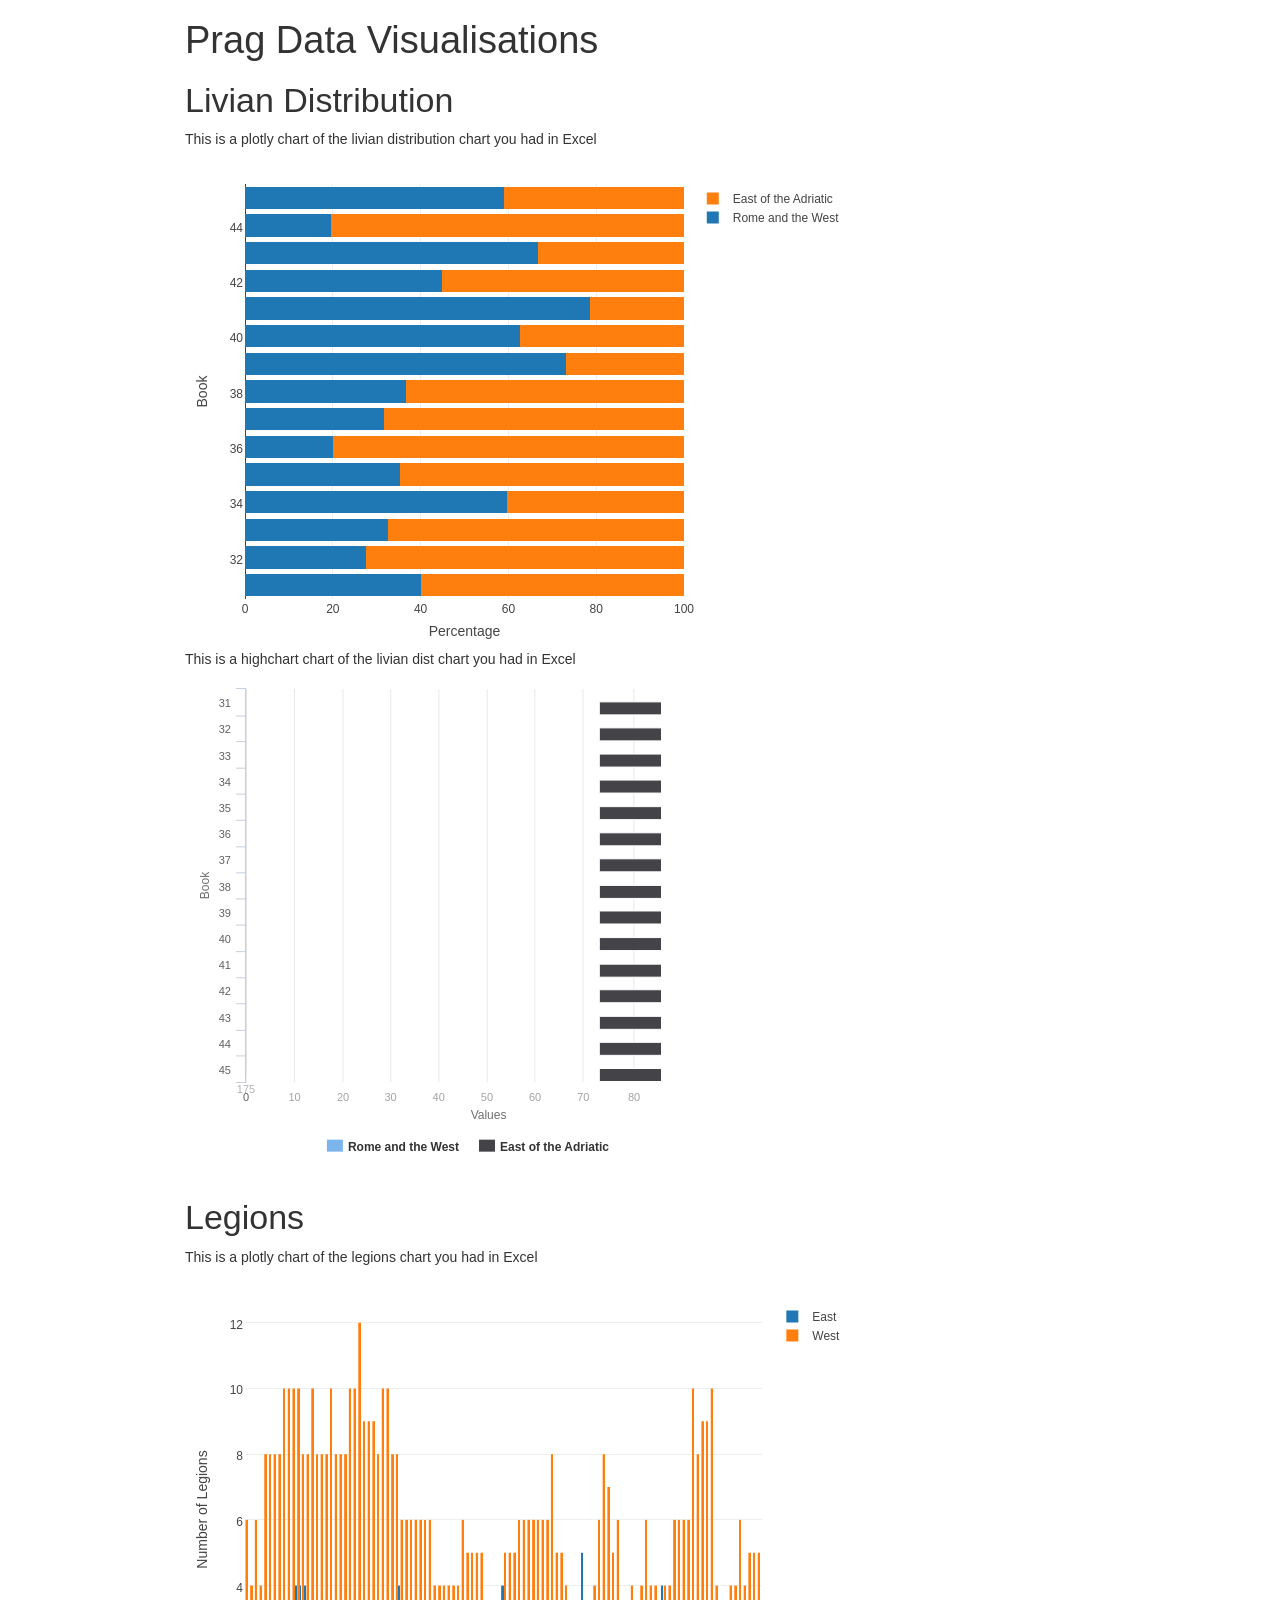
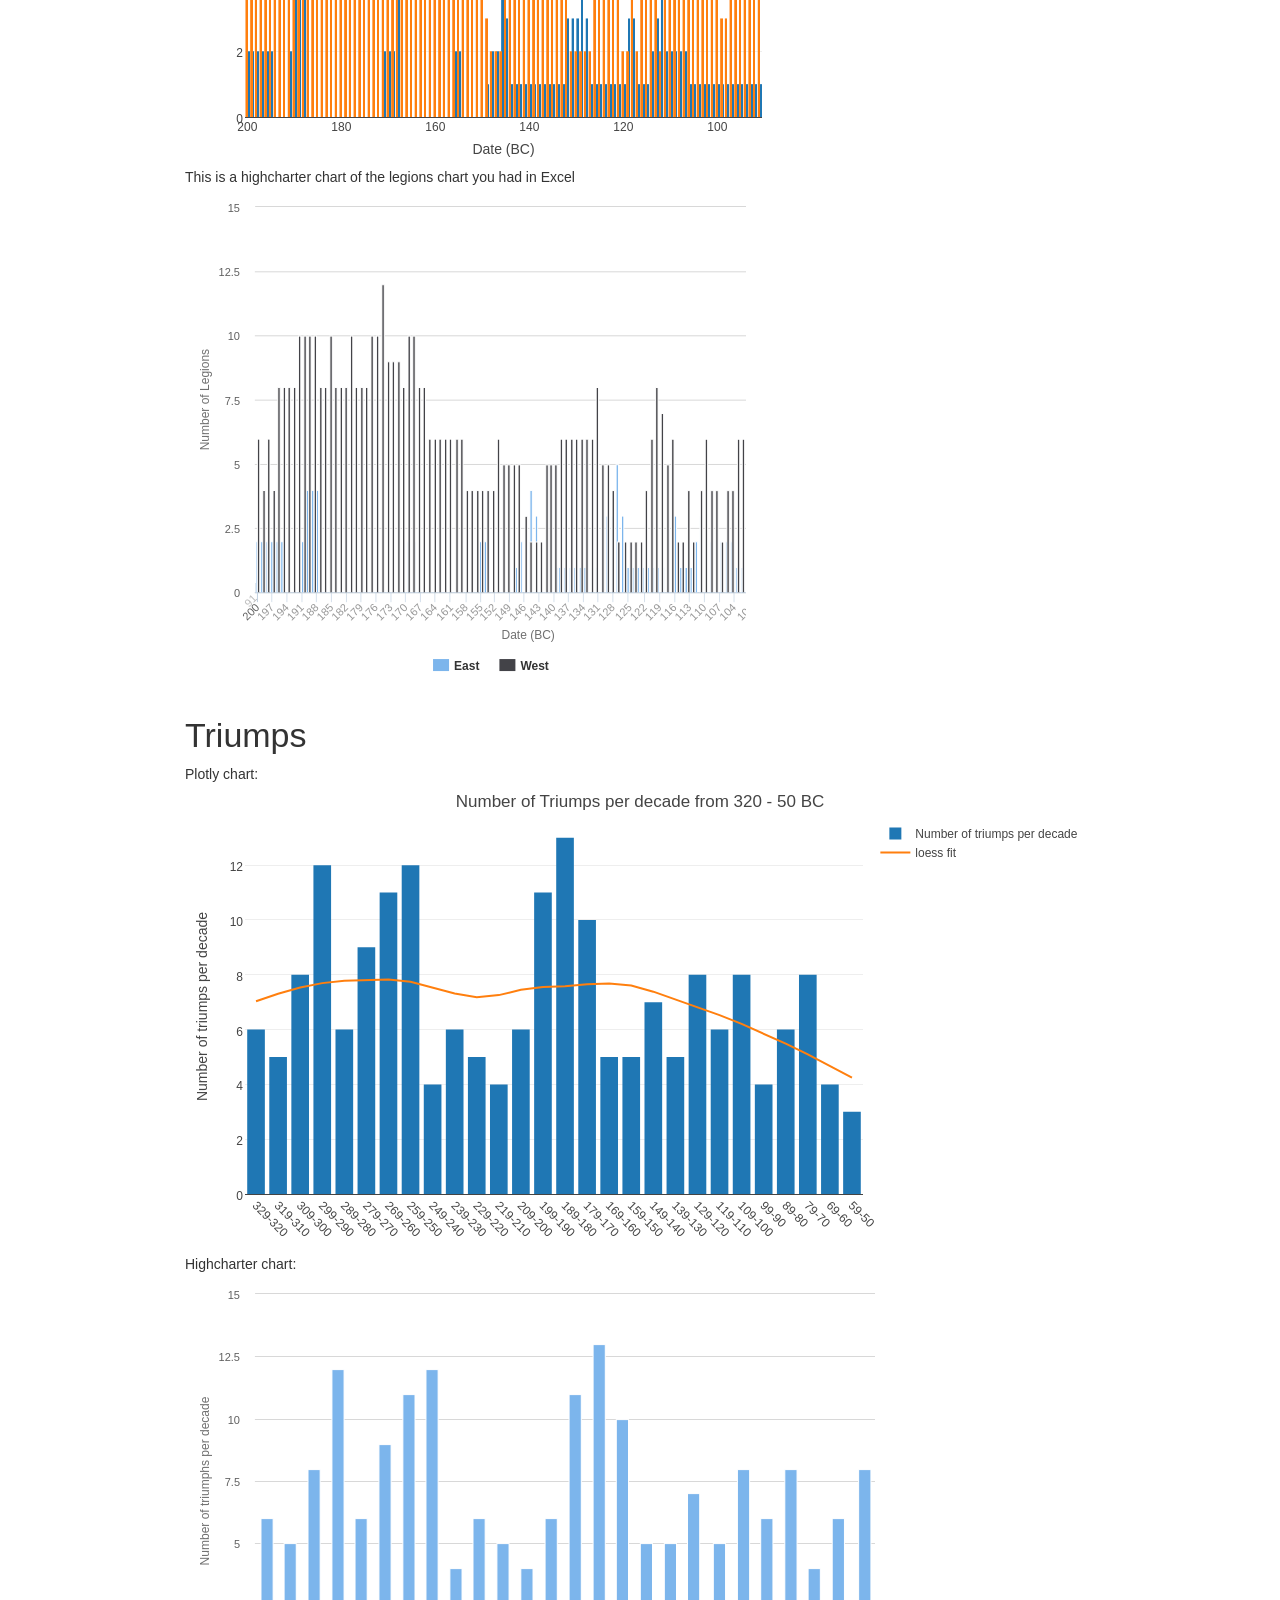
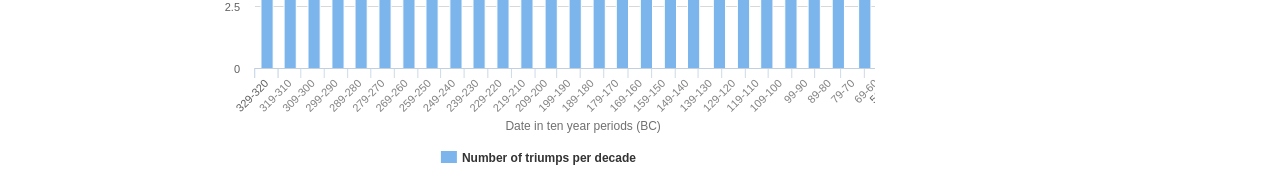
==== 2016 Case Studies/Pragg/Initial-Visualisations.html @ 43fab8e2 "Prag Case Study: Initial commit" ====
<!DOCTYPE html>

<html xmlns="http://www.w3.org/1999/xhtml">

<head>

<meta charset="utf-8">
<meta http-equiv="Content-Type" content="text/html; charset=utf-8" />
<meta name="generator" content="pandoc" />
<meta name="viewport" content="width=device-width, initial-scale=1">



<title>Prag Data Visualisations</title>

<script src="[data-uri]"></script>
<meta name="viewport" content="width=device-width, initial-scale=1" />
<link href="data:text/css;charset=utf-8,html%7Bfont%2Dfamily%3Asans%2Dserif%3B%2Dwebkit%2Dtext%2Dsize%2Dadjust%3A100%25%3B%2Dms%2Dtext%2Dsize%2Dadjust%3A100%25%7Dbody%7Bmargin%3A0%7Darticle%2Caside%2Cdetails%2Cfigcaption%2Cfigure%2Cfooter%2Cheader%2Chgroup%2Cmain%2Cmenu%2Cnav%2Csection%2Csummary%7Bdisplay%3Ablock%7Daudio%2Ccanvas%2Cprogress%2Cvideo%7Bdisplay%3Ainline%2Dblock%3Bvertical%2Dalign%3Abaseline%7Daudio%3Anot%28%5Bcontrols%5D%29%7Bdisplay%3Anone%3Bheight%3A0%7D%5Bhidden%5D%2Ctemplate%7Bdisplay%3Anone%7Da%7Bbackground%2Dcolor%3Atransparent%7Da%3Aactive%2Ca%3Ahover%7Boutline%3A0%7Dabbr%5Btitle%5D%7Bborder%2Dbottom%3A1px%20dotted%7Db%2Cstrong%7Bfont%2Dweight%3A700%7Ddfn%7Bfont%2Dstyle%3Aitalic%7Dh1%7Bmargin%3A%2E67em%200%3Bfont%2Dsize%3A2em%7Dmark%7Bcolor%3A%23000%3Bbackground%3A%23ff0%7Dsmall%7Bfont%2Dsize%3A80%25%7Dsub%2Csup%7Bposition%3Arelative%3Bfont%2Dsize%3A75%25%3Bline%2Dheight%3A0%3Bvertical%2Dalign%3Abaseline%7Dsup%7Btop%3A%2D%2E5em%7Dsub%7Bbottom%3A%2D%2E25em%7Dimg%7Bborder%3A0%7Dsvg%3Anot%28%3Aroot%29%7Boverflow%3Ahidden%7Dfigure%7Bmargin%3A1em%2040px%7Dhr%7Bheight%3A0%3B%2Dwebkit%2Dbox%2Dsizing%3Acontent%2Dbox%3B%2Dmoz%2Dbox%2Dsizing%3Acontent%2Dbox%3Bbox%2Dsizing%3Acontent%2Dbox%7Dpre%7Boverflow%3Aauto%7Dcode%2Ckbd%2Cpre%2Csamp%7Bfont%2Dfamily%3Amonospace%2Cmonospace%3Bfont%2Dsize%3A1em%7Dbutton%2Cinput%2Coptgroup%2Cselect%2Ctextarea%7Bmargin%3A0%3Bfont%3Ainherit%3Bcolor%3Ainherit%7Dbutton%7Boverflow%3Avisible%7Dbutton%2Cselect%7Btext%2Dtransform%3Anone%7Dbutton%2Chtml%20input%5Btype%3Dbutton%5D%2Cinput%5Btype%3Dreset%5D%2Cinput%5Btype%3Dsubmit%5D%7B%2Dwebkit%2Dappearance%3Abutton%3Bcursor%3Apointer%7Dbutton%5Bdisabled%5D%2Chtml%20input%5Bdisabled%5D%7Bcursor%3Adefault%7Dbutton%3A%3A%2Dmoz%2Dfocus%2Dinner%2Cinput%3A%3A%2Dmoz%2Dfocus%2Dinner%7Bpadding%3A0%3Bborder%3A0%7Dinput%7Bline%2Dheight%3Anormal%7Dinput%5Btype%3Dcheckbox%5D%2Cinput%5Btype%3Dradio%5D%7B%2Dwebkit%2Dbox%2Dsizing%3Aborder%2Dbox%3B%2Dmoz%2Dbox%2Dsizing%3Aborder%2Dbox%3Bbox%2Dsizing%3Aborder%2Dbox%3Bpadding%3A0%7Dinput%5Btype%3Dnumber%5D%3A%3A%2Dwebkit%2Dinner%2Dspin%2Dbutton%2Cinput%5Btype%3Dnumber%5D%3A%3A%2Dwebkit%2Douter%2Dspin%2Dbutton%7Bheight%3Aauto%7Dinput%5Btype%3Dsearch%5D%7B%2Dwebkit%2Dbox%2Dsizing%3Acontent%2Dbox%3B%2Dmoz%2Dbox%2Dsizing%3Acontent%2Dbox%3Bbox%2Dsizing%3Acontent%2Dbox%3B%2Dwebkit%2Dappearance%3Atextfield%7Dinput%5Btype%3Dsearch%5D%3A%3A%2Dwebkit%2Dsearch%2Dcancel%2Dbutton%2Cinput%5Btype%3Dsearch%5D%3A%3A%2Dwebkit%2Dsearch%2Ddecoration%7B%2Dwebkit%2Dappearance%3Anone%7Dfieldset%7Bpadding%3A%2E35em%20%2E625em%20%2E75em%3Bmargin%3A0%202px%3Bborder%3A1px%20solid%20silver%7Dlegend%7Bpadding%3A0%3Bborder%3A0%7Dtextarea%7Boverflow%3Aauto%7Doptgroup%7Bfont%2Dweight%3A700%7Dtable%7Bborder%2Dspacing%3A0%3Bborder%2Dcollapse%3Acollapse%7Dtd%2Cth%7Bpadding%3A0%7D%40media%20print%7B%2A%2C%3Aafter%2C%3Abefore%7Bcolor%3A%23000%21important%3Btext%2Dshadow%3Anone%21important%3Bbackground%3A0%200%21important%3B%2Dwebkit%2Dbox%2Dshadow%3Anone%21important%3Bbox%2Dshadow%3Anone%21important%7Da%2Ca%3Avisited%7Btext%2Ddecoration%3Aunderline%7Da%5Bhref%5D%3Aafter%7Bcontent%3A%22%20%28%22%20attr%28href%29%20%22%29%22%7Dabbr%5Btitle%5D%3Aafter%7Bcontent%3A%22%20%28%22%20attr%28title%29%20%22%29%22%7Da%5Bhref%5E%3D%22javascript%3A%22%5D%3Aafter%2Ca%5Bhref%5E%3D%22%23%22%5D%3Aafter%7Bcontent%3A%22%22%7Dblockquote%2Cpre%7Bborder%3A1px%20solid%20%23999%3Bpage%2Dbreak%2Dinside%3Aavoid%7Dthead%7Bdisplay%3Atable%2Dheader%2Dgroup%7Dimg%2Ctr%7Bpage%2Dbreak%2Dinside%3Aavoid%7Dimg%7Bmax%2Dwidth%3A100%25%21important%7Dh2%2Ch3%2Cp%7Borphans%3A3%3Bwidows%3A3%7Dh2%2Ch3%7Bpage%2Dbreak%2Dafter%3Aavoid%7D%2Enavbar%7Bdisplay%3Anone%7D%2Ebtn%3E%2Ecaret%2C%2Edropup%3E%2Ebtn%3E%2Ecaret%7Bborder%2Dtop%2Dcolor%3A%23000%21important%7D%2Elabel%7Bborder%3A1px%20solid%20%23000%7D%2Etable%7Bborder%2Dcollapse%3Acollapse%21important%7D%2Etable%20td%2C%2Etable%20th%7Bbackground%2Dcolor%3A%23fff%21important%7D%2Etable%2Dbordered%20td%2C%2Etable%2Dbordered%20th%7Bborder%3A1px%20solid%20%23ddd%21important%7D%7D%40font%2Dface%7Bfont%2Dfamily%3A%27Glyphicons%20Halflings%27%3Bsrc%3Aurl%28data%3Aapplication%2Fvnd%2Ems%2Dfontobject%3Bbase64%2Cn04AAEFNAAACAAIABAAAAAAABQAAAAAAAAABAJABAAAEAExQAAAAAAAAAAIAAAAAAAAAAAEAAAAAAAAAJxJ%[base64]%2FSEdmjKHUbyow8ATBE40IvWA3vTu8LiABDQ%2BpexwUMcm1SMnNryctQSiI1K5ZnbOlXKmnVV5YvRe6RnNMFNCOs1KNVpn6yZhCJkRtVRNzEufeIq7HgSrcx4S8h%2Fv4vnrrKc6oCNxmSk2uKlZQHBii6iKFoH0746ThvkO1kJHlxjrkxs%2BLWORaDQBEtiYJIR5IB9Bi1UyL4Rmr0BNigNkMzlKQmnofBHviqVzUxwdMb3NdCn69hy%2BpRYVKGVS%2F1tnsqv4LL7wCCPZZAZPT4aCShHjHJVNuXbmMrY5LeQaGnvAkXlVrJgKRAUdFjrWEah9XebPeQMj7KS7DIBAFt8ycgC5PLGUOHSE3ErGZCiViNLL5ZARfywnCoZaKQCu6NuFX42AEeKtKUGnr%2FCm2Cy8tpFhBPMW5Fxi4Qm4TkDWh4IWFDClhU2hRWosUWqcKLlgyXB%2BlSHaWaHiWlBAR8SeSgSPCQxdVQgzUixWKSTrIQEbU94viDctkvX%2BVSjJuUmV8L4CXShI11esnp0pjWNZIyxKHS4wVQ2ime1P4RnhvGw0aDN1OLAXGERsB7buFpFGGBAre4QEQR0HOIO5oYH305G%2BKspT%2FFupEGGafCCwxSe6ZUa%2B073rXHnNdVXE6eWvibUS27XtRzkH838mYLMBmYysZTM0EM3A1fbpCBYFccN1B%2FEnCYu%2FTgCGmr7bMh8GfYL%2BBfcLvB0gRagC09w9elfldaIy%2FhNCBLRgBgtCC7jAF63wLSMAfbfAlEggYU0bUA7ACCJmTDpEmJtI78w4%2FBO7dN7JR7J7ZvbYaUbaILSQsRBiF3HGk5fEg6p9unwLvn98r%2BvnsV%2B372uf1xBLq4qU%2F45fTuqaAP%2BpssmCCCTF0mhEow8ZXZOS8D7Q85JsxZ%2BAzok7B7O%2Ff6J8AzYBySZQB%2FQHYUSA%2BEeQhEWiS6AIQzgcsDiER4MjgMBAWDV4AgQ3g1eBgIdweCQmCjJEMkJ%2BPKRWyFHHmg1Wi%2F6xzUgA0LREoKJChwnQa9B%2B5RQZRB3IlBlkAnxyQNaANwHMowzlYSMCBgnbpzvqpl0iTJNCQidDI9ZrSYNIRBhHtUa5YHMHxyGEik9hDE0AKj72AbTCaxtHPUaKZdAZSnQTyjGqGLsmBStCejApUhg4uBMU6mATujEl%2BKdDPbI6Ag4vLr%2BhjY6lbjBeoLKnZl0UZgRX8gTySOeynZVz1wOq7e1hFGYIq%2BMhrGxDLak0PrwYzSXtcuyhXEhwOYofiW%2BEcI%2Fjw8P6IY6ed%2BetAbuqKp5QIapT77LnAe505lMuqL79a0ut4rWexzFttsOsLDy7zvtQzcq3U1qabe7tB0wHWVXji%2BzDbo8x8HyIRUbXnwUcklFv51fvTymiV%2BMXLSmGH9d9%2BaXpD5X6lao41anWGig7IwIdnoBY2ht%2FpO9mClLo4NdXHAsefqWUKlXJkbqPOFhMoR4aiA1BXqhRNbB2Xwi%2B7u%2FjpAoOpKJ0UX24EsrzMfHXViakCNcKjBxuQX8BO0ZqjJ3xXzf%2B61t2VXOSgJ8xu65QKgtN6FibPmPYsXbJRHHqbgATcSZxBqGiDiU4NNNsYBsKD0MIP%2FOfKnlk%2FLkaid%[base64]%2FgFtuW0wR4cgd%2BZKesSV7QkNE2kw6AV4hoIuC02LGmTomyf8PiO6CZzOTLTPQ%2BHW06H%2Btx%2BbQ8LmDYg1pTFrp2oJXgkZTyeRJZM0C8aE2LpFrNVDuhARsN543%2FFV6klQ6Tv1OoZGXLv0igKrl%2FCmJxRmX7JJbJ998VSIPQRyDBICzl4JJlYHbdql30NvYcOuZ7a10uWRrgoieOdgIm4rlq6vNOQBuqESLbXG5lzdJGHw2m0sDYmODXbYGTfSTGRKpssTO95fothJCjUGQgEL4yKoGAF%2F0SrpUDNn8CBgBcSDQByAeNkCXp4S4Ro2Xh4OeaGRgR66PVOsU8bc6TR5%[base64]%2F1SgRCJ1dk4UdBT7OoyuNgLs0oCd8RnrEIb6QdMxT2QjD4zMrJkfgx5aDMcA4orsTtKCqWb%2FVeyceqa5OGSmB28YwH4rFbkQaLoUN8OQQYnD3w2eXpI4ScQfbCUZiJ4yMOIKLyyTc7BQ4uXUw6Ee6%2FxM%2B4Y67ngNBknxIPwuppgIhFcwJyr6EIj%2BLzNj%2FmfR2vhhRlx0BILZoAYruF0caWQ7YxO66UmeguDREAFHYuC7HJviRgVO6ruJH59h%2FC%2FPkgSle8xNzZJULLWq9JMDTE2fjGE146a1Us6PZDGYle6ldWRqn%2FpdpgHKNGrGIdkRK%2BKPETT9nKT6kLyDI8xd9A1FgWmXWRAIHwZ37WyZHOVyCadJEmMVz0MadMjDrPho%2BEIochkVC2xgGiwwsQ6DMv2P7UXqT4x7CdcYGId2BJQQa85EQKmCmwcRejQ9Bm4oATENFPkxPXILHpMPUyWTI5rjNOsIlmEeMbcOCEqInpXACYQ9DDxmFo9vcmsDblcMtg4tqBerNngkIKaFJmrQAPnq1dEzsMXcwjcHdfdCibcAxxA%2Bq%2Fj9m3LM%2FO7WJka4tSidVCjsvo2lQ%2F2ewyoYyXwAYyr2PlRoR5MpgVmSUIrM3PQxXPbgjBOaDQFIyFMJvx3Pc5RSYj12ySVF9fwFPQu2e2KWVoL9q3Ayv3IzpGHUdvdPdrNUdicjsTQ2ISy7QU3DrEytIjvbzJnAkmANXjAFERA0MUoPF3%2F5KFmW14bBNOhwircYgMqoDpUMcDtCmBE82QM2YtdjVLB4kBuKho%2FbcwQdeboqfQartuU3CsCf%2BcXkgYAqp%2F0Ee3RorAZt0AvvOCSI4JICIlGlsV0bsSid%2FNIEALAAzb6HAgyWHBps6xAOwkJIGcB82CxRQq4sJf3FzA70A%2BTRqcqjEMETCoez3mkPcpnoALs0ugJY8kQwrC%[base64]%2FWDHA60cYFaI%2FPjpzquUqdaYGcIq%2BmLez3WLFFCtNBN2QJcrlcoELgiPku5R5dSlJFaCEqEZle1AQzAKC%2B1SotMcBNyQUFuRHRF6OlimSBgjZeTBCwLyc6A%2BP%2FoFRchXTz5ADknYJHxzrJ5pGuIKRQISU6WyKTBBjD8WozmVYWIsto1AS5rxzKlvJu4E%2FvwOiKxRtCWsDM%2BeTHUrmwrCK5BIfMzGkD%2B0Fk5LzBs0jMYXktNDblB06LMNJ09U8pzSLmo14MS0OMjcdrZ31pyQqxJJpRImlSvfYAK8inkYU52QY2FPEVsjoWewpwhRp5yAuNpkqhdb7ku9Seefl2D0B8SMTFD90xi4CSOwwZy9IKkpMtI3FmFUg3%2FkFutpQGNc3pCR7gvC4sgwbupDu3DyEN%2BW6YGLNM21jpB49irxy9BSlHrVDlnihGKHwPrbVFtc%2Bh1rVQKZduxIyojccZIIcOCmhEnC7UkY68WXKQgLi2JCDQkQWJRQuk60hZp0D3rtCTINSeY9Ej2kIKYfGxwOs4j9qMM7fYZiipzgcf7TamnehqdhsiMiCawXnz4xAbyCkLAx5EGbo3Ax1u3dUIKnTxIaxwQTHehPl3V491H0%2BbC5zgpGz7Io%2BmjdhKlPJ01EeMpM7UsRJMi1nGjmJg35i6bQBAAxjO%2FENJubU2mg3ONySEoWklCwdABETcs7ck3jgiuU9pcKKpbgn%2B3YlzV1FzIkB6pmEDOSSyDfPPlQskznctFji0kpgZjW5RZe6x9kYT4KJcXg0bNiCyif%2BpZACCyRMmYsfiKmN9tSO65F0R2OO6ytlEhY5Sj6uRKfFxw0ijJaAx%2Fk3QgnAFSq27%2F2i4GEBA%2BUvTJKK%2F9eISNvG46Em5RZfjTYLdeD8kdXHyrwId%2FDQZUaMCY4gGbke2C8vfjgV%2FY9kkRQOJIn%2FxM9INZSpiBnqX0Q9GlQPpPKAyO5y%2BW5NMPSRdBCUlmuxl40ZfMCnf2Cp044uI9WLFtCi4YVxKjuRCOBWIb4XbIsGdbo4qtMQnNOQz4XDSui7W%2FN6l54qOynCqD3DpWQ%2BmpD7C40D8BZEWGJX3tlAaZBMj1yjvDYKwCJBa201u6nBKE5UE%2B7QSEhCwrXfbRZylAaAkplhBWX50dumrElePyNMRYUrC99UmcSSNgImhFhDI4BXjMtiqkgizUGCrZ8iwFxU6fQ8GEHCFdLewwxYWxgScAYMdMLmcZR6b7rZl95eQVDGVoUKcRMM1ixXQtXNkBETZkVVPg8LoSrdetHzkuM7DjZRHP02tCxA1fmkXKF3VzfN1pc1cv%2F8lbTIkkYpqKM9VOhp65ktYk%2BQ46myFWBapDfyWUCnsnI00QTBQmuFjMZTcd0V2NQ768Fhpby04k2IzNR1wKabuGJqYWwSly6ocMFGTeeI%2BejsWDYgEvr66QgqdcIbFYDNgsm0x9UHY6SCd5%2B7tpsLpKdvhahIDyYmEJQCqMqtCF6UlrE5GXRmbu%[base64]%2FiOmsLtHSWNUWEGk9hScMPShasUA1AcHOtRZlqMeQ0OzYS9vQvYUjOLrzP07BUAFikcJNMi7gIxEw4pL1G54TcmmmoAQ5s7TGWErJZ2Io4yQ0ljRYhL8H5e62oDtLF8aDpnIvZ5R3GWJyAugdiiJW9hQAVTsnCBHhwu7rkBlBX6r3b7ejEY0k5GGeyKv66v%2B6dg7mcJTrWHbtMywbedYqCQ0FPwoytmSWsL8WTtChZCKKzEF7vP6De4x2BJkkniMgSdWhbeBSLtJZR9CTHetK1xb34AYIJ37OegYIoPVbXgJ%2FqDQK%2BbfCtxQRVKQu77WzOoM6SGL7MaZwCGJVk46aImai9fmam%2BWpHG%2B0BtQPWUgZ7RIAlPq6lkECUhZQ2gqWkMYKcYMYaIc4gYCDFHYa2d1nzp3%2BJ1eCBay8IYZ0wQRKGAqvCuZ%2FUgbQPyllosq%2BXtfKIZOzmeJqRazpmmoP%2F76YfkjzV2NlXTDSBYB04SVlNQsFTbGPk1t%2FI4Jktu0XSgifO2ozFOiwd%2F0SssJDn0dn4xqk4GDTTKX73%2FwQyBLdqgJ%2BWx6AQaba3BA9CKEzjtQYIfAsiYamapq80LAamYjinlKXUkxdpIDk0puXUEYzSalfRibAeDAKpNiqQ0FTwoxuGYzRnisyTotdVTclis1LHRQCy%2FqqL8oUaQzWRxilq5Mi0IJGtMY02cGLD69vGjkj3p6pGePKI8bkBv5evq8SjjyU04vJR2cQXQwSJyoinDsUJHCQ50jrFTT7yRdbdYQMB3MYCb6uBzJ9ewhXYPAIZSXfeEQBZZ3GPN3Nbhh%2FwkvAJLXnQMdi5NYYZ5GHE400GS5rXkOZSQsdZgIbzRnF9ueLnsfQ47wHAsirITnTlkCcuWWIUhJSbpM3wWhXNHvt2xUsKKMpdBSbJnBMcihkoDqAd1Zml%2FR4yrzow1Q2A5G%2Bkzo%2FRhRxQS2lCSDRV8LlYLBOOoo1bF4jwJAwKMK1tWLHlu9i0j4Ig8qVm6wE1DxXwAwQwsaBWUg2pOOol2dHxyt6npwJEdLDDVYyRc2D0HbcbLUJQj8gPevQBUBOUHXPrsAPBERICpnYESeu2OHotpXQxRGlCCtLdIsu23MhZVEoJg8Qumj%2FUMMc34IBqTKLDTp76WzL%2FdMjCxK7MjhiGjeYAC%2Fkj%2FjY%2FRde7hpSM1xChrog6yZ7OWTuD56xBJnGFE%2BpT2ElSyCnJcwVzCjkqeNLfMEJqKW0G7OFIp0G%2B9mh50I9o8k1tpCY0xYqFNIALgIfc2me4n1bmJnRZ89oepgLPT0NTMLNZsvSCZAc3TXaNB07vail36%2FdBySis4m9%2FDR8izaLJW6bWCkVgm5T%2Bius3ZXq4xI%2BGnbveLbdRwF2mNtsrE0JjYc1AXknCOrLSu7Te%2Fr4dPYMCl5qtiHNTn%2BTPbh1jCBHH%2BdMJNhwNgs3nT%2BOhQoQ0vYif56BMG6WowAcHR3DjQolxLzyVekHj00PBAaW7IIAF1EF%2BuRIWyXjQMAs2chdpaKPNaB%2BkSezYt0%2BCA04sOg5vx8Fr7Ofa9sUv87h7SLAUFSzbetCCZ9pmyLt6l6%2FTzoA1%2FZBG9bIUVHLAbi%2FkdBFgYGyGwRQGBpkqCEg2ah9UD6EedEcEL3j4y0BQQCiExEnocA3SZboh%2Bepgd3YsOkHskZwPuQ5OoyA0fTA5AXrHcUOQF%2BzkJHIA7PwCDk1gGVmGUZSSoPhNf%2BTklauz98QofOlCIQ%2FtCD4dosHYPqtPCXB3agggQQIqQJsSkB%2Bqn0rkQ1toJjON%2FOtCIB9RYv3PqRA4C4U68ZMlZn6BdgEvi2ziU%2BTQ6NIw3ej%2BAtDwMGEZk7e2IjxUWKdAxyaw9OCwSmeADTPPleyk6UhGDNXQb%2B%2BW6Uk4q6F7%2Frg6WVTo82IoCxSIsFDrav4EPHphD3u4hR53WKVvYZUwNCCeM4PMBWzK%2BEfIthZOkuAwPo5C5jgoZgn6dUdvx5rIDmd58cXXdKNfw3l%2BwM2UjgrDJeQHhbD7HW2QDoZMCujgIUkk5Fg8VCsdyjOtnGRx8wgKRPZN5dR0zPUyfGZFVihbFRniXZFOZGKPnEQzU3AnD1KfR6weHW2XS6KbPJxUkOTZsAB9vTVp3Le1F8q5l%2BDMcLiIq78jxAImD2pGFw0VHfRatScGlK6SMu8leTmhUSMy8Uhdd6xBiH3Gdman4tjQGLboJfqz6fL2WKHTmrfsKZRYX6BTDjDldKMosaSTLdQS7oDisJNqAUhw1PfTlnacCO8vl8706Km1FROgLDmudzxg%2BEWTiArtHgLsRrAXYWdB0NmToNCJdKm0KWycZQqb%2BMw76Qy29iQ5up%2FX7oyw8QZ75kP5F6iJAJz6KCmqxz8fEa%2FxnsMYcIO%2FvEkGRuMckhr4rIeLrKaXnmIzlNLxbFspOphkcnJdnz%2FChp%2FVlpj2P7jJQmQRwGnltkTV5dbF9fE3%2FfxoSqTROgq9wFUlbuYzYcasE0ouzBo%2BdDCDzxKAfhbAZYxQiHrLzV2iVexnDX%2FQnT1fsT%2Fxuhu1ui5qIytgbGmRoQkeQooO8eJNNZsf0iALur8QxZFH0nCMnjerYQqG1pIfjyVZWxhVRznmmfLG00BcBWJE6hzQWRyFknuJnXuk8A5FRDCulwrWASSNoBtR%2BCtGdkPwYN2o7DOw%2FVGlCZPusRBFXODQdUM5zeHDIVuAJBLqbO%2Ff9Qua%2BpDqEPk230Sob9lEZ8BHiCorjVghuI0lI4JDgHGRDD%2FprQ84B1pVGkIpVUAHCG%2Biz3Bn3qm2AVrYcYWhock4jso5%2BJ7HfHVj4WMIQdGctq3psBCVVzupQOEioBGA2Bk%2BUILT7%2BVoX5mdxxA5fS42gISQVi%2FHTzrgMxu0fY6hE1ocUwwbsbWcezrY2n6S8%2F6cxXkOH4prpmPuFoikTzY7T85C4T2XYlbxLglSv2uLCgFv8Quk%2FwdesUdWPeHYIH0R729JIisN9Apdd4eB10aqwXrPt%2BSu9mA8k8n1sjMwnfsfF2j3jMUzXepSHmZ%2FBfqXvzgUNQQWOXO8YEuFBh4QTYCkOAPxywpYu1VxiDyJmKVcmJPGWk%2Fgc3Pov02StyYDahwmzw3E1gYC9wkupyWfDqDSUMpCTH5e5N8B%2F%2FlHiMuIkTNw4USHrJU67bjXGqNav6PBuQSoqTxc8avHoGmvqNtXzIaoyMIQIiiUHIM64cXieouplhNYln7qgc4wBVAYR104kO%2BCvKqsg4yIUlFNThVUAKZxZt1XA34h3TCUUiXVkZ0w8Hh2R0Z5L0b4LZvPd%2Fp1gi%2F07h8qfwHrByuSxglc9cI4QIg2oqvC%2Fqm0i7tjPLTgDhoWTAKDO2ONW5oe%2B%2FeKB9vZB8K6C25yCZ9RFVMnb6NRdRjyVK57CHHSkJBfnM2%2Fj4ODUwRkqrtBBCrDsDpt8jhZdXoy%2F1BCqw3sSGhgGGy0a5Jw6BP%2FTExoCmNFYjZl248A0osgPyGEmRA%2BfAsqPVaNAfytu0vuQJ7rk3J4kTDTR2AlCHJ5cls26opZM4w3jMULh2YXKpcqGBtuleAlOZnaZGbD6DHzMd6i2oFeJ8z9XYmalg1Szd%2FocZDc1C7Y6vcALJz2lYnTXiWEr2wawtoR4g3jvWUU2Ngjd1cewtFzEvM1NiHZPeLlIXFbBPawxNgMwwAlyNSuGF3zizVeOoC9bag1qRAQKQE%2FEZBWC2J8mnXAN2aTBboZ7HewnObE8CwROudZHmUM5oZ%2FUgd%2FJZQK8lvAm43uDRAbyW8gZ%2BZGq0EVerVGUKUSm%2FIdn8AQHdR4m7bue88WBwft9mSCeMOt1ncBwziOmJYI2ZR7ewNMPiCugmSsE4EyQ%2BQATJG6qORMGd4snEzc6B4shPIo4G1T7PgSm8PY5eUkPdF8JZ0VBtadbHXoJgnEhZQaODPj2gpODKJY5Yp4DOsLBFxWbvXN755KWylJm%2BoOd4zEL9Hpubuy2gyyfxh8oEfFutnYWdfB8PdESLWYvSqbElP9qo3u6KTmkhoacDauMNNjj0oy40DFV7Ql0aZj77xfGl7TJNHnIwgqOkenruYYNo6h724%2BzUQ7%2BvkCpZB%2BpGA562hYQiDxHVWOq0oDQl%2FQsoiY%2BcuI7iWq%2FZIBtHcXJ7kks%2Bh2fCNUPA82BzjnqktNts%2BRLdk1VSu%2BtqEn7QZCCsvEqk6FkfiOYkrsw092J8jsfIuEKypNjLxrKA9kiA19mxBD2suxQKCzwXGws7kEJvlhUiV9tArLIdZW0IORcxEzdzKmjtFhsjKy%2F44XYXdI5noQoRcvjZ1RMPACRqYg2V1%2BOwOepcOknRLLFdYgTkT5UApt%2FJhLM3jeFYprZV%2BZow2g8fP%2BU68hkKFWJj2yBbKqsrp25xkZX1DAjUw52IMYWaOhab8Kp05VrdNftqwRrymWF4OQSjbdfzmRZirK8FMJELEgER2PHjEAN9pGfLhCUiTJFbd5LBkOBMaxLr%2FA1SY9dXFz4RjzoU9ExfJCmx%2FI9FKEGT3n2cmzl2X42L3Jh%2BAbQq6sA%2BSs1kitoa4TAYgKHaoybHUDJ51oETdeI%2F9ThSmjWGkyLi5QAGWhL0BG1UsTyRGRJOldKBrYJeB8ljLJHfATWTEQBXBDnQexOHTB%2BUn44zExFE4vLytcu5NwpWrUxO%2F0ZICUGM7hGABXym0V6ZvDST0E370St9MIWQOTWngeoQHUTdCJUP04spMBMS8LSker9cReVQkULFDIZDFPrhTzBl6sed9wcZQTbL%2BBDqMyaN3RJPh%2Fanbx%2BIv%2BqgQdAa3M9Z5JmvYlh4qop%2BHo1F1W5gbOE9YKLgAnWytXElU4G8GtW47lhgFE6gaSs%2Bgs37sFvi0PPVvA5dnCBgILTwoKd%2F%2BDoL9F6inlM7H4rOTzD79KJgKlZO%2FZgt22UsKhrAaXU5ZcLrAglTVKJEmNJvORGN1vqrcfSMizfpsgbIe9zno%2BgBoKVXgIL%2FVI8dB1O5o%2FR3Suez%2FgD7M781ShjKpIIORM%2FnxG%2BjjhhgPwsn2IoXsPGPqYHXA63zJ07M2GPEykQwJBYLK808qYxuIew4frk52nhCsnCYmXiR6CuapvE1IwRB4%2FQftDbEn%2BAucIr1oxrLabRj9q4ae0%2BfXkHnteAJwXRbVkR0mctVSwEbqhJiMSZUp9DNbEDMmjX22m3ABpkrPQQTP3S1sib5pD2VRKRd%2BeNAjLYyT0hGrdjWJZy24OYXRoWQAIhGBZRxuBFMjjZQhpgrWo8SiFYbojcHO8V5DyscJpLTHyx9Fimassyo5U6WNtquUMYgccaHY5amgR3PQzq3ToNM5ABnoB9kuxsebqmYZm0R9qxJbFXCQ1UPyFIbxoUraTJFDpCk0Wk9GaYJKz%2F6oHwEP0Q14lMtlddQsOAU9zlYdMVHiT7RQP3XCmWYDcHCGbVRHGnHuwzScA0BaSBOGkz3lM8CArjrBsyEoV6Ys4qgDK3ykQQPZ3hCRGNXQTNNXbEb6tDiTDLKOyMzRhCFT%2BmAUmiYbV3YQVqFVp9dorv%2BTsLeCykS2b5yyu8AV7IS9cxcL8z4Kfwp%2BxJyYLv1OsxQCZwTB4a8BZ%2F5EdxTBJthApqyfd9u3ifr%2FWILTqq5VqgwMT9SOxbSGWLQJUUWCVi4k9tho9nEsbUh7U6NUsLmkYFXOhZ0kmamaJLRNJzSj%2Fqn4Mso6zb6iLLBXoaZ6AqeWCjHQm2lztnejYYM2eubnpBdKVLORZhudH3JF1waBJKA9%2BW8EhMj3Kzf0L4vi4k6RoHh3Z5YgmSZmk6ns4fjScjAoL8GoOECgqgYEBYUGFVO4FUv4%2FYtowhEmTs0vrvlD%2FCrisnoBNDAcUi%2FteY7OctFlmARQzjOItrrlKuPO6E2Ox93L4O%2F4DcgV%2FdZ7qR3VBwVQxP1GCieA4RIpweYJ5FoYrHxqRBdJjnqbsikA2Ictbb8vE1GYIo9dacK0REgDX4smy6GAkxlH1yCGGsk%2BtgiDhNKuKu3yNrMdxafmKTF632F8Vx4BNK57GvlFisrkjN9WDAtjsWA0ENT2e2nETUb%2Fn7qwhvGnrHuf5bX6Vh%2Fn3xffU3PeHdR%2BFA92i6ufT3AlyAREoNDh6chiMWTvjKjHDeRhOa9YkOQRq1vQXEMppAQVwHCuIcV2g5rBn6GmZZpTR7vnSD6ZmhdSl176gqKTXu5E%2BYbfL0adwNtHP7dT7t7b46DVZIkzaRJOM%2BS6KcrzYVg%2BT3wSRFRQashjfU18NutrKa%2F7PXbtuJvpIjbgPeqd%2BpjmRw6YKpnANFSQcpzTZgpSNJ6J7uiagAbir%2F8tNXJ%2FOsOnRh6iuIexxrmkIneAgz8QoLmiaJ8sLQrELVK2yn3wOHp57BAZJhDZjTBzyoRAuuZ4eoxHruY1pSb7qq79cIeAdOwin4GdgMeIMHeG%2BFZWYaiUQQyC5b50zKjYw97dFjAeY2I4Bnl105Iku1y0lMA1ZHolLx19uZnRdILcXKlZGQx%2FGdEqSsMRU1BIrFqRcV1qQOOHyxOLXEGcbRtAEsuAC2V4K3p5mFJ22IDWaEkk9ttf5Izb2LkD1MnrSwztXmmD%2FQi%2FEmVEFBfiKGmftsPwVaIoZanlKndMZsIBOskFYpDOq3QUs9aSbAAtL5Dbokus2G4%2FasthNMK5UQKCOhU97oaOYNGsTah%2BjfCKsZnTRn5TbhFX8ghg8CBYt%2FBjeYYYUrtUZ5jVij%2Fop7V5SsbA4mYTOwZ46hqdpbB6Qvq3AS2HHNkC15pTDIcDNGsMPXaBidXYPHc6PJAkRh29Vx8KcgX46LoUQBhRM%2B3SW6Opll%2FwgxxsPgKJKzr5QCmwkUxNbeg6Wj34SUnEzOemSuvS2OetRCO8Tyy%2BQbSKVJcqkia%2BGvDefFwMOmgnD7h81TUtMn%2BmRpyJJ349HhAnoWFTejhpYTL9G8N2nVg1qkXBeoS9Nw2fB27t7trm7d%2FQK7Cr4uoCeOQ7%2F8JfKT77KiDzLImESHw%2F0wf73QeHu74hxv7uihi4fTX%2BXEwAyQG3264dwv17aJ5N335Vt9sdrAXhPOAv8JFvzqyYXwfx8WYJaef1gMl98JRFyl5Mv5Uo%2FoVH5ww5OzLFsiTPDns7fS6EURSSWd%2F92BxMYQ8sBaH%2Bj%2BwthQPdVgDGpTfi%2BJQIWMD8xKqULliRH01rTeyF8x8q%2FGBEEEBrAJMPf25UQwi0b8tmqRXY7kIvNkzrkvRWLnxoGYEJsz8u4oOyMp8cHyaybb1HdMCaLApUE%2B%2F7xLIZGP6H9xuSEXp1zLIdjk5nBaMuV%2FyTDRRP8Y2ww5RO6d2D94o%2B6ucWIqUAvgHIHXhZsmDhjVLczmZ3ca0Cb3PpKwt2UtHVQ0BgFJsqqTsnzZPlKahRUkEu4qmkJt%2Bkqdae76ViWe3STan69yaF9%2BfESD2lcQshLHWVu4ovItXxO69bqC5p1nZLvI8NdQB9s9UNaJGlQ5mG947ipdDA0eTIw%2FA1zEdjWquIsQXXGIVEH0thC5M%2BW9pZe7IhAVnPJkYCCXN5a32HjN6nsvokEqRS44tGIs7s2LVTvcrHAF%2BRVmI8L4HUYk4x%2B67AxSMJKqCg8zrGOgvK9kNMdDrNiUtSWuHFpC8%2Fp5qIQrEo%2FH%2B1l%2F0cAwQ2nKmpWxKcMIuHY44Y6DlkpO48tRuUGBWT0FyHwSKO72Ud%2BtJUfdaZ4CWNijzZtlRa8%2BCkmO%2FEwHYfPZFU%2FhzjFWH7vnzHRMo%2BaF9u8qHSAiEkA2HjoNQPEwHsDKOt6hOoK3Ce%2F%2B%2F9boMWDa44I6FrQhdgS7OnNaSzwxWKZMcyHi6LN4WC6sSj0qm2PSOGBTvDs%2FGWJS6SwEN%2FULwpb4LQo9fYjUfSXRwZkynUazlSpvX9e%2BG2zor8l%2BYaMxSEomDdLHGcD6YVQPegTaA74H8%2BV4WvJkFUrjMLGLlvSZQWvi8%2FQA7yzQ8GPno%2F%2F5SJHRP%2FOqKObPCo81s%2F%2B6WgLqykYpGAgQZhVDEBPXWgU%2FWzFZjKUhSFInufPRiMAUULC6T11yL45ZrRoB4DzOyJShKXaAJIBS9wzLYIoCEcJKQW8GVCx4fihqJ6mshBUXSw3wWVj3grrHQlGNGhIDNNzsxQ3M%2BGWn6ASobIWC%2BLbYOC6UpahVO13Zs2zOzZC8z7FmA05JhUGyBsF4tsG0drcggIFzgg%2Fkpf3%2BCnAXKiMgIE8Jk%2FMhpkc8DUJEUzDSnWlQFme3d0sHZDrg7LavtsEX3cHwjCYA17pMTfx8Ajw9hHscN67hyo%2BRJQ4458RmPywXykkVcW688oVUrQhahpPRvTWPnuI0B%2BSkQu7dCyvLRyFYlC1LG1gRCIvn3rwQeINzZQC2KXq31FaR9UmVV2QeGVqBHjmE%2BVMd3b1fhCynD0pQNhCG6%2FWCDbKPyE7NRQzL3BzQAJ0g09aUzcQA6mUp9iZFK6Sbp%2FYbHjo%2B%2B7%2FWj8S4YNa%2BZdqAw1hDrKWFXv9%2BzaXpf8ZTDSbiqsxnwN%2FCzK5tPkOr4tRh2kY3Bn9JtalbIOI4b3F7F1vPQMfoDcdxMS8CW9m%2FNCW%2FHILTUVWQIPiD0j1A6bo8vsv6P1hCESl2abrSJWDrq5sSzUpwoxaCU9FtJyYH4QFMxDBpkkBR6kn0LMPO%2B5EJ7Z6bCiRoPedRZ%2FP0SSdii7ZnPAtVwwHUidcdyspwncz5uq6vvm4IEDbJVLUFCn%2FLvIHfooUBTkFO130FC7CmmcrKdgDJcid9mvVzsDSibOoXtIf9k6ABle3PmIxejodc4aob0QKS432srrCMndbfD454q52V01G4q913mC5HOsTzWF4h2No1av1VbcUgWAqyoZl%2B11PoFYnNv2HwAODeNRkHj%2B8SF1fcvVBu6MrehHAZK1Gm69ICcTKizykHgGFx7QdowTVAsYEF2tVc0Z6wLryz2FI1sc5By2znJAAmINndoJiB4sfPdPrTC8RnkW7KRCwxC6YvXg5ahMlQuMpoCSXjOlBy0Kij%2BbsCYPbGp8BdCBiLmLSAkEQRaieWo1SYvZIKJGj9Ur%2FeWHjiB7SOVdqMAVmpBvfRiebsFjger7DC%2B8kRFGtNrTrnnGD2GAJb8rQCWkUPYHhwXsjNBSkE6lGWUj5QNhK0DMNM2l%2BkXRZ0KLZaGsFSIdQz%2FHXDxf3%2FTE30%2BDgBKWGWdxElyLccJfEpjsnszECNoDGZpdwdRgCixeg9L4EPhH%2BRptvRMVRaahu4cySjS3P5wxAUCPkmn%2BrhyASpmiTaiDeggaIxYBmtLZDDhiWIJaBgzfCsAGUF1Q1SFZYyXDt9skCaxJsxK2Ms65dmdp5WAZyxik%2FzbrTQk5KmgxCg%2Ff45L0jywebOWUYFJQAJia7XzCV0x89rpp%2Ff3AVWhSPyTanqmik2SkD8A3Ml4NhIGLAjBXtPShwKYfi2eXtrDuKLk4QlSyTw1ftXgwqA2jUuopDl%2B5tfUWZNwBpEPXghzbBggYCw%2Fdhy0ntds2yeHCDKkF%2FYxQjNIL%2FF%2F37jLPHCKBO9ibwYCmuxImIo0ijV2Wbg3kSN2psoe8IsABv3RNFaF9uMyCtCYtqcD%2BqNOhwMlfARQUdJ2tUX%2BMNJqOwIciWalZsmEjt07tfa8ma4cji9sqz%2BQ9hWfmMoKEbIHPOQORbhQRHIsrTYlnVTNvcq1imqmmPDdVDkJgRcTgB8Sb6epCQVmFZe%2BjGDiNJQLWnfx%2BdrTKYjm0G8yH0ZAGMWzEJhUEQ4Maimgf%2Fbkvo8PLVBsZl152y5S8%2BHRDfZIMCbYZ1WDp4yrdchOJw8k6R%2B%2F2pHmydK4NIK2PHdFPHtoLmHxRDwLFb7eB%2BM4zNZcB9NrAgjVyzLM7xyYSY13ykWfIEEd2n5%2FiYp3ZdrCf7fL%2Ben%2BsIJu2W7E30MrAgZBD1rAAbZHPgeAMtKCg3NpSpYQUDWJu9bT3V7tOKv%2BNRiJc8JAKqqgCA%2FPNRBR7ChpiEulyQApMK1AyqcWnpSOmYh6yLiWkGJ2mklCSPIqN7UypWj3dGi5MvsHQ87MrB4VFgypJaFriaHivwcHIpmyi5LhNqtem4q0n8awM19Qk8BOS0EsqGscuuydYsIGsbT5GHnERUiMpKJl4ON7qjB4fEqlGN%2FhCky89232UQCiaeWpDYCJINXjT6xl4Gc7DxRCtgV0i1ma4RgWLsNtnEBRQFqZggCLiuyEydmFd7WlogpkCw5G1x4ft2psm3KAREwVwr1Gzl6RT7FDAqpVal34ewVm3VH4qn5mjGj%2BbYL1NgfLNeXDwtmYSpwzbruDKpTjOdgiIHDVQSb5%2FzBgSMbHLkxWWgghIh9QTFSDILixVwg0Eg1puooBiHAt7DzwJ7m8i8%2Fi%2BjHvKf0QDnnHVkVTIqMvIQImOrzCJwhSR7qYB5gSwL6aWL9hERHCZc4G2%2BJrpgHNB8eCCmcIWIQ6rSdyPCyftXkDlErUkHafHRlkOIjxGbAktz75bnh50dU7YHk%2BMz7wwstg6RFZb%2BTZuSOx1qqP5C66c0mptQmzIC2dlpte7vZrauAMm%2F7RfBYkGtXWGiaWTtwvAQiq2oD4YixPLXE2khB2FRaNRDTk%2B9sZ6K74Ia9VntCpN4BhJGJMT4Z5c5FhSepRCRWmBXqx%2BwhVZC4me4saDs2iNqXMuCl6iAZflH8fscC1sTsy4PHeC%2BXYuqMBMUun5YezKbRKmEPwuK%2BCLzijPEQgfhahQswBBLfg%[base64]%2BRCMlDDbElcjaROLDoualmUIQ88Kekk3iM4OQrADcxi3rJguS4MOIBIgKgXrjd1WkbCdqxJk%2F4efRIFsavZA7KvvJQqp3Iid5Z0NFc5aiMRzGN3vrpBzaMy4JYde3wr96PjN90AYOIbyp6T4zj8LoE66OGcX1Ef4Z3KoWLAUF4BTg7ug%2FAbkG5UNQXAMkQezujSHeir2uTThgd3gpyzDrbnEdDRH2W7U6PeRvBX1ZFMP5RM%2BZu6UUZZD8hDPHldVWntTCNk7To8IeOW9yn2wx0gmurwqC60AOde4r3ETi5pVMSDK8wxhoGAoEX9NLWHIR33VbrbMveii2jAJlrxwytTHbWNu8Y4N8vCCyZjAX%2FpcsfwXbLze2%2BD%2Bu33OGBoJyAAL3jn3RuEcdp5If8O%2Ba4NKWvxOTyDltG0IWoHhwVGe7dKkCWFT%2B%2Btm%2BhaBCikRUUMrMhYKZJKYoVuv%2FbsJzO8DwfVIInQq3g3BYypiz8baogH3r3GwqCwFtZnz4xMjAVOYnyOi5HWbFA8n0qz1OjSpHWFzpQOpvkNETZBGpxN8ybhtqV%2FDMUxd9uFZmBfKXMCn%2FSqkWJyKPnT6lq%2B4zBZni6fYRByJn6OK%2BOgPBGRAJluwGSk4wxjOOzyce%2FPKODwRlsgrVkdcsEiYrqYdXo0Er2GXi2GQZd0tNJT6c9pK1EEJG1zgDJBoTVuCXGAU8BKTvCO%2FcEQ1Wjk3Zzuy90JX4m3O5IlxVFhYkSUwuQB2up7jhvkm%2BbddRQu5F9s0XftGEJ9JSuSk%2BZachCbdU45fEqbugzTIUokwoAKvpUQF%2FCvLbWW5BNQFqFkJg2f30E%2F48StNe5QwBg8zz3YAJ82FZoXBxXSv4QDooDo79NixyglO9AembuBcx5Re3CwOKTHebOPhkmFC7wNaWtoBhFuV4AkEuJ0J%2B1pT0tLkvFVZaNzfhs%2FKd3%2BA9YsImlO4XK4vpCo%2FelHQi%2F9gkFg07xxnuXLt21unCIpDV%2BbbRxb7FC6nWYTsMFF8%2B1LUg4JFjVt3vqbuhHmDKbgQ4e%2BRGizRiO8ky05LQGMdL2IKLSNar0kNG7lHJMaXr5mLdG3nykgj6vB%2FKVijd1ARWkFEf3yiUw1v%2FWaQivVUpIDdSNrrKbjO5NPnxz6qTTGgYg03HgPhDrCFyYZTi3XQw3HXCva39mpLNFtz8AiEhxAJHpWX13gCTAwgm9YTvMeiqetdNQv6IU0hH0G%2BZManTqDLPjyrOse7WiiwOJCG%[base64]%2F6gQKuihPtiUtlCQVPohUgzfezTg8o1b3n9pNZeco1QucaoXe40Fa5JYhqdTspFmxGtW9h5ezLFZs3j%2FN46f%2BS2rjYNC2JySXrnSAFhvAkz9a5L3pza8eYKHNoPrvBRESpxYPJdKVUxBE39nJ1chrAFpy4MMkf0qKgYALctGg1DQI1kIymyeS2AJNT4X240d3IFQb%2F0jQbaHJ2YRK8A%2Bls6WMhWmpCXYG5jqapGs5%2FeOJErxi2%2F2KWVHiPellTgh%2FfNl%2F2KYPKb7DUcAg%2BmCOPQFCiU9Mq%2FWLcU1xxC8aLePFZZlE%2BPCLzf7ey46INWRw2kcXySR9FDgByXzfxiNKwDFbUSMMhALPFSedyjEVM5442GZ4hTrsAEvZxIieSHGSgkwFh%2FnFNdrrFD4tBH4Il7fW6ur4J8Xaz7RW9jgtuPEXQsYk7gcMs2neu3zJwTyUerHKSh1iTBkj2YJh1SSOZL5pLuQbFFAvyO4k1Hxg2h99MTC6cTUkbONQIAnEfGsGkNFWRbuRyyaEZInM5pij73EA9rPIUfU4XoqQpHT9THZkW%2BoKFLvpyvTBMM69tN1Ydwv1LIEhHsC%2BueVG%2Bw%2BkyCPsvV3erRikcscHjZCkccx6VrBkBRusTDDd8847GA7p2Ucy0y0HdSRN6YIBciYa4vuXcAZbQAuSEmzw%2BH%2FAuOx%2BaH%2BtBL88H57D0MsqyiZxhOEQkF%2F8DR1d2hSPMj%2FsNOa5rxcUnBgH8ictv2J%2Bcb4BA4v3MCShdZ2vtK30vAwkobnEWh7rsSyhmos3WC93Gn9C4nnAd%2FPjMMtQfyDNZsOPd6XcAsnBE%2FmRHtHEyJMzJfZFLE9OvQa0i9kUmToJ0ZxknTgdl%2FXPV8xoh0K7wNHHsnBdvFH3sv52lU7UFteseLG%2FVanIvcwycVA7%2BBE1Ulyb20BvwUWZcMTKhaCcmY3ROpvonVMV4N7yBXTL7IDtHzQ4CCcqF66LjF3xUqgErKzolLyCG6Kb7irP%2FMVTCCwGRxfrPGpMMGvPLgJ881PHMNMIO09T5ig7AzZTX%2F5PLlwnJLDAPfuHynSGhV4tPqR3gJ4kg4c06c%2FF1AcjGytKm2Yb5jwMotF7vro4YDLWlnMIpmPg36NgAZsGA0W1spfLSue4xxat0Gdwd0lqDBOgIaMANykwwDKejt5YaNtJYIkrSgu0KjIg0pznY0SCd1qlC6R19g97UrWDoYJGlrvCE05J%2F5wkjpkre727p5PTRX5FGrSBIfJqhJE%2FIS876PaHFkx9pGTH3oaY3jJRvLX9Iy3Edoar7cFvJqyUlOhAEiOSAyYgVEGkzHdug%2BoRHIEOXAExMiTSKU9A6nmRC8mp8iYhwWdP2U%[base64]%2FBQQp1sWlNolpIu4ekxUTBV7NmxOFKEBmmN%2BnA7pvF78%2FRII5ZHA09OAiE%2F66MF6HQ%2BqVEJCHxwymukkNvzqHEh52dULPbVasfQMgTDyBZzx4007YiKdBuUauQOt27Gmy8ISclPmEUCIcuLbkb1mzQSqIa3iE0PJh7UMYQbkpe%2BhXjTJKdldyt2mVPwywoODGJtBV1lJTgMsuSQBlDMwhEKIfrvsxGQjHPCEfNfMAY2oxvyKcKPUbQySkKG6tj9AQyEW3Q5rpaDJ5Sns9ScLKeizPRbvWYAw4bXkrZdmB7CQopCH8NAmqbuciZChHN8lVGaDbCnmddnqO1PQ4ieMYfcSiBE5zzMz%2BJV%2F4eyzrzTEShvqSGzgWimkNxLvUj86iAwcZuIkqdB0VaIB7wncLRmzHkiUQpPBIXbDDLHBlq7vp9xwuC9AiNkIptAYlG7Biyuk8ILdynuUM1cHWJgeB%2BK3wBP%2FineogxkvBNNQ4AkW0hvpBOQGFfeptF2YTR75MexYDUy7Q%2F9uocGsx41O4IZhViw%2F2FvAEuGO5g2kyXBUijAggWM08bRhXg5ijgMwDJy40QeY%2FcQpUDZiIzmvskQpO5G1zyGZA8WByjIQU4jRoFJt56behxtHUUE%2Fom7Rj2psYXGmq3llVOCgGYKNMo4pzwntITtapDqjvQtqpjaJwjHmDzSVGLxMt12gEXAdLi%2FcaHSM3FPRGRf7dB7YC%2BcD2ho6oL2zGDCkjlf%2FDFoQVl8GS%2F56wur3rdV6ggtzZW60MRB3g%2BU1W8o8cvqIpMkctiGVMzXUFI7FacFLrgtdz4mTEr4aRAaQ2AFQaNeG7GX0yOJgMRYFziXdJf24kg%2FgBQIZMG%2FYcPEllRTVNoDYR6oSJ8wQNLuihfw81UpiKPm714bZX1KYjcXJdfclCUOOpvTxr9AAJevTY4HK%2FG7F3mUc3GOAKqh60zM0v34v%2BELyhJZqhkaMA8UMMOU90f8RKEJFj7EqepBVwsRiLbwMo1J2zrE2UYJnsgIAscDmjPjnzI8a719Wxp757wqmSJBjXowhc46QN4RwKIxqEE6E5218OeK7RfcpGjWG1jD7qND%2B%2FGTk6M56Ig4yMsU6LUW1EWE%2BfIYycVV1thldSlbP6ltdC01y3KUfkobkt2q01YYMmxpKRvh1Z48uNKzP%2FIoRIZ%2FF6buOymSnW8gICitpJjKWBscSb9JJKaWkvEkqinAJ2kowKoqkqZftRqfRQlLtKoqvTRDi2vg%2FRrPD%2Fd3a09J8JhGZlEkOM6znTsoMCsuvTmywxTCDhw5dd0GJOHCMPbsj3QLkTE3MInsZsimDQ3HkvthT7U9VA4s6G07sID0FW4SHJmRGwCl%2BMu4xf0ezqeXD2PtPDnwMPo86sbwDV%2B9PWcgFcARUVYm3hrFQrHcgMElFGbSM2A1zUYA3baWfheJp2AINmTJLuoyYD%2FOwA4a6V0ChBN97E8YtDBerUECv0u0TlxR5yhJCXvJxgyM73Bb6pyq0jTFJDZ4p1Am1SA6sh8nADd1hAcGBMfq4d%2FUfwnmBqe0Jun1n1LzrgKuZMAnxA3NtCN7Klf4BH%2B14B7ibBmgt0TGUafVzI4uKlpF7v8NmgNjg90D6QE3tbx8AjSAC%2BOA1YJvclyPKgT27QpIEgVYpbPYGBsnyCNrGz9XUsCHkW1QAHgL2STZk12QGqmvAB0NFteERkvBIH7INDsNW9KKaAYyDMdBEMzJiWaJHZALqDxQDWRntumSDPcplyFiI1oDpT8wbwe01AHhW6%2BvAUUBoGhY3CT2tgwehdPqU%2F4Q7ZLYvhRl%2FogOvR9O2%2BwkkPKW5vCTjD2fHRYXONCoIl4Jh1bZY0ZE1O94mMGn%2FdFSWBWzQ%2FVYk%2BGezi46RgiDv3EshoTmMSlioUK6MQEN8qeyK6FRninyX8ZPeUWjjbMJChn0n%2FyJvrq5bh5UcCAcBYSafTFg7p0jDgrXo2QWLb3WpSOET%2FHh4oSadBTvyDo10IufLzxiMLAnbZ1vcUmj3w7BQuIXjEZXifwukVxrGa9j%2BDXfpi12m1RbzYLg9J2wFergEwOxFyD0%2FJstNK06ZN2XdZSGWxcJODpQHOq4iKqjqkJUmPu1VczL5xTGUfCgLEYyNBCCbMBFT%2FcUP6pE%2FmujnHsSDeWxMbhrNilS5MyYR0nJyzanWXBeVcEQrRIhQeJA6Xt4f2eQESNeLwmC10WJVHqwx8SSyrtAAjpGjidcj1E2FYN0LObUcFQhafUKTiGmHWRHGsFCB%2BHEXgrzJEB5bp0QiF8ZHh11nFX8AboTD0PS4O1LqF8XBks2MpjsQnwKHF6HgaKCVLJtcr0XjqFMRGfKv8tmmykhLRzu%2BvqQ02%2BKpJBjaLt9ye1Ab%2BBbEBhy4EVdIJDrL2naV0o4wU8YZ2Lq04FG1mWCKC%2BUwkXOoAjneU%2FxHplMQo2cXUlrVNqJYczgYlaOEczVCs%2FOCgkyvLmTmdaBJc1iBLuKwmr6qtRnhowngsDxhzKFAi02tf8bmET8BO27ovJKF1plJwm3b0JpMh38%2BxsrXXg7U74QUM8ZCIMOpXujHntKdaRtsgyEZl5MClMVMMMZkZLNxH9%2Bb8fH6%2Bb8Lev30A9TuEVj9CqAdmwAAHBPbfOBFEATAPZ2CS0OH1Pj%2F0Q7PFUcC8hDrxESWdfgFRm%2B7vvWbkEppHB4T%2F1ApWnlTIqQwjcPl0VgS1yHSmD0OdsCVST8CQVwuiew1Y%2Bg3QGFjNMzwRB2DSsAk26cmA8lp2wIU4p93AUBiUHFGOxOajAqD7Gm6NezNDjYzwLOaSXRBYcWipTSONHjUDXCY4mMI8XoVCR%2FRrs%2FJLKXgEx%2BqkmeDlFOD1%2FyTQNDClRuiUyKYCllfMiQiyFkmuTz2vLsBNyRW%2Bxz%2B5FElFxWB28VjYIGZ0Yd%2B5wIjkcoMaggxswbT0pCmckRAErbRlIlcOGdBo4djTNO8FAgQ%2BlT6vPS60BwTRSUAM3ddkEAZiwtEyArrkiDRnS7LJ%2B2hwbzd2YDQagSgACpsovmjil5wfPuXq3GuH0CyE7FK3M4FgRaFoIkaodORrPx1%2BJpI9psyNYIFuJogZa0%2F1AhOWdlHQxdAgbwacsHqPZo8u%2FngAH2GmaTdhYnBfSDbBfh8CHq6Bx5bttP2%2BRdM%2BMAaYaZ0Y%2FADkbNCZuAyAVQa2OcXOeICmDn9Q%2FeFkDeFQg5MgHEDXq%2FtVjj%2Bjtd26nhaaolWxs1ixSUgOBwrDhRIGOLyOVk2%2FBc0UxvseQCO2pQ2i%2BKrfhu%2FWeBovNb5dJxQtJRUDv2mCwYVpNl2efQM9xQHnK0JwLYt%2FU0Wf%2BphiA4uw8G91slC832pmOTCAoZXohg1fewCZqLBhkOUBofBWpMPsqg7XEXgPfAlDo2U5WXjtFdS87PIqClCK5nW6adCeXPkUiTGx0emOIDQqw1yFYGHEVx20xKjJVYe0O8iLmnQr3FA9nSIQilUKtJ4ZAdcTm7%2BExseJauyqo30hs%2B1qSW211A1SFAOUgDlCGq7eTIcMAeyZkV1SQJ4j%2Fe1Smbq4HcjqgFbLAGLyKxlMDMgZavK5NAYH19Olz3la%2FQCTiVelFnU6O%2FGCvykqS%2FwZJDhKN9gBtSOp%2F1SP5VRgJcoVj%2Bkmf2wBgv4gjrgARBWiURYx8xENV3bEVUAAWWD3dYDKAIWk5opaCFCMR5ZjJExiCAw7gYiSZ2rkyTce4eNMY3lfGn%2B8p6%2BvBckGlKEXnA6Eota69OxDO9oOsJoy28BXOR0UoXNRaJD5ceKdlWMJlOFzDdZNpc05tkMGQtqeNF2lttZqNco1VtwXgRstLSQ6tSPChgqtGV5h2DcDReIQadaNRR6AsAYKL5gSFsCJMgfsaZ7DpKh8mg8Wz8V7H%2BgDnLuMxaWEIUPevIbClgap4dqmVWSrPgVYCzAoZHIa5z2Ocx1D%2FGvDOEqMOKLrMefWIbSWHZ6jbgA8qVBhYNHpx0P%2BjAgN5TB3haSifDcApp6yymEi6Ij%2FGsEpDYUgcHATJUYDUAmC1SCkJ4cuZXSAP2DEpQsGUjQmKJfJOvlC2x%2FpChkOyLW7KEoMYc5FDC4v2FGqSoRWiLsbPCiyg1U5yiHZVm1XLkHMMZL11%2Fyxyw0UnGig3MFdZklN5FI%2FqiT65T%2BjOXOdO7XbgWurOAZR6Cv9uu1cm5LjkXX4xi6mWn5r5NjBS0gTliHhMZI2WNqSiSphEtiCAwnafS11JhseDGHYQ5%2BbqWiAYiAv6Jsf79%2FVUs4cIl%2Bn6%2BWOjcgB%2F2l5TreoAV2717JzZbQIR0W1cl%[base64]%2FPhoawJDrGAP0JYWHgAVUByo%2FbGdiv2T2EMg8gsS14%2FrAdzlOYazFE7w4OzxeKiWdm3nSOnQRRKXSlVo8HEAbBfyJMKqoq%2BSCcTSx5NDtbFwNlh8VhjGGDu7JG5%2FTAGAvniQSSUog0pNzTim8Owc6QTuSKSTXlQqwV3eiEnklS3LeSXYPXGK2VgeZBqNcHG6tZHvA3vTINhV0ELuQdp3t1y9%2BogD8Kk%2FW7QoRN1UWPqM4%2BxdygkFDPLoTaumKReKiLWoPHOfY54m3qPx4c%2B4pgY3MRKKbljG8w4wvz8pxk3AqKsy4GMAkAtmRjRMsCxbb4Q2Ds0Ia9ci8cMT6DmsJG00XaHCIS%2Bo3F8YVVeikw13w%2BOEDaCYYhC0ZE54kA4jpjruBr5STWeqQG6M74HHL6TZ3lXrd99ZX%2B%2B7LhNatQaZosuxEf5yRA15S9gPeHskBIq3Gcw81AGb9%2FO53DYi%2F5CsQ51EmEh8Rkg4vOciClpy4d04eYsfr6fyQkBmtD%2BP8sNh6e%2BXYHJXT%2FlkXxT4KXU5F2sGxYyzfniMMQkb9OjDN2C8tRRgTyL7GwozH14PrEUZc6oz05Emne3Ts5EG7WolDmU8OB1LDG3VrpQxp%2BpT0KYV5dGtknU64JhabdqcVQbGZiAxQAnvN1u70y1AnmvOSPgLI6uB4AuDGhmAu3ATkJSw7OtS%2F2ToPjqkaq62%2F7WFG8advGlRRqxB9diP07JrXowKR9tpRa%2BjGJ91zxNTT1h8I2PcSfoUPtd7NejVoH03EUcqSBuFZPkMZhegHyo2ZAITovmm3zAIdGFWxoNNORiMRShgwdYwFzkPw5PA4a5MIIQpmq%2Bnsp3YMuXt%2FGkXxLx%2FP6%2BZJS0lFyz4MunC3eWSGE8xlCQrKvhKUPXr0hjpAN9ZK4PfEDrPMfMbGNWcHDzjA7ngMxTPnT7GMHar%2BgMQQ3NwHCv4zH4BIMYvzsdiERi6gebRmerTsVwZJTRsL8dkZgxgRxmpbgRcud%2BYlCIRpPwHShlUSwuipZnx9QCsEWziVazdDeKSYU5CF7UVPAhLer3CgJOQXl%2Fzh575R5rsrmRnKAzq4POFdgbYBuEviM4%2BLVC15ssLNFghbTtHWerS1hDt5s4qkLUha%2FqpZXhWh1C6lTQAqCNQnaDjS7UGFBC6wTu8yFnKJnExCnAs3Ok9yj5KpfZESQ4lTy5pTGTnkAUpxI%2ByjEldJfSo4y0QhG4i4IwkRFGcjWY8%2BEzgYYJUK7BXQksLxAww%2FYYWBMhJILB9e8ePEJ4OP7z%2B4%2FwOQDl64iOYDp26DaONPxpKtBxq%2FaTzRGarm3VkPYTLJKx6Z%2FMw2YbBGseJhPMwhhNswrIkyvV2BYzrvZbxLpKwcWJhYmFtVZ%2BlPEq91FzVp1HlQY1bZVLqeNR9SAUn6n0E28k%2FUuGkNpP1DBI5ch%2FEehZfjUQ9aE41NhETExoPT2gGQz0IhWJbEOvTQ4wgcXCHHFBhewYUiFHuhRSAUVmEHeCRQHQkXGFwkAgyzREJCVN7TRnTon36Zw3tPhx4EALwNdwDv%2BJ41YSP4B2CQqz0EFgARZ4ESgBHQgROwAVn9GTI%2BHYexTUevLUeta4%2FDqKrbMVS%2BYqb8hUwYCrlgKtmAq1YCrFgKrd4qpXiqZcKn1oqdWipjYKpWwVPVYqW6xUpVipKqFR3QKjagVEtAqHpxUMTitsnFaJOKx2cVhswq35RVpyiq9lFVNIKnOQVMkgqtYxVNxiqQjFS7GKlSIVIsQqPIhUWwioigFQ%2B%2BKkN8VHr49HDw9Ebo9EDo9DTo9Crg9BDg9%2FWx7gWx7YWwlobYrOGxWPNisAaAHEyALpkAVDIAeWAArsABVXACYuAD5cAF6wAKFQAQqgAbVAAsoAAlQAUaYAfkwAvogBWQACOgAD9AAHSAAKT4GUdMiOvFngBTwCn2AZ7Dv6B6k%2F90B8%2ByRnkV144AIBoAMTQATGgAjNAA4YABgwABZgB%[base64]%2Fn6j0cS%2Ba2gEU8gIHJ%2BBwfgZX4GL%2BBd%2FgW34FZ%2BBS%2FgUH4FN6BTegTvoEv6BJegRnYEF2A79gOvYDl2BdEjCkqkGtwXp0LNToIskOTXzh%2FF062yJ7AAAAEDAWAAABWhJ%2BKPEIJgBFxMVP7w2QJBGHASQnOBKXKFIdUK4igKA9IEaYJg%29%3Bsrc%3Aurl%28data%3Aapplication%2Fvnd%2Ems%2Dfontobject%3Bbase64%2Cn04AAEFNAAACAAIABAAAAAAABQAAAAAAAAABAJABAAAEAExQAAAAAAAAAAIAAAAAAAAAAAEAAAAAAAAAJxJ%[base64]%2FSEdmjKHUbyow8ATBE40IvWA3vTu8LiABDQ%2BpexwUMcm1SMnNryctQSiI1K5ZnbOlXKmnVV5YvRe6RnNMFNCOs1KNVpn6yZhCJkRtVRNzEufeIq7HgSrcx4S8h%2Fv4vnrrKc6oCNxmSk2uKlZQHBii6iKFoH0746ThvkO1kJHlxjrkxs%2BLWORaDQBEtiYJIR5IB9Bi1UyL4Rmr0BNigNkMzlKQmnofBHviqVzUxwdMb3NdCn69hy%2BpRYVKGVS%2F1tnsqv4LL7wCCPZZAZPT4aCShHjHJVNuXbmMrY5LeQaGnvAkXlVrJgKRAUdFjrWEah9XebPeQMj7KS7DIBAFt8ycgC5PLGUOHSE3ErGZCiViNLL5ZARfywnCoZaKQCu6NuFX42AEeKtKUGnr%2FCm2Cy8tpFhBPMW5Fxi4Qm4TkDWh4IWFDClhU2hRWosUWqcKLlgyXB%2BlSHaWaHiWlBAR8SeSgSPCQxdVQgzUixWKSTrIQEbU94viDctkvX%2BVSjJuUmV8L4CXShI11esnp0pjWNZIyxKHS4wVQ2ime1P4RnhvGw0aDN1OLAXGERsB7buFpFGGBAre4QEQR0HOIO5oYH305G%2BKspT%2FFupEGGafCCwxSe6ZUa%2B073rXHnNdVXE6eWvibUS27XtRzkH838mYLMBmYysZTM0EM3A1fbpCBYFccN1B%2FEnCYu%2FTgCGmr7bMh8GfYL%2BBfcLvB0gRagC09w9elfldaIy%2FhNCBLRgBgtCC7jAF63wLSMAfbfAlEggYU0bUA7ACCJmTDpEmJtI78w4%2FBO7dN7JR7J7ZvbYaUbaILSQsRBiF3HGk5fEg6p9unwLvn98r%2BvnsV%2B372uf1xBLq4qU%2F45fTuqaAP%2BpssmCCCTF0mhEow8ZXZOS8D7Q85JsxZ%2BAzok7B7O%2Ff6J8AzYBySZQB%2FQHYUSA%2BEeQhEWiS6AIQzgcsDiER4MjgMBAWDV4AgQ3g1eBgIdweCQmCjJEMkJ%2BPKRWyFHHmg1Wi%2F6xzUgA0LREoKJChwnQa9B%2B5RQZRB3IlBlkAnxyQNaANwHMowzlYSMCBgnbpzvqpl0iTJNCQidDI9ZrSYNIRBhHtUa5YHMHxyGEik9hDE0AKj72AbTCaxtHPUaKZdAZSnQTyjGqGLsmBStCejApUhg4uBMU6mATujEl%2BKdDPbI6Ag4vLr%2BhjY6lbjBeoLKnZl0UZgRX8gTySOeynZVz1wOq7e1hFGYIq%2BMhrGxDLak0PrwYzSXtcuyhXEhwOYofiW%2BEcI%2Fjw8P6IY6ed%2BetAbuqKp5QIapT77LnAe505lMuqL79a0ut4rWexzFttsOsLDy7zvtQzcq3U1qabe7tB0wHWVXji%2BzDbo8x8HyIRUbXnwUcklFv51fvTymiV%2BMXLSmGH9d9%2BaXpD5X6lao41anWGig7IwIdnoBY2ht%2FpO9mClLo4NdXHAsefqWUKlXJkbqPOFhMoR4aiA1BXqhRNbB2Xwi%2B7u%2FjpAoOpKJ0UX24EsrzMfHXViakCNcKjBxuQX8BO0ZqjJ3xXzf%2B61t2VXOSgJ8xu65QKgtN6FibPmPYsXbJRHHqbgATcSZxBqGiDiU4NNNsYBsKD0MIP%2FOfKnlk%2FLkaid%[base64]%2FgFtuW0wR4cgd%2BZKesSV7QkNE2kw6AV4hoIuC02LGmTomyf8PiO6CZzOTLTPQ%2BHW06H%2Btx%2BbQ8LmDYg1pTFrp2oJXgkZTyeRJZM0C8aE2LpFrNVDuhARsN543%2FFV6klQ6Tv1OoZGXLv0igKrl%2FCmJxRmX7JJbJ998VSIPQRyDBICzl4JJlYHbdql30NvYcOuZ7a10uWRrgoieOdgIm4rlq6vNOQBuqESLbXG5lzdJGHw2m0sDYmODXbYGTfSTGRKpssTO95fothJCjUGQgEL4yKoGAF%2F0SrpUDNn8CBgBcSDQByAeNkCXp4S4Ro2Xh4OeaGRgR66PVOsU8bc6TR5%[base64]%2F1SgRCJ1dk4UdBT7OoyuNgLs0oCd8RnrEIb6QdMxT2QjD4zMrJkfgx5aDMcA4orsTtKCqWb%2FVeyceqa5OGSmB28YwH4rFbkQaLoUN8OQQYnD3w2eXpI4ScQfbCUZiJ4yMOIKLyyTc7BQ4uXUw6Ee6%2FxM%2B4Y67ngNBknxIPwuppgIhFcwJyr6EIj%2BLzNj%2FmfR2vhhRlx0BILZoAYruF0caWQ7YxO66UmeguDREAFHYuC7HJviRgVO6ruJH59h%2FC%2FPkgSle8xNzZJULLWq9JMDTE2fjGE146a1Us6PZDGYle6ldWRqn%2FpdpgHKNGrGIdkRK%2BKPETT9nKT6kLyDI8xd9A1FgWmXWRAIHwZ37WyZHOVyCadJEmMVz0MadMjDrPho%2BEIochkVC2xgGiwwsQ6DMv2P7UXqT4x7CdcYGId2BJQQa85EQKmCmwcRejQ9Bm4oATENFPkxPXILHpMPUyWTI5rjNOsIlmEeMbcOCEqInpXACYQ9DDxmFo9vcmsDblcMtg4tqBerNngkIKaFJmrQAPnq1dEzsMXcwjcHdfdCibcAxxA%2Bq%2Fj9m3LM%2FO7WJka4tSidVCjsvo2lQ%2F2ewyoYyXwAYyr2PlRoR5MpgVmSUIrM3PQxXPbgjBOaDQFIyFMJvx3Pc5RSYj12ySVF9fwFPQu2e2KWVoL9q3Ayv3IzpGHUdvdPdrNUdicjsTQ2ISy7QU3DrEytIjvbzJnAkmANXjAFERA0MUoPF3%2F5KFmW14bBNOhwircYgMqoDpUMcDtCmBE82QM2YtdjVLB4kBuKho%2FbcwQdeboqfQartuU3CsCf%2BcXkgYAqp%2F0Ee3RorAZt0AvvOCSI4JICIlGlsV0bsSid%2FNIEALAAzb6HAgyWHBps6xAOwkJIGcB82CxRQq4sJf3FzA70A%2BTRqcqjEMETCoez3mkPcpnoALs0ugJY8kQwrC%[base64]%2FWDHA60cYFaI%2FPjpzquUqdaYGcIq%2BmLez3WLFFCtNBN2QJcrlcoELgiPku5R5dSlJFaCEqEZle1AQzAKC%2B1SotMcBNyQUFuRHRF6OlimSBgjZeTBCwLyc6A%2BP%2FoFRchXTz5ADknYJHxzrJ5pGuIKRQISU6WyKTBBjD8WozmVYWIsto1AS5rxzKlvJu4E%2FvwOiKxRtCWsDM%2BeTHUrmwrCK5BIfMzGkD%2B0Fk5LzBs0jMYXktNDblB06LMNJ09U8pzSLmo14MS0OMjcdrZ31pyQqxJJpRImlSvfYAK8inkYU52QY2FPEVsjoWewpwhRp5yAuNpkqhdb7ku9Seefl2D0B8SMTFD90xi4CSOwwZy9IKkpMtI3FmFUg3%2FkFutpQGNc3pCR7gvC4sgwbupDu3DyEN%2BW6YGLNM21jpB49irxy9BSlHrVDlnihGKHwPrbVFtc%2Bh1rVQKZduxIyojccZIIcOCmhEnC7UkY68WXKQgLi2JCDQkQWJRQuk60hZp0D3rtCTINSeY9Ej2kIKYfGxwOs4j9qMM7fYZiipzgcf7TamnehqdhsiMiCawXnz4xAbyCkLAx5EGbo3Ax1u3dUIKnTxIaxwQTHehPl3V491H0%2BbC5zgpGz7Io%2BmjdhKlPJ01EeMpM7UsRJMi1nGjmJg35i6bQBAAxjO%2FENJubU2mg3ONySEoWklCwdABETcs7ck3jgiuU9pcKKpbgn%2B3YlzV1FzIkB6pmEDOSSyDfPPlQskznctFji0kpgZjW5RZe6x9kYT4KJcXg0bNiCyif%2BpZACCyRMmYsfiKmN9tSO65F0R2OO6ytlEhY5Sj6uRKfFxw0ijJaAx%2Fk3QgnAFSq27%2F2i4GEBA%2BUvTJKK%2F9eISNvG46Em5RZfjTYLdeD8kdXHyrwId%2FDQZUaMCY4gGbke2C8vfjgV%2FY9kkRQOJIn%2FxM9INZSpiBnqX0Q9GlQPpPKAyO5y%2BW5NMPSRdBCUlmuxl40ZfMCnf2Cp044uI9WLFtCi4YVxKjuRCOBWIb4XbIsGdbo4qtMQnNOQz4XDSui7W%2FN6l54qOynCqD3DpWQ%2BmpD7C40D8BZEWGJX3tlAaZBMj1yjvDYKwCJBa201u6nBKE5UE%2B7QSEhCwrXfbRZylAaAkplhBWX50dumrElePyNMRYUrC99UmcSSNgImhFhDI4BXjMtiqkgizUGCrZ8iwFxU6fQ8GEHCFdLewwxYWxgScAYMdMLmcZR6b7rZl95eQVDGVoUKcRMM1ixXQtXNkBETZkVVPg8LoSrdetHzkuM7DjZRHP02tCxA1fmkXKF3VzfN1pc1cv%2F8lbTIkkYpqKM9VOhp65ktYk%2BQ46myFWBapDfyWUCnsnI00QTBQmuFjMZTcd0V2NQ768Fhpby04k2IzNR1wKabuGJqYWwSly6ocMFGTeeI%2BejsWDYgEvr66QgqdcIbFYDNgsm0x9UHY6SCd5%2B7tpsLpKdvhahIDyYmEJQCqMqtCF6UlrE5GXRmbu%[base64]%2FiOmsLtHSWNUWEGk9hScMPShasUA1AcHOtRZlqMeQ0OzYS9vQvYUjOLrzP07BUAFikcJNMi7gIxEw4pL1G54TcmmmoAQ5s7TGWErJZ2Io4yQ0ljRYhL8H5e62oDtLF8aDpnIvZ5R3GWJyAugdiiJW9hQAVTsnCBHhwu7rkBlBX6r3b7ejEY0k5GGeyKv66v%2B6dg7mcJTrWHbtMywbedYqCQ0FPwoytmSWsL8WTtChZCKKzEF7vP6De4x2BJkkniMgSdWhbeBSLtJZR9CTHetK1xb34AYIJ37OegYIoPVbXgJ%2FqDQK%2BbfCtxQRVKQu77WzOoM6SGL7MaZwCGJVk46aImai9fmam%2BWpHG%2B0BtQPWUgZ7RIAlPq6lkECUhZQ2gqWkMYKcYMYaIc4gYCDFHYa2d1nzp3%2BJ1eCBay8IYZ0wQRKGAqvCuZ%2FUgbQPyllosq%2BXtfKIZOzmeJqRazpmmoP%2F76YfkjzV2NlXTDSBYB04SVlNQsFTbGPk1t%2FI4Jktu0XSgifO2ozFOiwd%2F0SssJDn0dn4xqk4GDTTKX73%2FwQyBLdqgJ%2BWx6AQaba3BA9CKEzjtQYIfAsiYamapq80LAamYjinlKXUkxdpIDk0puXUEYzSalfRibAeDAKpNiqQ0FTwoxuGYzRnisyTotdVTclis1LHRQCy%2FqqL8oUaQzWRxilq5Mi0IJGtMY02cGLD69vGjkj3p6pGePKI8bkBv5evq8SjjyU04vJR2cQXQwSJyoinDsUJHCQ50jrFTT7yRdbdYQMB3MYCb6uBzJ9ewhXYPAIZSXfeEQBZZ3GPN3Nbhh%2FwkvAJLXnQMdi5NYYZ5GHE400GS5rXkOZSQsdZgIbzRnF9ueLnsfQ47wHAsirITnTlkCcuWWIUhJSbpM3wWhXNHvt2xUsKKMpdBSbJnBMcihkoDqAd1Zml%2FR4yrzow1Q2A5G%2Bkzo%2FRhRxQS2lCSDRV8LlYLBOOoo1bF4jwJAwKMK1tWLHlu9i0j4Ig8qVm6wE1DxXwAwQwsaBWUg2pOOol2dHxyt6npwJEdLDDVYyRc2D0HbcbLUJQj8gPevQBUBOUHXPrsAPBERICpnYESeu2OHotpXQxRGlCCtLdIsu23MhZVEoJg8Qumj%2FUMMc34IBqTKLDTp76WzL%2FdMjCxK7MjhiGjeYAC%2Fkj%2FjY%2FRde7hpSM1xChrog6yZ7OWTuD56xBJnGFE%2BpT2ElSyCnJcwVzCjkqeNLfMEJqKW0G7OFIp0G%2B9mh50I9o8k1tpCY0xYqFNIALgIfc2me4n1bmJnRZ89oepgLPT0NTMLNZsvSCZAc3TXaNB07vail36%2FdBySis4m9%2FDR8izaLJW6bWCkVgm5T%2Bius3ZXq4xI%2BGnbveLbdRwF2mNtsrE0JjYc1AXknCOrLSu7Te%2Fr4dPYMCl5qtiHNTn%2BTPbh1jCBHH%2BdMJNhwNgs3nT%2BOhQoQ0vYif56BMG6WowAcHR3DjQolxLzyVekHj00PBAaW7IIAF1EF%2BuRIWyXjQMAs2chdpaKPNaB%2BkSezYt0%2BCA04sOg5vx8Fr7Ofa9sUv87h7SLAUFSzbetCCZ9pmyLt6l6%2FTzoA1%2FZBG9bIUVHLAbi%2FkdBFgYGyGwRQGBpkqCEg2ah9UD6EedEcEL3j4y0BQQCiExEnocA3SZboh%2Bepgd3YsOkHskZwPuQ5OoyA0fTA5AXrHcUOQF%2BzkJHIA7PwCDk1gGVmGUZSSoPhNf%2BTklauz98QofOlCIQ%2FtCD4dosHYPqtPCXB3agggQQIqQJsSkB%2Bqn0rkQ1toJjON%2FOtCIB9RYv3PqRA4C4U68ZMlZn6BdgEvi2ziU%2BTQ6NIw3ej%2BAtDwMGEZk7e2IjxUWKdAxyaw9OCwSmeADTPPleyk6UhGDNXQb%2B%2BW6Uk4q6F7%2Frg6WVTo82IoCxSIsFDrav4EPHphD3u4hR53WKVvYZUwNCCeM4PMBWzK%2BEfIthZOkuAwPo5C5jgoZgn6dUdvx5rIDmd58cXXdKNfw3l%2BwM2UjgrDJeQHhbD7HW2QDoZMCujgIUkk5Fg8VCsdyjOtnGRx8wgKRPZN5dR0zPUyfGZFVihbFRniXZFOZGKPnEQzU3AnD1KfR6weHW2XS6KbPJxUkOTZsAB9vTVp3Le1F8q5l%2BDMcLiIq78jxAImD2pGFw0VHfRatScGlK6SMu8leTmhUSMy8Uhdd6xBiH3Gdman4tjQGLboJfqz6fL2WKHTmrfsKZRYX6BTDjDldKMosaSTLdQS7oDisJNqAUhw1PfTlnacCO8vl8706Km1FROgLDmudzxg%2BEWTiArtHgLsRrAXYWdB0NmToNCJdKm0KWycZQqb%2BMw76Qy29iQ5up%2FX7oyw8QZ75kP5F6iJAJz6KCmqxz8fEa%2FxnsMYcIO%2FvEkGRuMckhr4rIeLrKaXnmIzlNLxbFspOphkcnJdnz%2FChp%2FVlpj2P7jJQmQRwGnltkTV5dbF9fE3%2FfxoSqTROgq9wFUlbuYzYcasE0ouzBo%2BdDCDzxKAfhbAZYxQiHrLzV2iVexnDX%2FQnT1fsT%2Fxuhu1ui5qIytgbGmRoQkeQooO8eJNNZsf0iALur8QxZFH0nCMnjerYQqG1pIfjyVZWxhVRznmmfLG00BcBWJE6hzQWRyFknuJnXuk8A5FRDCulwrWASSNoBtR%2BCtGdkPwYN2o7DOw%2FVGlCZPusRBFXODQdUM5zeHDIVuAJBLqbO%2Ff9Qua%2BpDqEPk230Sob9lEZ8BHiCorjVghuI0lI4JDgHGRDD%2FprQ84B1pVGkIpVUAHCG%2Biz3Bn3qm2AVrYcYWhock4jso5%2BJ7HfHVj4WMIQdGctq3psBCVVzupQOEioBGA2Bk%2BUILT7%2BVoX5mdxxA5fS42gISQVi%2FHTzrgMxu0fY6hE1ocUwwbsbWcezrY2n6S8%2F6cxXkOH4prpmPuFoikTzY7T85C4T2XYlbxLglSv2uLCgFv8Quk%2FwdesUdWPeHYIH0R729JIisN9Apdd4eB10aqwXrPt%2BSu9mA8k8n1sjMwnfsfF2j3jMUzXepSHmZ%2FBfqXvzgUNQQWOXO8YEuFBh4QTYCkOAPxywpYu1VxiDyJmKVcmJPGWk%2Fgc3Pov02StyYDahwmzw3E1gYC9wkupyWfDqDSUMpCTH5e5N8B%2F%2FlHiMuIkTNw4USHrJU67bjXGqNav6PBuQSoqTxc8avHoGmvqNtXzIaoyMIQIiiUHIM64cXieouplhNYln7qgc4wBVAYR104kO%2BCvKqsg4yIUlFNThVUAKZxZt1XA34h3TCUUiXVkZ0w8Hh2R0Z5L0b4LZvPd%2Fp1gi%2F07h8qfwHrByuSxglc9cI4QIg2oqvC%2Fqm0i7tjPLTgDhoWTAKDO2ONW5oe%2B%2FeKB9vZB8K6C25yCZ9RFVMnb6NRdRjyVK57CHHSkJBfnM2%2Fj4ODUwRkqrtBBCrDsDpt8jhZdXoy%2F1BCqw3sSGhgGGy0a5Jw6BP%2FTExoCmNFYjZl248A0osgPyGEmRA%2BfAsqPVaNAfytu0vuQJ7rk3J4kTDTR2AlCHJ5cls26opZM4w3jMULh2YXKpcqGBtuleAlOZnaZGbD6DHzMd6i2oFeJ8z9XYmalg1Szd%2FocZDc1C7Y6vcALJz2lYnTXiWEr2wawtoR4g3jvWUU2Ngjd1cewtFzEvM1NiHZPeLlIXFbBPawxNgMwwAlyNSuGF3zizVeOoC9bag1qRAQKQE%2FEZBWC2J8mnXAN2aTBboZ7HewnObE8CwROudZHmUM5oZ%2FUgd%2FJZQK8lvAm43uDRAbyW8gZ%2BZGq0EVerVGUKUSm%2FIdn8AQHdR4m7bue88WBwft9mSCeMOt1ncBwziOmJYI2ZR7ewNMPiCugmSsE4EyQ%2BQATJG6qORMGd4snEzc6B4shPIo4G1T7PgSm8PY5eUkPdF8JZ0VBtadbHXoJgnEhZQaODPj2gpODKJY5Yp4DOsLBFxWbvXN755KWylJm%2BoOd4zEL9Hpubuy2gyyfxh8oEfFutnYWdfB8PdESLWYvSqbElP9qo3u6KTmkhoacDauMNNjj0oy40DFV7Ql0aZj77xfGl7TJNHnIwgqOkenruYYNo6h724%2BzUQ7%2BvkCpZB%2BpGA562hYQiDxHVWOq0oDQl%2FQsoiY%2BcuI7iWq%2FZIBtHcXJ7kks%2Bh2fCNUPA82BzjnqktNts%2BRLdk1VSu%2BtqEn7QZCCsvEqk6FkfiOYkrsw092J8jsfIuEKypNjLxrKA9kiA19mxBD2suxQKCzwXGws7kEJvlhUiV9tArLIdZW0IORcxEzdzKmjtFhsjKy%2F44XYXdI5noQoRcvjZ1RMPACRqYg2V1%2BOwOepcOknRLLFdYgTkT5UApt%2FJhLM3jeFYprZV%2BZow2g8fP%2BU68hkKFWJj2yBbKqsrp25xkZX1DAjUw52IMYWaOhab8Kp05VrdNftqwRrymWF4OQSjbdfzmRZirK8FMJELEgER2PHjEAN9pGfLhCUiTJFbd5LBkOBMaxLr%2FA1SY9dXFz4RjzoU9ExfJCmx%2FI9FKEGT3n2cmzl2X42L3Jh%2BAbQq6sA%2BSs1kitoa4TAYgKHaoybHUDJ51oETdeI%2F9ThSmjWGkyLi5QAGWhL0BG1UsTyRGRJOldKBrYJeB8ljLJHfATWTEQBXBDnQexOHTB%2BUn44zExFE4vLytcu5NwpWrUxO%2F0ZICUGM7hGABXym0V6ZvDST0E370St9MIWQOTWngeoQHUTdCJUP04spMBMS8LSker9cReVQkULFDIZDFPrhTzBl6sed9wcZQTbL%2BBDqMyaN3RJPh%2Fanbx%2BIv%2BqgQdAa3M9Z5JmvYlh4qop%2BHo1F1W5gbOE9YKLgAnWytXElU4G8GtW47lhgFE6gaSs%2Bgs37sFvi0PPVvA5dnCBgILTwoKd%2F%2BDoL9F6inlM7H4rOTzD79KJgKlZO%2FZgt22UsKhrAaXU5ZcLrAglTVKJEmNJvORGN1vqrcfSMizfpsgbIe9zno%2BgBoKVXgIL%2FVI8dB1O5o%2FR3Suez%2FgD7M781ShjKpIIORM%2FnxG%2BjjhhgPwsn2IoXsPGPqYHXA63zJ07M2GPEykQwJBYLK808qYxuIew4frk52nhCsnCYmXiR6CuapvE1IwRB4%2FQftDbEn%2BAucIr1oxrLabRj9q4ae0%2BfXkHnteAJwXRbVkR0mctVSwEbqhJiMSZUp9DNbEDMmjX22m3ABpkrPQQTP3S1sib5pD2VRKRd%2BeNAjLYyT0hGrdjWJZy24OYXRoWQAIhGBZRxuBFMjjZQhpgrWo8SiFYbojcHO8V5DyscJpLTHyx9Fimassyo5U6WNtquUMYgccaHY5amgR3PQzq3ToNM5ABnoB9kuxsebqmYZm0R9qxJbFXCQ1UPyFIbxoUraTJFDpCk0Wk9GaYJKz%2F6oHwEP0Q14lMtlddQsOAU9zlYdMVHiT7RQP3XCmWYDcHCGbVRHGnHuwzScA0BaSBOGkz3lM8CArjrBsyEoV6Ys4qgDK3ykQQPZ3hCRGNXQTNNXbEb6tDiTDLKOyMzRhCFT%2BmAUmiYbV3YQVqFVp9dorv%2BTsLeCykS2b5yyu8AV7IS9cxcL8z4Kfwp%2BxJyYLv1OsxQCZwTB4a8BZ%2F5EdxTBJthApqyfd9u3ifr%2FWILTqq5VqgwMT9SOxbSGWLQJUUWCVi4k9tho9nEsbUh7U6NUsLmkYFXOhZ0kmamaJLRNJzSj%2Fqn4Mso6zb6iLLBXoaZ6AqeWCjHQm2lztnejYYM2eubnpBdKVLORZhudH3JF1waBJKA9%2BW8EhMj3Kzf0L4vi4k6RoHh3Z5YgmSZmk6ns4fjScjAoL8GoOECgqgYEBYUGFVO4FUv4%2FYtowhEmTs0vrvlD%2FCrisnoBNDAcUi%2FteY7OctFlmARQzjOItrrlKuPO6E2Ox93L4O%2F4DcgV%2FdZ7qR3VBwVQxP1GCieA4RIpweYJ5FoYrHxqRBdJjnqbsikA2Ictbb8vE1GYIo9dacK0REgDX4smy6GAkxlH1yCGGsk%2BtgiDhNKuKu3yNrMdxafmKTF632F8Vx4BNK57GvlFisrkjN9WDAtjsWA0ENT2e2nETUb%2Fn7qwhvGnrHuf5bX6Vh%2Fn3xffU3PeHdR%2BFA92i6ufT3AlyAREoNDh6chiMWTvjKjHDeRhOa9YkOQRq1vQXEMppAQVwHCuIcV2g5rBn6GmZZpTR7vnSD6ZmhdSl176gqKTXu5E%2BYbfL0adwNtHP7dT7t7b46DVZIkzaRJOM%2BS6KcrzYVg%2BT3wSRFRQashjfU18NutrKa%2F7PXbtuJvpIjbgPeqd%2BpjmRw6YKpnANFSQcpzTZgpSNJ6J7uiagAbir%2F8tNXJ%2FOsOnRh6iuIexxrmkIneAgz8QoLmiaJ8sLQrELVK2yn3wOHp57BAZJhDZjTBzyoRAuuZ4eoxHruY1pSb7qq79cIeAdOwin4GdgMeIMHeG%2BFZWYaiUQQyC5b50zKjYw97dFjAeY2I4Bnl105Iku1y0lMA1ZHolLx19uZnRdILcXKlZGQx%2FGdEqSsMRU1BIrFqRcV1qQOOHyxOLXEGcbRtAEsuAC2V4K3p5mFJ22IDWaEkk9ttf5Izb2LkD1MnrSwztXmmD%2FQi%2FEmVEFBfiKGmftsPwVaIoZanlKndMZsIBOskFYpDOq3QUs9aSbAAtL5Dbokus2G4%2FasthNMK5UQKCOhU97oaOYNGsTah%2BjfCKsZnTRn5TbhFX8ghg8CBYt%2FBjeYYYUrtUZ5jVij%2Fop7V5SsbA4mYTOwZ46hqdpbB6Qvq3AS2HHNkC15pTDIcDNGsMPXaBidXYPHc6PJAkRh29Vx8KcgX46LoUQBhRM%2B3SW6Opll%2FwgxxsPgKJKzr5QCmwkUxNbeg6Wj34SUnEzOemSuvS2OetRCO8Tyy%2BQbSKVJcqkia%2BGvDefFwMOmgnD7h81TUtMn%2BmRpyJJ349HhAnoWFTejhpYTL9G8N2nVg1qkXBeoS9Nw2fB27t7trm7d%2FQK7Cr4uoCeOQ7%2F8JfKT77KiDzLImESHw%2F0wf73QeHu74hxv7uihi4fTX%2BXEwAyQG3264dwv17aJ5N335Vt9sdrAXhPOAv8JFvzqyYXwfx8WYJaef1gMl98JRFyl5Mv5Uo%2FoVH5ww5OzLFsiTPDns7fS6EURSSWd%2F92BxMYQ8sBaH%2Bj%2BwthQPdVgDGpTfi%2BJQIWMD8xKqULliRH01rTeyF8x8q%2FGBEEEBrAJMPf25UQwi0b8tmqRXY7kIvNkzrkvRWLnxoGYEJsz8u4oOyMp8cHyaybb1HdMCaLApUE%2B%2F7xLIZGP6H9xuSEXp1zLIdjk5nBaMuV%2FyTDRRP8Y2ww5RO6d2D94o%2B6ucWIqUAvgHIHXhZsmDhjVLczmZ3ca0Cb3PpKwt2UtHVQ0BgFJsqqTsnzZPlKahRUkEu4qmkJt%2Bkqdae76ViWe3STan69yaF9%2BfESD2lcQshLHWVu4ovItXxO69bqC5p1nZLvI8NdQB9s9UNaJGlQ5mG947ipdDA0eTIw%2FA1zEdjWquIsQXXGIVEH0thC5M%2BW9pZe7IhAVnPJkYCCXN5a32HjN6nsvokEqRS44tGIs7s2LVTvcrHAF%2BRVmI8L4HUYk4x%2B67AxSMJKqCg8zrGOgvK9kNMdDrNiUtSWuHFpC8%2Fp5qIQrEo%2FH%2B1l%2F0cAwQ2nKmpWxKcMIuHY44Y6DlkpO48tRuUGBWT0FyHwSKO72Ud%2BtJUfdaZ4CWNijzZtlRa8%2BCkmO%2FEwHYfPZFU%2FhzjFWH7vnzHRMo%2BaF9u8qHSAiEkA2HjoNQPEwHsDKOt6hOoK3Ce%2F%2B%2F9boMWDa44I6FrQhdgS7OnNaSzwxWKZMcyHi6LN4WC6sSj0qm2PSOGBTvDs%2FGWJS6SwEN%2FULwpb4LQo9fYjUfSXRwZkynUazlSpvX9e%2BG2zor8l%2BYaMxSEomDdLHGcD6YVQPegTaA74H8%2BV4WvJkFUrjMLGLlvSZQWvi8%2FQA7yzQ8GPno%2F%2F5SJHRP%2FOqKObPCo81s%2F%2B6WgLqykYpGAgQZhVDEBPXWgU%2FWzFZjKUhSFInufPRiMAUULC6T11yL45ZrRoB4DzOyJShKXaAJIBS9wzLYIoCEcJKQW8GVCx4fihqJ6mshBUXSw3wWVj3grrHQlGNGhIDNNzsxQ3M%2BGWn6ASobIWC%2BLbYOC6UpahVO13Zs2zOzZC8z7FmA05JhUGyBsF4tsG0drcggIFzgg%2Fkpf3%2BCnAXKiMgIE8Jk%2FMhpkc8DUJEUzDSnWlQFme3d0sHZDrg7LavtsEX3cHwjCYA17pMTfx8Ajw9hHscN67hyo%2BRJQ4458RmPywXykkVcW688oVUrQhahpPRvTWPnuI0B%2BSkQu7dCyvLRyFYlC1LG1gRCIvn3rwQeINzZQC2KXq31FaR9UmVV2QeGVqBHjmE%2BVMd3b1fhCynD0pQNhCG6%2FWCDbKPyE7NRQzL3BzQAJ0g09aUzcQA6mUp9iZFK6Sbp%2FYbHjo%2B%2B7%2FWj8S4YNa%2BZdqAw1hDrKWFXv9%2BzaXpf8ZTDSbiqsxnwN%2FCzK5tPkOr4tRh2kY3Bn9JtalbIOI4b3F7F1vPQMfoDcdxMS8CW9m%2FNCW%2FHILTUVWQIPiD0j1A6bo8vsv6P1hCESl2abrSJWDrq5sSzUpwoxaCU9FtJyYH4QFMxDBpkkBR6kn0LMPO%2B5EJ7Z6bCiRoPedRZ%2FP0SSdii7ZnPAtVwwHUidcdyspwncz5uq6vvm4IEDbJVLUFCn%2FLvIHfooUBTkFO130FC7CmmcrKdgDJcid9mvVzsDSibOoXtIf9k6ABle3PmIxejodc4aob0QKS432srrCMndbfD454q52V01G4q913mC5HOsTzWF4h2No1av1VbcUgWAqyoZl%2B11PoFYnNv2HwAODeNRkHj%2B8SF1fcvVBu6MrehHAZK1Gm69ICcTKizykHgGFx7QdowTVAsYEF2tVc0Z6wLryz2FI1sc5By2znJAAmINndoJiB4sfPdPrTC8RnkW7KRCwxC6YvXg5ahMlQuMpoCSXjOlBy0Kij%2BbsCYPbGp8BdCBiLmLSAkEQRaieWo1SYvZIKJGj9Ur%2FeWHjiB7SOVdqMAVmpBvfRiebsFjger7DC%2B8kRFGtNrTrnnGD2GAJb8rQCWkUPYHhwXsjNBSkE6lGWUj5QNhK0DMNM2l%2BkXRZ0KLZaGsFSIdQz%2FHXDxf3%2FTE30%2BDgBKWGWdxElyLccJfEpjsnszECNoDGZpdwdRgCixeg9L4EPhH%2BRptvRMVRaahu4cySjS3P5wxAUCPkmn%2BrhyASpmiTaiDeggaIxYBmtLZDDhiWIJaBgzfCsAGUF1Q1SFZYyXDt9skCaxJsxK2Ms65dmdp5WAZyxik%2FzbrTQk5KmgxCg%2Ff45L0jywebOWUYFJQAJia7XzCV0x89rpp%2Ff3AVWhSPyTanqmik2SkD8A3Ml4NhIGLAjBXtPShwKYfi2eXtrDuKLk4QlSyTw1ftXgwqA2jUuopDl%2B5tfUWZNwBpEPXghzbBggYCw%2Fdhy0ntds2yeHCDKkF%2FYxQjNIL%2FF%2F37jLPHCKBO9ibwYCmuxImIo0ijV2Wbg3kSN2psoe8IsABv3RNFaF9uMyCtCYtqcD%2BqNOhwMlfARQUdJ2tUX%2BMNJqOwIciWalZsmEjt07tfa8ma4cji9sqz%2BQ9hWfmMoKEbIHPOQORbhQRHIsrTYlnVTNvcq1imqmmPDdVDkJgRcTgB8Sb6epCQVmFZe%2BjGDiNJQLWnfx%2BdrTKYjm0G8yH0ZAGMWzEJhUEQ4Maimgf%2Fbkvo8PLVBsZl152y5S8%2BHRDfZIMCbYZ1WDp4yrdchOJw8k6R%2B%2F2pHmydK4NIK2PHdFPHtoLmHxRDwLFb7eB%2BM4zNZcB9NrAgjVyzLM7xyYSY13ykWfIEEd2n5%2FiYp3ZdrCf7fL%2Ben%2BsIJu2W7E30MrAgZBD1rAAbZHPgeAMtKCg3NpSpYQUDWJu9bT3V7tOKv%2BNRiJc8JAKqqgCA%2FPNRBR7ChpiEulyQApMK1AyqcWnpSOmYh6yLiWkGJ2mklCSPIqN7UypWj3dGi5MvsHQ87MrB4VFgypJaFriaHivwcHIpmyi5LhNqtem4q0n8awM19Qk8BOS0EsqGscuuydYsIGsbT5GHnERUiMpKJl4ON7qjB4fEqlGN%2FhCky89232UQCiaeWpDYCJINXjT6xl4Gc7DxRCtgV0i1ma4RgWLsNtnEBRQFqZggCLiuyEydmFd7WlogpkCw5G1x4ft2psm3KAREwVwr1Gzl6RT7FDAqpVal34ewVm3VH4qn5mjGj%2BbYL1NgfLNeXDwtmYSpwzbruDKpTjOdgiIHDVQSb5%2FzBgSMbHLkxWWgghIh9QTFSDILixVwg0Eg1puooBiHAt7DzwJ7m8i8%2Fi%2BjHvKf0QDnnHVkVTIqMvIQImOrzCJwhSR7qYB5gSwL6aWL9hERHCZc4G2%2BJrpgHNB8eCCmcIWIQ6rSdyPCyftXkDlErUkHafHRlkOIjxGbAktz75bnh50dU7YHk%2BMz7wwstg6RFZb%2BTZuSOx1qqP5C66c0mptQmzIC2dlpte7vZrauAMm%2F7RfBYkGtXWGiaWTtwvAQiq2oD4YixPLXE2khB2FRaNRDTk%2B9sZ6K74Ia9VntCpN4BhJGJMT4Z5c5FhSepRCRWmBXqx%2BwhVZC4me4saDs2iNqXMuCl6iAZflH8fscC1sTsy4PHeC%2BXYuqMBMUun5YezKbRKmEPwuK%2BCLzijPEQgfhahQswBBLfg%[base64]%2BRCMlDDbElcjaROLDoualmUIQ88Kekk3iM4OQrADcxi3rJguS4MOIBIgKgXrjd1WkbCdqxJk%2F4efRIFsavZA7KvvJQqp3Iid5Z0NFc5aiMRzGN3vrpBzaMy4JYde3wr96PjN90AYOIbyp6T4zj8LoE66OGcX1Ef4Z3KoWLAUF4BTg7ug%2FAbkG5UNQXAMkQezujSHeir2uTThgd3gpyzDrbnEdDRH2W7U6PeRvBX1ZFMP5RM%2BZu6UUZZD8hDPHldVWntTCNk7To8IeOW9yn2wx0gmurwqC60AOde4r3ETi5pVMSDK8wxhoGAoEX9NLWHIR33VbrbMveii2jAJlrxwytTHbWNu8Y4N8vCCyZjAX%2FpcsfwXbLze2%2BD%2Bu33OGBoJyAAL3jn3RuEcdp5If8O%2Ba4NKWvxOTyDltG0IWoHhwVGe7dKkCWFT%2B%2Btm%2BhaBCikRUUMrMhYKZJKYoVuv%2FbsJzO8DwfVIInQq3g3BYypiz8baogH3r3GwqCwFtZnz4xMjAVOYnyOi5HWbFA8n0qz1OjSpHWFzpQOpvkNETZBGpxN8ybhtqV%2FDMUxd9uFZmBfKXMCn%2FSqkWJyKPnT6lq%2B4zBZni6fYRByJn6OK%2BOgPBGRAJluwGSk4wxjOOzyce%2FPKODwRlsgrVkdcsEiYrqYdXo0Er2GXi2GQZd0tNJT6c9pK1EEJG1zgDJBoTVuCXGAU8BKTvCO%2FcEQ1Wjk3Zzuy90JX4m3O5IlxVFhYkSUwuQB2up7jhvkm%2BbddRQu5F9s0XftGEJ9JSuSk%2BZachCbdU45fEqbugzTIUokwoAKvpUQF%2FCvLbWW5BNQFqFkJg2f30E%2F48StNe5QwBg8zz3YAJ82FZoXBxXSv4QDooDo79NixyglO9AembuBcx5Re3CwOKTHebOPhkmFC7wNaWtoBhFuV4AkEuJ0J%2B1pT0tLkvFVZaNzfhs%2FKd3%2BA9YsImlO4XK4vpCo%2FelHQi%2F9gkFg07xxnuXLt21unCIpDV%2BbbRxb7FC6nWYTsMFF8%2B1LUg4JFjVt3vqbuhHmDKbgQ4e%2BRGizRiO8ky05LQGMdL2IKLSNar0kNG7lHJMaXr5mLdG3nykgj6vB%2FKVijd1ARWkFEf3yiUw1v%2FWaQivVUpIDdSNrrKbjO5NPnxz6qTTGgYg03HgPhDrCFyYZTi3XQw3HXCva39mpLNFtz8AiEhxAJHpWX13gCTAwgm9YTvMeiqetdNQv6IU0hH0G%2BZManTqDLPjyrOse7WiiwOJCG%[base64]%2F6gQKuihPtiUtlCQVPohUgzfezTg8o1b3n9pNZeco1QucaoXe40Fa5JYhqdTspFmxGtW9h5ezLFZs3j%2FN46f%2BS2rjYNC2JySXrnSAFhvAkz9a5L3pza8eYKHNoPrvBRESpxYPJdKVUxBE39nJ1chrAFpy4MMkf0qKgYALctGg1DQI1kIymyeS2AJNT4X240d3IFQb%2F0jQbaHJ2YRK8A%2Bls6WMhWmpCXYG5jqapGs5%2FeOJErxi2%2F2KWVHiPellTgh%2FfNl%2F2KYPKb7DUcAg%2BmCOPQFCiU9Mq%2FWLcU1xxC8aLePFZZlE%2BPCLzf7ey46INWRw2kcXySR9FDgByXzfxiNKwDFbUSMMhALPFSedyjEVM5442GZ4hTrsAEvZxIieSHGSgkwFh%2FnFNdrrFD4tBH4Il7fW6ur4J8Xaz7RW9jgtuPEXQsYk7gcMs2neu3zJwTyUerHKSh1iTBkj2YJh1SSOZL5pLuQbFFAvyO4k1Hxg2h99MTC6cTUkbONQIAnEfGsGkNFWRbuRyyaEZInM5pij73EA9rPIUfU4XoqQpHT9THZkW%2BoKFLvpyvTBMM69tN1Ydwv1LIEhHsC%2BueVG%2Bw%2BkyCPsvV3erRikcscHjZCkccx6VrBkBRusTDDd8847GA7p2Ucy0y0HdSRN6YIBciYa4vuXcAZbQAuSEmzw%2BH%2FAuOx%2BaH%2BtBL88H57D0MsqyiZxhOEQkF%2F8DR1d2hSPMj%2FsNOa5rxcUnBgH8ictv2J%2Bcb4BA4v3MCShdZ2vtK30vAwkobnEWh7rsSyhmos3WC93Gn9C4nnAd%2FPjMMtQfyDNZsOPd6XcAsnBE%2FmRHtHEyJMzJfZFLE9OvQa0i9kUmToJ0ZxknTgdl%2FXPV8xoh0K7wNHHsnBdvFH3sv52lU7UFteseLG%2FVanIvcwycVA7%2BBE1Ulyb20BvwUWZcMTKhaCcmY3ROpvonVMV4N7yBXTL7IDtHzQ4CCcqF66LjF3xUqgErKzolLyCG6Kb7irP%2FMVTCCwGRxfrPGpMMGvPLgJ881PHMNMIO09T5ig7AzZTX%2F5PLlwnJLDAPfuHynSGhV4tPqR3gJ4kg4c06c%2FF1AcjGytKm2Yb5jwMotF7vro4YDLWlnMIpmPg36NgAZsGA0W1spfLSue4xxat0Gdwd0lqDBOgIaMANykwwDKejt5YaNtJYIkrSgu0KjIg0pznY0SCd1qlC6R19g97UrWDoYJGlrvCE05J%2F5wkjpkre727p5PTRX5FGrSBIfJqhJE%2FIS876PaHFkx9pGTH3oaY3jJRvLX9Iy3Edoar7cFvJqyUlOhAEiOSAyYgVEGkzHdug%2BoRHIEOXAExMiTSKU9A6nmRC8mp8iYhwWdP2U%[base64]%2FBQQp1sWlNolpIu4ekxUTBV7NmxOFKEBmmN%2BnA7pvF78%2FRII5ZHA09OAiE%2F66MF6HQ%2BqVEJCHxwymukkNvzqHEh52dULPbVasfQMgTDyBZzx4007YiKdBuUauQOt27Gmy8ISclPmEUCIcuLbkb1mzQSqIa3iE0PJh7UMYQbkpe%2BhXjTJKdldyt2mVPwywoODGJtBV1lJTgMsuSQBlDMwhEKIfrvsxGQjHPCEfNfMAY2oxvyKcKPUbQySkKG6tj9AQyEW3Q5rpaDJ5Sns9ScLKeizPRbvWYAw4bXkrZdmB7CQopCH8NAmqbuciZChHN8lVGaDbCnmddnqO1PQ4ieMYfcSiBE5zzMz%2BJV%2F4eyzrzTEShvqSGzgWimkNxLvUj86iAwcZuIkqdB0VaIB7wncLRmzHkiUQpPBIXbDDLHBlq7vp9xwuC9AiNkIptAYlG7Biyuk8ILdynuUM1cHWJgeB%2BK3wBP%2FineogxkvBNNQ4AkW0hvpBOQGFfeptF2YTR75MexYDUy7Q%2F9uocGsx41O4IZhViw%2F2FvAEuGO5g2kyXBUijAggWM08bRhXg5ijgMwDJy40QeY%2FcQpUDZiIzmvskQpO5G1zyGZA8WByjIQU4jRoFJt56behxtHUUE%2Fom7Rj2psYXGmq3llVOCgGYKNMo4pzwntITtapDqjvQtqpjaJwjHmDzSVGLxMt12gEXAdLi%2FcaHSM3FPRGRf7dB7YC%2BcD2ho6oL2zGDCkjlf%2FDFoQVl8GS%2F56wur3rdV6ggtzZW60MRB3g%2BU1W8o8cvqIpMkctiGVMzXUFI7FacFLrgtdz4mTEr4aRAaQ2AFQaNeG7GX0yOJgMRYFziXdJf24kg%2FgBQIZMG%2FYcPEllRTVNoDYR6oSJ8wQNLuihfw81UpiKPm714bZX1KYjcXJdfclCUOOpvTxr9AAJevTY4HK%2FG7F3mUc3GOAKqh60zM0v34v%2BELyhJZqhkaMA8UMMOU90f8RKEJFj7EqepBVwsRiLbwMo1J2zrE2UYJnsgIAscDmjPjnzI8a719Wxp757wqmSJBjXowhc46QN4RwKIxqEE6E5218OeK7RfcpGjWG1jD7qND%2B%2FGTk6M56Ig4yMsU6LUW1EWE%2BfIYycVV1thldSlbP6ltdC01y3KUfkobkt2q01YYMmxpKRvh1Z48uNKzP%2FIoRIZ%2FF6buOymSnW8gICitpJjKWBscSb9JJKaWkvEkqinAJ2kowKoqkqZftRqfRQlLtKoqvTRDi2vg%2FRrPD%2Fd3a09J8JhGZlEkOM6znTsoMCsuvTmywxTCDhw5dd0GJOHCMPbsj3QLkTE3MInsZsimDQ3HkvthT7U9VA4s6G07sID0FW4SHJmRGwCl%2BMu4xf0ezqeXD2PtPDnwMPo86sbwDV%2B9PWcgFcARUVYm3hrFQrHcgMElFGbSM2A1zUYA3baWfheJp2AINmTJLuoyYD%2FOwA4a6V0ChBN97E8YtDBerUECv0u0TlxR5yhJCXvJxgyM73Bb6pyq0jTFJDZ4p1Am1SA6sh8nADd1hAcGBMfq4d%2FUfwnmBqe0Jun1n1LzrgKuZMAnxA3NtCN7Klf4BH%2B14B7ibBmgt0TGUafVzI4uKlpF7v8NmgNjg90D6QE3tbx8AjSAC%2BOA1YJvclyPKgT27QpIEgVYpbPYGBsnyCNrGz9XUsCHkW1QAHgL2STZk12QGqmvAB0NFteERkvBIH7INDsNW9KKaAYyDMdBEMzJiWaJHZALqDxQDWRntumSDPcplyFiI1oDpT8wbwe01AHhW6%2BvAUUBoGhY3CT2tgwehdPqU%2F4Q7ZLYvhRl%2FogOvR9O2%2BwkkPKW5vCTjD2fHRYXONCoIl4Jh1bZY0ZE1O94mMGn%2FdFSWBWzQ%2FVYk%2BGezi46RgiDv3EshoTmMSlioUK6MQEN8qeyK6FRninyX8ZPeUWjjbMJChn0n%2FyJvrq5bh5UcCAcBYSafTFg7p0jDgrXo2QWLb3WpSOET%2FHh4oSadBTvyDo10IufLzxiMLAnbZ1vcUmj3w7BQuIXjEZXifwukVxrGa9j%2BDXfpi12m1RbzYLg9J2wFergEwOxFyD0%2FJstNK06ZN2XdZSGWxcJODpQHOq4iKqjqkJUmPu1VczL5xTGUfCgLEYyNBCCbMBFT%2FcUP6pE%2FmujnHsSDeWxMbhrNilS5MyYR0nJyzanWXBeVcEQrRIhQeJA6Xt4f2eQESNeLwmC10WJVHqwx8SSyrtAAjpGjidcj1E2FYN0LObUcFQhafUKTiGmHWRHGsFCB%2BHEXgrzJEB5bp0QiF8ZHh11nFX8AboTD0PS4O1LqF8XBks2MpjsQnwKHF6HgaKCVLJtcr0XjqFMRGfKv8tmmykhLRzu%2BvqQ02%2BKpJBjaLt9ye1Ab%2BBbEBhy4EVdIJDrL2naV0o4wU8YZ2Lq04FG1mWCKC%2BUwkXOoAjneU%2FxHplMQo2cXUlrVNqJYczgYlaOEczVCs%2FOCgkyvLmTmdaBJc1iBLuKwmr6qtRnhowngsDxhzKFAi02tf8bmET8BO27ovJKF1plJwm3b0JpMh38%2BxsrXXg7U74QUM8ZCIMOpXujHntKdaRtsgyEZl5MClMVMMMZkZLNxH9%2Bb8fH6%2Bb8Lev30A9TuEVj9CqAdmwAAHBPbfOBFEATAPZ2CS0OH1Pj%2F0Q7PFUcC8hDrxESWdfgFRm%2B7vvWbkEppHB4T%2F1ApWnlTIqQwjcPl0VgS1yHSmD0OdsCVST8CQVwuiew1Y%2Bg3QGFjNMzwRB2DSsAk26cmA8lp2wIU4p93AUBiUHFGOxOajAqD7Gm6NezNDjYzwLOaSXRBYcWipTSONHjUDXCY4mMI8XoVCR%2FRrs%2FJLKXgEx%2BqkmeDlFOD1%2FyTQNDClRuiUyKYCllfMiQiyFkmuTz2vLsBNyRW%2Bxz%2B5FElFxWB28VjYIGZ0Yd%2B5wIjkcoMaggxswbT0pCmckRAErbRlIlcOGdBo4djTNO8FAgQ%2BlT6vPS60BwTRSUAM3ddkEAZiwtEyArrkiDRnS7LJ%2B2hwbzd2YDQagSgACpsovmjil5wfPuXq3GuH0CyE7FK3M4FgRaFoIkaodORrPx1%2BJpI9psyNYIFuJogZa0%2F1AhOWdlHQxdAgbwacsHqPZo8u%2FngAH2GmaTdhYnBfSDbBfh8CHq6Bx5bttP2%2BRdM%2BMAaYaZ0Y%2FADkbNCZuAyAVQa2OcXOeICmDn9Q%2FeFkDeFQg5MgHEDXq%2FtVjj%2Bjtd26nhaaolWxs1ixSUgOBwrDhRIGOLyOVk2%2FBc0UxvseQCO2pQ2i%2BKrfhu%2FWeBovNb5dJxQtJRUDv2mCwYVpNl2efQM9xQHnK0JwLYt%2FU0Wf%2BphiA4uw8G91slC832pmOTCAoZXohg1fewCZqLBhkOUBofBWpMPsqg7XEXgPfAlDo2U5WXjtFdS87PIqClCK5nW6adCeXPkUiTGx0emOIDQqw1yFYGHEVx20xKjJVYe0O8iLmnQr3FA9nSIQilUKtJ4ZAdcTm7%2BExseJauyqo30hs%2B1qSW211A1SFAOUgDlCGq7eTIcMAeyZkV1SQJ4j%2Fe1Smbq4HcjqgFbLAGLyKxlMDMgZavK5NAYH19Olz3la%2FQCTiVelFnU6O%2FGCvykqS%2FwZJDhKN9gBtSOp%2F1SP5VRgJcoVj%2Bkmf2wBgv4gjrgARBWiURYx8xENV3bEVUAAWWD3dYDKAIWk5opaCFCMR5ZjJExiCAw7gYiSZ2rkyTce4eNMY3lfGn%2B8p6%2BvBckGlKEXnA6Eota69OxDO9oOsJoy28BXOR0UoXNRaJD5ceKdlWMJlOFzDdZNpc05tkMGQtqeNF2lttZqNco1VtwXgRstLSQ6tSPChgqtGV5h2DcDReIQadaNRR6AsAYKL5gSFsCJMgfsaZ7DpKh8mg8Wz8V7H%2BgDnLuMxaWEIUPevIbClgap4dqmVWSrPgVYCzAoZHIa5z2Ocx1D%2FGvDOEqMOKLrMefWIbSWHZ6jbgA8qVBhYNHpx0P%2BjAgN5TB3haSifDcApp6yymEi6Ij%2FGsEpDYUgcHATJUYDUAmC1SCkJ4cuZXSAP2DEpQsGUjQmKJfJOvlC2x%2FpChkOyLW7KEoMYc5FDC4v2FGqSoRWiLsbPCiyg1U5yiHZVm1XLkHMMZL11%2Fyxyw0UnGig3MFdZklN5FI%2FqiT65T%2BjOXOdO7XbgWurOAZR6Cv9uu1cm5LjkXX4xi6mWn5r5NjBS0gTliHhMZI2WNqSiSphEtiCAwnafS11JhseDGHYQ5%2BbqWiAYiAv6Jsf79%2FVUs4cIl%2Bn6%2BWOjcgB%2F2l5TreoAV2717JzZbQIR0W1cl%[base64]%2FPhoawJDrGAP0JYWHgAVUByo%2FbGdiv2T2EMg8gsS14%2FrAdzlOYazFE7w4OzxeKiWdm3nSOnQRRKXSlVo8HEAbBfyJMKqoq%2BSCcTSx5NDtbFwNlh8VhjGGDu7JG5%2FTAGAvniQSSUog0pNzTim8Owc6QTuSKSTXlQqwV3eiEnklS3LeSXYPXGK2VgeZBqNcHG6tZHvA3vTINhV0ELuQdp3t1y9%2BogD8Kk%2FW7QoRN1UWPqM4%2BxdygkFDPLoTaumKReKiLWoPHOfY54m3qPx4c%2B4pgY3MRKKbljG8w4wvz8pxk3AqKsy4GMAkAtmRjRMsCxbb4Q2Ds0Ia9ci8cMT6DmsJG00XaHCIS%2Bo3F8YVVeikw13w%2BOEDaCYYhC0ZE54kA4jpjruBr5STWeqQG6M74HHL6TZ3lXrd99ZX%2B%2B7LhNatQaZosuxEf5yRA15S9gPeHskBIq3Gcw81AGb9%2FO53DYi%2F5CsQ51EmEh8Rkg4vOciClpy4d04eYsfr6fyQkBmtD%2BP8sNh6e%2BXYHJXT%2FlkXxT4KXU5F2sGxYyzfniMMQkb9OjDN2C8tRRgTyL7GwozH14PrEUZc6oz05Emne3Ts5EG7WolDmU8OB1LDG3VrpQxp%2BpT0KYV5dGtknU64JhabdqcVQbGZiAxQAnvN1u70y1AnmvOSPgLI6uB4AuDGhmAu3ATkJSw7OtS%2F2ToPjqkaq62%2F7WFG8advGlRRqxB9diP07JrXowKR9tpRa%2BjGJ91zxNTT1h8I2PcSfoUPtd7NejVoH03EUcqSBuFZPkMZhegHyo2ZAITovmm3zAIdGFWxoNNORiMRShgwdYwFzkPw5PA4a5MIIQpmq%2Bnsp3YMuXt%2FGkXxLx%2FP6%2BZJS0lFyz4MunC3eWSGE8xlCQrKvhKUPXr0hjpAN9ZK4PfEDrPMfMbGNWcHDzjA7ngMxTPnT7GMHar%2BgMQQ3NwHCv4zH4BIMYvzsdiERi6gebRmerTsVwZJTRsL8dkZgxgRxmpbgRcud%2BYlCIRpPwHShlUSwuipZnx9QCsEWziVazdDeKSYU5CF7UVPAhLer3CgJOQXl%2Fzh575R5rsrmRnKAzq4POFdgbYBuEviM4%2BLVC15ssLNFghbTtHWerS1hDt5s4qkLUha%2FqpZXhWh1C6lTQAqCNQnaDjS7UGFBC6wTu8yFnKJnExCnAs3Ok9yj5KpfZESQ4lTy5pTGTnkAUpxI%2ByjEldJfSo4y0QhG4i4IwkRFGcjWY8%2BEzgYYJUK7BXQksLxAww%2FYYWBMhJILB9e8ePEJ4OP7z%2B4%2FwOQDl64iOYDp26DaONPxpKtBxq%2FaTzRGarm3VkPYTLJKx6Z%2FMw2YbBGseJhPMwhhNswrIkyvV2BYzrvZbxLpKwcWJhYmFtVZ%2BlPEq91FzVp1HlQY1bZVLqeNR9SAUn6n0E28k%2FUuGkNpP1DBI5ch%2FEehZfjUQ9aE41NhETExoPT2gGQz0IhWJbEOvTQ4wgcXCHHFBhewYUiFHuhRSAUVmEHeCRQHQkXGFwkAgyzREJCVN7TRnTon36Zw3tPhx4EALwNdwDv%2BJ41YSP4B2CQqz0EFgARZ4ESgBHQgROwAVn9GTI%2BHYexTUevLUeta4%2FDqKrbMVS%2BYqb8hUwYCrlgKtmAq1YCrFgKrd4qpXiqZcKn1oqdWipjYKpWwVPVYqW6xUpVipKqFR3QKjagVEtAqHpxUMTitsnFaJOKx2cVhswq35RVpyiq9lFVNIKnOQVMkgqtYxVNxiqQjFS7GKlSIVIsQqPIhUWwioigFQ%2B%2BKkN8VHr49HDw9Ebo9EDo9DTo9Crg9BDg9%2FWx7gWx7YWwlobYrOGxWPNisAaAHEyALpkAVDIAeWAArsABVXACYuAD5cAF6wAKFQAQqgAbVAAsoAAlQAUaYAfkwAvogBWQACOgAD9AAHSAAKT4GUdMiOvFngBTwCn2AZ7Dv6B6k%2F90B8%2ByRnkV144AIBoAMTQATGgAjNAA4YABgwABZgB%[base64]%2Fn6j0cS%2Ba2gEU8gIHJ%2BBwfgZX4GL%2BBd%2FgW34FZ%2BBS%2FgUH4FN6BTegTvoEv6BJegRnYEF2A79gOvYDl2BdEjCkqkGtwXp0LNToIskOTXzh%2FF062yJ7AAAAEDAWAAABWhJ%2BKPEIJgBFxMVP7w2QJBGHASQnOBKXKFIdUK4igKA9IEaYJg%29%20format%28%27embedded%2Dopentype%27%29%2Curl%28data%3Aapplication%2Fx%2Dfont%2Dwoff%3Bbase64%[base64]%2F%2FAANnbHlmAAAEqAAATRcAAJSkfV3Cb2hlYWQAAFHAAAAANAAAADYFTS%2FYaGhlYQAAUfQAAAAcAAAAJApEBBFobXR4AABSEAAAAU8AAAN00scgYGxvY2EAAFNgAAACJwAAAjBv%2B5XObWF4cAAAVYgAAAAgAAAAIAFqANhuYW1lAABVqAAAAZ4AAAOisyygm3Bvc3QAAFdIAAAELQAACtG6o%2BU1d2ViZgAAW3gAAAAGAAAABsMYVFAAAAABAAAAAMw9os8AAAAA0HaBdQAAAADQdnOXeNpjYGRgYOADYgkGEGBiYGRgZBQDkixgHgMABUgASgB42mNgZulmnMDAysDCzMN0gYGBIQpCMy5hMGLaAeQDpRCACYkd6h3ux%2BDAoPD%2FP%2FOB%2FwJAdSIM1UBhRiQlCgyMADGWCwwAAAB42u2UP2hTQRzHf5ekaVPExv6JjW3fvTQ0sa3QLA5xylBLgyBx0gzSWEUaXbIoBBQyCQGHLqXUqYNdtIIgIg5FHJxEtwqtpbnfaV1E1KFaSvX5vVwGEbW6OPngk8%2FvvXfv7pt3v4SImojIDw6BViKxRgIVBaZwVdSv%2BxvXA%2BIuzqcog2cOkkvDNE8Lbqs74k64i%2B5Sf3u8Z2AnIRLbyVCyTflVSEXVoEqrrMqrgiqqsqqqWQ5xlAc5zWOc5TwXucxVnuE5HdQhHdFRHdNJndZZndeFLc%2FzsKJLQ%2FWV6BcrCdWkwspVKZVROaw0qUqqoqZZcJhdTnGGxznHBS5xhad5VhNWCuturBTXKZ3RObuS98pb9c57k6ql9rp2v1as5deb1r6s9q1GV2IrHSt73T631424YXzjgPwqt%2BRn%2BVG%2BlRvyirwsS%2FKCPCfPytPypDwhj8mjctRZd9acF86y89x55jxxHjkPnXstXfbt%2FpNjj%2FnwXW%2BcHa6%2FSYvZ7yEwbDYazDcIgoUGzY3h2HtqgUcs1AFPWKgTXrRQF7xkoQhRf7uF9hPFeyzUTTSwY6EoUUJY6AC8bSGMS4Ys1Au3WaiPSGGsMtkdGH2rzJgYHAaYjxIwQqtB1CnYkEZ9BM6ALOpROAfyqI%2FDBQudgidBETXuqRIooz4DV0AV9UV4GsyivkTEyMMmw1UYGdhkuAYjA5sMGMvIwCbDDRgZeAz1TXgcmDy3YeRhk%2BcOjCxsMjyAkYFNhscwMrDJ8BQ2886gXoaRhedQvyTSkDZ7uA6HLLQBI5vGntAbGHugTc53cMxC7%2BE4SKL%2BACOzNpk3YWTWJid%2BiRo5NXIKM3fBItAPW55FdJLY3FeHBDr90606JCIU9Jk%2BMs3%2FY%2F8L8jUq3y79bJ%2F0%2F%2BROoP4v9v%2F4%2Fmj%2Bi7HBXUd0%2FelU6IHfHt8Aj9EPGAAoAvgAAAAB%2F%2F8AAnjaxb0JfBvVtTA%2BdxaN1hltI1m2ZVuSJVneLVlSHCdy9oTEWchqtrBEJRAgCYEsQNhC2EsbWmpI2dqkQBoSYgKlpaQthVL0yusrpW77aEubfq%2Fly%2BujvJampSTW5Dvnzmi1E%2Bjr%2F%2F3%2BXmbu3Llz77nnbuece865DMu0MAy5jGtiOEZkOp8lTNeUwyLP%2FDH%2BrEH41ZTDHAtB5lkOowWMPiwayNiUwwTjE46AI5xwhFrINPXYn%2F7ENY0dbWHfZAiTZbL8ID%2FInAd5xz2NpIH4STpDGonHIJNE3OP1KG4ISaSNeBuITAyRLgIxoiEUhFAnmUpEiXSRSGqAQEw0kuyFUIb0k2gnGSApyBFi0il2SI5YLGb5MdFjXCey4mNHzQ7WwLGEdZiPPgYR64we8THZHAt%2BwnT84D%2Fx8YTpGPgheKH4CMEDVF9xBOIeP3EbQgGH29BGgpGkIxCMTCW9qUTA0Zsir%2BQUP1mt%2BP2KusevwIO6Bx%2FIaj8%2FOD5O0VNrZW2EsqZBWbO1skRiEKE0DdlKKaSVO5VAuRpqk8VQJAqY7ydxaK44YJvrO2EWjOoDBoFYzQbDNkON%2BUbiKoRkywMWWf1j4bEY2iIY1AeMgvmEz%2FkVo9v4FSc%2FaMZMrFbjl4zWLL0%2BY5FlyzNlEVYDudJohg8gPUP7kcB%2Fmn%2BG6cd%2B5PV4Q72dXCgocWJADBgUuDTwiXiGSyZo14HOEQ2lE6k0XDIEusexDzZOMXwt1Dutz%2BtqmxTvlskNWXXUQIbhaurum9GrePqm9Yaeabjkiqf%2BbUvzDOvb2Y1E%2BEX2DnemcTP%2FzLcuu7xjQXdAtjR0Lo5n4%2FHs%2FGtntMlysHt%2B29NXbH6se%2F%2FWbFcyu%2Br28H0MwzI30DYeYTLMXIA2EG8QlHpAsyS0EfEToR0a3utIxFPJ3kiIHCCrZ66b0e2xEmL1dM9YN%2FMwS5p01N5jMX%2FBLKt%2F1R83l0LyC29M6%2BiYxo%2FUNg%2FEF7c2WyyW5tYl8WnhWg2%2FhyySbD5UhnDyS7OcU0dnrFw%2BDfGdI7v4QfYIIzOMq9hFtY55gmvC7jZ2FK7sEdrn6IXBuucYhjsGdQ8z0yEbWkkczjjsE5hNAIZrPx2zOLZDmKNXcXtg7EMqidAEEWg%2BSJCBBNwxvxJfc%2FbZa%2BKKf%2BxoKZybnq5vaqpPTye7CiF%2BZFjxZ8%2F7Qij0hfOG%2FcowPA1rT1l4ymWnrKmxxqfErTVrpgwPlz1kC%2BOy8NMDz6c%2BIO38K%2Fx0xkPnLW8Kx6qGAoQdL%2BTD9V9rb%2B%2Fctn%2F%2Ftrxz8dUrZrD%2Fzk%2FferF0cNt1BzctmX2FZPXt%2FjnFCQNz4Ah%2FiKllGiCMs1w5Lkg0kiEwj6VTXCDKsX9rMpnvIj9pcDecXAIXMnqn2dTUbN6w0XQ9ue6FV%2FnnXCH7S3lPWGltVcLsH75ub3ab7A8M28caNrIeOr3o5Q0yFsYL80xaa0EY%2FUEczV7icUMY5pnelAkmUAXmHYjvFWFGxuqlSaow3OM%2B%2FiYY7%2Fl%2FhVELF4EjRqNR%2FbvRbOY%2BDUGzGR%2FOh3EqmE%2FugIQQguGt%2FeMYz%2F%2BL0cimjeZfQDI3phXMbMQsqH%2BCjwVz%2Fhf4idHovgVmB8gLvjbicDcC%2FNypP536E%2F9N%2FpuMibExdohBmNwyiaZdJGoigos7GpF222xrfnZhML%2F7Z%2BylaqP63Hr%2Bm7bdUkQ6%2F2cXqdfmvwixY%2Bs2ksXFeXcE%2BiX0Z%2BIow76DBNgjJ7TOdUK18iPsPflfQD%2BDPsZG2Aj9VmKMMJ4fYRrhIaxhTDR0Elh2vA6h%2FAE6xUb29mj3sjmL72petXjejPy%2Boel60M99tFduCI59N3221xe7apOvxs6aHs7vab1IqY2tv7q2xsHeHGml%2FcV06u%2F8S%2FxTjJ%2BJYc0bWEX0ukW6YmIbGkJRMdjJ9mYIH5QIdJF4hvRGyK7cC7ctImQRcUET99fGXOoft35GYLMQu%2Bg2smnkgZUrH8AL%2F9Si217IssJ916nv14ZrJrvdxLkQvrvtBcjgPC0NXOicO8Qf4mcxPqh3hgUw3DDfdvLJXngg7N3dN2zbPJSaed3OfZnMU7dvmznp3C3bruO%2BNmue0LFsy7S%2B6265%2BfCKFYdvvuW6vmlblnUI8xCXp37CrOZv4B9gauDBlYp7adcUXB5DNCwYImlXOJJKkAdvExXxVvKEYnCo%2B3eIskP9qrrfIYs71CccBjfXRC52udTHHdaP1A1ui%2FVvH1otbrLrpNXBsGX5B89QghDyimlvNB2KfkxZ5C9%2Fem3%2Bd1%2Bd%2F%2FIfFp2%2B2Oxn%2Fs%2B9n%2F79p39S3s8idN6g0yZObwJOgKUpNB3GyU0Ls0PbRzIRq4lcarLKOJBkLRzJQD4j2090XrbA7DW8K3jNF5hlGS5e4V2D17zgss4T20egOJte5iD0bReM9yjTxnQxCRj3c5kFzGJmGbNKmwGw39IJDJcXJZGMkaAB4jyJAKw0jt5IAuIE%2BA%2BU3cVAZZrq9zhDyBrU8oosuxcGNTzCKJfla7JjNVmuSb%2F%2BtuzN2H%2BX4vlB%2BPpdfMXXmuVsNiub1T34SFbjYw5itEvVi0K0Nt9pNJUMI7SLGRhf2xipfCYf8z5OdlGKayOucFeVPeS%2Fdbo3lBrbSMmwUiQN5%2Fed7g0Ds1s17IuZC5kNzM3MZ6EWCa0DtekdJfAxz%2BR%2FOX28sND7yRMTBcf%2B%2Bs8mQCQWHya4qBv%2FufeMoWyslPA9DtMxUknxkH%2FyfTnm2CMYzs%2BCq3r7PxY%2FMXomrvTEsRpfEGHa%2BWN8E1AHjElb7d06ddA7oK%2F%2B5Mdsv9EtPms0jv0Z5kf1FqPxWdFtfFr0kHfgDX0Y%2B5PRSG7RUj0tQr7rmfX8DH4G5W28kKeJLtmQsQkuwMP1pk16EV4sl7vrMJATfyUWo%2FGwEco4rh4XFQgaiUX9qxZHrMQqKnz%2Fc2d8b9TysYrAuXpP%2FRf%2FGr8b1qwwc5a%2BeuLa6S6sneNXToG2XrEJi4R5SGs8Sq2S3d97bsfCRaTdaLwKClRHt37mkudvXbjwVrLhuYeGhh56bvfQkHpk2CwvwClqgWwuBfndC3c8dwmstj81KkagcUgbfPY8Zje0W%2F82VPWJHmSq6pP8hPWpotc%2FEexDOK3qU%2BwngPhOCiO9MJRm8TJefjelrzoKnG2Bn%2B1NCUmPE4gHFmBN9jrTigRIpsACrc9Gstg58ULkp9467%2BGf%2FeFnD5%2F31lNrt2967dhrm7bzI%2BVT5m%2BfzKhvf2MzpICEm79Bopkn07lt1762adNr127LwVqQLdJ5%2BlpQDcvHPQtVY5knhYrK6q8%2FJsiP6EuhGZdFdaNszjvpqvc%2BPI0CdjN0AXsFOC3ZfALDJwr4q2Xq%2BGF%2BGNbsxUg5NLLIEXi8otcDQcUts0D8eQ1iVDRAMBTsYiNdRIxE09EIBJO9A2xqgERTaW86BUFn0OD2xFO97FAgFhF6OoQ7prYt4XwSeUgQHiJyDbeke9IdQntciLQ1FlJMaYcUNvZBg%2BFB1ubjlnRNvl3o6IEU2w7fdNPhm%2Fhh%2BFLysUu6%2B%2BDLHkOkrSHYEjH0tEPe7WdD3uyDgvAgK%2Fm4szFFR7ch0toUgBTdWHr7EpaWru6%2B6dmbbnqWEbV2EtxAsXiZAPTtGPSbHsotI2leoM8TePEqgSQprs7AGFf8kuOkPdZPXGb55POAW1d%2FjLST9v5YflasP6v%2FCO7%2BGNAPC2BMZWmsOjp2NNbfHwMCJD%2BLPVL%2BD%2FOYlWEEI%2F9jpPddOFkB5d1GSuKZYggmCCd7JUxD7EXAzxyirYnNDLdDZoFdx14kivkvGc3579Jm36reTTvDgBnaO6vzyQ6chQmlsMoIkIQ2%2BbBDWBud1Va4pcCn8CPqxlh%2FfgtG8IPaPH8C5wk6%2FnZDv69jurV5QhtwE0x2iqOsj9Mx8B9%2F0EaUdiPfOYYDCi%2Fq9jhWRuupMDEU0%2BCtX0sDFxv07T%2FK5niBPqN9%2BtQjgEc31NGCXFeMcCEuQBIc%2FBK4CO78u7EPYvl3yaEfK3vcb6qP1R2tI7vUjVDDUdKubsSrNjYKY1qBEa2P50SJoaXiksIoLiCwnxS6EBuBde87botNfdEWwYvF%2FR0%2Fu5yCqhGeEOR2ynSeyXjt6ka7neyye8kryBSWE52y%2BRBgogrXPZ8E1yIHoHIFUM%2BAbJhE7lbMtt8ApL%2BxmZW7PwbjAO0fAVoXQOuiSP%2FksIVdFZ0aulsamKUzwPZ%2FNYDMJRBPCxsBqLzqHyneXF6Ej9HlIFo7%2Bpg%2BjUb3unRmGpstGkm6etOuDBGA5wCMefp1gTHcdZlvPBXlOslvYTp1cd8UjYLVd%2FJ5awNrIOKLnIt9MD9qdrKrWCvA6ALm3QV9VrsPm60Q7%2BRHJHP%2B2hqfugo%2FMvI2H%2Fmqr4b9tFnKSRY1Y5Ek80Nm%2FWIhr1ikKnxGz9TWXrokf9xwujfvcOTtNTWnxd0F37Y2W79tteBqZ4G5qLCuomw%2BnSr28QESCRVLTyYKILGJOPfcnaIFOsewhRdvv%2BrWa%2FWih0vlbX6Zb75T5C0qNKVFvH1QL%2FvazSWgC2s6oWXXIuUxQelKiJbowuJDQViatLmLijg9CQBMg8WiPgiw3LEeYRmm5f%2BXdnvkDnxLLjMLxtvX74C3OlwPQqx4xwIdpPx38LrlDphiyWUWHWKAzzxurS%2FxTo%2BP5wGFak62ap1PVFFN4v%2Fy%2BxuR39WnIO7lsWfwgVsK17wxrs9K8ltIKuhkw7f%2F6dhK6gQokFKhWX3urrjk%2FrnI0pgfpGMeuQIUaEM7%2BGF5q2iMkCaMQwxxOzcvU0eXbsnS9XknXvP7Gtw5dwPXlFu2ecvSHEZgNDsU6x%2FGdXBYXyOQjzZReSedeEPY6nEv9gJR4oBQJtFO6Kd0fwC6BO4LNHDeBujB6dSNcUQC9zIv2LnAzGk99bUDrdFY%2B9yGFQtEo0GQPNv6vS2drj4%2B1jHbv3aJSMUWP%2BQTZrmbNTjU8wyG%2FiXNNpskybLcJ3CiTF5Ir%2BJYzmJwE0mSVhlxbtbmvweB3ulB6Til5UuUZydpgiFVeobhU0WaBqpJ198d%2B%2FXeNRTZ9%2F1OPfG7%2B2hwzd5W3D%2BhmyjsRcUg%2F%2BCavb%2B%2BVh2ls3L7zT%2FetOnHNxeerv313vzLVqPai4nJv%2BK1FC6040%2F4udw7sAb3laSg0XCkAAs0npBO6VJabS4Elk%2FU%2BD4gTXW%2Bj0wnrMlqNamq4tMIYB87tE10i0FR3LZNhJsb7%2FR561btmes8YBCRkhYNByRtKd55mqTas9FYhJnbRGHuOh3M4QTdgQSqmgRxuzGdSvZGcbMxNQGk5C3ebLjoXIOFM4l%2BWKHmLTJwRv9E8GWJ6dYvf%2FFmEyEGr%2Bgyrr1p5zrgkz0Cw2j94Hv8Jdx7dIVegBSNtgsqGsRQEYiIBoXwD0LNvQ5d7s5Z00QzwNhqZA0b%2BtMG1tQq5nd84uq8R0zPvX35G8uRaze4jcOHzz0w1%2BQ2BIRvf6J6Kgatnrbiem%2BCFvAxfkrndzD9MFPP1GWTUHclpASUkCNAQkpCCcCgDSUDAhDZ%2BCuEkgn8J7i9nMA7pA4lISappxILKfAeSAbIcSDuN2bJcfZILqeO5rLs0MnngSHYRdrHjmaz7JEsEPw51ZqDJDmUIOZIe34WaQeegNsJn1qz8AIpT3yCjyEih%2FxELkuJ0lEMYTLVCiWpo5oYMleMH6USyYJcD%2BuOe%2BkWKpn1Qns34iyYDjkSLvgnZXcgVQNeqINXr48m3iS7cjm8tedyY0f1QvTnHHdsrKby%2F%2BSSbPY8%2FNH6vpl%2FEsq3Ae4ZU1HC44KFiI9o7CEgab%2FRqHbj7s5KAg06s39ZP%2FzxI%2FmVuF%2FTbTSy%2B3Fb8If9%2Fcv7%2Bwt91yy8RfP1QXtW5RzQn7qIiZyuFM5QfJ5E9uVnqT85TanFx0lkP3ukBAMprvsRyi%2FC8NAJL1xbIIirSvnSj4O5netb4JxmNANHPssHAcHMHsFRgEug816gDBeMbdfiuRcghqYcm0%2BXxx%2F5IAEtN3fqFF3LzAXqwoT0PN0OVTNqxo8sxMkd5Ig6k79Zk7VxxX6gMLOZFQgvpW2RrMW1D0BDihaXQ9wVRoBxPLfpknmkeMtoB%2FqM9cRc9IqmMD2XUmdZ7GSRKPUZvChf8BoykriM2MnKYbOHX8R7cLdNCxSFFVQqoYswnlWtlFS2mNkhswVpZiQW1J%2FUKFfipHGlUkM6UKBhMz1istELIHJLMSctu3ugzfaVSOjKvUgc%2FTHK4Sdg2Wscz69leKIkkrwuuWiOe9yGYKQXRumkC3qbRcMwrvhjNXgdZk3RxAUEhuSPvn3nnd%2B%2BU%2F3vlVOmrJzCD8JLxV1OHRjrZifbcFDOuRNTGqdgQm1tSNJ2OcQ04YiEXuxtII1ECSQRoQGYioEsgCfchB4ghAtw7FfJre4WZ9hkVi9MtjuWqtdNDlpMrfEG9fOT6q21okg%2Be4As38MfGquNt7oUws6Ysarj1%2FefE%2Byst86YUVNvDdts3Pv5c8m%2FaP0C%2Bf8%2FQb%2BIMnGq09BgwN01oIOAnAdagI8mBSrqk1gxTDUBOtk2ousEtBH2z4Ir2d3f6k8PXXVlt2qN9RODxRuoJT%2Fv27wm09jRYVc%2Fe%2B%2Biyx2tyzJb%2Fn3J0htXP87eSsQaf2Ly0s6Zmxela88REy1cf4273mI3iXNJ7KxrZibOm9xm6rl4fqy%2Ft27smU8tOfdW2ucBzg2UfmOIVyLIl3kpYlwphDISTXJXsctmiDtN7fNV6zelgxwnWxsVr83Aj%2FS5ki1jL%2Fa0GC6%2B2L6Um%2BaoddlNFuj%2BbJ8mH%2FiaLh8I0%2FU51NspIEfq0dohwyFXKgm4NggwQ4rRhCOUFtxxo8XnitT4cnGfT93IS8FaT85XE3H5LMY4zIEPL1hw443wz%2B1UmhTJyJGxZzw%2BwsKkKZgUiVtKOKMEb2AKHTv61FNc01PQFwKnvsZ%2F9pPA4RKTASWahmh%2B8MxwzHxKy74IRn5LGRjsPUUwTu64UYNY38caqd7HKucZ%2FtHnODtENw%2F2UfHRMaq1UUPDJQ0OKkWCeet5fYOhII1VRz8%2B%2FElg5j4Gxur3J8o2PJ4rg%2B2d08T%2FfwEzSVbyZ9XPro95T477lRKqUSRXQnauHNsISAl27oWi6Fv9z48JMv8r%2FaMMj8onCP%2FDuDZOuN%2BGPPr%2F%2Bp7bx%2B7JlbYdppcNhzKU%2F1Px5aiaGDn%2Fs1iGMaBcleKUo%2Fv9rcxkZj7DBEKOfrayytXNLYiUdBY%2BpleQXdnscKlQcpzuWluxsieeyuXIK6SdxozitWyGOV3vOHHjguyCQ6fpIYy2JwvrQEF%2FQa9Pdf%2FQqOSqCiE%2FEE1%2FXIVKTc2tzWbHnimrEd%2BVyz311Ml3P0GVTj7PD5aDnsvCvH36alEaPMePcMegXs7x8igTu4B9v7G9vTHvhCu%2FkzIdx%2BBxC0ay9zRSvoS0F2lIxI%2BX7klU63I40gLQ3w5ep5na%2BSFnba3z5D64zv%2BQtM4n4ffG3tq4aNHGRfxgrXPMim%2B5487abL7xhdseIRn1KDl%2B7aINixdv0OD%2BJSPwKf5%2BxoP6aiTeQIDVlIhMcL1H5R9PYXvprs3fv2bO7MOplCmweuiq2JRZ1zz%2B9a%2Fv2PH1Hfz9236w%2BZrPXvWfAxlj4NLLHpq3c%2FPQ3uvmvbrjG7fe%2Bo2y%2FcLdtE6VUlXi0ASb1VLUBVSUWSU4HdvAraTyS8xzM8NxvxFkXV6pUVRiJwcgC5zEeht4rwcp7ki0k41G0qlQhG1Vzlq8alEmnFi58caB5Q9vn988MLhqyVlHvLEWjtQFeupdiocF%2FtkkOGPW2ibWaBTkeZ%2FdvPWazXfOnnvL6jkRXpi85sFzZt%2B55ZptW3bl1cCCHZPD06MhySha7UFzjcjbp8fOecFCirzAG%2FyVjBX6OFIaadSjQq1nNhyIe8tVbaaSdHlXIWKacMeuZA1uxS95zILhyrxAdsXTL6m7kNQlx2P9uZf2qhufePFFbpI6%2FOU0WcP99RrCsrwseVot5mtytpf6Y0gm9sdeyKnPQ7onyK4nXlR%2Frg7H95M1upzu89DH6pgUcikoiihJ6NJKmRxV1x%2BMJiOA3YwhDRQrWU0u%2F0rvq0VYXnyCwsLeTJYBq3dAtJDavuzyoVpzZ99Z0%2Ba0uoiFH%2FxcqgDR7rUFeOrUn6Cywb8ZeNMbhLV5ugP9l0zv9UN5b5mFkjzxUcpPJCn3V402pRxtJd2GrnLdhtVk9ZSZh9W91fCSH5B7ofxPiWL%2Bj3D%2FuwhBRdyAyozeZwvQzs79soi%2BBKSnafLviZCcfrpBpLyimfLfTyJtbyruIQKD01tUwJyKEo%2FybaxkSNFUMdMkhQoJyRBQFhnUkDQSXhTM%2B3NmY0EDM7ffLIjqWEGt8lCO6mLia3PukFnghosJD5p5SIho%2FVDkzQfLE%2BIrYoJXkD19pdP7OwG%2FvoIUtagiWiZ4PAFTHHlTVhRZ7dYmPar%2BNJ%2B8JhmR6DFK5DV1foHoLNO%2FpHrvZfmWZ15RQlwvoVDKhCWNK3CCch9lfFBuAqUgpFSShmNaPj%2Bi5%2B%2BWZfKeViJfW5HnUakVL4UCNVkA4%2BETfIqx4B5xSaP2L1yn0zn2ltPn4%2BOqZGmwwEVCaCSqG53ldtL1oLGAhdMLd09MpCCF6tD6ZnAZBY9hDaYsP0jzZ0j5ZjKsF4i1UmLuhbJMCnYJPt5VwFNvmZawXjEvLJqIH8STonZjq7BZ8gKgR20C9MDFqJAX1H64QW2NEup6qgzLP8cvppL%2FNNTOBTCJABOHeWoXzLhw4Wuy7gaBtjKr9kgKq8ZlRYBS32Lpxc8vIhpNDTfyNXWybMJbn2RyQ5EmWc2QF9wmSZ0KYCE%2BcPuYO6b15Uotj2Kd4MItLS7gtFbkTdrFND6pvEZqv5Yv7jXAus7Pg7avo7KDot50NX3CPkP%2BKps8J9%2F3mGQIteY%2FLGPC%2BL7872SPR2br5fy8MtKBMHedGuM28%2FMZmPJMrGgi3Gb1S%2BSi1%2FL%2FzrZwO9XH1ce%2Fz7ZQ1WSoY%2F%2BpMb5FT4ua0Wm%2BJf%2F298nFmChEQ%2BTi71est4mq9VYI6RsymoRJKYidElT2FGnDTZvqtfhGAFTbeqEw68GqtfmbVa%2F1IFO1%2FjdWr%2F8BDRRtQh9XNjubEm4aWVpVonpTGR7PVGc%2BKJNoBIWF7kYi4gUV3r1U6723i6TxUl3n3%2FtM27aZfKb7THiHW9VzFSwHJ05VfK6Ar7kaB0XgPPE0BSkSFKsBUpaLihEWoA9wBt8qirh2VSOkZwXEwyrxZ5jyt2rJmSo9gX7cg6jsEUGJU9z9xJPOEM3uQQxKgkh35DNATnVyrmJ3mbCNyIB%2Fyox4wH1bg2DwN7q9kov4pFqny8oSm3RQbGgJ1QQTs6ZMLilOVYJ9v6Wha3HcJ9jddsXp9YhGUXLXt%2FqMDnvLpPNTXfNa60z5%2FyjXQOMq%2BlNmwh5egpYrdfZQZV9rI47xlRkuyTjpzsmCBSWNkAXVoK8sgYWqQJWbo1RLo6QH0YW6pxqfCnRgkd%2BRiFjUQUQ7poIaYoakgXxwFd9BuuI38H1xBxXSFb%2FpBDIKQFn7YB3dB36l7sG1FLaKiBdp1KxLvfswap%2F30lnVESgNnvjbUoT6w9N%2BXoio0qcYOIM%2Bheg940YimsucQVvli9NEcft2UZwGQwLuilj1fFr1i3NP94X%2BPE7Hpvtj6lBJfJ4R6NvWiaL6MgzWHxiN66DExa%2BdAdAbMYX6HVF8A%2B7rjEZIXAVbDe7PVI9rmN69JOLV1DOSvRPxWNPZBZf%2FNf%2BNy65BhYxxxV%2B77XJ2wfQ389%2FIQPgajXbwMsuAz%2F0IaQcXJavKbRqR2IqyZruXjVC2%2Bhdee%2F5vdnYOedpmVtR3NGXldxSzDSIiBVpkGb9by89UpEPKrSLZmyFDzMab%2FwXl2CNe7s%2FqCtTvWgG5kpBmCBlSzDS%2Fr8N4uwBwohRW63JTS1y32f0TQsPfXVGEHQrV8%2FNCfiOUVirYcBbIeA2%2BiF68rQIo3B%2FS628vYESr79ehzS7Q9LEL9UXmik9XVHb1yBO3Ngvt5935%2Bk1efkV51mzzrM0LL3%2F20avnwMeKuWyOUZg2TasSqZ%2BKcZQiOn1Iu2Vh497ALUVZiCKt%2Fgh6IvTIj1ZLRjWAkpHKOKovNwp00eqPROiAbiNEKieXwMLcXhVJ1%2FuzmLP4tfxaHR59cBdJVG1kTAgl9ze9QKUEQ946Hkb%2BokJ5JRDyf54Axur1D%2BWS49cLr0tTPEu7UmXrxcSr3XNvumv4yXzInXKH4F7Tc7p17Zt%2Bt%2FqW2%2B93k063X7VW6lALxTY7i1nBXMxcxmzQbabxz%2BtJo%2BwijYaIGMNS8AoSMgAPt84DdHOoMPfjXhF%2BkuH1tZvuFQrRCN07xGcXRX9MYxYchDe5BcHj%2BZ4i%2B42WyPc8Xofi7bbZJN5nJLJ5qr6IqRtzqNlM17SpFsnkEyTWoABEjz4JXOQvzWYuwdnV5LNGOwTM5v9r4RpQ8ZXsYodks3o31JBlzbYtNotisnm22MxiwGFXam5oN1n0TA%2FhRvshvTSDwHff4nNzRo9Dum6PaJbMXzDz%2Bx%2BFkj4L4bFNBb1asqsgH7Dyh4DvbkPtf5yMDKzEwyoaESMSNS9P9gJVA3%2FRTlwoMwZvxECFWxIPNw9gi01nOHjP32esZTtmXHnxvZd8ZtakqQ7ekajbXetpNa6ocTVxJtY%2BuSe69OLz77zh5bDR3xjZMzUz6fxrz1nqrZGcHQHfPVefN%2BfiK86LeXj%2BSc5lPKy%2Bk%2FvCUI%2FDaLFYCWHr6nbXuILTIsb5imNKY%2FrCm28fSMxPhkN1XbNMNZGuqwOBhtTSxWuTk6bw0ZaG86b1hKddePOKuBvmiguYBn4T%2FyOqOyGRBt7bKUI1GjioBC8aUKwF7Q319UgcmtFGIzCJGBqwQij0ynDsfdFGc3TS3BlNfJ25xmzniMkpXXTPvCaD3ZaZvyzjmZdudBostmhb0ORZNN2sJBeed1HXkrUsywueQH%2BL0eCPxmsa5ZpgRJSDZ11yDv%2Bjmbd86vxZfc1WcZJ3UkMq1BOOOVtvu%2F%2BpB%2Ben186d3GTwWAw2jheaJs09%2F%2BLNfZft37DALyrNj1wABMuUKbODyTVnT%2FKYbJ3Tpq8IrNh92dkxOj5P%2FYpZx4%2FycyiVcDYdn4JbEoKdQi9054iBKsygLW46FRGxAb0NPNCm8BSNCPjoKcj6EAus4SuP3rB%2BcV99%2FeTF6294dA8%2BTK6v74MHVpYNRt%2FI30e8QGTOOdfGWzzxcy%2B87a7bLjw37rHw1nPzp0KyyRSeZO%2BQQhInt3dYgvycjrPOv%2BT8s1rptaP84VeywdWX2T4ysr0%2F7TLIs6%2Bx9zib56ye1dM9e%2FXsZmePY3NDs9zlnNVt4%2BWgHJbbz3Livg4P9WWgviOMm4kCRT6I8vw0NbUUEnFvOuFKoxQW1gTsvFirsF5pb7qTUCx4i7VmtToveaDxvK9uOaedVvPRpVOnNz0Q6bry7uiSdQ8t7Vy4JQKVS%2BXPplV2ts4bvCwZu%2BKzgITtxepaPRzWdpv74muvv6RO0SorX6cu%2FdqKn%2FXWnrtp%2FZragz13DUCl5myiFW2Ycvb0PtsXnU%2Btx8pvLFbUspLX68mdegwmOif%2FNPDONajTGoUh6tU56HBJCTBASVvNUB5VIiKpc9kd7kludodSFz7xQbiOmMk5dOYk56gzL6uaf7N8a6MQOHm0ae6snZpFDfuT3%2FjdYzjzwkXXIVHoXNuCfQslQZqBZjTsoHMqrkE4jaYdgkGz2ATOgB3cPkSukD01DnV3ttb1wx%2B6arPqbkcNAHoFPzKUUQ%2BqL0k97pjbZv1I%2FegC9zTFbrrlFpNdmea%2BgIgfWW3wqkcis8ky5FAcRd1If5nNZrl2FFpungc8wpoCl1BpQV%2FScS%2BzjlASyUTVv%2FAJ46gkJI4bHX4lTnloctxPZE1ckS3%2BjG2fKIjkQFyzuo8jvYQG1OrGvJPSTu%2FnSp9PHNTl4z5hK%2F8gtXVKF6gEKiglgcKiRlCESsQCV5QIlKWKpr34lt%2FwkSx%2FJCmP5%2FcBKQfl%2F5gd%2BrOS%2F%2Bp91%2F%2BYCg5CXK2W4M9fu%2B%2F6xxX%2BvnelVuldIDCG0VQTpU9Dw4pRfei%2B6zWx0MLie0gPbyrkmRU7OwT16JGeyXLHqOLqAfVN1GPlBzWtFNzj0TRTCjogtP1NjIvu5habN5Aoa1k66wGpqriVetJgiGdwDZtKhnN0y4n9sXYnsqGmZfDSR15%2B5NLBlhoDaedEm7sxmpqRija6ZEEg2EAnTiAC8IrmFbGz1q08P9PSkjl%2F5bqzYqT9hMmptEXDgTqP3Wiye%2BsD4Wir4jCeoHbbp5hRfpB7BakUIppIlPCD30dR1GtslDz8OsqbXmejFC%2Fv8wu5X2myq7SJ8Avzv9DFUJySf5uNvq4%2BTi7W9D%2FOZrLChdwxmPNiBRqVjnpK%2FaGxRCDspVYKAW9AN1JANoo8wP4BJUlGqdgw6m1qPQ2QW3%2BOfU5%2FieLS%2FNuKpDU3uf8bcAXyBal5jMR2NEAbPAZt0K3hvxHBEDlUxfIGcD%2BN2gNSNx36nfqlAYow0puatNpRz0e4W2oahKzQHsjf2c16ad%2F3t2KTtPobnX6D8C8pd0MDP%2BKx7wnXqGGlLQcvikMErm6TmfsuxJXbSAxqNjOogJLQBLiKEHAE%2BJGTS3JoEhTrz8%2FCB%2B5YlupJ58aOat8Kv4JvregxwcU5Cp8GFAFm1FyOfto6GS2m1NGTS6CPNKkbsTdCBlnN9onMho55BX8IJZtEQ35lk%2BhtwN5A0V3RCPoD%2FyXAcv6pAtbZczRUA64JmcUf4q7Q89ZHLeJVZ5D1Ps%2Ft%2B0iCT3AHVtZC7JDCXfR7OSb%2FXja5H3zQbZL1B%2BULX1BMTEk3AseSpmnKEK4T9ekMIidUCRQFfcbj7z8gNLvzF7mbhQN8h6ZbRset%2BnQWdS%2FZX3k7WpS8P9sfo0iGS64wV516pOhjI6TZ2dApgI5%2BLhxywYoWxKUrykKJsIoDsR4mSrCTg0egMPnLW%2F3Q5Nn8BZEuzqEI7HK3n0%2BzFmuO3TtWQ5WJoG9YqCD6Gc32SxnbnVPfsxvrFXK2dILl7bLthDp6glhcsfp4bYvbSmj%2FmQ94uBTw0E73x2jbNRCvC6VL6GCFDwU7eWQDcC5FY5s0slieRDwtAbRsbLXbaXAuu14e2OJw1dc6jQ3ZdY8v7rv2%2FBWZLqvFWVvvcmwZkK9f5jS4muO9yR5res4kfkRxhV03L1RfPOiPtYi8pd7jNEsOpyTwxpaY%2FyCZu%2FAmd5Or9uS3DYaeqVOhH7gZN%2F8I%2Fwi1fEuLXvyNivibjuKvN%2B1Nc01HF%2F3h%2Bef%2FsOhox8MPd5SFucPjorQwXT%2BytA8EmA5mamHNFDVhBI5pjZbQpugBNkO8MvRub8KVDKST1Wag7D3xlin1ZF7LFP%2F79nbvCXFOY%2BPUjrT7%2FotsPXXZ4exdPzuhZuL5LUXVAn7k7PbhG89uz3b41X01gbjP1xwlu5rrvvf9%2Bpbs6E%2FVu7Nk642%2FPYRaAiUBdrmO6CDTBLPQFA1ur0uXoBR1INDMkypKpoTqnSMx5GiEdTEaSHLs0Alvu%2F19%2F5QW9Rv1U1ridT22i%2B53pzumbs%2BXFFXYC%2B%2BCGsTj5JUT%2FGCgRt3n78i2n71FHG4%2Fu6X%2B%2B9%2Braya7os3ZbDmgWfXun44e%2Bu2NZKuGZ0HiF8M4TlMPR%2BEU6rPKRJ8wOU2RFUFLex3egEsz3YqEAq0cqhAAW19dBZIlVzR61tuIdTnpXH7l%2BuXrbjPUyep%2B8cl6aXKWhPHpDcXl9KiTWDNr4mBQc8Tq%2BNzK%2FOKSbsfl79o9G20R%2BbrBXYvUg0rLHhtrc4TN81TTOWSZ0gL1ZVlOYH2ery%2F7XVUjFMbzYpg7UswcqJPQwBd0LKLabJ8IaCr2otcjSkIrGwootKECaUd4XH1%2BSdazRrfddkBU98t1htvWrbjqSqjaCguxrffM%2F5zDCpBALUycmajhd%2BR6ww4SWafuZ5eU%2BtPid4lgd3gt%2Bb%2FY9rQoZNmiXYPXyRHbRs8zX%2Ff4WIFjWZJtUdSD55AP3xtXH%2BZipC0EqdBGDA4CoYEU6gRLGPU11QhkLTBiEYPiqOeQgwTCl9aok1Qr5pFf71qEeNxjy%2F8F0GoqYPv75Yh9j3x4DuJ%2BuEzHRpAq2lMqb%2BqfTdiq6kGtzfOWsv0c7lSeMXDHBDe1MT%2BLUgx0Pg%2Fp87u2UicdIvqQi8DkxhcUwUXCedMpb4NQjwY3npTmgsURJavLwCRyEcN2HfWsDVGfv%2Fu9ZUWUx%2BPYFueUKwaNvbtu%2BXps3eVWbN1GcgVrdMnWJ7WmJz9SD66EBidag0NF1Ukep0t5A7sFCWdhzvYwHv6L%2FBehXuHqfaBwBEU7hfVLcXvS4VQv%2BT%2FvaSIl7cbeMc7ekv9i8S3e1L5xxpvMGcu1EYPbKyCiijjGXcDKckm43PqU2qNWlXusZMiqF82cuVzolUHN9NNR0HZPxFPV9V0wLtvq%2Bk4DqOwVWDlzuQLVdqFiP08cRX7aRlBVfR8cb55bWe5LExnlcsDp1vAP8Q9BucPMk1Ulh4GnN0SAdxcNHv3q9ohx1Ati4S%2FtkWjIDe3hQdkUGrGRaFBiUdiTSkI41UkMuuQHP%2BEaSQYlPQTFWJF03BNPpTu5KFAdkWgDukzsZKMG0Q1TAQQglScOaP%2FdsZ8%2BfP75D%2F9Uu5Gs3FY%2F2SxPld0DHOciXI9gqjcEidXjE%2B3BLosy0OcX3T7O5g65ROGyzQ2BZs7WbZVnO5ydLe32hMwTQ4wnnKXW6XW5LAa7oaXOIHoUl0FgLQLH2by8wSTWeAx2Y5PDazK3BqZbeJZwXGPaYhX87ZNszoDdaRxotXO1nNlpdvAPFWHDm8PqEE0sZxDEqGzxisFNnuCWetPcGrObN0p23tTZwMuRVodSV8%2BLTrOV3eRvzjQZiSjaLYS1WEJe0kNsJlZu9LFun7%2B%2BwW4gRDRbaxw2nrOGm%2BxOj9cmtbp9ZqeTM1m8UXfQQCSTVSQox6pvtjot%2FFpHvIUjJovFEoYvHYV9C5Y%2FxN9OfcalvII37UEhTbTg%2FAQIaPb4Vz6j5u8%2FaViycMod%2FfkDcpu8QZbZoeBi%2FvbzP3XPsZvOubMtaPHkD9jt6%2BU2O7vqU%2F9C9SMvgrXpQNG%2FE0oJxun%2BCiElUa0IKQSUwERxOntKSV7ekcuh9VBZBBo3VUcB58ofKBHCwLyf9qFosz9Ibf8dGqwaBMjRig4SGOZ2UkWI7UiO9OfUPdxOYFApUZyfpY7mgEc5rtNGGk2H1lPhAk1Hp%2FVAMqQEHEUfEYkkUQq1JMdzsX7kklRrTrUi1wMcDjmu1YYfATj7Y%2BpGpPEBXuoQIj8rR9mgCl4C9yqmF7xnVWxGVniNqtpVmXBvQ6iwni5YQ8a1jYrXtc2J13HvgkvqWxuva1sbr%2BP2S5ceKGyBwDv2DbrToe1u6BkAJV7xnVLUaq0sJB8pFqcUIPi3yuwxi4JuLr%2BP30f3OkPQ72aO0xYo3%2FEsmO3QO5qEF8S0qQH0UsKXv0brnl9%2B8M7jF174%2BDsfvPOl1au%2FRL5%2F9DsbNnwHL2pHR1NTRxMZhJtHktOOxLxErPF6YlLvpC9YP73x%2B4ofw%2B3xVdrHcDE0dQQCmCRgvt9b35xINDf1CDcRSfJ%2BpYl%2BSf8YcurfmXP5F%2Fkj6J82jNsrkWiEuhVlgFfyNkB3S5MUzLhoNiwSCYcxQ7Ui4J0Xh7fmqRbaPa1tzujxkBRlsEHy0%2FOM4pYLPb7g9O6BQJN6l9zQ0OGyCaZz0vMTbHOzXfQ7a2tsterTcqxeInODoemdktw%2B1SbVhKwtW9ffe8VKadK0OVuC3bWzyKm5LeddsWTeorWyY9IMtUFutdu5g%2BRn533qkocdvLs2HmhU75br%2FMmWtD8zA3OP2t1ea636jEzqYxJZGAwFiDEd61oTsrRuW3%2F3pYNi3bS%2BRd%2BGjOfVpAPNd6y64Gsz1GaZleWIPoYL%2Fv9mTeQBENVEguiF1aC4YeXxFETw6QyPfn0m9g8IrMFAvKM1EI11DARnbqibHk%2FIojy5rSdgCyZi06y8sS024PeuO4MfwQ5Y9yKRZCqyYaF30vzeHlmUprR21tR0t0yz8KZY66zWuGvxVQB%2F36kP%2BK38t2Hu6NQ9SFJfw0AdpqPEK2qTMpf2VCqJwqPoJezTL824b8akoL%2Bx03nhh%2BoNo5e77psxg9Q5LzebIKD%2BfsY34f2MtB9fk9v5b8PT6tYrgv4kRPwd0q9z3gdJSJ0653KjCYPwCaR5aUY63eW48O%2Fkdo33yxX9wCiMv2QTrk8eGSI6Ag6moG9t2P%2FF7GRNlDjl0gw7pJ5aOXXqyqn8SENnXBmbSwUYLyqJjv3UmY1nKr4t80no0faXsaIEiF%2FBRaIBnItSce4OUif7W6Vm9T9H1X9Vj71BEm%2BRdmIJQST%2FZfVdudUvh9S%2FqqNvqT98g9SQ3lHibZY0mRVHooyDN%2FFHmTgzjdozKw28NwQ0hwN6BCoPKaEk3YtKwNhwRLXuk076CGoZNXDQcRwZvreTZY9EZi%2Bd0s4%2Bztv8iei04JQl6ZbDD2eHV7X4uHuFVfPrOmcs6m6Kr7hssr%2B1VZFcEZ%2FPdJkn1hOs8SXS%2FNFFgqt94PIZzZ3tdaL6Q5vo6piSzdy737pwsX1VyxUrF15iJ4uNkq%2Brbyg1Z%2BO8VsNC1UmcvORPRfxtPrfRwL2p%2FoA1eZp6Z%2FaGffoewaXcA%2FxBlKlQLfhQL%2FoPgBGP3qsA7IQS8qDVNswHKRSheDUvA3Q7MZoRcJMxlEygujn1QdyzfPfq3dEp%2FbXh5e5YXW2Ngfvza0ZF6UgFL%2FE0fTq4LBlvTE2qb%2FKuuzYSXVnjTfM1osvqMHVbm9950quIZlbqaL6YP7jk3kUtA0GnX2nvq53f3WoSsvEdDRnULgo2fN7lNZJgI8%2FVWi33c3bBZnGY05%2Bdm%2B3qc7fNmj4YGKLj2nfqFP%2Bg7jdDlxEV5XsJQZP6hYrS1l0VQr4c69Xueixp90gnZPmE5OF22j%2BSYEWHlZ0K%2FHgsh%2FZtsbh6h2DNRlvv6jJh9XaJaHCZDiUDKNTMkvb8vsqCyf3ZNdSmO0fa0Y4baJTtpbKzuVzeeSI7fCKr2Z0WypapnXJ4gnoWy3PoUIlIQ1TXdqhQJIXp9Wx5fYdpeWh2TY5D%2BYVyKd0jw3iumwi%2FBC3cEy4o83QlZnW79MrCgCjbhWXBlRZVVZZv4rIKpXC01HFlHdHLoeWVl6UVc%2FJ5uGm6CViW5mulYMk%2BHqNYr0AyUPivLg2oMs2MPqtuhHyRyiwvNJej1Br%2BfcLyoAyu8D9B7bgmzUqfFobF5nKnK4%2Bt8MPJkI%2FxHUNWk117jugWF%2BxazTAALQn6%2BUE9lhoI5ApGA%2FiuJOsrlNP28SVVuBVajXmircLel46w2bJS1Q0Ft0KDuikDFL%2F3pYrid1Q4FvofwRIo4R9h2ftSwc6jHAMqLcCql8YPHtlzGoByNXYN6v8hXnRaOhUvx0sVLCexwupGDR4NOYC7PePa5keIPACnuAdD7dEadRuTIiS6Lb7uskb381My5yjzF8lGCjBRqdwrWJCagfB3yCy7XT1i92hbcZ5Ci1FJkgYMDf6n%2BjspIsHFjJrTOdzSMuOa9DbDcj%2FnH9N9bIoGVgzHPWIQuFuYtaMRaq8eCKI0gEF6lPOZjBz3EEvaaxwSUT9U%2F8JbJZPJJLBLolH1La%2FRbF9AbC8JJjv%2FmMnssKjLRBJyqj9QXxNko0Ux%2FX79epfiXkm6fmKwF%2Fen1HLc6LxloXWKvGa5rVCVL83VuiPcDEX%2FK5pTXOxHfx6HHB0t2FI0qI2rCZFTrvPWU67zVuS%2FkTsLnc7IKhFg30e4FOkqNSfH5PtkmUy6Cpiv%2F36k2sbqCeCFNa%2BURpoY0sZoYmCgCr3qgZz6s8I0gP1bYiR%2BD79H56NOz0EVWCTy2%2FfffvSCCx59W7uRV9995eqrX8GLesOXNm360iZ%2BT%2FEl3uZqL%2BFyzSZ8XxpTiI%2FG0nkT4zznFZ0t4ipMz5v4q9ssqbdKUZt6u82knPCrt6PZwsnn0XySVnyPR1ZXAn72yx48bWJsu7apnI3Hy8bygUK5Js32qcytapqgmn95uexccj205vGgJ%2BeuOeG2SORmKZr%2FqKzcx9SFctMJdwMUFZDJITs7dnOp1EKZCxg304Cevyfya%2BvlKqv6aXK1qIj3imL%2BL6hL%2ByvUlFfE0VKZ7E8gBY3M%2F8VoJCFgizH1W6VyC76nH6b7jiibYVxUmVIEspry%2FLgZIlCeP11Z4zs%2FAwvVwtGFEut5S1JY4lfyT0N%2FevOLo%2BrUEgjcqc9IkGpQbv3iW7Co5b%2BKgjvpzYdH85PLcc4X21ouwEGl%2FS4qnUAvoSlXUUhR1eKr2VWFTB%2BGMl6FsiQsVD1R3urlAAIoSn7JQkmiVVCHSpCwDH%2FqPepXQ0Db77CJOAImohB%2BRPWr31ev5g%2FkE%2BzTa4lbvZo8xdWPffQu9yJTPCNB66s%2BzXoJt%2F0L6hSoCuBIoK8fnBGG87OoRckJpLqyWe4YbpGi50g0%2B3I3UD85Oa0fzubfoXxPLbW3FDWzigmyJeM0tQkax7PqTy80%2BUxfUHPlBZIRVNQ%2Bv0xRm8REKPoLmNr0%2BUo48v9GFbXPKylqQ2IKm00QddgyWGMROCTxdLB9nCY8P7j2DjlsV%2F%2Bmfr0C0r%2FNkeXbbpPlOTBBwT0mVz1zx9S%2FwJecBF9Wgv3p032iP2v4VSgfgW2G%2BHUEdEXU6iq4CtpLJfIN9XQG8dwa1VoO8XC2SrPDDyCOQptXgbcPvlAgBfxBoGwftQKeKFrNTASPt3pGGqDt%2FQRasn2kri%2BH6L80MJRsmVYJrAKyDItpJUy3%2F15WYIJqcJ9Q5N%2FLFJ4c3dc1URpWl9hW6mu50MUIelg4ucTPf15zs5DFo1c0VSp1tKB9jkwIyuM45kb%2BIP8gHed%2B6jO3v0KbIknzLy636E8KPTdCuUpB0wLo9JKnAO6pv0vS31EtBha%2FfJemkgLVVnd8KCk4qBTpQ5m7FbifBKrPJcq0pZAFVG%2FXbOFz%2BTcq2MLrcmV28Nmi%2FOHskh82bau0k8eWCaPijQPWQ5lUvslwVCfHkXBMIehqUgtDNLeauH1huvZTbYmw%2BluPjyWoNGEuxRLR7LK5fSyXFUyK7PURQv2v8D3XOt2NJ6liBbmPGOsakw1kbeOs%2B31Wm5qpH%2BiJWSzqdPr2O7zc2TmtnrzCig6bBd%2FvgQmzOlz0STWIlmZEQfupogOZFHUZ7EkUnMn0RrpIMqAgHRJAOjIJ3yGw1I%2FMAp9q9S3Q%2FclADNm1wEeO%2Bxbwg5OIYHZLY3ehG5lJk2xhco%2B6JWybpEVz2wrR6hZyD0QXZbeDVB%2BonmlimpkWprdAs4WEZDSQppsDlcdCBJJESIYFuAtUnC4GIF2C3Uu2Kv7L1bdz6FxtqxpG4TqQOqOUNAJ2HLvPWA2GgDy4O4vaDrtyl6P%2B1fAll%2BSyFcQ28GHqh7fvvf37udylf0fNwhzgz87Y%2Bcf5x9GnF6ygHu18sAbipWeF0YPBgp2GaKeQduxxdEr3SgbH1kvH7tvqSLhedomOvZyts2dw8acu3dY%2Ff%2BucuMtCuP%2Fe4zC4XnH3OLZ8ZuxTWxy8dJfU5dhDeKPSlJy5pn%2F%2B7u3XrJhmr9C5CuleGflGQocKnlAUaRKp0BAHV0ZwUt9VCqk6zYOgRIuMfePJzdmBdpPJ7%2F6B23%2Bf%2Bsp9NMDZevovvfYHG5dGPISQq1DojqNckchVrCcCYz%2FQ0hI0m3NKDRfkgsrnamo%2Bp0CAq1FyvC3a3Nak%2Fs5VX282x9Ufy3E39VAx6o7LpCvO2wK%2Bch9jNqpJCutcIOooKnYWtDK8gTRVYygRQfwgzKM5%2BjP2jOZdx3r32Py7rQUPOzAnoRs95NvRAR0qLGU11Taqu1bUYSzMcWjMEir067JQQHfIrLBHsrgv00%2FWavd8HRLMEEYFSW3HCSNQehnrHztKqHcDyo4VfZ6gPKCR%2BgufwA8GegxUEo4A%2Bgd0BASHiH6jYMLIsUdQJTs%2FC641KN4oCHWolCMLlMfIdtWKScjx7SM5LD9HnfmhrGI0S139UWfUnxgOXdJFW%2BAMcGjKr6eHAttHF5sUoeArYKDcxMSYcKA%2FxUDhPiEOEAPafSIUFArN0r24ynI91EPARDXvIDYyvqZaWeroBOUABQA%2FE%2BDXC7PWafDLQY2oiwpUEyj4RQtVlUp1GrM7In2p2A7VuiOW6otMiGOo5Mrp05ejVuTy6dNX%2Fk%2F7mybZQ0nUmfrbx3U4KueDnlHm5wdh8FFeKnoaKKh%2FTK18StOPhwG9Xo5mqXAxvw%2F79YQwwDR%2BnAKQQ4izVXioB84qcppWB7IqjU45z4CE17OvF1Dw%2BoTFqxtz8dxwtogBnF9MjIl%2Fin%2BK8s3hM9laIn0TiCbTAXL0T798bPXqx36p3chrv0O%2BGC9Xaj48Ecv8U8UEeBvUEsDlTepiU5OvlpeNGvpnKF0RvUooWhIjnx6GeBapXCQYTw9DNg6%2FOC3gZjp76oNTj9Kz6Jqobxb9NDqc08vcKReOpcsQV2K8InXFaXW3aI6Ofr1k48rp7CX7rx%2Bv1UKPsfvzQU0Kc83i2VdILmd2%2FyX55zT9luN2%2BCu4nKfwPcK%2FCvDVU%2BpHh8%2BLaldIf1fA5h3ndT6Fln9%2FW%2F9Ce1vndfvJtnPVO2xhm3qbafHVCN1X363UXHq9xuVD8OSD29Z8pZ5cZrern9cAdGW%2Fuib%2Fud%2BVK0L9a42r6C90kL8KzxwLQw9NkIQJL0ASU8M%2BVG0KsUdgdvpgP%2F6NqqP0%2FgHZFUfGEijZLHpiIgvV5%2FBltrj8Qd7XQd5p4P%2B7tJo30NMO6VGBwahSPMYiaaBYoLY6uEnciyhhh1Z%2FvvacG%2Frjpsvnpzs0B1Id6fmX8119l88XnOxe%2FuGrzzHcdu7UtY3%2B2vmXN5zUyj3ZcPl8p1sZSs6%2FnGXtwrV7Ka0XZdz83fwjjINpZWYw85lL8BRK4nGyIir2RiOsEyipuEcIakpGjWgBjLiHWOgj0Yi34gW1kKPxHt2Na5q%2Blwg1RdRSpFDNzosb44YJXnAfoEOpZW%2F%2F6u1lhYA6leevezbI26zNHO811M2dc5HFxpk4i1jPC0s21%2FBWW5DnPQbn2X1WK43%2FaM2n18DfSoybbNHijFpamzXI31eRibGUOxSu%2FlT96YZlq1Yt20DaSBuG6knw2eusHs5EPBfNmVvHKdaQzcDfz9ZsXmLDWGXy2U5OsYSsIn8CS12jQIyD12KKqZrLPy7mSPdICmd6WGHG8NDZkkHuE4h9TU8FpmUO%2FVjC%2FEinToFyoNDz2p9XD6g78WgQdPG7Z3R0T%2FZ5dTM9lsL8Ktek7szl2L%2BgQwGgwkZHc2g5Su7NvVqwGy2Ua4KSXUwt1X4PaM5paaEu6jQ5zVFyNabxvUksVt2T%2F4VeamYPlLtffdQsk%2B2sUTY%2FzDXl%2F05W53%2FBz9UK3p7LjapZ2ZxOm%2BUlZXrL3HHGqO8%2BwVroDaCTTnTxitMxmiAAYQzVJQH%2Bnj3oIHnPaN6Zq6sNSLjBl8tKgVr2mj%2F9CWi9dnKca8rBQBsd5R1tzVlgrl5pbnPw6kZclCr2CHxMnHohLz%2B3KRQokzALyeIKFU1TNCiayJdoHvDYe7K6mZLm8S3uJ9dojuaJ62%2FqN%2FtjQxnSnhnKPw%2BLNrLi8ZKyJ3x1YhiI1aNAtP6NzCGzYv3DmaGh%2FLvQZnt0evgIhTFV0kE%2FPYxAnOHhCQUZdCWY5JWJwMzlAGl1mpNbDU7yyGnhRMILsYhH3VRAijrPcBU8%2FCj1Y9NY6cnGVW0CjTLaz7E3epvaT%2FLtTV72Rs%2B0WVVmd0dz%2FMGTI5F0OsIviaqDlbbO5X6xT3PeXbXHRtf%2Fz%2Bfdka%2BeKPr8KF7IF4vBsT9MFPuPJMBTBMq9hQxXelQ%2Bbewnf18ap4Ib%2BmSMrtDU5zqlD8QANa5MBGh%2FOwOvSDfcV2d66mfEWsbGWmIz6nsyZDWQSmqmxDneYyvjHPmRXHZxeueyRGLZzvRioKnGto9nIPkibAJA16adcOZRQr1iAP3bUyBR7T4RgAWTKxhkCYFwshq%2B7iV9r0whk50cmRcTg4fy5x4OmmNkHndIA2%2BYuMbmE9dwGYB4KFTsvnDE6Ah47r%2FfE3AYI%2BoXADpkdlENcZ8OZEEf8FFGZNxMs6ZLpG3SUFLL7Q2kcFU%2FA%2FJsw%2BvWDa%2F7emewLaoeibaF1B9qUNnuqWK3%2BUfXYVL1v%2FomD15xxeDkPnXTOKSVcCbDGtOu0YQNpGAP7U1HU58UrqGu8xIbHtkQ3LVhb7Dx46ET3Ffcm1q0YcOizNmf3bC3VjWfAcpSv3MyTlgJ23FHQgmgvk%2Bgk8pL0mcCDOn08MDAQlf%2B%2FSlTZ1z12fnqntOhbOTL9%2FZdevbAPN%2Byby1f%2FuUtC%2Fixm8ZBo59LTXEW060hGrTDplNprWd58fwB%2Fb%2FE27BdS%2Fs7U%2BrGVCeQ46nzaw9QccnmZerGZZs3Yw9aVHt%2BKh6HN4ti6lxIhT%2FwahnZtWwzlY9QHQ2c79C%2BdxzvVDKy8GqKWQERO9YAKbpsDUTLdWV5dE8PVPjvj9pqw7ah%2FPFVtkit7aj6G5xY9mfJrCz1j1e0BcnPol4UjtrCdbahIVtd2HaURujnFJR8CuOuUUfhrGhgKKgjCYNSvCc1WKlEp8wHUaAYynFNyzZn%2B2MnYv36dbMDBTonl%2FT%2Fma5IKAyEGz%2B4eRnVtaX6tss2o34u8mWorFtuFgm4A6qK%2Fyp%2FgLEBVat5WnPDdKA574ubuFJ%2FIUfZ%2FY2Nt6mN%2BZNNTSTaeI56gKwkXerTe9DDHUw8%2FH35FY3nNN7GGuBKWhrV9ep%2B0k1WjNWVaHkW1yA%2BQHWNu8rtBw2a5YXuE40rs7%2FGA%2Bj09V3hA98yRnFPOGr8ltGlsFdD%2F7tRce3LH6Trcneuiy7K7J3khKu%2B3qUaXPWaX7T6%2FKfj9BX2eZq2XAcZT79u1ClJzUtHUqfqSMWBcZS43Ena0cUGLgpkKxB1QM%2B0Fxz10wgg6r5rltnFpH05pepUq3Y2HfYqeKRntmUFNz%2BXmcOs1H31U6cC6RTVLfCg7RNBF1UF2%2FwBgu0fFQtPEU1sSg3VcNsR7dWq3af87tUFn1l3ltXpaJxpNvtcZkH2WmMst3JqRpxUH%2BWC0E1qOGtP66s1MYv%2BVLu8%2FXFXvV%2FZbunYYBeVN64ls0ur6NzpV9xzlmQwB5qC4Tq70WC0tk8dWJXeHvkD0h9zJOM0vD86%2F1NJMaIAolctvlByferCsqOKDKceOfUu1PsmoFCamV5mCrMUOCi6V6FJosMF22AcrKJgQDVhfYh6tepp%2FlYgvnCEAbJQ1L0rOpajEmRcasMiPfxhgGoVo4rwreQpV6fUJHH2e8fa1s2c13Apl1b89a58ozdoap2sjgLN9uISl7P1DrulyeIkt0zr6JjWocoPOZsaXPb6jtqBblsgsaRre2xHi4nELm0MhG1%2Bx1SXwLpFi53b%2BaHRYo%2FIrbZtuWAKu5cSEXfybnnmUCaXGTpQr0xK2O2WWY76f%2BnAjNVf7nCZHU5XqIkTnpt6VtvsFlPXg1031g%2FVRdpkkyVpD7jnmax88QwDvg%2F66NnMRdRXTcGTmQc3cuINwN5IQqi0yzb%2BYFVHuVqI5s4ADfg5oE4ybDLd28mFSFmYvRoomsWXEdLU2Wl3GJy93ZNb%2Fd5gqmNaqJZSO1l6PVRy0nZIj%2F45EetjLguh1rLqR%2BSK0hO6NrsqcNX8zoUdjQYDJ7tb4os6%2Bi%2BY0qpY2AWlnLRDWdGFTfGY1gV0zNAtJ7pdo24se0D88AwLY%2FgZmE9iuP4V5v7CSR%2FRThaHLh%2BUeBkXwU6BC7lGOevK65udTv%2BtS%2FPfW7qj3ljTcj3b9OkbV85t8xsMj7Ddj7DGpthZKwKPvso%2Fc%2F1K9aLE12fMWLV1y1D9ua8lyJdWXr%2FbG%2BnoCFutf%2FmLILe39ITUV4igr3876fpX5g2zeB52sWnIL4fXHlgeUzOx5QfIvJQyrKQE9wHUqVq%2BPEaOrz0wVvNbJZVSfsuMzxN4l9PkedFzw9V5Dj%2BnzpgoT4ZxCxJfC5RWLc74YVHxKlExCYt0JAOMatREhHBSCAtSfod6x6Ls8HCWECLwXZ9nd5Dz1T24JUdWs6fU3%2B%2BfcnT49Qe%2BkBs%2BwdsMZgPXMp3U5S958snPP%2FEE7bvkOPCuTUDTUQ%2FUzirLhML9yPahoe1D5Fj5jWsaoveyP00PehdUAHk%2FseDVWsvDWXXXsyn%2F4wfpXc2V3%2FQxli3jl%2F5hj%2F83avSCfpTNxOEKLmTjxOEKuxgNlsQn0xgct724mhynupNW1Ph6o3RYS3%2F%2B2TJrzLlkFz%2Bip3qCHKf6eqW02QJLjBYuuj4sobhCWqa%2FYHGEHpcnumuWSOhxeaL7sOakNR6vvmo%2BYcfFA8UFXEPZf9UjyudIOyNwx%2Fi90DdsujS%2FFX2UAwvWSVK4NxaMhAGw3oowp%2Fuc8CTi7D2rBgZWwb%2F60faR7SPsEbjkXy4G0XaqhXPwe2cePjxjxuHD6ssQuR1fq6PF0E%2Bo2t1nePTn8TUmxz%2FA3crMoCc7egESuoTHYc7mYdg6etORoOhR7BBGD%2BqJopELrl4S6cJNRtEAsLP%2FOdvnJq0Wo0GolY2Et9VFB2Kf%2B4bZvVyxfOMz3WdFfSIryj6DwWghre7aQbdiDrkTL3A3vNDuDpk93HqXwam%2BbWmUJZfNn5ozKV5Pmmq8PF%2FjVY%2B2Tlk2M2RzSXKjmbQ4RZcQavEYrN%2F9rlXwtIQqzxQNMzPPfHYLvuPoO9TbT8bpGw5CQPGd%2BSyX%2FCyf0Vxjd2R9NmsunnXYa8xGHzn%2BsSfM5J0y0DZEXWWxkXjcR75KBLNLHi7XvX2G8VOrf4Ykg0AMdBESIpo7MgAfyakA6rkqpI6UjNs0px7cMV%2BD5BF49Tez1VGnYmq0WIijp985m4Sn2gJR9b07riPPFo97OYbUZbxJCpot7H%2FlpZBicglCPN7WOfJkcHqc3ElWqvvz%2F1E6bIQrG%2Btz6WkM1SM9FBTR7FSs8KyBBytSmNEoquJNFN5EQyTiCrnKDx1h58yxCepPHU5nxGoxEQeeOZi2m80DxNxncVhr6BmEfUarxejw%2BWSiHhWk19bSY7aKR5MsteblJpfTLtjimBouXsm3d3djjYM%2BwEW0El9dM%2FueVRWIsXwe43R7SgbVZqrnqoJ1X%2FkuF7pcgf8duv4q6vayV5U9zMV91GxO59UUjW8rHV6u799WzKMT7umRCXbYUKM%2BfoaCcwgaoqZUtmodV3p%2BX7akb4dnU9B9La38RPFUG2SCC90tVA4XwEFhyOpZZrUCsgWYHsczLFBBVGNtstoN1bw0Z%2BO4fYIbvZVt4EUcJEKOhHeincWqONw%2Bq6w5Go%2BWGOSR7LhKV%2BKBqbBPpfUvOf9QqkpDyVhBeyyZQGMsdA5FBUqvFMtUyGq9vjnsAJU4UcrxldP1CCaofyDkSAifoP5QwWx%2BSyUGxp75BzGAvtG7uQ38LehlyEQMeh0TeE6Bm7tYdXqdkt0uOb3kfYlNwmOdDyacOq%2FqlFo1v%2BPTmTi3E%2FglC9W11b34A22zmLzvb231Q0L2Bgg60OTW4YdstO%2BYOJnO38TtpH7zy9ymokWyA79qlVSn38HtpFlImFnhu3b4boNWXklOXV0Iwo7lQ1hrZyPFcwtjwFP7iEKSHSSJw509kh8kj6pr%2BH1jR7km9vcvqN9657vffefkv%2BfKxge1X%2B7RdjYUPIESN7gTvRkB%2FRMYtEkaVkdHApmdBPpnKmz0n1xSWFOyVIuLrinZwpoCRe6kyiVZoHX088F%2BUX4%2BWKS4iBTP0IWxGtZgOdMaV4KTayqHQF%2FVihBwTbgDXTCmKoOBJeNhwJMzEVjtjIFLuU38fPR7hqNG1JS7g%2FqRCuy3vmQ3W9Vu8qbVbP%2BSzazGRJH83MzP90Ck2m31mMjP8TiLn5uwD2Ugr2PFvPQjB5BnSJvQxGQZZEB%2BLopqzGzDbMmbkAPkZVJjeO5FzOSBKCgJze2ZS4Gemc9twrwY6u9H61iUQTcRvtdT9RW3tRxAWwFs2tcuJRnI6xjmBdWjbgFNRHMHiF1uHYBfUR%2Fut5Ug2jXAaT96%2B9RH%2FFToRwIzGbKmVJ1AZQnoabSB1yyIg7ByAridHApPMjyw0OiV6RjSbCuzwLAvFizBliWJua1tsuAgvNPbmljYbpt8lkWam7b3XZiOiKJskMOtmfScnsbPW208knwjuXrXK4Q1iKIgNyYXXDVT9C2Ye%2F78GQ5BEEXfFdde2RwauOysdJNL5AzCy84ard%2FnGAVN8alecnFdgu5Gbd5DJTL%2BhHZK0vApVy3OfU8XTSJg1TlssivsPYUlIqvn66PzrVTymCc4wgF6SDNR0pDf%2B9Gp%2BVnsUH5WtpHYsuhOaey8zdwLN47V8MTbm78g687%2BP3cx6tcAeNpjYGRgYGBk8s0%2FzBIfz2%2FzlUGeZQNQhOFCWfF0GP0%2F8P8c1jusIkAuBwMTSBQAYwQM6HjaY2BkYGAV%2Bd8KJgP%2FXWG9wwAUQQGLAYqPBl942n1TvUoDQRCe1VM8kWARjNrZGIurBAsRBIuA2vkAFsJiKTYW4guIjT5ARMgTxCLoA1hcb5OgDyGHrY7f7M65e8fpLF%2B%2B2W%2FnZ2eTmGfaIJi5I0qGDlZZcD51QzTTJirZPAI9JIwVA%2BwT8L5nOdMaV0AuMJ%2BicRHq8of6LSD18fzq8ds7xjpwBnQiSI9V5QVl6NwPvgM15NXn%2FAtWZyj3W0HjEXitOc%2FdIdbetPdFTZ%2BP6t%2BX7xU0%2Fk6GJtOe1%2FB3arN0%2Fpmz1J4UZc%2BD6ExwjD7vioeGd5HvhvU%2BR%2BDZcGZ6YBPNfAi0G97iBPwFXqph2cW8%2BD7kjMfwtinHb6kLb6Wygk3cZytSEoptGrlScdHtLPeri1JKueACMZfU1ViJG1Sq5E43dIt7SZZFl1zuRhb%2FGOs44xFVDbrJzB5tYs35OmaXTrEmkv0DajnMWQB42mNgYNCCwk0MLxheMPrhgUuY2JiUmOqY2pjWMD1hdmPOY%2B5hPsLCwWLEksSyiOUOawzrLrYiti%2FsCuxJ7Kc45DiSOPZxmnG2cG7jvMelweXDNYXrEbcBdxf3KR4OngheLd443g18fHwZfFv4NfiX8T8TEBIIEZggsEpQS7BMcJsQl5CFUI3QAWEp4RLhCyJaIldEbURXiJ4RYxEzE0sQ2yD2TzxIfJkEk4SeRJbENIkNEg8k%2FklqSGZITpE8InlL8p2UmVSG1A6pb9Jx0ltkjGSmyDySlZF1kc2RnSK7R%2FaZnJ5cmdwB%2BST5SwpuCvsUjRTLFHcoOShNU9qhzKespGyhXKV8SPmBCpOKgUqcyjSVR6omqgmqe9RE1OrUnqkHqO9R%2F6FholGgsUZzgeYZLTUtL60WbS7tKh0OnQydXTpvdGV0O3S%2F6Gnopekt0ruhz6fvpl%2Bnv0n%2Fh4GdQYvBJUMhwwTDdYYvjFSM4oxmGd0zVjK2M84w3mYiYZJgssLkkqmO6TzTF2Z2ZjVmd8ylzP3MJ5lfsRCwcLJoszhhyWXpZdlhecZKxirHapbVPesF1ndsJGwCbBbZ%2FLA1sn1jZ2XXY3fFXsM%2Bz36V%2FS8HD4cGh2OOTI51ThJOK5zeOUs4OzmXOS9wPuUi4JLgss7lm2uU6zY3NrcSty1u39zN3Mvct7l%2F8xDzMPLw88jyaPM44ynkaeEZ59niucqLyUvPKwgAn3OqOQAAAQAAARcApwARAAAAAAACAAAAAQABAAAAQAAuAAAAAHjarZK9TgJBEMf%2Fd6CRaAyRhMLqCgsbL4ciglTGRPEjSiSKlnLycXJ86CEniU%2FhM9jYWPgIFkYfwd6nsDD%2Bd1mBIIUx3mZnfzs3MzszuwDCeIYG8UUwQxmAFgxxPeeuyxrmcaNYxzTuFAewi0fFQSTxqXgM11pC8TgS2oPiCUS1d8Uh8ofiSczpYcVT5LjiCPlY8Qui%2BncOr7D02y6%2FBTCrP%2Fm%2Bb5bdTrPi2I26Z9qNGtbRQBMdXMJBGRW0YOCecxEWYoiTCvxrYBunqHPdoX2bLOyrMKlZg8thDETw5K7Itci1TXlGy0124QRZZLDFU%2FexhxztMozlosTpMH6ZPge0L%2BOKGnFKjJ4WRwppHPL0PP3SI2P9jLQwFOu3GRhDfkeyDo%2F%2FG7IHgzllZQxLdquvrdCyBVvat3seJlYo06gxapUxhU2JWnFygR03sSxnEkvcpf5Y5eibGq315TDp7fKWm8zbUVl71Aqq%2FZtNnlkWmLnQtno9ycvXYbA6W2pF3aKfCayyC0Ja7Fr%2FPW70%2FHO4YM0OKxFvzf0C1MyPjwAAeNpt1VWUU2cYRuHsgxenQt1d8%2F3JOUnqAyR1d%2FcCLQVKO22pu7tQd3d3d3d3d3cXmGzumrWy3pWLs%2FNdPDMpZaWu1783l1Lpf14MnfzO6FbqVupfGkD30iR60JNe9KYP09CXfvRnAAMZxGCGMG3pW6ZjemZgKDMyEzMzC7MyG7MzB3MyF3MzD%2FMyH%2FOzAAuyEAuzCIuyGIuzBGWCRIUqOQU16jRYkqVYmmVYluVYng6GMZwRNGmxAiuyEiuzCquyGquzBmuyFmuzDuuyHuuzARuyERuzCZuyGZuzBVuyFVuzDduyHdszklGMZgd2ZAw7MZZxjGdnJrALu9LJbuzOHkxkT%2FZib%2FZhX%2FZjfw7gQA7iYA7hUA7jcI7gSI7iaI7hWI7jeE7gRE7iZE5hEqdyGqdzBmdyFmdzDudyHudzARdyERdzCZdyGZdzBVdyFVdzDddyHddzAzdyEzdzC7dyG7dzB3dyF3dzD%2FdyH%2FfzAA%2FyEA%2FzCI%2FyGI%2FzBE%2FyFE%2FzDM%2FyHM%2FzAi%2FyEi%2FzCq%2FyGq%2FzBm%2FyFm%2FzDu%2FyHu%2FzAR%2FyER%2FzCZ%2FyGZ%2FzBV%2FyFV%2FzDd%2FyHd%2FzAz%2FyEz%2FzC7%2FyG7%2FzB3%2FyF3%2FzD%2F9mpYwsy7pl3bMeWc%2BsV9Y765NNk%2FXN%2BmX9swHZwGxQNjgb0nPkmInjR0V7Uq%2FOsaPL5Y7ylE3l8tQNN7kVt%2BrmbuHW3LrbcDvam1rtzVvdm50TxrU%2FDBvRtZUY1rV5a3jXFn550Wo%2FXDNWK3dFmh7X9LimxzU9qulRTY9qelTTo5rlKLt2wk7YiaprL%2ByFvbAX9pK9ZC%2FZS%2FaSvWQv2Uv2kr1kr2KvYq9ir2KvYq9ir2KvYq9ir2Kvaq9qr2qvaq9qr2qvaq9qr2qvai%2B3l9vL7eX2cnu5vdxebi%2B3l9sr7BV2CjuFncJOYaewU9gp7NTs1LyrZq9mr2avZq9mr2avZq9mr26vbq9ur26vbq9ur26vbq9ur26vYa9hr2GvYa9hr2GvYa%2FR7oXuQ%2Feh%2B2j%2FUU7e3C3cqc%2FV3fYdof%2FQf%2Bg%2F9B%2F6D%2F2H%2FkP%2Fof%2FQf%2Bg%2F9B%2F6D%2F2H%2FkP%2Fof%2FQf%2Bg%2F9B%2F6D%2F2H%2FkP%2Fof%2FQf%2Bg%2F9B%2F6D%2F2H%2FkP%2Fof%2FQf%2Bg%2F9B%2F6D92H7kP3ofvQfeg%2BdB%2B6D92H7kP3ofvQfRT29B%2F6D%2F2H%2FkP%2Fof%2FQf%2Bg%2F9B%2F6D%2F2H%2FkP%2Fof%2FQf%2Bg%2F9B%2F6D%2F2H%2FkP%2Fof%2FQf%2Bg%2F9B%2F6D%2F2H%2FkP%2Fof%2FQf%2Bg%2F9B%2F6j6nuG3Ya7U5q%2F0hN3nCTW3Grbu4Wrs%2FrP%2Bk%2F6T%2FpP%2Bk%2F6T%2FpP%2Bk%2B6T7pPek86TzpPOk86TzpOuk66TrpOuk66TrpOlWmPu%2F36zrpOuk66TrpOuk66TrpOvl%2FPek76TvpO%2Bk76TvpO%2Bk76TvpO%2Bk76TvpO7V9t%2BqtVs%2FOaOURU6bo6PgPt6rZbwAAAAABVFDDFwAA%29%20format%28%27woff%27%29%2Curl%28data%3Aapplication%2Fx%2Dfont%2Dtruetype%3Bbase64%2CAAEAAAAPAIAAAwBwRkZUTW0ql9wAAAD8AAAAHEdERUYBRAAEAAABGAAAACBPUy8yZ7lriQAAATgAAABgY21hcNqt44EAAAGYAAAGcmN2dCAAKAL4AAAIDAAAAARnYXNw%2F%2F8AAwAACBAAAAAIZ2x5Zn1dwm8AAAgYAACUpGhlYWQFTS%2FYAACcvAAAADZoaGVhCkQEEQAAnPQAAAAkaG10eNLHIGAAAJ0YAAADdGxvY2Fv%2B5XOAACgjAAAAjBtYXhwAWoA2AAAorwAAAAgbmFtZbMsoJsAAKLcAAADonBvc3S6o%[base64]%2F%2F8DwP8QAAAFFAB7AAAAAQAAAAAAAAAAAAAAIAABAAAABQAAAAMAAAAsAAAACgAAAdwAAQAAAAAEaAADAAEAAAAsAAMACgAAAdwABAGwAAAAaABAAAUAKAAgACsAoAClIAogLyBfIKwgvSISIxsl%2FCYBJvonCScP4APgCeAZ4CngOeBJ4FngYOBp4HngieCX4QnhGeEp4TnhRuFJ4VnhaeF54YnhleGZ4gbiCeIW4hniIeIn4jniSeJZ4mD4%2F%2F%2F%2FAAAAIAAqAKAApSAAIC8gXyCsIL0iEiMbJfwmASb6JwknD%2BAB4AXgEOAg4DDgQOBQ4GDgYuBw4IDgkOEB4RDhIOEw4UDhSOFQ4WDhcOGA4ZDhl%2BIA4gniEOIY4iHiI%2BIw4kDiUOJg%2BP%2F%2F%2F%2F%2Fj%2F9r%2FZv9i4Ajf5N%2B132nfWd4F3P3aHdoZ2SHZE9kOIB0gHCAWIBAgCiAEH%2F4f%2BB%2F3H%2FEf6x%[base64]%2FAAAJfwAAAAZAAAmAQAAJgEAAAAaAAAm%[base64]%2FAADiUAAA4lkAAAEJAADiYAAA4mAAAAETAAD4%2FwAA%[base64]%2F%2FAAIAAgAoAAABaAMgAAMABwAusQEALzyyBwQA7TKxBgXcPLIDAgDtMgCxAwAvPLIFBADtMrIHBgH8PLIBAgDtMjMRIRElMxEjKAFA%2Fujw8AMg%2FOAoAtAAAQBkAGQETARMAFsAAAEyFh8BHgEdATc%2BAR8BFgYPATMyFhcWFRQGDwEOASsBFx4BDwEGJi8BFRQGBwYjIiYvAS4BPQEHDgEvASY2PwEjIiYnJjU0Nj8BPgE7AScuAT8BNhYfATU0Njc2AlgPJgsLCg%2BeBxYIagcCB57gChECBgMCAQIRCuCeBwIHaggWB54PCikiDyYLCwoPngcWCGoHAgee4AoRAgYDAgECEQrgngcCB2oIFgeeDwopBEwDAgECEQrgngcCB2oIFgeeDwopIg8mCwsKD54HFghqBwIHnuAKEQIGAwIBAhEK4J4HAgdqCBYHng8KKSIPJgsLCg%2BeBxYIagcCB57gChECBgAAAAABAAAAAARMBEwAIwAAATMyFhURITIWHQEUBiMhERQGKwEiJjURISImPQE0NjMhETQ2AcLIFR0BXhUdHRX%2Boh0VyBUd%2FqIVHR0VAV4dBEwdFf6iHRXIFR3%2BohUdHRUBXh0VyBUdAV4VHQAAAAABAHAAAARABEwARQAAATMyFgcBBgchMhYPAQ4BKwEVITIWDwEOASsBFRQGKwEiJj0BISImPwE%2BATsBNSEiJj8BPgE7ASYnASY2OwEyHwEWMj8BNgM5%2BgoFCP6UBgUBDAoGBngGGAp9ARMKBgZ4BhgKfQ8LlAsP%2Fu0KBgZ4BhgKff7tCgYGeAYYCnYFBv6UCAUK%2BhkSpAgUCKQSBEwKCP6UBgwMCKAIDGQMCKAIDK4LDw8LrgwIoAgMZAwIoAgMDAYBbAgKEqQICKQSAAABAGQABQSMBK4AOwAAATIXFhcjNC4DIyIOAwchByEGFSEHIR4EMzI%2BAzUzBgcGIyInLgEnIzczNjcjNzM%2BATc2AujycDwGtSM0QDkXEys4MjAPAXtk%2FtQGAZZk%2FtQJMDlCNBUWOUA0I64eYmunznYkQgzZZHABBdpkhhQ%2BH3UErr1oaS1LMCEPCx4uTzJkMjJkSnRCKw8PIjBKK6trdZ4wqndkLzVkV4UljQAAAgB7AAAETASwAD4ARwAAASEyHgUVHAEVFA4FKwEHITIWDwEOASsBFRQGKwEiJj0BISImPwE%2BATsBNSEiJj8BPgE7ARE0NhcRMzI2NTQmIwGsAV5DakIwFgwBAQwWMEJqQ7ICASAKBgZ4BhgKigsKlQoP%2FvUKBgZ4BhgKdf71CgYGeAYYCnUPtstALS1ABLAaJD8yTyokCwsLJCpQMkAlGmQMCKAIDK8LDg8KrwwIoAgMZAwIoAgMAdsKD8j%2B1EJWVEAAAAEAyAGQBEwCvAAPAAATITIWHQEUBiMhIiY9ATQ2%2BgMgFR0dFfzgFR0dArwdFcgVHR0VyBUdAAAAAgDIAAAD6ASwACUAQQAAARUUBisBFRQGBx4BHQEzMhYdASE1NDY7ATU0NjcuAT0BIyImPQEXFRQWFx4BFAYHDgEdASE1NCYnLgE0Njc%2BAT0BA%2BgdFTJjUVFjMhUd%2FOAdFTJjUVFjMhUdyEE3HCAgHDdBAZBBNxwgIBw3QQSwlhUdZFuVIyOVW5YdFZaWFR2WW5UjI5VbZB0VlshkPGMYDDI8MgwYYzyWljxjGAwyPDIMGGM8ZAAAAAEAAAAAAAAAAAAAAAAxAAAB%2F%2FIBLATCBEEAFgAAATIWFzYzMhYVFAYjISImNTQ2NyY1NDYB9261LCwueKqqeP0ST3FVQgLYBEF3YQ6teHmtclBFaw4MGZnXAAAAAgAAAGQEsASvABoAHgAAAB4BDwEBMzIWHQEhNTQ2OwEBJyY%2BARYfATc2AyEnAwL2IAkKiAHTHhQe%2B1AeFB4B1IcKCSAkCm9wCXoBebbDBLMTIxC7%2FRYlFSoqFSUC6rcQJBQJEJSWEPwecAIWAAAAAAQAAABkBLAETAALABcAIwA3AAATITIWBwEGIicBJjYXARYUBwEGJjURNDYJATYWFREUBicBJjQHARYGIyEiJjcBNjIfARYyPwE2MhkEfgoFCP3MCBQI%2FcwIBQMBCAgI%2FvgICgoDjAEICAoKCP74CFwBbAgFCvuCCgUIAWwIFAikCBQIpAgUBEwKCP3JCAgCNwgK2v74CBQI%2FvgIBQoCJgoF%2FvABCAgFCv3aCgUIAQgIFID%2BlAgKCggBbAgIpAgIpAgAAAAD%2F%2FD%2F8AS6BLoACQANABAAAAAyHwEWFA8BJzcTAScJAQUTA%2BAmDpkNDWPWXyL9mdYCZv4f%2FrNuBLoNmQ4mDlzWYP50%2FZrWAmb8anABTwAAAAEAAAAABLAEsAAPAAABETMyFh0BITU0NjsBEQEhArz6FR384B0V%2Bv4MBLACiv3aHRUyMhUdAiYCJgAAAAEADgAIBEwEnAAfAAABJTYWFREUBgcGLgE2NzYXEQURFAYHBi4BNjc2FxE0NgFwAoUnMFNGT4gkV09IQv2oWEFPiCRXT0hCHQP5ow8eIvzBN1EXGSltchkYEAIJm%2F2iKmAVGilucRoYEQJ%2FJioAAAACAAn%2F%2BAS7BKcAHQApAAAAMh4CFQcXFAcBFgYPAQYiJwEGIycHIi4CND4BBCIOARQeATI%2BATQmAZDItoNOAQFOARMXARY7GikT%2Fu13jgUCZLaDTk6DAXKwlFZWlLCUVlYEp06DtmQCBY15%2Fu4aJRg6FBQBEk0BAU6Dtsi2g1tWlLCUVlaUsJQAAQBkAFgErwREABkAAAE%2BAh4CFRQOAwcuBDU0PgIeAQKJMHt4dVg2Q3mEqD4%2Bp4V4Qzhadnh5A7VESAUtU3ZAOXmAf7JVVbJ%2FgHk5QHZTLQVIAAAAAf%2FTAF4EewSUABgAAAETNjIXEyEyFgcFExYGJyUFBiY3EyUmNjMBl4MHFQeBAaUVBhH%2BqoIHDxH%2Bqf6qEQ8Hgv6lEQYUAyABYRMT%2Fp8RDPn%2BbxQLDPb3DAsUAZD7DBEAAv%2FTAF4EewSUABgAIgAAARM2MhcTITIWBwUTFgYnJQUGJjcTJSY2MwUjFwc3Fyc3IycBl4MHFQeBAaUVBhH%2BqoIHDxH%2Bqf6qEQ8Hgv6lEQYUAfPwxUrBw0rA6k4DIAFhExP%2BnxEM%2Bf5vFAsM9vcMCxQBkPsMEWSO4ouM5YzTAAABAAAAAASwBLAAJgAAATIWHQEUBiMVFBYXBR4BHQEUBiMhIiY9ATQ2NyU%[base64]%2BCg8PCvuCCg8PVWQCo%2F3aCg8PCgImCg8Pc2T8GGQDIGT8GGQDIGTh%2FdoKDw8KAiYKDw%2F872QDIGT8GGQDIGQETA8K%2B%2BYKDw8KBBoKD2RkZA8K%2FqIKDw8KAV4KD2RkyGRkZGTIZGRkZGQPCv6iCg8PCgFeCg9kZGRkZMhkZGRkAAAEAAAAAARMBEwADwAfAC8APwAAEyEyFhURFAYjISImNRE0NikBMhYVERQGIyEiJjURNDYBITIWFREUBiMhIiY1ETQ2KQEyFhURFAYjISImNRE0NjIBkBUdHRX%2BcBUdHQJtAZAVHR0V%2FnAVHR39vQGQFR0dFf5wFR0dAm0BkBUdHRX%2BcBUdHQRMHRX%2BcBUdHRUBkBUdHRX%2BcBUdHRUBkBUd%2FagdFf5wFR0dFQGQFR0dFf5wFR0dFQGQFR0AAAkAAAAABEwETAAPAB8ALwA%[base64]%[base64]%2BcB0VyBUdHRXIFR0dFcgVHR0VyBUd%2FnAdFcgVHR0VyBUdHRXIFR0dFcgVHQAAAAABACYALAToBCAAFwAACQE2Mh8BFhQHAQYiJwEmND8BNjIfARYyAdECOwgUB7EICPzxBxUH%2FoAICLEHFAirBxYB3QI7CAixBxQI%2FPAICAGACBQHsQgIqwcAAQBuAG4EQgRCACMAAAEXFhQHCQEWFA8BBiInCQEGIi8BJjQ3CQEmND8BNjIXCQE2MgOIsggI%2FvUBCwgIsggVB%2F70%2FvQHFQiyCAgBC%2F71CAiyCBUHAQwBDAcVBDuzCBUH%2FvT%2B9AcVCLIICAEL%2FvUICLIIFQcBDAEMBxUIsggI%2FvUBDAcAAwAX%2F%2BsExQSZABkAJQBJAAAAMh4CFRQHARYUDwEGIicBBiMiLgI0PgEEIg4BFB4BMj4BNCYFMzIWHQEzMhYdARQGKwEVFAYrASImPQEjIiY9ATQ2OwE1NDYBmcSzgk1OASwICG0HFQj%2B1HeOYrSBTU2BAW%2BzmFhYmLOZWFj%2BvJYKD0sKDw8KSw8KlgoPSwoPDwpLDwSZTYKzYo15%2FtUIFQhsCAgBK01NgbTEs4JNWJmzmFhYmLOZIw8KSw8KlgoPSwoPDwpLDwqWCg9LCg8AAAMAF%2F%2FrBMUEmQAZACUANQAAADIeAhUUBwEWFA8BBiInAQYjIi4CND4BBCIOARQeATI%2BATQmBSEyFh0BFAYjISImPQE0NgGZxLOCTU4BLAgIbQcVCP7Ud45itIFNTYEBb7OYWFiYs5lYWP5YAV4KDw8K%[base64]%2FnAVHR0VAZAVHeGmPv7ZuHXWm1tbm9Z1uAEnPqY3yHh0xXJyxXR4yAAEAGQAAASwBLAADwAfAC8APwAAATMyFhURFAYrASImNRE0NgEzMhYVERQGKwEiJjURNDYBMzIWFREUBisBIiY1ETQ2BTMyFh0BFAYrASImPQE0NgQBlgoPDwqWCg8P%2Ft6WCg8PCpYKDw%2F%2B3pYKDw8KlgoPD%2F7elgoPDwqWCg8PBLAPCvuCCg8PCgR%2BCg%2F%2BcA8K%2FRIKDw8KAu4KD%2F7UDwr%2BPgoPDwoBwgoPyA8K%2BgoPDwr6Cg8AAAAAAgAaABsElgSWAEcATwAAATIfAhYfATcWFwcXFh8CFhUUDwIGDwEXBgcnBwYPAgYjIi8CJi8BByYnNycmLwImNTQ%2FAjY%2FASc2Nxc3Nj8CNhIiBhQWMjY0AlghKSYFMS0Fhj0rUAMZDgGYBQWYAQ8YA1AwOIYFLDIFJisfISkmBTEtBYY8LFADGQ0ClwYGlwINGQNQLzqFBS0xBSYreLJ%2BfrJ%2BBJYFmAEOGQJQMDmGBSwxBiYrHiIoJgYxLAWGPSxRAxkOApcFBZcCDhkDUTA5hgUtMAYmKiAhKCYGMC0Fhj0sUAIZDgGYBf6ZfrF%2BfrEABwBkAAAEsAUUABMAFwAhACUAKQAtADEAAAEhMhYdASEyFh0BITU0NjMhNTQ2FxUhNQERFAYjISImNREXETMRMxEzETMRMxEzETMRAfQBLCk7ARMKD%2Fu0DwoBEzspASwBLDsp%2FUQpO2RkZGRkZGRkBRQ7KWQPCktLCg9kKTtkZGT%2B1PzgKTs7KQMgZP1EArz9RAK8%2FUQCvP1EArwAAQAMAAAFCATRAB8AABMBNjIXARYGKwERFAYrASImNREhERQGKwEiJjURIyImEgJsCBUHAmAIBQqvDwr6Cg%2F%2B1A8K%2BgoPrwoFAmoCYAcH%2FaAICv3BCg8PCgF3%2FokKDw8KAj8KAAIAZAAAA%2BgEsAARABcAAAERFBYzIREUBiMhIiY1ETQ2MwEjIiY9AQJYOykBLB0V%2FOAVHR0VA1L6FR0EsP5wKTv9dhUdHRUETBUd%2FnAdFfoAAwAXABcEmQSZAA8AGwAwAAAAMh4CFA4CIi4CND4BBCIOARQeATI%2BATQmBTMyFhURMzIWHQEUBisBIiY1ETQ2AePq1ptbW5vW6tabW1ubAb%2FoxXJyxejFcnL%2BfDIKD68KDw8K%2BgoPDwSZW5vW6tabW1ub1urWmztyxejFcnLF6MUNDwr%2B7Q8KMgoPDwoBXgoPAAAAAAL%2FnAAABRQEsAALAA8AACkBAyMDIQEzAzMDMwEDMwMFFP3mKfIp%2FeYBr9EVohTQ%2Fp4b4BsBkP5wBLD%2B1AEs%2FnD%2B1AEsAAAAAAIAZAAABLAEsAAVAC8AAAEzMhYVETMyFgcBBiInASY2OwERNDYBMzIWFREUBiMhIiY1ETQ2OwEyFh0BITU0NgImyBUdvxQLDf65DSYN%2FrkNCxS%2FHQJUMgoPDwr75goPDwoyCg8DhA8EsB0V%2Fj4XEP5wEBABkBAXAcIVHfzgDwr%2BogoPDwoBXgoPDwqvrwoPAAMAFwAXBJkEmQAPABsAMQAAADIeAhQOAiIuAjQ%2BAQQiDgEUHgEyPgE0JgUzMhYVETMyFgcDBiInAyY2OwERNDYB4%2BrWm1tbm9bq1ptbW5sBv%2BjFcnLF6MVycv58lgoPiRUKDd8NJg3fDQoViQ8EmVub1urWm1tbm9bq1ps7csXoxXJyxejFDQ8K%2Fu0XEP7tEBABExAXARMKDwAAAAMAFwAXBJkEmQAPABsAMQAAADIeAhQOAiIuAjQ%2BAQQiDgEUHgEyPgE0JiUTFgYrAREUBisBIiY1ESMiJjcTNjIB4%2BrWm1tbm9bq1ptbW5sBv%2BjFcnLF6MVycv7n3w0KFYkPCpYKD4kVCg3fDSYEmVub1urWm1tbm9bq1ps7csXoxXJyxejFAf7tEBf%2B7QoPDwoBExcQARMQAAAAAAIAAAAABLAEsAAZADkAABMhMhYXExYVERQGBwYjISImJyY1EzQ3Ez4BBSEiBgcDBhY7ATIWHwEeATsBMjY%2FAT4BOwEyNicDLgHhAu4KEwO6BwgFDBn7tAweAgYBB7kDEwKX%2FdQKEgJXAgwKlgoTAiYCEwr6ChMCJgITCpYKDAJXAhIEsA4K%2FXQYGf5XDB4CBggEDRkBqRkYAowKDsgOC%2F4%2BCw4OCpgKDg4KmAoODgsBwgsOAAMAFwAXBJkEmQAPABsAJwAAADIeAhQOAiIuAjQ%2BAQQiDgEUHgEyPgE0JgUXFhQPAQYmNRE0NgHj6tabW1ub1urWm1tbmwG%2F6MVycsXoxXJy%2Fov9ERH9EBgYBJlbm9bq1ptbW5vW6tabO3LF6MVycsXoxV2%2BDCQMvgwLFQGQFQsAAQAXABcEmQSwACgAAAE3NhYVERQGIyEiJj8BJiMiDgEUHgEyPgE1MxQOAiIuAjQ%2BAjMyA7OHBwsPCv6WCwQHhW2BdMVycsXoxXKWW5vW6tabW1ub1nXABCSHBwQL%2FpYKDwsHhUxyxejFcnLFdHXWm1tbm9bq1ptbAAAAAAIAFwABBJkEsAAaADUAAAE3NhYVERQGIyEiJj8BJiMiDgEVIzQ%2BAjMyEzMUDgIjIicHBiY1ETQ2MyEyFg8BFjMyPgEDs4cHCw8L%2FpcLBAeGboF0xXKWW5vWdcDrllub1nXAnIYHCw8LAWgKBQiFboJ0xXIEJIcHBAv%2BlwsPCweGS3LFdHXWm1v9v3XWm1t2hggFCgFoCw8LB4VMcsUAAAAKAGQAAASwBLAADwAfAC8APwBPAF8AbwB%[base64]%2FK4KDw8KA1IKDw%2F9CDIKDw8KMgoPD9IBwgoPDwr%2BPgoPD74yCg8PCjIKDw%2FSAcIKDw8K%2Fj4KDw%2B%2BMgoPDwoyCg8P0gHCCg8PCv4%2BCg8PvjIKDw8KMgoPD9IBwgoPDwr%2BPgoPDwSwDwr7ggoPDwoEfgoPyA8K%[base64]%2FtRSdmQpOzspA4QpOzsp%2FageFMgUHgMgyFN1dlLIOyn9qCk7OykCWCk7lhUdHRWWAAIAZAAABEwETAAJADcAABMzMhYVESMRNDYFMhcWFREUBw4DIyIuAScuAiMiBwYjIicmNRE%2BATc2HgMXHgIzMjc2fTIKD2QPA8AEBRADIUNAMRwaPyonKSxHHlVLBwgGBQ4WeDsXKC4TOQQpLUUdZ1AHBEwPCvvNBDMKDzACBhH%2BWwYGO1AkDQ0ODg8PDzkFAwcPAbY3VwMCAwsGFAEODg5XCAAAAwAAAAAEsASXACEAMQBBAAAAMh4CFREUBisBIiY1ETQuASAOARURFAYrASImNRE0PgEDMzIWFREUBisBIiY1ETQ2ITMyFhURFAYrASImNRE0NgHk6N6jYw8KMgoPjeT%2B%2BuSNDwoyCg9joyqgCAwMCKAIDAwCYKAIDAwIoAgMDASXY6PedP7UCg8PCgEsf9FyctF%2F%2FtQKDw8KASx03qP9wAwI%2FjQIDAwIAcwIDAwI%2FjQIDAwIAcwIDAAAAAACAAAA0wRHA90AFQA5AAABJTYWFREUBiclJisBIiY1ETQ2OwEyBTc2Mh8BFhQPARcWFA8BBiIvAQcGIi8BJjQ%2FAScmND8BNjIXAUEBAgkMDAn%2B%2FhUZ%2BgoPDwr6GQJYeAcUByIHB3h4BwciBxQHeHgHFAciBwd3dwcHIgcUBwMurAYHCv0SCgcGrA4PCgFeCg%2BEeAcHIgcUB3h4BxQHIgcHd3cHByIHFAd4eAcUByIICAAAAAACAAAA0wNyA90AFQAvAAABJTYWFREUBiclJisBIiY1ETQ2OwEyJTMWFxYVFAcGDwEiLwEuATc2NTQnJjY%2FATYBQQECCQwMCf7%[base64]%2BFRn6Cg8PCvoZAdIECgZgWgYLAwkHHQcDBkhOBgMIHQcD7AEJs9lpy1QJAQYiBhQIlrJarEcJFAYhBb6sBgcK%2FRIKBwasDg8KAV4KD2QBCYGhmn8JAQEGFwcTCGd%2BhGoIFQYWBQAAAAANAAAAAASwBLAACQAVABkAHQAhACUALQA7AD8AQwBHAEsATwAAATMVIxUhFSMRIQEjFTMVIREjESM1IQURIREhESERBSM1MwUjNTMBMxEhETM1MwEzFSMVIzUjNTM1IzUhBREhEQcjNTMFIzUzASM1MwUhNSEB9GRk%2FnBkAfQCvMjI%2FtTIZAJY%2B7QBLAGQASz84GRkArxkZP1EyP4MyGQB9MhkyGRkyAEs%2FUQBLGRkZAOEZGT%2BDGRkAfT%2B1AEsA4RkZGQCWP4MZMgBLAEsyGT%2B1AEs%2FtQBLMhkZGT%2BDP4MAfRk%2FtRkZGRkyGTI%2FtQBLMhkZGT%2B1GRkZAAAAAAJAAAAAASwBLAAAwAHAAsADwATABcAGwAfACMAADcjETMTIxEzASMRMxMjETMBIxEzASE1IRcjNTMXIzUzBSM1M2RkZMhkZAGQyMjIZGQBLMjI%2FOD%2B1AEsyGRkyGRkASzIyMgD6PwYA%2Bj8GAPo%2FBgD6PwYA%2Bj7UGRkW1tbW1sAAAIAAAAKBKYEsAANABUAAAkBFhQHAQYiJwETNDYzBCYiBhQWMjYB9AKqCAj%2BMAgUCP1WAQ8KAUM7Uzs7UzsEsP1WCBQI%2FjAICAKqAdsKD807O1Q7OwAAAAADAAAACgXSBLAADQAZACEAAAkBFhQHAQYiJwETNDYzIQEWFAcBBiIvAQkBBCYiBhQWMjYB9AKqCAj%2BMAgUCP1WAQ8KAwYCqggI%2FjAIFAg4Aaj9RP7TO1M7O1M7BLD9VggUCP4wCAgCqgHbCg%2F9VggUCP4wCAg4AaoCvM07O1Q7OwAAAAABAGQAAASwBLAAJgAAASEyFREUDwEGJjURNCYjISIPAQYWMyEyFhURFAYjISImNRE0PwE2ASwDOUsSQAgKDwr9RBkSQAgFCgK8Cg8PCvyuCg8SixIEsEv8fBkSQAgFCgO2Cg8SQAgKDwr8SgoPDwoDzxkSixIAAAABAMj%2F%2FwRMBLAACgAAEyEyFhURCQERNDb6AyAVHf4%2B%2Fj4dBLAdFfuCAbz%2BQwR%2FFR0AAAAAAwAAAAAEsASwABUARQBVAAABISIGBwMGHwEeATMhMjY%2FATYnAy4BASMiBg8BDgEjISImLwEuASsBIgYVERQWOwEyNj0BNDYzITIWHQEUFjsBMjY1ETQmASEiBg8BBhYzITI2LwEuAQM2%2FkQLEAFOBw45BhcKAcIKFwY%2BDgdTARABVpYKFgROBBYK%2FdoKFgROBBYKlgoPDwqWCg8PCgLuCg8PCpYKDw%2F%2Bsf4MChMCJgILCgJYCgsCJgITBLAPCv7TGBVsCQwMCWwVGAEtCg%2F%2BcA0JnAkNDQmcCQ0PCv12Cg8PCpYKDw8KlgoPDwoCigoP%2FagOCpgKDg4KmAoOAAAAAAQAAABkBLAETAAdACEAKQAxAAABMzIeAh8BMzIWFREUBiMhIiY1ETQ2OwE%2BBAEVMzUEIgYUFjI2NCQyFhQGIiY0AfTIOF00JAcGlik7Oyn8GCk7OymWAgknM10ByGT%2Bz76Hh76H%2Fu9WPDxWPARMKTs7FRQ7Kf2oKTs7KQJYKTsIG0U1K%2F7UZGRGh76Hh74IPFY8PFYAAAAAAgA1AAAEsASvACAAIwAACQEWFx4BHwEVITUyNi8BIQYHBh4CMxUhNTY3PgE%2FAQEDIQMCqQGBFCgSJQkK%2Fl81LBFS%2Fnk6IgsJKjIe%2FpM4HAwaBwcBj6wBVKIEr%2FwaMioTFQECQkJXLd6RWSIuHAxCQhgcDCUNDQPu%2FVoByQAAAAADAGQAAAPwBLAAJwAyADsAAAEeBhUUDgMjITU%2BATURNC4EJzUFMh4CFRQOAgclMzI2NTQuAisBETMyNjU0JisBAvEFEzUwOyodN1htbDD%2BDCk7AQYLFyEaAdc5dWM%2BHy0tEP6Pi05pESpTPnbYUFJ9Xp8CgQEHGB0zOlIuQ3VONxpZBzMoAzsYFBwLEAkHRwEpSXNDM1s6KwkxYUopOzQb%2FK5lUFqBAAABAMgAAANvBLAAGQAAARcOAQcDBhYXFSE1NjcTNjQuBCcmJzUDbQJTQgeECSxK%2Fgy6Dq0DAw8MHxUXDQYEsDkTNSj8uTEoBmFhEFIDQBEaExAJCwYHAwI5AAAAAAL%2FtQAABRQEsAAlAC8AAAEjNC4FKwERFBYfARUhNTI%2BAzURIyIOBRUjESEFIxEzByczESM3BRQyCAsZEyYYGcgyGRn%2BcAQOIhoWyBkYJhMZCwgyA%2Bj7m0tLfX1LS30DhBUgFQ4IAwH8rhYZAQJkZAEFCRUOA1IBAwgOFSAVASzI%2FOCnpwMgpwACACH%2FtQSPBLAAJQAvAAABIzQuBSsBERQWHwEVITUyPgM1ESMiDgUVIxEhEwc1IRUnNxUhNQRMMggLGRMmGBnIMhkZ%[base64]%2FagVHR0VA%2BgVHR0V%2FBgVHR0VAyAVHR0V%2FOAVHR0VBEwVHR0V%2B7QVHR0ETB0VZBUdHRVkFR3%2B1B0VZBUdHRVkFR3%2B1B0VZBUdHRVkFR3%2B1B0VZBUdHRVkFR0ABAAAAAAEsARMAA8AHwAvAD8AABMhMhYdARQGIyEiJj0BNDYDITIWHQEUBiMhIiY9ATQ2EyEyFh0BFAYjISImPQE0NgMhMhYdARQGIyEiJj0BNDb6ArwVHR0V%2FUQVHR2zBEwVHR0V%2B7QVHR3dArwVHR0V%2FUQVHR2zBEwVHR0V%2B7QVHR0ETB0VZBUdHRVkFR3%2B1B0VZBUdHRVkFR3%2B1B0VZBUdHRVkFR3%2B1B0VZBUdHRVkFR0ABAAAAAAEsARMAA8AHwAvAD8AAAE1NDYzITIWHQEUBiMhIiYBNTQ2MyEyFh0BFAYjISImEzU0NjMhMhYdARQGIyEiJgE1NDYzITIWHQEUBiMhIiYB9B0VAlgVHR0V%2FagVHf5wHRUD6BUdHRX8GBUdyB0VAyAVHR0V%2FOAVHf7UHRUETBUdHRX7tBUdA7ZkFR0dFWQVHR3%2B6WQVHR0VZBUdHf7pZBUdHRVkFR0d%2FulkFR0dFWQVHR0AAAQAAAAABLAETAAPAB8ALwA%2FAAATITIWHQEUBiMhIiY9ATQ2EyEyFh0BFAYjISImPQE0NhMhMhYdARQGIyEiJj0BNDYTITIWHQEUBiMhIiY9ATQ2MgRMFR0dFfu0FR0dFQRMFR0dFfu0FR0dFQRMFR0dFfu0FR0dFQRMFR0dFfu0FR0dBEwdFWQVHR0VZBUd%2FtQdFWQVHR0VZBUd%2FtQdFWQVHR0VZBUd%2FtQdFWQVHR0VZBUdAAgAAAAABLAETAAPAB8ALwA%[base64]%2FOAVHR3%2B6WQVHR0VZBUdHQFBAyAVHR0V%2FOAVHR3%2B6WQVHR0VZBUdHQFBAyAVHR0V%2FOAVHR3%2B6WQVHR0VZBUdHQFBAyAVHR0V%2FOAVHR0ETB0VZBUdHRVkFR0dFWQVHR0VZBUd%2FtQdFWQVHR0VZBUdHRVkFR0dFWQVHf7UHRVkFR0dFWQVHR0VZBUdHRVkFR3%2B1B0VZBUdHRVkFR0dFWQVHR0VZBUdAAAG%2F5wAAASwBEwAAwATACMAKgA6AEoAACEjETsCMhYdARQGKwEiJj0BNDYTITIWHQEUBiMhIiY9ATQ2BQc1IzUzNQUhMhYdARQGIyEiJj0BNDYTITIWHQEUBiMhIiY9ATQ2AZBkZJZkFR0dFWQVHR0VAfQVHR0V%2FgwVHR3%2B%2BqfIyAHCASwVHR0V%2FtQVHR0VAlgVHR0V%2FagVHR0ETB0VZBUdHRVkFR3%2B1B0VZBUdHRVkFR36fUtkS68dFWQVHR0VZBUd%2FtQdFWQVHR0VZBUdAAAABgAAAAAFFARMAA8AEwAjACoAOgBKAAATMzIWHQEUBisBIiY9ATQ2ASMRMwEhMhYdARQGIyEiJj0BNDYFMxUjFSc3BSEyFh0BFAYjISImPQE0NhMhMhYdARQGIyEiJj0BNDYyZBUdHRVkFR0dA2dkZPyuAfQVHR0V%2FgwVHR0EL8jIp6f75gEsFR0dFf7UFR0dFQJYFR0dFf2oFR0dBEwdFWQVHR0VZBUd%2B7QETP7UHRVkFR0dFWQVHchkS319rx0VZBUdHRVkFR3%2B1B0VZBUdHRVkFR0AAAAAAgAAAMgEsAPoAA8AEgAAEyEyFhURFAYjISImNRE0NgkCSwLuHywsH%2F0SHywsBIT%2B1AEsA%2BgsH%2F12HywsHwKKHyz9RAEsASwAAwAAAAAEsARMAA8AFwAfAAATITIWFREUBiMhIiY1ETQ2FxE3BScBExEEMhYUBiImNCwEWBIaGhL7qBIaGkr3ASpKASXs%2FNJwTk5wTgRMGhL8DBIaGhID9BIaZP0ftoOcAT7%[base64]%2BrWm1tbm9bq1ptbW5sBS3TFcnLFBJlbm9bq1ptbW5vW6tab%2FG8DVnLF6MVyAAACAHUAAwPfBQ8AGgA1AAABHgYVFA4DBy4DNTQ%2BBQMOAhceBBcWNj8BNiYnLgInJjc2IyYCKhVJT1dOPiUzVnB9P1SbfEokP0xXUEm8FykoAwEbITEcExUWAgYCCQkFEikMGiACCAgFD0iPdXdzdYdFR4BeRiYEBTpjl1lFh3ZzeHaQ%2Ff4hS4I6JUEnIw4IBwwQIgoYBwQQQSlZtgsBAAAAAwAAAAAEywRsAAwAKgAvAAABNz4CHgEXHgEPAiUhMhcHISIGFREUFjMhMjY9ATcRFAYjISImNRE0NgkBBzcBA%2BhsAgYUFR0OFgoFBmz9BQGQMje7%2FpApOzspAfQpO8i7o%2F5wpbm5Azj%2BlqE3AWMD9XMBAgIEDw4WKgsKc8gNuzsp%2FgwpOzsptsj%2BtKW5uaUBkKW5%2Ftf%2BljKqAWMAAgAAAAAEkwRMABsANgAAASEGByMiBhURFBYzITI2NTcVFAYjISImNRE0NgUBFhQHAQYmJzUmDgMHPgY3NT4BAV4BaaQ0wyk7OykB9Ck7yLml%2FnClubkCfwFTCAj%2BrAcLARo5ZFRYGgouOUlARioTAQsETJI2Oyn%2BDCk7OymZZ6W5uaUBkKW5G%2F7TBxUH%2Fs4GBAnLAQINFjAhO2JBNB0UBwHSCgUAAAAAAgAAAAAEnQRMAB0ANQAAASEyFwchIgYVERQWMyEyNj0BNxUUBiMhIiY1ETQ2CQE2Mh8BFhQHAQYiLwEmND8BNjIfARYyAV4BXjxDsv6jKTs7KQH0KTvIuaX%2BcKW5uQHKAYsHFQdlBwf97QcVB%2FgHB2UHFQdvCBQETBexOyn%2BDCk7OylFyNulubmlAZCluf4zAYsHB2UHFQf97AcH%2BAcVB2UHB28HAAAAAQAKAAoEpgSmADsAAAkBNjIXARYGKwEVMzU0NhcBFhQHAQYmPQEjFTMyFgcBBiInASY2OwE1IxUUBicBJjQ3ATYWHQEzNSMiJgE%2BAQgIFAgBBAcFCqrICggBCAgI%2FvgICsiqCgUH%2FvwIFAj%2B%2BAgFCq%2FICgj%2B%2BAgIAQgICsivCgUDlgEICAj%2B%2BAgKyK0KBAf%2B%2FAcVB%2F73BwQKrcgKCP74CAgBCAgKyK0KBAcBCQcVBwEEBwQKrcgKAAEAyAAAA4QETAAZAAATMzIWFREBNhYVERQGJwERFAYrASImNRE0NvpkFR0B0A8VFQ%2F%2BMB0VZBUdHQRMHRX%2BSgHFDggV%2FBgVCA4Bxf5KFR0dFQPoFR0AAAABAAAAAASwBEwAIwAAEzMyFhURATYWFREBNhYVERQGJwERFAYnAREUBisBIiY1ETQ2MmQVHQHQDxUB0A8VFQ%2F%2BMBUP%2FjAdFWQVHR0ETB0V%2FkoBxQ4IFf5KAcUOCBX8GBUIDgHF%2FkoVCA4Bxf5KFR0dFQPoFR0AAAABAJ0AGQSwBDMAFQAAAREUBicBERQGJwEmNDcBNhYVEQE2FgSwFQ%2F%2BMBUP%2FhQPDwHsDxUB0A8VBBr8GBUIDgHF%2FkoVCA4B4A4qDgHgDggV%2FkoBxQ4IAAAAAQDIABYEMwQ2AAsAABMBFhQHAQYmNRE0NvMDLhIS%2FNISGRkEMv4OCx4L%2Fg4LDhUD6BUOAAIAyABkA4QD6AAPAB8AABMzMhYVERQGKwEiJjURNDYhMzIWFREUBisBIiY1ETQ2%2BsgVHR0VyBUdHQGlyBUdHRXIFR0dA%2BgdFfzgFR0dFQMgFR0dFfzgFR0dFQMgFR0AAAEAyABkBEwD6AAPAAABERQGIyEiJjURNDYzITIWBEwdFfzgFR0dFQMgFR0DtvzgFR0dFQMgFR0dAAAAAAEAAAAZBBMEMwAVAAABETQ2FwEWFAcBBiY1EQEGJjURNDYXAfQVDwHsDw%2F%2BFA8V%2FjAPFRUPAmQBthUIDv4gDioO%2FiAOCBUBtv47DggVA%2BgVCA4AAAH%2F%2FgACBLMETwAjAAABNzIWFRMUBiMHIiY1AwEGJjUDAQYmNQM0NhcBAzQ2FwEDNDYEGGQUHgUdFWQVHQL%2BMQ4VAv4yDxUFFQ8B0gIVDwHSAh0ETgEdFfwYFR0BHRUBtf46DwkVAbX%2BOQ4JFAPoFQkP%2Fj4BthQJDv49AbYVHQAAAQEsAAAD6ARMABkAAAEzMhYVERQGKwEiJjURAQYmNRE0NhcBETQ2A1JkFR0dFWQVHf4wDxUVDwHQHQRMHRX8GBUdHRUBtv47DggVA%2BgVCA7%2BOwG2FR0AAAIAZADIBLAESAALABsAAAkBFgYjISImNwE2MgEhMhYdARQGIyEiJj0BNDYCrgH1DwkW%2B%2B4WCQ8B9Q8q%2FfcD6BUdHRX8GBUdHQQ5%2FeQPFhYPAhwP%2FUgdFWQVHR0VZBUdAAEAiP%2F8A3UESgAFAAAJAgcJAQN1%2FqABYMX92AIoA4T%2Bn%2F6fxgIoAiYAAAAAAQE7%2F%2FwEKARKAAUAAAkBJwkBNwQo%2FdnGAWH%2Bn8YCI%2F3ZxgFhAWHGAAIAFwAXBJkEmQAPADMAAAAyHgIUDgIiLgI0PgEFIyIGHQEjIgYdARQWOwEVFBY7ATI2PQEzMjY9ATQmKwE1NCYB4%2BrWm1tbm9bq1ptbW5sBfWQVHZYVHR0Vlh0VZBUdlhUdHRWWHQSZW5vW6tabW1ub1urWm7odFZYdFWQVHZYVHR0Vlh0VZBUdlhUdAAAAAAIAFwAXBJkEmQAPAB8AAAAyHgIUDgIiLgI0PgEBISIGHQEUFjMhMjY9ATQmAePq1ptbW5vW6tabW1ubAkX%2BDBUdHRUB9BUdHQSZW5vW6tabW1ub1urWm%2F5%2BHRVkFR0dFWQVHQACABcAFwSZBJkADwAzAAAAMh4CFA4CIi4CND4BBCIPAScmIg8BBhQfAQcGFB8BFjI%2FARcWMj8BNjQvATc2NC8BAePq1ptbW5vW6tabW1ubAeUZCXh4CRkJjQkJeHgJCY0JGQl4eAkZCY0JCXh4CQmNBJlbm9bq1ptbW5vW6tabrQl4eAkJjQkZCXh4CRkJjQkJeHgJCY0JGQl4eAkZCY0AAgAXABcEmQSZAA8AJAAAADIeAhQOAiIuAjQ%2BAQEnJiIPAQYUHwEWMjcBNjQvASYiBwHj6tabW1ub1urWm1tbmwEVVAcVCIsHB%2FIHFQcBdwcHiwcVBwSZW5vW6tabW1ub1urWm%2F4xVQcHiwgUCPEICAF3BxUIiwcHAAAAAAMAFwAXBJkEmQAPADsASwAAADIeAhQOAiIuAjQ%2BAQUiDgMVFDsBFjc%2BATMyFhUUBgciDgUHBhY7ATI%2BAzU0LgMTIyIGHQEUFjsBMjY9ATQmAePq1ptbW5vW6tabW1ubAT8dPEIyIRSDHgUGHR8UFw4TARkOGhITDAIBDQ6tBx4oIxgiM0Q8OpYKDw8KlgoPDwSZW5vW6tabW1ub1urWm5ELHi9PMhkFEBQQFRIXFgcIBw4UHCoZCBEQKDhcNi9IKhsJ%[base64]%2F7UDwoyCg%[base64]%2B5DwqWCg9EZheoCg8PCqgXZkQPCpYKD0RmF6gKDw8KqBdmBLAPCsIbl2cPCpYKD2eXG8IKDw8KwhuXZw8KlgoPZ5cbwgoP%2Fs2oCg8PCqgXZkQPCpYKD0RmF6gKDw8KqBdmRA8KlgoPRGYAAwAXABcEmQSZAA8AGwA%2FAAAAMh4CFA4CIi4CND4BBCIOARQeATI%2BATQmBxcWFA8BFxYUDwEGIi8BBwYiLwEmND8BJyY0PwE2Mh8BNzYyAePq1ptbW5vW6tabW1ubAb%2FoxXJyxejFcnKaQAcHfHwHB0AHFQd8fAcVB0AHB3x8BwdABxUHfHwHFQSZW5vW6tabW1ub1urWmztyxejFcnLF6MVaQAcVB3x8BxUHQAcHfHwHB0AHFQd8fAcVB0AHB3x8BwAAAAMAFwAXBJkEmQAPABsAMAAAADIeAhQOAiIuAjQ%2BAQQiDgEUHgEyPgE0JgcXFhQHAQYiLwEmND8BNjIfATc2MgHj6tabW1ub1urWm1tbmwG%2F6MVycsXoxXJyg2oHB%2F7ACBQIyggIagcVB0%2FFBxUEmVub1urWm1tbm9bq1ps7csXoxXJyxejFfWoHFQf%2BvwcHywcVB2oICE%2FFBwAAAAMAFwAXBJkEmQAPABgAIQAAADIeAhQOAiIuAjQ%2BAQUiDgEVFBcBJhcBFjMyPgE1NAHj6tabW1ub1urWm1tbmwFLdMVyQQJLafX9uGhzdMVyBJlbm9bq1ptbW5vW6tabO3LFdHhpAktB0P24PnLFdHMAAAAAAQAXAFMEsAP5ABUAABMBNhYVESEyFh0BFAYjIREUBicBJjQnAgoQFwImFR0dFf3aFxD99hACRgGrDQoV%2Ft0dFcgVHf7dFQoNAasNJgAAAAABAAAAUwSZA%2FkAFQAACQEWFAcBBiY1ESEiJj0BNDYzIRE0NgJ%2FAgoQEP32EBf92hUdHRUCJhcD8f5VDSYN%2FlUNChUBIx0VyBUdASMVCgAAAAEAtwAABF0EmQAVAAAJARYGIyERFAYrASImNREhIiY3ATYyAqoBqw0KFf7dHRXIFR3%2B3RUKDQGrDSYEif32EBf92hUdHRUCJhcQAgoQAAAAAQC3ABcEXQSwABUAAAEzMhYVESEyFgcBBiInASY2MyERNDYCJsgVHQEjFQoN%2FlUNJg3%2BVQ0KFQEjHQSwHRX92hcQ%2FfYQEAIKEBcCJhUdAAABAAAAtwSZBF0AFwAACQEWFAcBBiY1EQ4DBz4ENxE0NgJ%2FAgoQEP32EBdesKWBJAUsW4fHfhcEVf5VDSYN%2FlUNChUBIwIkRHVNabGdcUYHAQYVCgACAAAAAASwBLAAFQArAAABITIWFREUBi8BBwYiLwEmND8BJyY2ASEiJjURNDYfATc2Mh8BFhQPARcWBgNSASwVHRUOXvkIFAhqBwf5Xg4I%2FiH%2B1BUdFQ5e%2BQgUCGoHB%2FleDggEsB0V%2FtQVCA5e%2BQcHaggUCPleDhX7UB0VASwVCA5e%2BQcHaggUCPleDhUAAAACAEkASQRnBGcAFQArAAABFxYUDwEXFgYjISImNRE0Nh8BNzYyASEyFhURFAYvAQcGIi8BJjQ%2FAScmNgP2agcH%2BV4OCBX%2B1BUdFQ5e%2BQgU%2FQwBLBUdFQ5e%2BQgUCGoHB%2FleDggEYGoIFAj5Xg4VHRUBLBUIDl75B%2F3xHRX%2B1BUIDl75BwdqCBQI%2BV4OFQAAAAADABcAFwSZBJkADwAfAC8AAAAyHgIUDgIiLgI0PgEFIyIGFxMeATsBMjY3EzYmAyMiBh0BFBY7ATI2PQE0JgHj6tabW1ub1urWm1tbmwGz0BQYBDoEIxQ2FCMEOgQYMZYKDw8KlgoPDwSZW5vW6tabW1ub1urWm7odFP7SFB0dFAEuFB3%2BDA8KlgoPDwqWCg8AAAAABQAAAAAEsASwAEkAVQBhAGgAbwAAATIWHwEWHwEWFxY3Nj8BNjc2MzIWHwEWHwIeATsBMhYdARQGKwEiBh0BIREjESE1NCYrASImPQE0NjsBMjY1ND8BNjc%2BBAUHBhY7ATI2LwEuAQUnJgYPAQYWOwEyNhMhIiY1ESkBERQGIyERAQQJFAUFFhbEFQ8dCAsmxBYXERUXMA0NDgQZCAEPCj0KDw8KMgoP%2FnDI%2FnAPCjIKDw8KPQsOCRkFDgIGFRYfAp2mBwQK2woKAzMDEP41sQgQAzMDCgrnCwMe%2FokKDwGQAlgPCv6JBLAEAgIKDXYNCxUJDRZ2DQoHIREQFRh7LAkLDwoyCg8PCq8BLP7UrwoPDwoyCg8GBQQwgBkUAwgWEQ55ogcKDgqVCgSqnQcECo8KDgr8cg8KAXf%2BiQoPAZAAAAAAAgAAAAwErwSmACsASQAAATYWFQYCDgQuAScmByYOAQ8BBiY1NDc%2BATc%2BAScuAT4BNz4GFyYGBw4BDwEOBAcOARY2Nz4CNz4DNz4BBI0IGgItQmxhi2KORDg9EQQRMxuZGhYqCFUYEyADCQIQOjEnUmFch3vAJQgdHyaiPT44XHRZUhcYDhItIRmKcVtGYWtbKRYEBKYDEwiy%2Ft3IlVgxEQgLCwwBAQIbG5kYEyJAJghKFRE8Hzdff4U%2FM0o1JSMbL0QJGCYvcSEhHjZST2c1ODwEJygeW0AxJUBff1UyFAABAF0AHgRyBM8ATwAAAQ4BHgQXLgc%2BATceAwYHDgQHBicmNzY3PgQuAScWDgMmJy4BJyY%[base64]%2F%2FcAGoE1ARGABsAPwBRAAAAMh4FFA4FIi4FND4EBSYGFxYVFAYiJjU0NzYmBwYHDgEXHgQyPgM3NiYnJgUHDgEXFhcWNj8BNiYnJicuAQIGpJ17bk85HBw6T257naKde25POhwcOU9uewIPDwYIGbD4sBcIBw5GWg0ECxYyWl%2BDiINfWjIWCwQMWv3%2FIw8JCSU4EC0OIw4DDywtCyIERi1JXGJcSSpJXGJcSS0tSVxiXEkqSVxiXEncDwYTOT58sLB8OzcTBg9FcxAxEiRGXkQxMEVeRSQSMRF1HiQPLxJEMA0EDyIPJQ8sSRIEAAAABP%2FcAAAE1ASwABQAJwA7AEwAACEjNy4ENTQ%2BBTMyFzczEzceARUUDgMHNz4BNzYmJyYlBgcOARceBBc3LgE1NDc2JhcHDgEXFhcWNj8CJyYnLgECUJQfW6l2WSwcOU9ue51SPUEglCYvbIknUGqYUi5NdiYLBAw2%2FVFGWg0ECxIqSExoNSlrjxcIB3wjDwkJJTgQLQ4MFgMsLQsieBRhdHpiGxVJXGJcSS0Pef5StVXWNBpacm5jGq0xiD8SMRFGckVzEDESHjxRQTkNmhKnbjs3EwZwJA8vEkQwDQQPC1YELEkSBAAAAAP%2FngAABRIEqwALABgAKAAAJwE2FhcBFgYjISImJSE1NDY7ATIWHQEhAQczMhYPAQ4BKwEiJi8BJjZaAoIUOBQCghUbJfryJRsBCgFZDwqWCg8BWf5DaNAUGAQ6BCMUNhQjBDoEGGQEKh8FIfvgIEdEhEsKDw8KSwLT3x0U%2FBQdHRT8FB0AAAABAGQAFQSwBLAAKAAAADIWFREBHgEdARQGJyURFh0BFAYvAQcGJj0BNDcRBQYmPQE0NjcBETQCTHxYAWsPFhgR%2FplkGhPNzRMaZP6ZERgWDwFrBLBYPv6t%2FrsOMRQpFA0M%2Bf75XRRAFRAJgIAJEBVAFF0BB%2FkMDRQpFDEOAUUBUz4AAAARAAAAAARMBLAAHQAnACsALwAzADcAOwA%[base64]%2FHxkZGRkZGRkZGT8fGRkZGRkZGRkZASwHRUyHRWWlhUdMhUdHRUyMhUd%2FnD9EhUdHRUC7shkZGRkZGRkZGRkyGRkZGRkZGRkZGTIZGRkZGRkZGRkZAAAAAMAAAAZBXcElwAZACUANwAAARcWFA8BBiY9ASMBISImPQE0NjsBATM1NDYBBycjIiY9ATQ2MyEBFxYUDwEGJj0BIyc3FzM1NDYEb%2FkPD%2FkOFZ%2F9qP7dFR0dFdECWPEV%2FamNetEVHR0VASMDGvkPD%2FkOFfG1jXqfFQSN5g4qDuYOCBWW%2FagdFWQVHQJYlhUI%2FpiNeh0VZBUd%2Fk3mDioO5g4IFZa1jXqWFQgAAAABAAAAAASwBEwAEgAAEyEyFhURFAYjIQERIyImNRE0NmQD6Ck7Oyn9rP7QZCk7OwRMOyn9qCk7%2FtQBLDspAlgpOwAAAAMAZAAABEwEsAAJABMAPwAAEzMyFh0BITU0NiEzMhYdASE1NDYBERQOBSIuBTURIRUUFRwBHgYyPgYmNTQ9AZbIFR3%2B1B0C0cgVHf7UHQEPBhgoTGacwJxmTCgYBgEsAwcNFB8nNkI2Jx8TDwUFAQSwHRX6%2BhUdHRX6%2BhUd%2FnD%2B1ClJalZcPigoPlxWakkpASz6CRIVKyclIRsWEAgJEBccISUnKhURCPoAAAAB%2F%2F8A1ARMA8IABQAAAQcJAScBBEzG%2Fp%2F%2Bn8UCJwGbxwFh%2Fp%2FHAicAAQAAAO4ETQPcAAUAAAkCNwkBBE392v3ZxgFhAWEDFf3ZAifH%2Fp8BYQAAAAAC%2F1EAZAVfA%2BgAFAApAAABITIWFREzMhYPAQYiLwEmNjsBESElFxYGKwERIRchIiY1ESMiJj8BNjIBlALqFR2WFQgO5g4qDuYOCBWW%2FoP%2BHOYOCBWWAYHX%2FRIVHZYVCA7mDioD6B0V%2FdkVDvkPD%2FkOFQGRuPkOFf5wyB0VAiYVDvkPAAABAAYAAASeBLAAMAAAEzMyFh8BITIWBwMOASMhFyEyFhQGKwEVFAYiJj0BIRUUBiImPQEjIiYvAQMjIiY0NjheERwEJgOAGB4FZAUsIf2HMAIXFR0dFTIdKh3%2B1B0qHR8SHQYFyTYUHh4EsBYQoiUY%2FiUVK8gdKh0yFR0dFTIyFR0dFTIUCQoDwR0qHQAAAAACAAAAAASwBEwACwAPAAABFSE1MzQ2MyEyFhUFIREhBLD7UMg7KQEsKTv9RASw%2B1AD6GRkKTs7Kcj84AACAAAAAAXcBEwADAAQAAATAxEzNDYzITIWFSEVBQEhAcjIyDspASwqOgH0ASz%2B1PtQASwDIP5wAlgpOzspyGT9RAK8AAEBRQAAA2sErwAbAAABFxYGKwERMzIWDwEGIi8BJjY7AREjIiY%2FATYyAnvmDggVlpYVCA7mDioO5g4IFZaWFQgO5g4qBKD5DhX9pxUO%2BQ8P%2BQ4VAlkVDvkPAAAAAQABAUQErwNrABsAAAEXFhQPAQYmPQEhFRQGLwEmND8BNhYdASE1NDYDqPkODvkPFf2oFQ%2F5Dg75DxUCWBUDYOUPKQ%2FlDwkUl5cUCQ%2FlDykP5Q8JFZWVFQkAAAAEAAAAAASwBLAACQAZAB0AIQAAAQMuASMhIgYHAwUhIgYdARQWMyEyNj0BNCYFNTMVMzUzFQSRrAUkFP1gFCQFrAQt%2FBgpOzspA%2BgpOzv%2Bq2RkZAGQAtwXLSgV%2FR1kOylkKTs7KWQpO8hkZGRkAAAAA%2F%2BcAGQEsARMAAsAIwAxAAAAMhYVERQGIiY1ETQDJSMTFgYjIisBIiYnAj0BNDU0PgE7ASUBFSIuAz0BND4CNwRpKh0dKh1k%2FV0mLwMRFQUCVBQdBDcCCwzIAqP8GAQOIhoWFR0dCwRMHRX8rhUdHRUDUhX8mcj%2B7BAIHBUBUQ76AgQQDw36%2FtT6AQsTKRwyGigUDAEAAAACAEoAAARmBLAALAA1AAABMzIWDwEeARcTFzMyFhQGBw4EIyIuBC8BLgE0NjsBNxM%2BATcnJjYDFjMyNw4BIiYCKV4UEgYSU3oPP3YRExwaEggeZGqfTzl0XFU%2BLwwLEhocExF2Pw96UxIGEyQyNDUxDDdGOASwFRMlE39N%[base64]%2BARcPAREzFzMTNSE3NQEzMhYVERQGKwEiJjURNDYCijIoPBwBSCg8He4QLBf6B0YfHz0tNxSRYA0xG2SWZIjW%2Bv4%2BMv12ZBUdHRVkFR0dBLBRLJZ9USxkLR3%2BqBghMhkZJCcBkCQbxMYcKGTU1f6JZAF3feGv%2FtQdFf4MFR0dFQH0FR0AAAAAAwAAAAAEsARMACAAMAA8AAABMzIWFxMWHQEUBiMhFh0BFAYrASImLwImNRE0NjsBNgUzMhYVERQGKwEiJjURNDYhByMRHwEzNSchNQMCWPoXLBDuHTwo%2FrgcPCgyGzENYJEUNy09fP3pZBUdHRVkFR0dAl%2BIZJZkMjIBwvoETCEY%2FqgdLWQsUXYHlixRKBzGxBskAZAnJGRkHRX%2BDBUdHRUB9BUdZP6J1dSv4X0BdwADAAAAZAUOBE8AGwA3AEcAAAElNh8BHgEPASEyFhQGKwEDDgEjISImNRE0NjcXERchEz4BOwEyNiYjISoDLgQnJj8BJwUzMhYVERQGKwEiJjURNDYBZAFrHxZuDQEMVAEuVGxuVGqDBhsP%2FqoHphwOOmQBJYMGGw%2FLFRMSFv44AgoCCQMHAwUDAQwRklb9T2QVHR0VZBUdHQNp5hAWcA0mD3lMkE7%2BrRUoog0CDRElCkj%2BCVkBUxUoMjIBAgIDBQIZFrdT5B0V%2FgwVHR0VAfQVHQAAAAP%2FnABkBLAETwAdADYARgAAAQUeBBURFAYjISImJwMjIiY0NjMhJyY2PwE2BxcWBw4FKgIjIRUzMhYXEyE3ESUFMzIWFREUBisBIiY1ETQ2AdsBbgIIFBANrAf%2Bqg8bBoNqVW1sVAEuVQsBDW4WSpIRDAIDBQMHAwkDCgH%2BJd0PHAaCASZq%2FqoCUGQVHR0VZBUdHQRP5gEFEBEXC%2F3zDaIoFQFTTpBMeQ8mDXAWrrcWGQIFAwICAWQoFf6tWQH37OQdFf4MFR0dFQH0FR0AAAADAGEAAARMBQ4AGwA3AEcAAAAyFh0BBR4BFREUBiMhIiYvAQMmPwE%2BAR8BETQXNTQmBhURHAMOBAcGLwEHEyE3ESUuAQMhMhYdARQGIyEiJj0BNDYB3pBOAVMVKKIN%2FfMRJQoJ5hAWcA0mD3nGMjIBAgIDBQIZFrdT7AH3Wf6tFSiWAfQVHR0V%2FgwVHR0FDm5UaoMGGw%2F%2BqgemHA4OAWsfFm4NAQxUAS5U1ssVExIW%2FjgCCgIJAwcDBQMBDBGSVv6tZAElgwYb%2FQsdFWQVHR0VZBUdAAP%2F%2FQAGA%2BgFFAAPAC0ASQAAASEyNj0BNCYjISIGHQEUFgEVFAYiJjURBwYmLwEmNxM%2BBDMhMhYVERQGBwEDFzc2Fx4FHAIVERQWNj0BNDY3JREnAV4B9BUdHRX%2BDBUdHQEPTpBMeQ8mDXAWEOYBBRARFwsCDQ2iKBX9iexTtxYZAgUDAgIBMjIoFQFTWQRMHRVkFR0dFWQVHfzmalRubFQBLlQMAQ1uFh8BawIIEw8Mpgf%2Bqg8bBgHP%2Fq1WkhEMAQMFAwcDCQIKAv44FhITFcsPGwaDASVkAAIAFgAWBJoEmgAPACUAAAAyHgIUDgIiLgI0PgEBJSYGHQEhIgYdARQWMyEVFBY3JTY0AeLs1ptbW5vW7NabW1ubAob%2B7RAX%2Fu0KDw8KARMXEAETEASaW5vW7NabW1ub1uzWm%2F453w0KFYkPCpYKD4kVCg3fDSYAAAIAFgAWBJoEmgAPACUAAAAyHgIUDgIiLgI0PgENAQYUFwUWNj0BITI2PQE0JiMhNTQmAeLs1ptbW5vW7NabW1ubASX%2B7RAQARMQFwETCg8PCv7tFwSaW5vW7NabW1ub1uzWm%2BjfDSYN3w0KFYkPCpYKD4kVCgAAAAIAFgAWBJoEmgAPACUAAAAyHgIUDgIiLgI0PgEBAyYiBwMGFjsBERQWOwEyNjURMzI2AeLs1ptbW5vW7NabW1ubAkvfDSYN3w0KFYkPCpYKD4kVCgSaW5vW7NabW1ub1uzWm%2F5AARMQEP7tEBf%2B7QoPDwoBExcAAAIAFgAWBJoEmgAPACUAAAAyHgIUDgIiLgI0PgEFIyIGFREjIgYXExYyNxM2JisBETQmAeLs1ptbW5vW7NabW1ubAZeWCg%2BJFQoN3w0mDd8NChWJDwSaW5vW7NabW1ub1uzWm7sPCv7tFxD%2B7RAQARMQFwETCg8AAAMAGAAYBJgEmAAPAJYApgAAADIeAhQOAiIuAjQ%2BASUOAwcGJgcOAQcGFgcOAQcGFgcUFgcyHgEXHgIXHgI3Fg4BFx4CFxQGFBcWNz4CNy4BJy4BJyIOAgcGJyY2NS4BJzYuAQYHBicmNzY3HgIXHgMfAT4CJyY%2BATc%2BAzcmNzIWMjY3LgMnND4CJiceAT8BNi4CJwYHFB4BFS4CJz4BNxYyPgEB5OjVm1xcm9Xo1ZtcXJsBZA8rHDoKDz0PFD8DAxMBAzEFCRwGIgEMFhkHECIvCxU%2FOR0HFBkDDRQjEwcFaHUeISQDDTAMD0UREi4oLBAzDwQBBikEAQMLGhIXExMLBhAGKBsGBxYVEwYFAgsFAwMNFwQGCQcYFgYQCCARFwkKKiFBCwQCAQMDHzcLDAUdLDgNEiEQEgg%[base64]%2BWYcrIgsW%2FawQEG4PKxACV2XJAAYAAABgBLAErAAPABMAIwAnADcAOwAAEyEyFh0BFAYjISImPQE0NgUjFTMFITIWHQEUBiMhIiY9ATQ2BSEVIQUhMhYdARQGIyEiJj0BNDYFIRUhZAPoKTs7KfwYKTs7BBHIyPwYA%2BgpOzsp%2FBgpOzsEEf4MAfT8GAPoKTs7KfwYKTs7BBH%2B1AEsBKw7KWQpOzspZCk7ZGTIOylkKTs7KWQpO2RkyDspZCk7OylkKTtkZAAAAAIAZAAABEwEsAALABEAABMhMhYUBiMhIiY0NgERBxEBIZYDhBUdHRX8fBUdHQI7yP6iA4QEsB0qHR0qHf1E%2FtTIAfQB9AAAAAMAAABkBLAEsAAXABsAJQAAATMyFh0BITIWFREhNSMVIRE0NjMhNTQ2FxUzNQEVFAYjISImPQEB9MgpOwEsKTv%2BDMj%2BDDspASw7KcgB9Dsp%2FBgpOwSwOylkOyn%[base64]%2BL2oHB8deDggV%2FtQVHRUOXscIFALLXg4VHRX%2B1BUIDl7HBwdqCBQIBLAVDl7HCBQIagcHx14OCBUBLBUdHRX%2B1BUIDl7HBwdqCBQIx14OFf0maggUCMdeDhUdFQEsFQgOXscHzl4OCBX%2B1BUdFQ5exwgUCGoHBwAAAAYAAAAABKgEqAAPABsAIwA7AEMASwAAADIeAhQOAiIuAjQ%2BAQQiDgEUHgEyPgE0JiQyFhQGIiY0JDIWFAYjIicHFhUUBiImNTQ2PwImNTQEMhYUBiImNCQyFhQGIiY0Advy3Z9fX5%2Fd8t2gXl6gAcbgv29vv%2BC%2Fb2%2F%2BLS0gIC0gAUwtICAWDg83ETNIMykfegEJ%2FoctICAtIAIdLSAgLSAEqF%2Bf3fLdoF5eoN3y3Z9Xb7%2Fgv29vv%2BC%2FBiAtISEtICAtIQqRFxwkMzMkIDEFfgEODhekIC0gIC0gIC0gIC0AAf%2FYAFoEuQS8AFsAACUBNjc2JicmIyIOAwcABw4EFx4BMzI3ATYnLgEjIgcGBwEOASY0NwA3PgEzMhceARcWBgcOBgcGIyImJyY2NwE2NzYzMhceARcWBgcBDgEnLgECIgHVWwgHdl8WGSJBMD8hIP6IDx4eLRMNBQlZN0ozAiQkEAcdEhoYDRr%2Bqw8pHA4BRyIjQS4ODyw9DQ4YIwwod26La1YOOEBGdiIwGkQB%2F0coW2tQSE5nDxE4Qv4eDyoQEAOtAdZbZWKbEQQUGjIhH%2F6JDxsdNSg3HT5CMwIkJCcQFBcMGv6uDwEcKQ4BTSIjIQEINykvYyMLKnhuiWZMBxtAOU6%2BRAH%2FSBg3ISSGV121Qv4kDwIPDyYAAAACAGQAWASvBEQAGQBEAAABPgIeAhUUDgMHLgQ1ND4CHgEFIg4DIi4DIyIGFRQeAhcWFx4EMj4DNzY3PgQ1NCYCiTB7eHVYNkN5hKg%2BPqeFeEM4WnZ4eQEjIT8yLSohJyktPyJDbxtBMjMPBw86KzEhDSIzKUAMBAgrKT8dF2oDtURIBS1TdkA5eYB%2FslVVsn%2BAeTlAdlMtBUgtJjY1JiY1NiZvTRc4SjQxDwcOPCouGBgwKEALBAkpKkQqMhNPbQACADn%2F8gR3BL4AFwAuAAAAMh8BFhUUBg8BJi8BNycBFwcvASY0NwEDNxYfARYUBwEGIi8BJjQ%2FARYfAQcXAQKru0KNQjgiHR8uEl%2F3%2FnvUaRONQkIBGxJpCgmNQkL%2B5UK6Qo1CQjcdLhJf9wGFBL5CjUJeKmsiHTUuEl%2F4%2FnvUahKNQrpCARv%2BRmkICY1CukL%2B5UJCjUK7Qjc3LxFf%2BAGFAAAAAAMAyAAAA%2BgEsAARABUAHQAAADIeAhURFAYjISImNRE0PgEHESERACIGFBYyNjQCBqqaZDo7Kf2oKTs8Zj4CWP7%2FVj09Vj0EsB4uMhX8Ryk7OykDuRUzLar9RAK8%2FRY9Vj09VgABAAAAAASwBLAAFgAACQEWFAYiLwEBEScBBRMBJyEBJyY0NjIDhgEbDx0qDiT%2B6dT%2BzP7oywEz0gEsAQsjDx0qBKH%2B5g8qHQ8j%2FvX%2B1NL%[base64]%2Fs0NBxMtPGQ%2Bi6oMTU8QVyhrVk1iEAFPCA4ZLzlYNkZwSCoGTf4SARIEDh02Jh0rGRQIBgPQ%2FsoCCRYgNEM0JRkAAAABAGQAZgOUBK0ASgAAATIeARUjNC4CIyIGBwYVFB4BFxYXMxUjFgYHBgc%2BATM2FjMyNxcOAyMiLgEHDgEPASc%2BBTc%2BAScjNTMmJy4CPgE3NgIxVJlemSc8OxolVBQpGxoYBgPxxQgVFS02ImIWIIwiUzUyHzY4HCAXanQmJ1YYFzcEGAcTDBEJMAwk3aYXFQcKAg4tJGEErVCLTig%2FIhIdFSw5GkowKgkFZDKCHj4yCg8BIh6TExcIASIfBAMaDAuRAxAFDQsRCjePR2QvORQrREFMIVgAAAACABn%2F%2FwSXBLAADwAfAAABMzIWDwEGIi8BJjY7AREzBRcWBisBESMRIyImPwE2MgGQlhUIDuYOKg7mDggVlsgCF%2BYOCBWWyJYVCA7mDioBLBYO%2Bg8P%2Bg4WA4QQ%2BQ4V%2FHwDhBUO%2BQ8AAAQAGf%2F%2FA%2BgEsAAHABcAGwAlAAABIzUjFSMRIQEzMhYPAQYiLwEmNjsBETMFFTM1EwczFSE1NyM1IQPoZGRkASz9qJYVCA7mDioO5g4IFZbIAZFkY8jI%2FtTIyAEsArxkZAH0%2FHwWDvoPD%2FoOFgOEZMjI%2FRL6ZJb6ZAAAAAAEABn%2F%2FwPoBLAADwAZACEAJQAAATMyFg8BBiIvASY2OwERMwUHMxUhNTcjNSERIzUjFSMRIQcVMzUBkJYVCA7mDioO5g4IFZbIAljIyP7UyMgBLGRkZAEsx2QBLBYO%2Bg8P%2Bg4WA4SW%2BmSW%2BmT7UGRkAfRkyMgAAAAEABn%2F%2FwRMBLAADwAVABsAHwAAATMyFg8BBiIvASY2OwERMwEjESM1MxMjNSMRIQcVMzUBkJYVCA7mDioO5g4IFZbIAlhkZMhkZMgBLMdkASwWDvoPD%2FoOFgOE%2FgwBkGT7UGQBkGTIyAAAAAAEABn%2F%2FwRMBLAADwAVABkAHwAAATMyFg8BBiIvASY2OwERMwEjNSMRIQcVMzUDIxEjNTMBkJYVCA7mDioO5g4IFZbIArxkyAEsx2QBZGTIASwWDvoPD%2FoOFgOE%2FgxkAZBkyMj7tAGQZAAAAAAFABn%2F%2FwSwBLAADwATABcAGwAfAAABMzIWDwEGIi8BJjY7AREzBSM1MxMhNSETITUhEyE1IQGQlhUIDuYOKg7mDggVlsgB9MjIZP7UASxk%2FnABkGT%2BDAH0ASwWDvoPD%2FoOFgOEyMj%2BDMj%2BDMj%2BDMgABQAZ%2F%2F8EsASwAA8AEwAXABsAHwAAATMyFg8BBiIvASY2OwERMwUhNSEDITUhAyE1IQMjNTMBkJYVCA7mDioO5g4IFZbIAyD%2BDAH0ZP5wAZBk%2FtQBLGTIyAEsFg76Dw%2F6DhYDhMjI%2FgzI%2FgzI%2FgzIAAIAAAAABEwETAAPAB8AAAEhMhYVERQGIyEiJjURNDYFISIGFREUFjMhMjY1ETQmAV4BkKK8u6P%2BcKW5uQJn%2FgwpOzspAfQpOzsETLuj%2FnClubmlAZClucg7Kf4MKTs7KQH0KTsAAAAAAwAAAAAETARMAA8AHwArAAABITIWFREUBiMhIiY1ETQ2BSEiBhURFBYzITI2NRE0JgUXFhQPAQYmNRE0NgFeAZClubml%2FnCju7wCZP4MKTs7KQH0KTs7%2Fm%2F9ERH9EBgYBEy5pf5wpbm5pQGQo7vIOyn%2BDCk7OykB9Ck7gr4MJAy%2BDAsVAZAVCwAAAAADAAAAAARMBEwADwAfACsAAAEhMhYVERQGIyEiJjURNDYFISIGFREUFjMhMjY1ETQmBSEyFg8BBiIvASY2AV4BkKO7uaX%2BcKW5uQJn%2FgwpOzspAfQpOzv%2BFQGQFQsMvgwkDL4MCwRMvKL%2BcKW5uaUBkKO7yDsp%2FgwpOzspAfQpO8gYEP0REf0QGAAAAAMAAAAABEwETAAPAB8AKwAAASEyFhURFAYjISImNRE0NgUhIgYVERQWMyEyNjURNCYFFxYGIyEiJj8BNjIBXgGQpbm5pf5wo7u5Amf%2BDCk7OykB9Ck7O%2F77vgwLFf5wFQsMvgwkBEy5pf5wo7u8ogGQpbnIOyn%2BDCk7OykB9Ck7z%2F0QGBgQ%2FREAAAAAAgAAAAAFFARMAB8ANQAAASEyFhURFAYjISImPQE0NjMhMjY1ETQmIyEiJj0BNDYHARYUBwEGJj0BIyImPQE0NjsBNTQ2AiYBkKW5uaX%2BcBUdHRUBwik7Oyn%2BPhUdHb8BRBAQ%2FrwQFvoVHR0V%2BhYETLml%2FnCluR0VZBUdOykB9Ck7HRVkFR3p%2FuQOJg7%2B5A4KFZYdFcgVHZYVCgAAAQDZAAID1wSeACMAAAEXFgcGAgclMhYHIggBBwYrAScmNz4BPwEhIicmNzYANjc2MwMZCQgDA5gCASwYEQ4B%2Fvf%2B8wQMDgkJCQUCUCcn%2FtIXCAoQSwENuwUJEASeCQoRC%2F5TBwEjEv7K%2FsUFDwgLFQnlbm4TFRRWAS%2FTBhAAAAACAAAAAAT%2BBEwAHwA1AAABITIWHQEUBiMhIgYVERQWMyEyFh0BFAYjISImNRE0NgUBFhQHAQYmPQEjIiY9ATQ2OwE1NDYBXgGQFR0dFf4%2BKTs7KQHCFR0dFf5wpbm5AvEBRBAQ%2FrwQFvoVHR0V%2BhYETB0VZBUdOyn%2BDCk7HRVkFR25pQGQpbnp%2FuQOJg7%2B5A4KFZYdFcgVHZYVCgACAAAAAASwBLAAFQAxAAABITIWFREUBi8BAQYiLwEmNDcBJyY2ASMiBhURFBYzITI2PQE3ERQGIyEiJjURNDYzIQLuAZAVHRUObf7IDykPjQ8PAThtDgj%2B75wpOzspAfQpO8i7o%2F5wpbm5pQEsBLAdFf5wFQgObf7IDw%2BNDykPAThtDhX%2B1Dsp%2FgwpOzsplMj%2B1qW5uaUBkKW5AAADAA4ADgSiBKIADwAbACMAAAAyHgIUDgIiLgI0PgEEIg4BFB4BMj4BNCYEMhYUBiImNAHh7tmdXV2d2e7ZnV1dnQHD5sJxccLmwnFx%2FnugcnKgcgSiXZ3Z7tmdXV2d2e7ZnUdxwubCcXHC5sJzcqBycqAAAAMAAAAABEwEsAAVAB8AIwAAATMyFhURMzIWBwEGIicBJjY7ARE0NgEhMhYdASE1NDYFFTM1AcLIFR31FAoO%2FoEOJw3%2BhQ0JFfod%2FoUD6BUd%2B7QdA2dkBLAdFf6iFg%2F%2BVg8PAaoPFgFeFR38fB0V%2BvoVHWQyMgAAAAMAAAAABEwErAAVAB8AIwAACQEWBisBFRQGKwEiJj0BIyImNwE%2BAQEhMhYdASE1NDYFFTM1AkcBeg4KFfQiFsgUGPoUCw4Bfw4n%2FfkD6BUd%2B7QdA2dkBJ7%2BTQ8g%2BhQeHRX6IQ8BrxAC%2FH8dFfr6FR1kMjIAAwAAAAAETARLABQAHgAiAAAJATYyHwEWFAcBBiInASY0PwE2MhcDITIWHQEhNTQ2BRUzNQGMAXEHFQeLBwf98wcVB%2F7cBweLCBUH1APoFR37tB0DZ2QC0wFxBweLCBUH%2FfMICAEjCBQIiwcH%2FdIdFfr6FR1kMjIABAAAAAAETASbAAkAGQAjACcAABM3NjIfAQcnJjQFNzYWFQMOASMFIiY%2FASc3ASEyFh0BITU0NgUVMzWHjg4qDk3UTQ4CFtIOFQIBHRX9qxUIDtCa1P49A%2BgVHfu0HQNnZAP%2Fjg4OTdRMDyqa0g4IFf2pFB4BFQ7Qm9T9Oh0V%2BvoVHWQyMgAAAAQAAAAABEwEsAAPABkAIwAnAAABBR4BFRMUBi8BByc3JyY2EwcGIi8BJjQ%2FAQEhMhYdASE1NDYFFTM1AV4CVxQeARUO0JvUm9IOCMNMDyoOjg4OTf76A%2BgVHfu0HQNnZASwAgEdFf2rFQgO0JrUmtIOFf1QTQ4Ojg4qDk3%2BWB0V%2BvoVHWQyMgACAAT%2F7ASwBK8ABQAIAAAlCQERIQkBFQEEsP4d%2Fsb%2BcQSs%2FTMCq2cBFP5xAacDHPz55gO5AAAAAAIAAABkBEwEsAAVABkAAAERFAYrAREhESMiJjURNDY7AREhETMHIzUzBEwdFZb9RJYVHR0V%2BgH0ZMhkZAPo%2FK4VHQGQ%2FnAdFQPoFB7%2B1AEsyMgAAAMAAABFBN0EsAAWABoALwAAAQcBJyYiDwEhESMiJjURNDY7AREhETMHIzUzARcWFAcBBiIvASY0PwE2Mh8BATYyBEwC%2FtVfCRkJlf7IlhUdHRX6AfRkyGRkAbBqBwf%2BXAgUCMoICGoHFQdPASkHFQPolf7VXwkJk%2F5wHRUD6BQe%2FtQBLMjI%2Fc5qBxUH%2FlsHB8sHFQdqCAhPASkHAAMAAAANBQcEsAAWABoAPgAAAREHJy4BBwEhESMiJjURNDY7AREhETMHIzUzARcWFA8BFxYUDwEGIi8BBwYiLwEmND8BJyY0PwE2Mh8BNzYyBExnhg8lEP72%2FreWFR0dFfoB9GTIZGQB9kYPD4ODDw9GDykPg4MPKQ9GDw%2BDgw8PRg8pD4ODDykD6P7zZ4YPAw7%2B9v5wHRUD6BQe%2FtQBLMjI%2FYxGDykPg4MPKQ9GDw%2BDgw8PRg8pD4ODDykPRg8Pg4MPAAADAAAAFQSXBLAAFQAZAC8AAAERISIGHQEhESMiJjURNDY7AREhETMHIzUzEzMyFh0BMzIWDwEGIi8BJjY7ATU0NgRM%2FqIVHf4MlhUdHRX6AfRkyGRklmQVHZYVCA7mDioO5g4IFZYdA%2Bj%2B1B0Vlv5wHRUD6BQe%2FtQBLMjI%2FagdFfoVDuYODuYOFfoVHQAAAAADAAAAAASXBLAAFQAZAC8AAAERJyYiBwEhESMiJjURNDY7AREhETMHIzUzExcWBisBFRQGKwEiJj0BIyImPwE2MgRMpQ4qDv75%2Fm6WFR0dFfoB9GTIZGTr5g4IFZYdFWQVHZYVCA7mDioD6P5wpQ8P%2Fvf%2BcB0VA%2BgUHv7UASzIyP2F5Q8V%2BhQeHhT6FQ%2FlDwADAAAAyASwBEwACQATABcAABMhMhYdASE1NDYBERQGIyEiJjURExUhNTIETBUd%2B1AdBJMdFfu0FR1kAZAETB0VlpYVHf7U%2FdoVHR0VAib%2B1MjIAAAGAAMAfQStBJcADwAZAB0ALQAxADsAAAEXFhQPAQYmPQEhNSE1NDYBIyImPQE0NjsBFyM1MwE3NhYdASEVIRUUBi8BJjQFIzU7AjIWHQEUBisBA6f4Dg74DhX%2BcAGQFf0vMhUdHRUyyGRk%2FoL3DhUBkP5wFQ73DwOBZGRkMxQdHRQzBI3mDioO5g4IFZbIlhUI%2FoUdFWQVHcjI%2FcvmDggVlsiWFQgO5g4qecgdFWQVHQAAAAACAGQAAASwBLAAFgBRAAABJTYWFREUBisBIiY1ES4ENRE0NiUyFh8BERQOAg8BERQGKwEiJjURLgQ1ETQ%2BAzMyFh8BETMRPAE%2BAjMyFh8BETMRND4DA14BFBklHRXIFR0EDiIaFiX%2B4RYZAgEVHR0LCh0VyBUdBA4iGhYBBwoTDRQZAgNkBQkVDxcZAQFkAQUJFQQxdBIUH%2FuuFR0dFQGNAQgbHzUeAWcfRJEZDA3%2BPhw%2FMSkLC%2F5BFR0dFQG%2FBA8uLkAcAcICBxENCxkMDf6iAV4CBxENCxkMDf6iAV4CBxENCwABAGQAAASwBEwAMwAAARUiDgMVERQWHwEVITUyNjURIREUFjMVITUyPgM1ETQmLwE1IRUiBhURIRE0JiM1BLAEDiIaFjIZGf5wSxn%2BDBlL%2FnAEDiIaFjIZGQGQSxkB9BlLBEw4AQUKFA78iBYZAQI4OA0lAYr%2BdiUNODgBBQoUDgN4FhkBAjg4DSX%2BdgGKJQ04AAAABgAAAAAETARMAAwAHAAgACQAKAA0AAABITIWHQEjBTUnITchBSEyFhURFAYjISImNRE0NhcVITUBBTUlBRUhNQUVFAYjIQchJyE3MwKjAXcVHWn%2B2cj%2BcGQBd%2F4lASwpOzsp%2FtQpOzspASwCvP5wAZD8GAEsArwdFf6JZP6JZAGQyGkD6B0VlmJiyGTIOyn%2BDCk7OykB9Ck7ZMjI%2FveFo4XGyMhm%[base64]%2BBRIyHgIfARUBHgEdARQGIyEiJj0BNDY3ATU0PgIB%2FLimdWQ%2FLAkJHRTKFB2N%2FsKNHRTKFB0DDTE7ZnTKcFImFgEBAW0OFR0V%2B7QVHRUOAW0CFiYETBUhKCgiCgrIFRgDIgMiFZIYGJIVIgMiAxgVyAQNJyQrIP7kExwcCgoy%2FtEPMhTUFR0dFdQUMg8BLzIEDSEZAAADAAAAAASwBLAADQAdACcAAAEHIScRMxUzNTMVMzUzASEyFhQGKwEXITcjIiY0NgMhMhYdASE1NDYETMj9qMjIyMjIyPyuArwVHR0VDIn8SokMFR0dswRMFR37UB0CvMjIAfTIyMjI%2FOAdKh1kZB0qHf7UHRUyMhUdAAAAAwBkAAAEsARMAAkAEwAdAAABIyIGFREhETQmASMiBhURIRE0JgEhETQ2OwEyFhUCvGQpOwEsOwFnZCk7ASw7%2FRv%2B1DspZCk7BEw7KfwYA%2BgpO%2F7UOyn9RAK8KTv84AGQKTs7KQAAAAAF%2F5wAAASwBEwADwATAB8AJQApAAATITIWFREUBiMhIiY1ETQ2FxEhEQUjFTMRITUzNSMRIQURByMRMwcRMxHIArx8sLB8%2FUR8sLAYA4T%2BDMjI%2FtTIyAEsAZBkyMhkZARMsHz%2BDHywsHwB9HywyP1EArzIZP7UZGQBLGT%2B1GQB9GT%2B1AEsAAAABf%2BcAAAEsARMAA8AEwAfACUAKQAAEyEyFhURFAYjISImNRE0NhcRIREBIzUjFSMRMxUzNTMFEQcjETMHETMRyAK8fLCwfP1EfLCwGAOE%2FgxkZGRkZGQBkGTIyGRkBEywfP4MfLCwfAH0fLDI%2FUQCvP2oyMgB9MjIZP7UZAH0ZP7UASwABP%2BcAAAEsARMAA8AEwAbACMAABMhMhYVERQGIyEiJjURNDYXESERBSMRMxUhESEFIxEzFSERIcgCvHywsHz9RHywsBgDhP4MyMj%2B1AEsAZDIyP7UASwETLB8%2Fgx8sLB8AfR8sMj9RAK8yP7UZAH0ZP7UZAH0AAAABP%2BcAAAEsARMAA8AEwAWABkAABMhMhYVERQGIyEiJjURNDYXESERAS0BDQERyAK8fLCwfP1EfLCwGAOE%2Fgz%2B1AEsAZD%2B1ARMsHz%2BDHywsHwB9HywyP1EArz%2BDJaWlpYBLAAAAAX%2FnAAABLAETAAPABMAFwAgACkAABMhMhYVERQGIyEiJjURNDYXESERAyERIQcjIgYVFBY7AQERMzI2NTQmI8gCvHywsHz9RHywsBgDhGT9RAK8ZIImOTYpgv4Mgik2OSYETLB8%2Fgx8sLB8AfR8sMj9RAK8%2FagB9GRWQUFUASz%2B1FRBQVYAAAAF%2F5wAAASwBEwADwATAB8AJQApAAATITIWFREUBiMhIiY1ETQ2FxEhEQUjFTMRITUzNSMRIQEjESM1MwMjNTPIArx8sLB8%2FUR8sLAYA4T%2BDMjI%2FtTIyAEsAZBkZMjIZGQETLB8%2Fgx8sLB8AfR8sMj9RAK8yGT%2B1GRkASz%2BDAGQZP4MZAAG%2F5wAAASwBEwADwATABkAHwAjACcAABMhMhYVERQGIyEiJjURNDYXESERBTMRIREzASMRIzUzBRUzNQEjNTPIArx8sLB8%2FUR8sLAYA4T9RMj%2B1GQCWGRkyP2oZAEsZGQETLB8%2Fgx8sLB8AfR8sMj9RAK8yP5wAfT%2BDAGQZMjIyP7UZAAF%2F5wAAASwBEwADwATABwAIgAmAAATITIWFREUBiMhIiY1ETQ2FxEhEQEHIzU3NSM1IQEjESM1MwMjNTPIArx8sLB8%2FUR8sLAYA4T%2BDMdkx8gBLAGQZGTIx2RkBEywfP4MfLCwfAH0fLDI%2FUQCvP5wyDLIlmT%2BDAGQZP4MZAAAAAMACQAJBKcEpwAPABsAJQAAADIeAhQOAiIuAjQ%2BAQQiDgEUHgEyPgE0JgchFSEVISc1NyEB4PDbnl5entvw255eXp4BxeTCcXHC5MJxcWz%2B1AEs%2FtRkZAEsBKdentvw255eXp7b8NueTHHC5MJxccLkwtDIZGTIZAAAAAAEAAkACQSnBKcADwAbACcAKwAAADIeAhQOAiIuAjQ%2BAQQiDgEUHgEyPgE0JgcVBxcVIycjFSMRIQcVMzUB4PDbnl5entvw255eXp4BxeTCcXHC5MJxcWwyZGRklmQBLMjIBKdentvw255eXp7b8NueTHHC5MJxccLkwtBkMmQyZGQBkGRkZAAAAv%2Fy%2F50EwgRBACAANgAAATIWFzYzMhYUBisBNTQmIyEiBh0BIyImNTQ2NyY1ND4BEzMyFhURMzIWDwEGIi8BJjY7ARE0NgH3brUsLC54qqp4gB0V%2FtQVHd5QcFZBAmKqepYKD4kVCg3fDSYN3w0KFYkPBEF3YQ6t8a36FR0dFfpzT0VrDhMSZKpi%2FbMPCv7tFxD0EBD0EBcBEwoPAAAAAAL%2F8v%2BcBMMEQQAcADMAAAEyFhc2MzIWFxQGBwEmIgcBIyImNTQ2NyY1ND4BExcWBisBERQGKwEiJjURIyImNzY3NjIB9m62LCsueaoBeFr%2Bhg0lDf6DCU9xVkECYqnm3w0KFYkPCpYKD4kVCg3HGBMZBEF3YQ%2BteGOkHAFoEBD%2Bk3NPRWsOExNkqWP9kuQQF%2F7tCg8PCgETFxDMGBMAAAABAGQAAARMBG0AGAAAJTUhATMBMwkBMwEzASEVIyIGHQEhNTQmIwK8AZD%2B8qr%2B8qr%2B1P7Uqv7yqv7yAZAyFR0BkB0VZGQBLAEsAU3%2Bs%2F7U%2FtRkHRUyMhUdAAAAAAEAeQAABDcEmwAvAAABMhYXHgEVFAYHFhUUBiMiJxUyFh0BITU0NjM1BiMiJjU0Ny4BNTQ2MzIXNCY1NDYCWF6TGll7OzIJaUo3LRUd%2FtQdFS03SmkELzlpSgUSAqMEm3FZBoNaPWcfHRpKaR77HRUyMhUd%2Bx5pShIUFVg1SmkCAhAFdKMAAAAGACcAFASJBJwAEQAqAEIASgBiAHsAAAEWEgIHDgEiJicmAhI3PgEyFgUiBw4BBwYWHwEWMzI3Njc2Nz4BLwEmJyYXIgcOAQcGFh8BFjMyNz4BNz4BLwEmJyYWJiIGFBYyNjciBw4BBw4BHwEWFxYzMjc%2BATc2Ji8BJhciBwYHBgcOAR8BFhcWMzI3PgE3NiYvASYD8m9PT29T2dzZU29PT29T2dzZ%2Fj0EBHmxIgQNDCQDBBcGG0dGYAsNAwkDCwccBAVQdRgEDA0iBAQWBhJROQwMAwkDCwf5Y4xjY4xjVhYGElE6CwwDCQMLBwgEBVB1GAQNDCIEjRcGG0dGYAsNAwkDCwcIBAR5sSIEDQwkAwPyb%2F7V%[base64]%2FoQPCgI%2FASzIZKLU1KJktP51Cg8DhA8KwwMg%2FoTIyALzCg%2F%2B1Mj84NTUyP4MDwoBi8jDCg8AAAAABQBkAAAD6ASwAAkADAATABoAIQAAASERCQERNDYzIQEjNRMjFSM1IzcDISImPQEpARUUBisBNQK8ASz%2Bov3aDwoCPwEsyD6iZKLUqv6dCg8BfAIIDwqbAyD9%2BAFe%2FdoERwoP%2FtTI%2FHzIyNT%2BZA8KNzcKD1AAAAAAAwAAAAAEsAP0AAgAGQAfAAABIxUzFyERIzcFMzIeAhUhFSEDETM0PgIBMwMhASEEiqJkZP7UotT9EsgbGiEOASz9qMhkDiEaAnPw8PzgASwB9AMgyGQBLNTUBBErJGT%2BogHCJCsRBP5w%2FnAB9AAAAAMAAAAABEwETAAZADIAOQAAATMyFh0BMzIWHQEUBiMhIiY9ATQ2OwE1NDYFNTIWFREUBiMhIic3ARE0NjMVFBYzITI2AQc1IzUzNQKKZBUdMhUdHRX%2B1BUdHRUyHQFzKTs7Kf2oARP2%2Fro7KVg%2BASw%2BWP201MjIBEwdFTIdFWQVHR0VZBUdMhUd%2BpY7KfzgKTsE9gFGAUQpO5Y%2BWFj95tSiZKIAAwBkAAAEvARMABkANgA9AAABMzIWHQEzMhYdARQGIyEiJj0BNDY7ATU0NgU1MhYVESMRMxQOAiMhIiY1ETQ2MxUUFjMhMjYBBzUjNTM1AcJkFR0yFR0dFf7UFR0dFTIdAXMpO8jIDiEaG%2F2oKTs7KVg%2BASw%2BWAGc1MjIBEwdFTIdFWQVHR0VZBUdMhUd%2BpY7Kf4M%2FtQkKxEEOykDICk7lj5YWP3m1KJkogAAAAP%2FogAABRYE1AALABsAHwAACQEWBiMhIiY3ATYyEyMiBhcTHgE7ATI2NxM2JgMVMzUCkgJ9FyAs%2BwQsIBcCfRZARNAUGAQ6BCMUNhQjBDoEGODIBK37sCY3NyYEUCf%2BTB0U%[base64]%2BgoPDwr6Cg8PCvoKDw8BmvoKDw8K%2BgoPD%2Fzq%2BgoPDwr6Cg8PAZr6Cg8PCvoKDw8BmvoKDw8K%2BgoPD%2Fzq%2BgoPDwr6Cg8PAZr6Cg8PCvoKDw8BmvoKDw8K%2BgoPDwRMDwqWCg8PCpYKD%2F7UDwqWCg8PCpYKDw8KlgoPDwqWCg%2F%2B1A8KlgoPDwqWCg8PCpYKDw8KlgoPDwqWCg8PCpYKD%2F7UDwqWCg8PCpYKDw8KlgoPDwqWCg8PCpYKDw8KlgoPAAAAAwAAAAAEsAUUABkAKQAzAAABMxUjFSEyFg8BBgchJi8BJjYzITUjNTM1MwEhMhYUBisBFyE3IyImNDYDITIWHQEhNTQ2ArxkZAFePjEcQiko%2FPwoKUIcMT4BXmRkyP4%2BArwVHR0VDIn8SooNFR0dswRMFR37UB0EsMhkTzeEUzMzU4Q3T2TIZPx8HSodZGQdKh3%2B1B0VMjIVHQAABAAAAAAEsAUUAAUAGQArADUAAAAyFhUjNAchFhUUByEyFg8BIScmNjMhJjU0AyEyFhQGKwEVBSElNSMiJjQ2AyEyFh0BITU0NgIwUDnCPAE6EgMBSCkHIq%2F9WrIiCikBSAOvArwVHR0VlgET%2FEoBE5YVHR2zBEwVHftQHQUUOykpjSUmCBEhFpGRFiERCCb%2BlR0qHcjIyMgdKh39qB0VMjIVHQAEAAAAAASwBJ0ABwAUACQALgAAADIWFAYiJjQTMzIWFRQXITY1NDYzASEyFhQGKwEXITcjIiY0NgMhMhYdASE1NDYCDZZqapZqty4iKyf%2BvCcrI%2F7NArwVHR0VDYr8SokMFR0dswRMFR37UB0EnWqWamqW%2Fus5Okxra0w6Of5yHSodZGQdKh3%2B1B0VMjIVHQAEAAAAAASwBRQADwAcACwANgAAATIeARUUBiImNTQ3FzcnNhMzMhYVFBchNjU0NjMBITIWFAYrARchNyMiJjQ2AyEyFh0BITU0NgJYL1szb5xvIpBvoyIfLiIrJ%2F68Jysj%2Fs0CvBUdHRUNivxKiQwVHR2zBEwVHftQHQUUa4s2Tm9vTj5Rj2%2BjGv4KOTpMa2tMOjn%2Bch0qHWRkHSod%2FtQdFTIyFR0AAAADAAAAAASwBRIAEgAiACwAAAEFFSEUHgMXIS4BNTQ%2BAjcBITIWFAYrARchNyMiJjQ2AyEyFh0BITU0NgJYASz%2B1CU%2FP00T%2Fe48PUJtj0r%2BogK8FR0dFQ2K%2FEqJDBUdHbMETBUd%2B1AdBLChizlmUT9IGVO9VFShdksE%2FH4dKh1kZB0qHf7UHRUyMhUdAAIAyAAAA%2BgFFAAPACkAAAAyFh0BHgEdASE1NDY3NTQDITIWFyMVMxUjFTMVIxUzFAYjISImNRE0NgIvUjsuNv5wNi5kAZA2XBqsyMjIyMh1U%2F5wU3V1BRQ7KU4aXDYyMjZcGk4p%2Fkc2LmRkZGRkU3V1UwGQU3UAAAMAZP%2F%2FBEwETAAPAC8AMwAAEyEyFhURFAYjISImNRE0NgMhMhYdARQGIyEXFhQGIi8BIQcGIiY0PwEhIiY9ATQ2BQchJ5YDhBUdHRX8fBUdHQQDtgoPDwr%2B5eANGiUNWP30Vw0mGg3g%2Ft8KDw8BqmQBRGQETB0V%2FgwVHR0VAfQVHf1EDwoyCg%[base64]%2B1AEsKTv%2BDDIVHR0VMjIVHR0VMgADAAEAAASpBKwADQARABsAAAkBFhQPASEBJjQ3ATYyCQMDITIWHQEhNTQ2AeACqh8fg%2F4f%2FfsgIAEnH1n%2BrAFWAS%2F%2Bq6IDIBUd%2FHwdBI39VR9ZH4MCBh9ZHwEoH%2F5u%2FqoBMAFV%2FBsdFTIyFR0AAAAAAgCPAAAEIQSwABcALwAAAQMuASMhIgYHAwYWMyEVFBYyNj0BMzI2AyE1NDY7ATU0NjsBETMRMzIWHQEzMhYVBCG9CCcV%2FnAVJwi9CBMVAnEdKh19FROo%2Fa0dFTIdFTDILxUdMhUdAocB%2BhMcHBP%2BBhMclhUdHRWWHP2MMhUdMhUdASz%2B1B0VMh0VAAAEAAAAAASwBLAADQAQAB8AIgAAASERFAYjIREBNTQ2MyEBIzUBIREUBiMhIiY1ETQ2MyEBIzUDhAEsDwr%2Bif7UDwoBdwEsyP2oASwPCv12Cg8PCgF3ASzIAyD9wQoPAk8BLFQKD%2F7UyP4M%2FcEKDw8KA7YKD%2F7UyAAC%2F5wAZAUUBEcARgBWAAABMzIeAhcWFxY2NzYnJjc%2BARYXFgcOASsBDgEPAQ4BKwEiJj8BBisBIicHDgErASImPwEmLwEuAT0BNDY7ATY3JyY2OwE2BSMiBh0BFBY7ATI2PQE0JgHkw0uOakkMEhEfQwoKGRMKBQ8XDCkCA1Y9Pgc4HCcDIhVkFRgDDDEqwxgpCwMiFWQVGAMaVCyfExwdFXwLLW8QBxXLdAFF%2BgoPDwr6Cg8PBEdBa4pJDgYKISAiJRsQCAYIDCw9P1c3fCbqFB0dFEYOCEAUHR0UnUplNQcmFTIVHVdPXw4TZV8PCjIKDw8KMgoPAAb%2FnP%2FmBRQEfgAJACQANAA8AFIAYgAAASU2Fh8BFgYPASUzMhYfASEyFh0BFAYHBQYmJyYjISImPQE0NhcjIgYdARQ7ATI2NTQmJyYEIgYUFjI2NAE3PgEeARceAT8BFxYGDwEGJi8BJjYlBwYfAR4BPwE2Jy4BJy4BAoEBpxMuDiAOAxCL%2FCtqQ0geZgM3FR0cE%2F0fFyIJKjr%2B1D5YWLlQExIqhhALIAsSAYBALS1ALf4PmBIgHhMQHC0aPzANITNQL3wpgigJASlmHyElDR0RPRMFAhQHCxADhPcICxAmDyoNeMgiNtQdFTIVJgeEBBQPQ1g%2ByD5YrBwVODMQEAtEERzJLUAtLUD%[base64]%2B%2BQFrHCkTCwEBCxMpHASwDwptIW1KLk0tHwYGAw8UKDJOLTtdPCoVCwJLCg8PCktLCg8PCksPCpYKDwJYDwqWCg9LCg8PCktLCg%2F%2B1MgVHR0LCgQOIhoW%2FnDIFR0dCwoEDiIaFgAAAwAEAAIEsASuABcAKQAsAAATITIWFREUBg8BDgEjISImJy4CNRE0NgQiDgQPARchNy4FAyMT1AMMVnokEhIdgVL9xFKCHAgYKHoCIIx9VkcrHQYGnAIwnAIIIClJVSGdwwSuelb%2BYDO3QkJXd3ZYHFrFMwGgVnqZFyYtLSUMDPPzBQ8sKDEj%2FsIBBQACAMgAAAOEBRQADwAZAAABMzIWFREUBiMhIiY1ETQ2ARUUBisBIiY9AQHblmesVCn%2BPilUrAFINhWWFTYFFKxn%2FgwpVFQpAfRnrPwY4RU2NhXhAAACAMgAAAOEBRQADwAZAAABMxQWMxEUBiMhIiY1ETQ2ARUUBisBIiY9AQHbYLOWVCn%2BPilUrAFINhWWFTYFFJaz%2FkIpVFQpAfRnrPwY4RU2NhXhAAACAAAAFAUOBBoAFAAaAAAJASUHFRcVJwc1NzU0Jj4CPwEnCQEFJTUFJQUO%2FYL%2Bhk5klpZkAQEBBQQvkwKCAVz%2Bov6iAV4BXgL%2F%2FuWqPOCWx5SVyJb6BA0GCgYDKEEBG%[base64]%2ByFh8WFh8%2FshYfFhYfAAAAAMAZABkBEwETAAPAB8ALwAAEyEyFh0BFAYjISImPQE0NhMhMhYdARQGIyEiJj0BNDYTITIWHQEUBiMhIiY9ATQ2fQO2Cg8PCvxKCg8PCgO2Cg8PCvxKCg8PCgO2Cg8PCvxKCg8PBEwPCpYKDw8KlgoP%2FnAPCpYKDw8KlgoP%2FnAPCpYKDw8KlgoPAAAABAAAAAAEsASwAA8AHwAvADMAAAEhMhYVERQGIyEiJjURNDYFISIGFREUFjMhMjY1ETQmBSEyFhURFAYjISImNRE0NhcVITUBXgH0ory7o%2F4Mpbm5Asv9qCk7OykCWCk7O%2F2xAfQVHR0V%2FgwVHR1HAZAEsLuj%2FgylubmlAfSlucg7Kf2oKTs7KQJYKTtkHRX%2B1BUdHRUBLBUdZMjIAAAAAAEAZABkBLAETAA7AAATITIWFAYrARUzMhYUBisBFTMyFhQGKwEVMzIWFAYjISImNDY7ATUjIiY0NjsBNSMiJjQ2OwE1IyImNDaWA%2BgVHR0VMjIVHR0VMjIVHR0VMjIVHR0V%2FBgVHR0VMjIVHR0VMjIVHR0VMjIVHR0ETB0qHcgdKh3IHSodyB0qHR0qHcgdKh3IHSodyB0qHQAAAAYBLAAFA%2BgEowAHAA0AEwAZAB8AKgAAAR4BBgcuATYBMhYVIiYlFAYjNDYBMhYVIiYlFAYjNDYDFRQGIiY9ARYzMgKKVz8%2FV1c%2FP%2F75fLB8sAK8sHyw%2FcB8sHywArywfLCwHSodKAMRBKNDsrJCQrKy%2FsCwfLB8fLB8sP7UsHywfHywfLD%2B05AVHR0VjgQAAAH%2FtQDIBJQDgQBCAAABNzYXAR4BBw4BKwEyFRQOBCsBIhE0NyYiBxYVECsBIi4DNTQzIyImJyY2NwE2HwEeAQ4BLwEHIScHBi4BNgLpRRkUASoLCAYFGg8IAQQNGyc%2FKZK4ChRUFQu4jjBJJxkHAgcPGQYGCAsBKhQaTBQVCiMUM7YDe7YsFCMKFgNuEwYS%2FtkLHw8OEw0dNkY4MhwBIBgXBAQYF%2F7gKjxTQyMNEw4PHwoBKBIHEwUjKBYGDMHBDAUWKCMAAAAAAgAAAAAEsASwACUAQwAAASM0LgUrAREUFh8BFSE1Mj4DNREjIg4FFSMRIQEjNC4DKwERFBYXMxUjNTI1ESMiDgMVIzUhBLAyCAsZEyYYGcgyGRn%2BcAQOIhoWyBkYJhMZCwgyA%2Bj9RBkIChgQEWQZDQzIMmQREBgKCBkB9AOEFSAVDggDAfyuFhkBAmRkAQUJFQ4DUgEDCA4VIBUBLP0SDxMKBQH%2BVwsNATIyGQGpAQUKEw%2BWAAAAAAMAAAAABEwErgAdACAAMAAAATUiJy4BLwEBIwEGBw4BDwEVITUiJj8BIRcWBiMVARsBARUUBiMhIiY9ATQ2MyEyFgPoGR4OFgUE%2Ft9F%2FtQSFQkfCwsBETE7EkUBJT0NISf%2B7IZ5AbEdFfwYFR0dFQPoFR0BLDIgDiIKCwLr%2FQ4jFQkTBQUyMisusKYiQTIBhwFW%2Fqr942QVHR0VZBUdHQADAAAAAASwBLAADwBHAEoAABMhMhYVERQGIyEiJjURNDYFIyIHAQYHBgcGHQEUFjMhMjY9ATQmIyInJj8BIRcWBwYjIgYdARQWMyEyNj0BNCYnIicmJyMBJhMjEzIETBUdHRX7tBUdHQJGRg0F%2FtUREhImDAsJAREIDAwINxAKCj8BCjkLEQwYCAwMCAE5CAwLCBEZGQ8B%2FuAFDsVnBLAdFfu0FR0dFQRMFR1SDP0PIBMSEAUNMggMDAgyCAwXDhmjmR8YEQwIMggMDAgyBwwBGRskAuwM%2FgUBCAAABAAAAAAEsASwAAMAEwAjACcAAAEhNSEFITIWFREUBiMhIiY1ETQ2KQEyFhURFAYjISImNRE0NhcRIREEsPtQBLD7ggGQFR0dFf5wFR0dAm0BkBUdHRX%2BcBUdHUcBLARMZMgdFfx8FR0dFQOEFR0dFf5wFR0dFQGQFR1k%2FtQBLAAEAAAAAASwBLAADwAfACMAJwAAEyEyFhURFAYjISImNRE0NgEhMhYVERQGIyEiJjURNDYXESEREyE1ITIBkBUdHRX%2BcBUdHQJtAZAVHR0V%2FnAVHR1HASzI%2B1AEsASwHRX8fBUdHRUDhBUd%2FgwdFf5wFR0dFQGQFR1k%2FtQBLP2oZAAAAAACAAAAZASwA%2BgAJwArAAATITIWFREzNTQ2MyEyFh0BMxUjFRQGIyEiJj0BIxEUBiMhIiY1ETQ2AREhETIBkBUdZB0VAZAVHWRkHRX%2BcBUdZB0V%2FnAVHR0CnwEsA%2BgdFf6ilhUdHRWWZJYVHR0Vlv6iFR0dFQMgFR3%2B1P7UASwAAAQAAAAABLAEsAADABMAFwAnAAAzIxEzFyEyFhURFAYjISImNRE0NhcRIREBITIWFREUBiMhIiY1ETQ2ZGRklgGQFR0dFf5wFR0dRwEs%2FqIDhBUdHRX8fBUdHQSwZB0V%2FnAVHR0VAZAVHWT%2B1AEs%2FgwdFf5wFR0dFQGQFR0AAAAAAgBkAAAETASwACcAKwAAATMyFhURFAYrARUhMhYVERQGIyEiJjURNDYzITUjIiY1ETQ2OwE1MwcRIRECWJYVHR0VlgHCFR0dFfx8FR0dFQFelhUdHRWWZMgBLARMHRX%2BcBUdZB0V%2FnAVHR0VAZAVHWQdFQGQFR1kyP7UASwAAAAEAAAAAASwBLAAAwATABcAJwAAISMRMwUhMhYVERQGIyEiJjURNDYXESERASEyFhURFAYjISImNRE0NgSwZGT9dgGQFR0dFf5wFR0dRwEs%2FK4DhBUdHRX8fBUdHQSwZB0V%2FnAVHR0VAZAVHWT%2B1AEs%2FgwdFf5wFR0dFQGQFR0AAAEBLAAwA28EgAAPAAAJAQYjIiY1ETQ2MzIXARYUA2H%2BEhcSDhAQDhIXAe4OAjX%2BEhcbGQPoGRsX%2FhIOKgAAAAABAUEAMgOEBH4ACwAACQE2FhURFAYnASY0AU8B7h0qKh3%2BEg4CewHuHREp%2FBgpER0B7g4qAAAAAAEAMgFBBH4DhAALAAATITIWBwEGIicBJjZkA%2BgpER3%2BEg4qDv4SHREDhCod%2FhIODgHuHSoAAAAAAQAyASwEfgNvAAsAAAkBFgYjISImNwE2MgJ7Ae4dESn8GCkRHQHuDioDYf4SHSoqHQHuDgAAAAACAAgAAASwBCgABgAKAAABFQE1LQE1ASE1IQK8%2FUwBnf5jBKj84AMgAuW2%2Fr3dwcHd%2B9jIAAAAAAIAAABkBLAEsAALADEAAAEjFTMVIREzNSM1IQEzND4FOwERFAYPARUhNSIuAzURMzIeBRUzESEEsMjI%2FtTIyAEs%2B1AyCAsZEyYYGWQyGRkBkAQOIhoWZBkYJhMZCwgy%2FOADhGRkASxkZP4MFSAVDggDAf3aFhkBAmRkAQUJFQ4CJgEDCA4VIBUBLAAAAgAAAAAETAPoACUAMQAAASM0LgUrAREUFh8BFSE1Mj4DNREjIg4FFSMRIQEjFTMVIREzNSM1IQMgMggLGRMmGBlkMhkZ%2FnAEDiIaFmQZGCYTGQsIMgMgASzIyP7UyMgBLAK8FSAVDggDAf3aFhkCAWRkAQUJFQ4CJgEDCA4VIBUBLPzgZGQBLGRkAAABAMgAZgNyBEoAEgAAATMyFgcJARYGKwEiJwEmNDcBNgK9oBAKDP4wAdAMChCgDQr%2BKQcHAdcKBEoWDP4w%2FjAMFgkB1wgUCAHXCQAAAQE%2BAGYD6ARKABIAAAEzMhcBFhQHAQYrASImNwkBJjYBU6ANCgHXBwf%2BKQoNoBAKDAHQ%2FjAMCgRKCf4pCBQI%2FikJFgwB0AHQDBYAAAEAZgDIBEoDcgASAAAAFh0BFAcBBiInASY9ATQ2FwkBBDQWCf4pCBQI%2FikJFgwB0AHQA3cKEKANCv4pBwcB1woNoBAKDP4wAdAAAAABAGYBPgRKA%2BgAEgAACQEWHQEUBicJAQYmPQE0NwE2MgJqAdcJFgz%2BMP4wDBYJAdcIFAPh%2FikKDaAQCgwB0P4wDAoQoA0KAdcHAAAAAgDZ%2F%2FkEPQSwAAUAOgAAARQGIzQ2BTMyFh8BNjc%2BAh4EBgcOBgcGIiYjIgYiJy4DLwEuAT4EHgEXJyY2A%2BiwfLD%2BVmQVJgdPBQsiKFAzRyorDwURAQQSFyozTSwNOkkLDkc3EDlfNyYHBw8GDyUqPjdGMR%2BTDA0EsHywfLDIHBPCAQIGBwcFDx81S21DBxlLR1xKQhEFBQcHGWt0bCQjP2hJNyATBwMGBcASGAAAAAACAMgAFQOEBLAAFgAaAAATITIWFREUBisBEQcGJjURIyImNRE0NhcVITX6AlgVHR0Vlv8TGpYVHR2rASwEsB0V%2FnAVHf4MsgkQFQKKHRUBkBUdZGRkAAAAAgDIABkETASwAA4AEgAAEyEyFhURBRElIREjETQ2ARU3NfoC7ic9%2FUQCWP1EZB8BDWQEsFEs%2FFt1A7Z9%2FBgEARc0%2FV1kFGQAAQAAAAECTW%2FDBF9fDzz1AB8EsAAAAADQdnOXAAAAANB2c5f%2FUf%2BcBdwFFAAAAAgAAgAAAAAAAAABAAAFFP%2BFAAAFFP9R%2FtQF3AABAAAAAAAAAAAAAAAAAAAAowG4ACgAAAAAAZAAAASwAAAEsABkBLAAAASwAAAEsABwAooAAAUUAAACigAABRQAAAGxAAABRQAAANgAAADYAAAAogAAAQQAAABIAAABBAAAAUUAAASwAGQEsAB7BLAAyASwAMgB9AAABLD%2F8gSwAAAEsAAABLD%2F8ASwAAAEsAAOBLAACQSwAGQEsP%2FTBLD%2F0wSwAAAEsAAABLAAAASwAAAEsAAABLAAJgSwAG4EsAAXBLAAFwSwABcEsABkBLAAGgSwAGQEsAAMBLAAZASwABcEsP%2BcBLAAZASwABcEsAAXBLAAAASwABcEsAAXBLAAFwSwAGQEsAAABLAAZASwAAAEsAAABLAAAASwAAAEsAAABLAAAASwAAAEsAAABLAAZASwAMgEsAAABLAAAASwADUEsABkBLAAyASw%2F7UEsAAhBLAAAASwAAAEsAAABLAAAASwAAAEsP%2BcBLAAAASwAAAEsAAABLAA2wSwABcEsAB1BLAAAASwAAAEsAAABLAACgSwAMgEsAAABLAAnQSwAMgEsADIBLAAyASwAAAEsP%2F%2BBLABLASwAGQEsACIBLABOwSwABcEsAAXBLAAFwSwABcEsAAXBLAAFwSwAAAEsAAXBLAAFwSwABcEsAAXBLAAAASwALcEsAC3BLAAAASwAAAEsABJBLAAFwSwAAAEsAAABLAAXQSw%2F9wEsP%2FcBLD%2FnwSwAGQEsAAABLAAAASwAAAEsABkBLD%2F%2FwSwAAAEsP9RBLAABgSwAAAEsAAABLABRQSwAAEEsAAABLD%2FnASwAEoEsAAUBLAAAASwAAAEsAAABLD%2FnASwAGEEsP%2F9BLAAFgSwABYEsAAWBLAAFgSwABgEsAAABMQAAASwAGQAAAAAAAD%2F2ABkADkAyAAAAScAZAAZABkAGQAZABkAGQAZAAAAAAAAAAAAAADZAAAAAAAOAAAAAAAAAAAAAAAEAAAAAAAAAAAAAAAAAAMAZABkAAAAEAAAAAAAZP%2Bc%2F5z%2FnP%2Bc%2F5z%2FnP%2Bc%2F5wACQAJ%2F%2FL%2F8gBkAHkAJwBkAGQAAAAAAGT%2FogAAAAAAAAAAAAAAAADIAGQAAAABAI8AAP%2Bc%2F5wAZAAEAMgAyAAAAGQBkABkAAAAZAEs%2F7UAAAAAAAAAAAAAAAAAAABkAAABLAFBADIAMgAIAAAAAADIAT4AZgBmANkAyADIAAAAKgAqACoAKgCyAOgA6AFOAU4BTgFOAU4BTgFOAU4BTgFOAU4BTgFOAU4BpAIGAiICfgKGAqwC5ANGA24DjAPEBAgEMgRiBKIE3AVcBboGcgb0ByAHYgfKCB4IYgi%2BCTYJhAm2Cd4KKApMCpQK4gswC4oLygwIDFgNKg1eDbAODg5oDrQPKA%2BmD%2BYQEhBUEJAQqhEqEXYRthIKEjgSfBLAExoTdBPQFCoU1BU8FagVzBYEFjYWYBawFv4XUhemGAIYLhhqGJYYsBjgGP4ZKBloGZQZxBnaGe4aNhpoGrga9hteG7QcMhyUHOIdHB1EHWwdlB28HeYeLh52HsAfYh%2FSIEYgviEyIXYhuCJAIpYiuCMOIyIjOCN6I8Ij4CQCJDAkXiSWJOIlNCVgJbwmFCZ%2BJuYnUCe8J%2FgoNChwKKwpoCnMKiYqSiqEKworeiwILGgsuizsLRwtiC30LiguZi6iLtgvDi9GL34vsi%2F4MD4whDDSMRIxYDGuMegyJDJeMpoy3jMiMz4zaDO2NBg0YDSoNNI1LDWeNeg2PjZ8Ntw3GjdON5I31DgQOEI4hjjIOQo5SjmIOcw6HDpsOpo63jugO9w8GDxQPKI8%2BD0yPew%2BOj6MPtQ%2FKD9uP6o%2F%[base64]%2FgADAAEECQAFAHgBNgADAAEECQAGADYBrgADAAEECQAIABYB5AADAAEECQAJABYB%[base64]%[base64]%[base64]%2FAcABwQHCAcMBxAHFAcYBxwHIAckBygHLAcwBzQHOAc8B0AHRAdIB0wHUAdUB1gHXAdgB2QHaAdsB3AHdAd4B3wHgAeEB4gHjAeQB5QHmAecB6AHpAeoB6wHsAe0B7gHvAfAB8QHyAfMB9AH1AfYB9wH4AfkB%2BgH7AfwB%2FQH%[base64]%3D%29%20format%28%27truetype%27%29%2Curl%28data%3Aimage%2Fsvg%2Bxml%3Bbase64%2CPD94bWwgdmVyc2lvbj0iMS4wIiBzdGFuZGFsb25lPSJubyI%[base64]%2BPC9tZXRhZGF0YT4KPGRlZnM%2BCjxmb250IGlkPSJnbHlwaGljb25zX2hhbGZsaW5nc3JlZ3VsYXIiIGhvcml6LWFkdi14PSIxMjAwIiA%[base64]%[base64]%2BCjxnbHlwaCB1bmljb2RlPSImI3gyMDAzOyIgaG9yaXotYWR2LXg9IjEzMDAiIC8%2BCjxnbHlwaCB1bmljb2RlPSImI3gyMDA0OyIgaG9yaXotYWR2LXg9IjQzMyIgLz4KPGdseXBoIHVuaWNvZGU9IiYjeDIwMDU7IiBob3Jpei1hZHYteD0iMzI1IiAvPgo8Z2x5cGggdW5pY29kZT0iJiN4MjAwNjsiIGhvcml6LWFkdi14PSIyMTYiIC8%2BCjxnbHlwaCB1bmljb2RlPSImI3gyMDA3OyIgaG9yaXotYWR2LXg9IjIxNiIgLz4KPGdseXBoIHVuaWNvZGU9IiYjeDIwMDg7IiBob3Jpei1hZHYteD0iMTYyIiAvPgo8Z2x5cGggdW5pY29kZT0iJiN4MjAwOTsiIGhvcml6LWFkdi14PSIyNjAiIC8%2BCjxnbHlwaCB1bmljb2RlPSImI3gyMDBhOyIgaG9yaXotYWR2LXg9IjcyIiAvPgo8Z2x5cGggdW5pY29kZT0iJiN4MjAyZjsiIGhvcml6LWFkdi14PSIyNjAiIC8%[base64]%[base64]%[base64]%[base64]%[base64]%[base64]%2BCjxnbHlwaCB1bmljb2RlPSImI3hlMDI0OyIgZD0iTTEzMDAgMGgtNTM4bC00MSA0MDBoLTI0MmwtNDEgLTQwMGgtNTM4bDQzMSAxMjAwaDIwOWwtMjEgLTMwMGgxNjJsLTIwIDMwMGgyMDh6TTUxNSA4MDBsLTI3IC0zMDBoMjI0bC0yNyAzMDBoLTE3MHoiIC8%[base64]%[base64]%[base64]%[base64]%[base64]%[base64]%[base64]%[base64]%[base64]%[base64]%[base64]%[base64]%[base64]%[base64]%[base64]%[base64]%[base64]%[base64]%[base64]%[base64]%[base64]%[base64]%[base64]%[base64]%[base64]%[base64]%[base64]%[base64]%[base64]%[base64]%[base64]%[base64]%[base64]%[base64]%[base64]%[base64]%[base64]%[base64]%[base64]%[base64]%[base64]%[base64]%[base64]%[base64]%[base64]%[base64]%[base64]%[base64]%[base64]%[base64]%[base64]%[base64]%[base64]%[base64]%[base64]%[base64]%[base64]%[base64]%[base64]%[base64]%[base64]%[base64]%[base64]%[base64]%[base64]%[base64]%[base64]%[base64]%[base64]%[base64]%[base64]%[base64]%[base64]%[base64]%[base64]%[base64]%2BCjxnbHlwaCB1bmljb2RlPSImI3hlMjUyOyIgZD0iTTEwMCA5MDBoMTAwMHE0MSAwIDQ5LjUgLTIxdC0yMC41IC01MGwtNDk0IC00OTRxLTE0IC0xNCAtMzUgLTE0dC0zNSAxNGwtNDk0IDQ5NHEtMjkgMjkgLTIwLjUgNTB0NDkuNSAyMXoiIC8%[base64]%[base64]%[base64]%[base64]%[base64]%[base64]%2BCjwvZGVmcz48L3N2Zz4g%29%20format%28%27svg%27%29%7D%2Eglyphicon%7Bposition%3Arelative%3Btop%3A1px%3Bdisplay%3Ainline%2Dblock%3Bfont%2Dfamily%3A%27Glyphicons%20Halflings%27%3Bfont%2Dstyle%3Anormal%3Bfont%2Dweight%3A400%3Bline%2Dheight%3A1%3B%2Dwebkit%2Dfont%2Dsmoothing%3Aantialiased%3B%2Dmoz%2Dosx%2Dfont%2Dsmoothing%3Agrayscale%7D%2Eglyphicon%2Dasterisk%3Abefore%7Bcontent%3A%22%5C2a%22%7D%2Eglyphicon%2Dplus%3Abefore%7Bcontent%3A%22%5C2b%22%7D%2Eglyphicon%2Deur%3Abefore%2C%2Eglyphicon%2Deuro%3Abefore%7Bcontent%3A%22%5C20ac%22%7D%2Eglyphicon%2Dminus%3Abefore%7Bcontent%3A%22%5C2212%22%7D%2Eglyphicon%2Dcloud%3Abefore%7Bcontent%3A%22%5C2601%22%7D%2Eglyphicon%2Denvelope%3Abefore%7Bcontent%3A%22%5C2709%22%7D%2Eglyphicon%2Dpencil%3Abefore%7Bcontent%3A%22%5C270f%22%7D%2Eglyphicon%2Dglass%3Abefore%7Bcontent%3A%22%5Ce001%22%7D%2Eglyphicon%2Dmusic%3Abefore%7Bcontent%3A%22%5Ce002%22%7D%2Eglyphicon%2Dsearch%3Abefore%7Bcontent%3A%22%5Ce003%22%7D%2Eglyphicon%2Dheart%3Abefore%7Bcontent%3A%22%5Ce005%22%7D%2Eglyphicon%2Dstar%3Abefore%7Bcontent%3A%22%5Ce006%22%7D%2Eglyphicon%2Dstar%2Dempty%3Abefore%7Bcontent%3A%22%5Ce007%22%7D%2Eglyphicon%2Duser%3Abefore%7Bcontent%3A%22%5Ce008%22%7D%2Eglyphicon%2Dfilm%3Abefore%7Bcontent%3A%22%5Ce009%22%7D%2Eglyphicon%2Dth%2Dlarge%3Abefore%7Bcontent%3A%22%5Ce010%22%7D%2Eglyphicon%2Dth%3Abefore%7Bcontent%3A%22%5Ce011%22%7D%2Eglyphicon%2Dth%2Dlist%3Abefore%7Bcontent%3A%22%5Ce012%22%7D%2Eglyphicon%2Dok%3Abefore%7Bcontent%3A%22%5Ce013%22%7D%2Eglyphicon%2Dremove%3Abefore%7Bcontent%3A%22%5Ce014%22%7D%2Eglyphicon%2Dzoom%2Din%3Abefore%7Bcontent%3A%22%5Ce015%22%7D%2Eglyphicon%2Dzoom%2Dout%3Abefore%7Bcontent%3A%22%5Ce016%22%7D%2Eglyphicon%2Doff%3Abefore%7Bcontent%3A%22%5Ce017%22%7D%2Eglyphicon%2Dsignal%3Abefore%7Bcontent%3A%22%5Ce018%22%7D%2Eglyphicon%2Dcog%3Abefore%7Bcontent%3A%22%5Ce019%22%7D%2Eglyphicon%2Dtrash%3Abefore%7Bcontent%3A%22%5Ce020%22%7D%2Eglyphicon%2Dhome%3Abefore%7Bcontent%3A%22%5Ce021%22%7D%2Eglyphicon%2Dfile%3Abefore%7Bcontent%3A%22%5Ce022%22%7D%2Eglyphicon%2Dtime%3Abefore%7Bcontent%3A%22%5Ce023%22%7D%2Eglyphicon%2Droad%3Abefore%7Bcontent%3A%22%5Ce024%22%7D%2Eglyphicon%2Ddownload%2Dalt%3Abefore%7Bcontent%3A%22%5Ce025%22%7D%2Eglyphicon%2Ddownload%3Abefore%7Bcontent%3A%22%5Ce026%22%7D%2Eglyphicon%2Dupload%3Abefore%7Bcontent%3A%22%5Ce027%22%7D%2Eglyphicon%2Dinbox%3Abefore%7Bcontent%3A%22%5Ce028%22%7D%2Eglyphicon%2Dplay%2Dcircle%3Abefore%7Bcontent%3A%22%5Ce029%22%7D%2Eglyphicon%2Drepeat%3Abefore%7Bcontent%3A%22%5Ce030%22%7D%2Eglyphicon%2Drefresh%3Abefore%7Bcontent%3A%22%5Ce031%22%7D%2Eglyphicon%2Dlist%2Dalt%3Abefore%7Bcontent%3A%22%5Ce032%22%7D%2Eglyphicon%2Dlock%3Abefore%7Bcontent%3A%22%5Ce033%22%7D%2Eglyphicon%2Dflag%3Abefore%7Bcontent%3A%22%5Ce034%22%7D%2Eglyphicon%2Dheadphones%3Abefore%7Bcontent%3A%22%5Ce035%22%7D%2Eglyphicon%2Dvolume%2Doff%3Abefore%7Bcontent%3A%22%5Ce036%22%7D%2Eglyphicon%2Dvolume%2Ddown%3Abefore%7Bcontent%3A%22%5Ce037%22%7D%2Eglyphicon%2Dvolume%2Dup%3Abefore%7Bcontent%3A%22%5Ce038%22%7D%2Eglyphicon%2Dqrcode%3Abefore%7Bcontent%3A%22%5Ce039%22%7D%2Eglyphicon%2Dbarcode%3Abefore%7Bcontent%3A%22%5Ce040%22%7D%2Eglyphicon%2Dtag%3Abefore%7Bcontent%3A%22%5Ce041%22%7D%2Eglyphicon%2Dtags%3Abefore%7Bcontent%3A%22%5Ce042%22%7D%2Eglyphicon%2Dbook%3Abefore%7Bcontent%3A%22%5Ce043%22%7D%2Eglyphicon%2Dbookmark%3Abefore%7Bcontent%3A%22%5Ce044%22%7D%2Eglyphicon%2Dprint%3Abefore%7Bcontent%3A%22%5Ce045%22%7D%2Eglyphicon%2Dcamera%3Abefore%7Bcontent%3A%22%5Ce046%22%7D%2Eglyphicon%2Dfont%3Abefore%7Bcontent%3A%22%5Ce047%22%7D%2Eglyphicon%2Dbold%3Abefore%7Bcontent%3A%22%5Ce048%22%7D%2Eglyphicon%2Ditalic%3Abefore%7Bcontent%3A%22%5Ce049%22%7D%2Eglyphicon%2Dtext%2Dheight%3Abefore%7Bcontent%3A%22%5Ce050%22%7D%2Eglyphicon%2Dtext%2Dwidth%3Abefore%7Bcontent%3A%22%5Ce051%22%7D%2Eglyphicon%2Dalign%2Dleft%3Abefore%7Bcontent%3A%22%5Ce052%22%7D%2Eglyphicon%2Dalign%2Dcenter%3Abefore%7Bcontent%3A%22%5Ce053%22%7D%2Eglyphicon%2Dalign%2Dright%3Abefore%7Bcontent%3A%22%5Ce054%22%7D%2Eglyphicon%2Dalign%2Djustify%3Abefore%7Bcontent%3A%22%5Ce055%22%7D%2Eglyphicon%2Dlist%3Abefore%7Bcontent%3A%22%5Ce056%22%7D%2Eglyphicon%2Dindent%2Dleft%3Abefore%7Bcontent%3A%22%5Ce057%22%7D%2Eglyphicon%2Dindent%2Dright%3Abefore%7Bcontent%3A%22%5Ce058%22%7D%2Eglyphicon%2Dfacetime%2Dvideo%3Abefore%7Bcontent%3A%22%5Ce059%22%7D%2Eglyphicon%2Dpicture%3Abefore%7Bcontent%3A%22%5Ce060%22%7D%2Eglyphicon%2Dmap%2Dmarker%3Abefore%7Bcontent%3A%22%5Ce062%22%7D%2Eglyphicon%2Dadjust%3Abefore%7Bcontent%3A%22%5Ce063%22%7D%2Eglyphicon%2Dtint%3Abefore%7Bcontent%3A%22%5Ce064%22%7D%2Eglyphicon%2Dedit%3Abefore%7Bcontent%3A%22%5Ce065%22%7D%2Eglyphicon%2Dshare%3Abefore%7Bcontent%3A%22%5Ce066%22%7D%2Eglyphicon%2Dcheck%3Abefore%7Bcontent%3A%22%5Ce067%22%7D%2Eglyphicon%2Dmove%3Abefore%7Bcontent%3A%22%5Ce068%22%7D%2Eglyphicon%2Dstep%2Dbackward%3Abefore%7Bcontent%3A%22%5Ce069%22%7D%2Eglyphicon%2Dfast%2Dbackward%3Abefore%7Bcontent%3A%22%5Ce070%22%7D%2Eglyphicon%2Dbackward%3Abefore%7Bcontent%3A%22%5Ce071%22%7D%2Eglyphicon%2Dplay%3Abefore%7Bcontent%3A%22%5Ce072%22%7D%2Eglyphicon%2Dpause%3Abefore%7Bcontent%3A%22%5Ce073%22%7D%2Eglyphicon%2Dstop%3Abefore%7Bcontent%3A%22%5Ce074%22%7D%2Eglyphicon%2Dforward%3Abefore%7Bcontent%3A%22%5Ce075%22%7D%2Eglyphicon%2Dfast%2Dforward%3Abefore%7Bcontent%3A%22%5Ce076%22%7D%2Eglyphicon%2Dstep%2Dforward%3Abefore%7Bcontent%3A%22%5Ce077%22%7D%2Eglyphicon%2Deject%3Abefore%7Bcontent%3A%22%5Ce078%22%7D%2Eglyphicon%2Dchevron%2Dleft%3Abefore%7Bcontent%3A%22%5Ce079%22%7D%2Eglyphicon%2Dchevron%2Dright%3Abefore%7Bcontent%3A%22%5Ce080%22%7D%2Eglyphicon%2Dplus%2Dsign%3Abefore%7Bcontent%3A%22%5Ce081%22%7D%2Eglyphicon%2Dminus%2Dsign%3Abefore%7Bcontent%3A%22%5Ce082%22%7D%2Eglyphicon%2Dremove%2Dsign%3Abefore%7Bcontent%3A%22%5Ce083%22%7D%2Eglyphicon%2Dok%2Dsign%3Abefore%7Bcontent%3A%22%5Ce084%22%7D%2Eglyphicon%2Dquestion%2Dsign%3Abefore%7Bcontent%3A%22%5Ce085%22%7D%2Eglyphicon%2Dinfo%2Dsign%3Abefore%7Bcontent%3A%22%5Ce086%22%7D%2Eglyphicon%2Dscreenshot%3Abefore%7Bcontent%3A%22%5Ce087%22%7D%2Eglyphicon%2Dremove%2Dcircle%3Abefore%7Bcontent%3A%22%5Ce088%22%7D%2Eglyphicon%2Dok%2Dcircle%3Abefore%7Bcontent%3A%22%5Ce089%22%7D%2Eglyphicon%2Dban%2Dcircle%3Abefore%7Bcontent%3A%22%5Ce090%22%7D%2Eglyphicon%2Darrow%2Dleft%3Abefore%7Bcontent%3A%22%5Ce091%22%7D%2Eglyphicon%2Darrow%2Dright%3Abefore%7Bcontent%3A%22%5Ce092%22%7D%2Eglyphicon%2Darrow%2Dup%3Abefore%7Bcontent%3A%22%5Ce093%22%7D%2Eglyphicon%2Darrow%2Ddown%3Abefore%7Bcontent%3A%22%5Ce094%22%7D%2Eglyphicon%2Dshare%2Dalt%3Abefore%7Bcontent%3A%22%5Ce095%22%7D%2Eglyphicon%2Dresize%2Dfull%3Abefore%7Bcontent%3A%22%5Ce096%22%7D%2Eglyphicon%2Dresize%2Dsmall%3Abefore%7Bcontent%3A%22%5Ce097%22%7D%2Eglyphicon%2Dexclamation%2Dsign%3Abefore%7Bcontent%3A%22%5Ce101%22%7D%2Eglyphicon%2Dgift%3Abefore%7Bcontent%3A%22%5Ce102%22%7D%2Eglyphicon%2Dleaf%3Abefore%7Bcontent%3A%22%5Ce103%22%7D%2Eglyphicon%2Dfire%3Abefore%7Bcontent%3A%22%5Ce104%22%7D%2Eglyphicon%2Deye%2Dopen%3Abefore%7Bcontent%3A%22%5Ce105%22%7D%2Eglyphicon%2Deye%2Dclose%3Abefore%7Bcontent%3A%22%5Ce106%22%7D%2Eglyphicon%2Dwarning%2Dsign%3Abefore%7Bcontent%3A%22%5Ce107%22%7D%2Eglyphicon%2Dplane%3Abefore%7Bcontent%3A%22%5Ce108%22%7D%2Eglyphicon%2Dcalendar%3Abefore%7Bcontent%3A%22%5Ce109%22%7D%2Eglyphicon%2Drandom%3Abefore%7Bcontent%3A%22%5Ce110%22%7D%2Eglyphicon%2Dcomment%3Abefore%7Bcontent%3A%22%5Ce111%22%7D%2Eglyphicon%2Dmagnet%3Abefore%7Bcontent%3A%22%5Ce112%22%7D%2Eglyphicon%2Dchevron%2Dup%3Abefore%7Bcontent%3A%22%5Ce113%22%7D%2Eglyphicon%2Dchevron%2Ddown%3Abefore%7Bcontent%3A%22%5Ce114%22%7D%2Eglyphicon%2Dretweet%3Abefore%7Bcontent%3A%22%5Ce115%22%7D%2Eglyphicon%2Dshopping%2Dcart%3Abefore%7Bcontent%3A%22%5Ce116%22%7D%2Eglyphicon%2Dfolder%2Dclose%3Abefore%7Bcontent%3A%22%5Ce117%22%7D%2Eglyphicon%2Dfolder%2Dopen%3Abefore%7Bcontent%3A%22%5Ce118%22%7D%2Eglyphicon%2Dresize%2Dvertical%3Abefore%7Bcontent%3A%22%5Ce119%22%7D%2Eglyphicon%2Dresize%2Dhorizontal%3Abefore%7Bcontent%3A%22%5Ce120%22%7D%2Eglyphicon%2Dhdd%3Abefore%7Bcontent%3A%22%5Ce121%22%7D%2Eglyphicon%2Dbullhorn%3Abefore%7Bcontent%3A%22%5Ce122%22%7D%2Eglyphicon%2Dbell%3Abefore%7Bcontent%3A%22%5Ce123%22%7D%2Eglyphicon%2Dcertificate%3Abefore%7Bcontent%3A%22%5Ce124%22%7D%2Eglyphicon%2Dthumbs%2Dup%3Abefore%7Bcontent%3A%22%5Ce125%22%7D%2Eglyphicon%2Dthumbs%2Ddown%3Abefore%7Bcontent%3A%22%5Ce126%22%7D%2Eglyphicon%2Dhand%2Dright%3Abefore%7Bcontent%3A%22%5Ce127%22%7D%2Eglyphicon%2Dhand%2Dleft%3Abefore%7Bcontent%3A%22%5Ce128%22%7D%2Eglyphicon%2Dhand%2Dup%3Abefore%7Bcontent%3A%22%5Ce129%22%7D%2Eglyphicon%2Dhand%2Ddown%3Abefore%7Bcontent%3A%22%5Ce130%22%7D%2Eglyphicon%2Dcircle%2Darrow%2Dright%3Abefore%7Bcontent%3A%22%5Ce131%22%7D%2Eglyphicon%2Dcircle%2Darrow%2Dleft%3Abefore%7Bcontent%3A%22%5Ce132%22%7D%2Eglyphicon%2Dcircle%2Darrow%2Dup%3Abefore%7Bcontent%3A%22%5Ce133%22%7D%2Eglyphicon%2Dcircle%2Darrow%2Ddown%3Abefore%7Bcontent%3A%22%5Ce134%22%7D%2Eglyphicon%2Dglobe%3Abefore%7Bcontent%3A%22%5Ce135%22%7D%2Eglyphicon%2Dwrench%3Abefore%7Bcontent%3A%22%5Ce136%22%7D%2Eglyphicon%2Dtasks%3Abefore%7Bcontent%3A%22%5Ce137%22%7D%2Eglyphicon%2Dfilter%3Abefore%7Bcontent%3A%22%5Ce138%22%7D%2Eglyphicon%2Dbriefcase%3Abefore%7Bcontent%3A%22%5Ce139%22%7D%2Eglyphicon%2Dfullscreen%3Abefore%7Bcontent%3A%22%5Ce140%22%7D%2Eglyphicon%2Ddashboard%3Abefore%7Bcontent%3A%22%5Ce141%22%7D%2Eglyphicon%2Dpaperclip%3Abefore%7Bcontent%3A%22%5Ce142%22%7D%2Eglyphicon%2Dheart%2Dempty%3Abefore%7Bcontent%3A%22%5Ce143%22%7D%2Eglyphicon%2Dlink%3Abefore%7Bcontent%3A%22%5Ce144%22%7D%2Eglyphicon%2Dphone%3Abefore%7Bcontent%3A%22%5Ce145%22%7D%2Eglyphicon%2Dpushpin%3Abefore%7Bcontent%3A%22%5Ce146%22%7D%2Eglyphicon%2Dusd%3Abefore%7Bcontent%3A%22%5Ce148%22%7D%2Eglyphicon%2Dgbp%3Abefore%7Bcontent%3A%22%5Ce149%22%7D%2Eglyphicon%2Dsort%3Abefore%7Bcontent%3A%22%5Ce150%22%7D%2Eglyphicon%2Dsort%2Dby%2Dalphabet%3Abefore%7Bcontent%3A%22%5Ce151%22%7D%2Eglyphicon%2Dsort%2Dby%2Dalphabet%2Dalt%3Abefore%7Bcontent%3A%22%5Ce152%22%7D%2Eglyphicon%2Dsort%2Dby%2Dorder%3Abefore%7Bcontent%3A%22%5Ce153%22%7D%2Eglyphicon%2Dsort%2Dby%2Dorder%2Dalt%3Abefore%7Bcontent%3A%22%5Ce154%22%7D%2Eglyphicon%2Dsort%2Dby%2Dattributes%3Abefore%7Bcontent%3A%22%5Ce155%22%7D%2Eglyphicon%2Dsort%2Dby%2Dattributes%2Dalt%3Abefore%7Bcontent%3A%22%5Ce156%22%7D%2Eglyphicon%2Dunchecked%3Abefore%7Bcontent%3A%22%5Ce157%22%7D%2Eglyphicon%2Dexpand%3Abefore%7Bcontent%3A%22%5Ce158%22%7D%2Eglyphicon%2Dcollapse%2Ddown%3Abefore%7Bcontent%3A%22%5Ce159%22%7D%2Eglyphicon%2Dcollapse%2Dup%3Abefore%7Bcontent%3A%22%5Ce160%22%7D%2Eglyphicon%2Dlog%2Din%3Abefore%7Bcontent%3A%22%5Ce161%22%7D%2Eglyphicon%2Dflash%3Abefore%7Bcontent%3A%22%5Ce162%22%7D%2Eglyphicon%2Dlog%2Dout%3Abefore%7Bcontent%3A%22%5Ce163%22%7D%2Eglyphicon%2Dnew%2Dwindow%3Abefore%7Bcontent%3A%22%5Ce164%22%7D%2Eglyphicon%2Drecord%3Abefore%7Bcontent%3A%22%5Ce165%22%7D%2Eglyphicon%2Dsave%3Abefore%7Bcontent%3A%22%5Ce166%22%7D%2Eglyphicon%2Dopen%3Abefore%7Bcontent%3A%22%5Ce167%22%7D%2Eglyphicon%2Dsaved%3Abefore%7Bcontent%3A%22%5Ce168%22%7D%2Eglyphicon%2Dimport%3Abefore%7Bcontent%3A%22%5Ce169%22%7D%2Eglyphicon%2Dexport%3Abefore%7Bcontent%3A%22%5Ce170%22%7D%2Eglyphicon%2Dsend%3Abefore%7Bcontent%3A%22%5Ce171%22%7D%2Eglyphicon%2Dfloppy%2Ddisk%3Abefore%7Bcontent%3A%22%5Ce172%22%7D%2Eglyphicon%2Dfloppy%2Dsaved%3Abefore%7Bcontent%3A%22%5Ce173%22%7D%2Eglyphicon%2Dfloppy%2Dremove%3Abefore%7Bcontent%3A%22%5Ce174%22%7D%2Eglyphicon%2Dfloppy%2Dsave%3Abefore%7Bcontent%3A%22%5Ce175%22%7D%2Eglyphicon%2Dfloppy%2Dopen%3Abefore%7Bcontent%3A%22%5Ce176%22%7D%2Eglyphicon%2Dcredit%2Dcard%3Abefore%7Bcontent%3A%22%5Ce177%22%7D%2Eglyphicon%2Dtransfer%3Abefore%7Bcontent%3A%22%5Ce178%22%7D%2Eglyphicon%2Dcutlery%3Abefore%7Bcontent%3A%22%5Ce179%22%7D%2Eglyphicon%2Dheader%3Abefore%7Bcontent%3A%22%5Ce180%22%7D%2Eglyphicon%2Dcompressed%3Abefore%7Bcontent%3A%22%5Ce181%22%7D%2Eglyphicon%2Dearphone%3Abefore%7Bcontent%3A%22%5Ce182%22%7D%2Eglyphicon%2Dphone%2Dalt%3Abefore%7Bcontent%3A%22%5Ce183%22%7D%2Eglyphicon%2Dtower%3Abefore%7Bcontent%3A%22%5Ce184%22%7D%2Eglyphicon%2Dstats%3Abefore%7Bcontent%3A%22%5Ce185%22%7D%2Eglyphicon%2Dsd%2Dvideo%3Abefore%7Bcontent%3A%22%5Ce186%22%7D%2Eglyphicon%2Dhd%2Dvideo%3Abefore%7Bcontent%3A%22%5Ce187%22%7D%2Eglyphicon%2Dsubtitles%3Abefore%7Bcontent%3A%22%5Ce188%22%7D%2Eglyphicon%2Dsound%2Dstereo%3Abefore%7Bcontent%3A%22%5Ce189%22%7D%2Eglyphicon%2Dsound%2Ddolby%3Abefore%7Bcontent%3A%22%5Ce190%22%7D%2Eglyphicon%2Dsound%2D5%2D1%3Abefore%7Bcontent%3A%22%5Ce191%22%7D%2Eglyphicon%2Dsound%2D6%2D1%3Abefore%7Bcontent%3A%22%5Ce192%22%7D%2Eglyphicon%2Dsound%2D7%2D1%3Abefore%7Bcontent%3A%22%5Ce193%22%7D%2Eglyphicon%2Dcopyright%2Dmark%3Abefore%7Bcontent%3A%22%5Ce194%22%7D%2Eglyphicon%2Dregistration%2Dmark%3Abefore%7Bcontent%3A%22%5Ce195%22%7D%2Eglyphicon%2Dcloud%2Ddownload%3Abefore%7Bcontent%3A%22%5Ce197%22%7D%2Eglyphicon%2Dcloud%2Dupload%3Abefore%7Bcontent%3A%22%5Ce198%22%7D%2Eglyphicon%2Dtree%2Dconifer%3Abefore%7Bcontent%3A%22%5Ce199%22%7D%2Eglyphicon%2Dtree%2Ddeciduous%3Abefore%7Bcontent%3A%22%5Ce200%22%7D%2Eglyphicon%2Dcd%3Abefore%7Bcontent%3A%22%5Ce201%22%7D%2Eglyphicon%2Dsave%2Dfile%3Abefore%7Bcontent%3A%22%5Ce202%22%7D%2Eglyphicon%2Dopen%2Dfile%3Abefore%7Bcontent%3A%22%5Ce203%22%7D%2Eglyphicon%2Dlevel%2Dup%3Abefore%7Bcontent%3A%22%5Ce204%22%7D%2Eglyphicon%2Dcopy%3Abefore%7Bcontent%3A%22%5Ce205%22%7D%2Eglyphicon%2Dpaste%3Abefore%7Bcontent%3A%22%5Ce206%22%7D%2Eglyphicon%2Dalert%3Abefore%7Bcontent%3A%22%5Ce209%22%7D%2Eglyphicon%2Dequalizer%3Abefore%7Bcontent%3A%22%5Ce210%22%7D%2Eglyphicon%2Dking%3Abefore%7Bcontent%3A%22%5Ce211%22%7D%2Eglyphicon%2Dqueen%3Abefore%7Bcontent%3A%22%5Ce212%22%7D%2Eglyphicon%2Dpawn%3Abefore%7Bcontent%3A%22%5Ce213%22%7D%2Eglyphicon%2Dbishop%3Abefore%7Bcontent%3A%22%5Ce214%22%7D%2Eglyphicon%2Dknight%3Abefore%7Bcontent%3A%22%5Ce215%22%7D%2Eglyphicon%2Dbaby%2Dformula%3Abefore%7Bcontent%3A%22%5Ce216%22%7D%2Eglyphicon%2Dtent%3Abefore%7Bcontent%3A%22%5C26fa%22%7D%2Eglyphicon%2Dblackboard%3Abefore%7Bcontent%3A%22%5Ce218%22%7D%2Eglyphicon%2Dbed%3Abefore%7Bcontent%3A%22%5Ce219%22%7D%2Eglyphicon%2Dapple%3Abefore%7Bcontent%3A%22%5Cf8ff%22%7D%2Eglyphicon%2Derase%3Abefore%7Bcontent%3A%22%5Ce221%22%7D%2Eglyphicon%2Dhourglass%3Abefore%7Bcontent%3A%22%5C231b%22%7D%2Eglyphicon%2Dlamp%3Abefore%7Bcontent%3A%22%5Ce223%22%7D%2Eglyphicon%2Dduplicate%3Abefore%7Bcontent%3A%22%5Ce224%22%7D%2Eglyphicon%2Dpiggy%2Dbank%3Abefore%7Bcontent%3A%22%5Ce225%22%7D%2Eglyphicon%2Dscissors%3Abefore%7Bcontent%3A%22%5Ce226%22%7D%2Eglyphicon%2Dbitcoin%3Abefore%7Bcontent%3A%22%5Ce227%22%7D%2Eglyphicon%2Dbtc%3Abefore%7Bcontent%3A%22%5Ce227%22%7D%2Eglyphicon%2Dxbt%3Abefore%7Bcontent%3A%22%5Ce227%22%7D%2Eglyphicon%2Dyen%3Abefore%7Bcontent%3A%22%5C00a5%22%7D%2Eglyphicon%2Djpy%3Abefore%7Bcontent%3A%22%5C00a5%22%7D%2Eglyphicon%2Druble%3Abefore%7Bcontent%3A%22%5C20bd%22%7D%2Eglyphicon%2Drub%3Abefore%7Bcontent%3A%22%5C20bd%22%7D%2Eglyphicon%2Dscale%3Abefore%7Bcontent%3A%22%5Ce230%22%7D%2Eglyphicon%2Dice%2Dlolly%3Abefore%7Bcontent%3A%22%5Ce231%22%7D%2Eglyphicon%2Dice%2Dlolly%2Dtasted%3Abefore%7Bcontent%3A%22%5Ce232%22%7D%2Eglyphicon%2Deducation%3Abefore%7Bcontent%3A%22%5Ce233%22%7D%2Eglyphicon%2Doption%2Dhorizontal%3Abefore%7Bcontent%3A%22%5Ce234%22%7D%2Eglyphicon%2Doption%2Dvertical%3Abefore%7Bcontent%3A%22%5Ce235%22%7D%2Eglyphicon%2Dmenu%2Dhamburger%3Abefore%7Bcontent%3A%22%5Ce236%22%7D%2Eglyphicon%2Dmodal%2Dwindow%3Abefore%7Bcontent%3A%22%5Ce237%22%7D%2Eglyphicon%2Doil%3Abefore%7Bcontent%3A%22%5Ce238%22%7D%2Eglyphicon%2Dgrain%3Abefore%7Bcontent%3A%22%5Ce239%22%7D%2Eglyphicon%2Dsunglasses%3Abefore%7Bcontent%3A%22%5Ce240%22%7D%2Eglyphicon%2Dtext%2Dsize%3Abefore%7Bcontent%3A%22%5Ce241%22%7D%2Eglyphicon%2Dtext%2Dcolor%3Abefore%7Bcontent%3A%22%5Ce242%22%7D%2Eglyphicon%2Dtext%2Dbackground%3Abefore%7Bcontent%3A%22%5Ce243%22%7D%2Eglyphicon%2Dobject%2Dalign%2Dtop%3Abefore%7Bcontent%3A%22%5Ce244%22%7D%2Eglyphicon%2Dobject%2Dalign%2Dbottom%3Abefore%7Bcontent%3A%22%5Ce245%22%7D%2Eglyphicon%2Dobject%2Dalign%2Dhorizontal%3Abefore%7Bcontent%3A%22%5Ce246%22%7D%2Eglyphicon%2Dobject%2Dalign%2Dleft%3Abefore%7Bcontent%3A%22%5Ce247%22%7D%2Eglyphicon%2Dobject%2Dalign%2Dvertical%3Abefore%7Bcontent%3A%22%5Ce248%22%7D%2Eglyphicon%2Dobject%2Dalign%2Dright%3Abefore%7Bcontent%3A%22%5Ce249%22%7D%2Eglyphicon%2Dtriangle%2Dright%3Abefore%7Bcontent%3A%22%5Ce250%22%7D%2Eglyphicon%2Dtriangle%2Dleft%3Abefore%7Bcontent%3A%22%5Ce251%22%7D%2Eglyphicon%2Dtriangle%2Dbottom%3Abefore%7Bcontent%3A%22%5Ce252%22%7D%2Eglyphicon%2Dtriangle%2Dtop%3Abefore%7Bcontent%3A%22%5Ce253%22%7D%2Eglyphicon%2Dconsole%3Abefore%7Bcontent%3A%22%5Ce254%22%7D%2Eglyphicon%2Dsuperscript%3Abefore%7Bcontent%3A%22%5Ce255%22%7D%2Eglyphicon%2Dsubscript%3Abefore%7Bcontent%3A%22%5Ce256%22%7D%2Eglyphicon%2Dmenu%2Dleft%3Abefore%7Bcontent%3A%22%5Ce257%22%7D%2Eglyphicon%2Dmenu%2Dright%3Abefore%7Bcontent%3A%22%5Ce258%22%7D%2Eglyphicon%2Dmenu%2Ddown%3Abefore%7Bcontent%3A%22%5Ce259%22%7D%2Eglyphicon%2Dmenu%2Dup%3Abefore%7Bcontent%3A%22%5Ce260%22%7D%2A%7B%2Dwebkit%2Dbox%2Dsizing%3Aborder%2Dbox%3B%2Dmoz%2Dbox%2Dsizing%3Aborder%2Dbox%3Bbox%2Dsizing%3Aborder%2Dbox%7D%3Aafter%2C%3Abefore%7B%2Dwebkit%2Dbox%2Dsizing%3Aborder%2Dbox%3B%2Dmoz%2Dbox%2Dsizing%3Aborder%2Dbox%3Bbox%2Dsizing%3Aborder%2Dbox%7Dhtml%7Bfont%2Dsize%3A10px%3B%2Dwebkit%2Dtap%2Dhighlight%2Dcolor%3Argba%280%2C0%2C0%2C0%29%7Dbody%7Bfont%2Dfamily%3A%22Helvetica%20Neue%22%2CHelvetica%2CArial%2Csans%2Dserif%3Bfont%2Dsize%3A14px%3Bline%2Dheight%3A1%2E42857143%3Bcolor%3A%23333%3Bbackground%2Dcolor%3A%23fff%7Dbutton%2Cinput%2Cselect%2Ctextarea%7Bfont%2Dfamily%3Ainherit%3Bfont%2Dsize%3Ainherit%3Bline%2Dheight%3Ainherit%7Da%7Bcolor%3A%23337ab7%3Btext%2Ddecoration%3Anone%7Da%3Afocus%2Ca%3Ahover%7Bcolor%3A%2323527c%3Btext%2Ddecoration%3Aunderline%7Da%3Afocus%7Boutline%3Athin%20dotted%3Boutline%3A5px%20auto%20%2Dwebkit%2Dfocus%2Dring%2Dcolor%3Boutline%2Doffset%3A%2D2px%7Dfigure%7Bmargin%3A0%7Dimg%7Bvertical%2Dalign%3Amiddle%7D%2Ecarousel%2Dinner%3E%2Eitem%3Ea%3Eimg%2C%2Ecarousel%2Dinner%3E%2Eitem%3Eimg%2C%2Eimg%2Dresponsive%2C%2Ethumbnail%20a%3Eimg%2C%2Ethumbnail%3Eimg%7Bdisplay%3Ablock%3Bmax%2Dwidth%3A100%25%3Bheight%3Aauto%7D%2Eimg%2Drounded%7Bborder%2Dradius%3A6px%7D%2Eimg%2Dthumbnail%7Bdisplay%3Ainline%2Dblock%3Bmax%2Dwidth%3A100%25%3Bheight%3Aauto%3Bpadding%3A4px%3Bline%2Dheight%3A1%2E42857143%3Bbackground%2Dcolor%3A%23fff%3Bborder%3A1px%20solid%20%23ddd%3Bborder%2Dradius%3A4px%3B%2Dwebkit%2Dtransition%3Aall%20%2E2s%20ease%2Din%2Dout%3B%2Do%2Dtransition%3Aall%20%2E2s%20ease%2Din%2Dout%3Btransition%3Aall%20%2E2s%20ease%2Din%2Dout%7D%2Eimg%2Dcircle%7Bborder%2Dradius%3A50%25%7Dhr%7Bmargin%2Dtop%3A20px%3Bmargin%2Dbottom%3A20px%3Bborder%3A0%3Bborder%2Dtop%3A1px%20solid%20%23eee%7D%2Esr%2Donly%7Bposition%3Aabsolute%3Bwidth%3A1px%3Bheight%3A1px%3Bpadding%3A0%3Bmargin%3A%2D1px%3Boverflow%3Ahidden%3Bclip%3Arect%280%2C0%2C0%2C0%29%3Bborder%3A0%7D%2Esr%2Donly%2Dfocusable%3Aactive%2C%2Esr%2Donly%2Dfocusable%3Afocus%7Bposition%3Astatic%3Bwidth%3Aauto%3Bheight%3Aauto%3Bmargin%3A0%3Boverflow%3Avisible%3Bclip%3Aauto%7D%5Brole%3Dbutton%5D%7Bcursor%3Apointer%7D%2Eh1%2C%2Eh2%2C%2Eh3%2C%2Eh4%2C%2Eh5%2C%2Eh6%2Ch1%2Ch2%2Ch3%2Ch4%2Ch5%2Ch6%7Bfont%2Dfamily%3Ainherit%3Bfont%2Dweight%3A500%3Bline%2Dheight%3A1%2E1%3Bcolor%3Ainherit%7D%2Eh1%20%2Esmall%2C%2Eh1%20small%2C%2Eh2%20%2Esmall%2C%2Eh2%20small%2C%2Eh3%20%2Esmall%2C%2Eh3%20small%2C%2Eh4%20%2Esmall%2C%2Eh4%20small%2C%2Eh5%20%2Esmall%2C%2Eh5%20small%2C%2Eh6%20%2Esmall%2C%2Eh6%20small%2Ch1%20%2Esmall%2Ch1%20small%2Ch2%20%2Esmall%2Ch2%20small%2Ch3%20%2Esmall%2Ch3%20small%2Ch4%20%2Esmall%2Ch4%20small%2Ch5%20%2Esmall%2Ch5%20small%2Ch6%20%2Esmall%2Ch6%20small%7Bfont%2Dweight%3A400%3Bline%2Dheight%3A1%3Bcolor%3A%23777%7D%2Eh1%2C%2Eh2%2C%2Eh3%2Ch1%2Ch2%2Ch3%7Bmargin%2Dtop%3A20px%3Bmargin%2Dbottom%3A10px%7D%2Eh1%20%2Esmall%2C%2Eh1%20small%2C%2Eh2%20%2Esmall%2C%2Eh2%20small%2C%2Eh3%20%2Esmall%2C%2Eh3%20small%2Ch1%20%2Esmall%2Ch1%20small%2Ch2%20%2Esmall%2Ch2%20small%2Ch3%20%2Esmall%2Ch3%20small%7Bfont%2Dsize%3A65%25%7D%2Eh4%2C%2Eh5%2C%2Eh6%2Ch4%2Ch5%2Ch6%7Bmargin%2Dtop%3A10px%3Bmargin%2Dbottom%3A10px%7D%2Eh4%20%2Esmall%2C%2Eh4%20small%2C%2Eh5%20%2Esmall%2C%2Eh5%20small%2C%2Eh6%20%2Esmall%2C%2Eh6%20small%2Ch4%20%2Esmall%2Ch4%20small%2Ch5%20%2Esmall%2Ch5%20small%2Ch6%20%2Esmall%2Ch6%20small%7Bfont%2Dsize%3A75%25%7D%2Eh1%2Ch1%7Bfont%2Dsize%3A36px%7D%2Eh2%2Ch2%7Bfont%2Dsize%3A30px%7D%2Eh3%2Ch3%7Bfont%2Dsize%3A24px%7D%2Eh4%2Ch4%7Bfont%2Dsize%3A18px%7D%2Eh5%2Ch5%7Bfont%2Dsize%3A14px%7D%2Eh6%2Ch6%7Bfont%2Dsize%3A12px%7Dp%7Bmargin%3A0%200%2010px%7D%2Elead%7Bmargin%2Dbottom%3A20px%3Bfont%2Dsize%3A16px%3Bfont%2Dweight%3A300%3Bline%2Dheight%3A1%2E4%7D%40media%20%28min%2Dwidth%3A768px%29%7B%2Elead%7Bfont%2Dsize%3A21px%7D%7D%2Esmall%2Csmall%7Bfont%2Dsize%3A85%25%7D%2Emark%2Cmark%7Bpadding%3A%2E2em%3Bbackground%2Dcolor%3A%23fcf8e3%7D%2Etext%2Dleft%7Btext%2Dalign%3Aleft%7D%2Etext%2Dright%7Btext%2Dalign%3Aright%7D%2Etext%2Dcenter%7Btext%2Dalign%3Acenter%7D%2Etext%2Djustify%7Btext%2Dalign%3Ajustify%7D%2Etext%2Dnowrap%7Bwhite%2Dspace%3Anowrap%7D%2Etext%2Dlowercase%7Btext%2Dtransform%3Alowercase%7D%2Etext%2Duppercase%7Btext%2Dtransform%3Auppercase%7D%2Etext%2Dcapitalize%7Btext%2Dtransform%3Acapitalize%7D%2Etext%2Dmuted%7Bcolor%3A%23777%7D%2Etext%2Dprimary%7Bcolor%3A%23337ab7%7Da%2Etext%2Dprimary%3Afocus%2Ca%2Etext%2Dprimary%3Ahover%7Bcolor%3A%23286090%7D%2Etext%2Dsuccess%7Bcolor%3A%233c763d%7Da%2Etext%2Dsuccess%3Afocus%2Ca%2Etext%2Dsuccess%3Ahover%7Bcolor%3A%232b542c%7D%2Etext%2Dinfo%7Bcolor%3A%2331708f%7Da%2Etext%2Dinfo%3Afocus%2Ca%2Etext%2Dinfo%3Ahover%7Bcolor%3A%23245269%7D%2Etext%2Dwarning%7Bcolor%3A%238a6d3b%7Da%2Etext%2Dwarning%3Afocus%2Ca%2Etext%2Dwarning%3Ahover%7Bcolor%3A%2366512c%7D%2Etext%2Ddanger%7Bcolor%3A%23a94442%7Da%2Etext%2Ddanger%3Afocus%2Ca%2Etext%2Ddanger%3Ahover%7Bcolor%3A%23843534%7D%2Ebg%2Dprimary%7Bcolor%3A%23fff%3Bbackground%2Dcolor%3A%23337ab7%7Da%2Ebg%2Dprimary%3Afocus%2Ca%2Ebg%2Dprimary%3Ahover%7Bbackground%2Dcolor%3A%23286090%7D%2Ebg%2Dsuccess%7Bbackground%2Dcolor%3A%23dff0d8%7Da%2Ebg%2Dsuccess%3Afocus%2Ca%2Ebg%2Dsuccess%3Ahover%7Bbackground%2Dcolor%3A%23c1e2b3%7D%2Ebg%2Dinfo%7Bbackground%2Dcolor%3A%23d9edf7%7Da%2Ebg%2Dinfo%3Afocus%2Ca%2Ebg%2Dinfo%3Ahover%7Bbackground%2Dcolor%3A%23afd9ee%7D%2Ebg%2Dwarning%7Bbackground%2Dcolor%3A%23fcf8e3%7Da%2Ebg%2Dwarning%3Afocus%2Ca%2Ebg%2Dwarning%3Ahover%7Bbackground%2Dcolor%3A%23f7ecb5%7D%2Ebg%2Ddanger%7Bbackground%2Dcolor%3A%23f2dede%7Da%2Ebg%2Ddanger%3Afocus%2Ca%2Ebg%2Ddanger%3Ahover%7Bbackground%2Dcolor%3A%23e4b9b9%7D%2Epage%2Dheader%7Bpadding%2Dbottom%3A9px%3Bmargin%3A40px%200%2020px%3Bborder%2Dbottom%3A1px%20solid%20%23eee%7Dol%2Cul%7Bmargin%2Dtop%3A0%3Bmargin%2Dbottom%3A10px%7Dol%20ol%2Col%20ul%2Cul%20ol%2Cul%20ul%7Bmargin%2Dbottom%3A0%7D%2Elist%2Dunstyled%7Bpadding%2Dleft%3A0%3Blist%2Dstyle%3Anone%7D%2Elist%2Dinline%7Bpadding%2Dleft%3A0%3Bmargin%2Dleft%3A%2D5px%3Blist%2Dstyle%3Anone%7D%2Elist%2Dinline%3Eli%7Bdisplay%3Ainline%2Dblock%3Bpadding%2Dright%3A5px%3Bpadding%2Dleft%3A5px%7Ddl%7Bmargin%2Dtop%3A0%3Bmargin%2Dbottom%3A20px%7Ddd%2Cdt%7Bline%2Dheight%3A1%2E42857143%7Ddt%7Bfont%2Dweight%3A700%7Ddd%7Bmargin%2Dleft%3A0%7D%40media%20%28min%2Dwidth%3A768px%29%7B%2Edl%2Dhorizontal%20dt%7Bfloat%3Aleft%3Bwidth%3A160px%3Boverflow%3Ahidden%3Bclear%3Aleft%3Btext%2Dalign%3Aright%3Btext%2Doverflow%3Aellipsis%3Bwhite%2Dspace%3Anowrap%7D%2Edl%2Dhorizontal%20dd%7Bmargin%2Dleft%3A180px%7D%7Dabbr%5Bdata%2Doriginal%2Dtitle%5D%2Cabbr%5Btitle%5D%7Bcursor%3Ahelp%3Bborder%2Dbottom%3A1px%20dotted%20%23777%7D%2Einitialism%7Bfont%2Dsize%3A90%25%3Btext%2Dtransform%3Auppercase%7Dblockquote%7Bpadding%3A10px%2020px%3Bmargin%3A0%200%2020px%3Bfont%2Dsize%3A17%2E5px%3Bborder%2Dleft%3A5px%20solid%20%23eee%7Dblockquote%20ol%3Alast%2Dchild%2Cblockquote%20p%3Alast%2Dchild%2Cblockquote%20ul%3Alast%2Dchild%7Bmargin%2Dbottom%3A0%7Dblockquote%20%2Esmall%2Cblockquote%20footer%2Cblockquote%20small%7Bdisplay%3Ablock%3Bfont%2Dsize%3A80%25%3Bline%2Dheight%3A1%2E42857143%3Bcolor%3A%23777%7Dblockquote%20%2Esmall%3Abefore%2Cblockquote%20footer%3Abefore%2Cblockquote%20small%3Abefore%7Bcontent%3A%27%5C2014%20%5C00A0%27%7D%2Eblockquote%2Dreverse%2Cblockquote%2Epull%2Dright%7Bpadding%2Dright%3A15px%3Bpadding%2Dleft%3A0%3Btext%2Dalign%3Aright%3Bborder%2Dright%3A5px%20solid%20%23eee%3Bborder%2Dleft%3A0%7D%2Eblockquote%2Dreverse%20%2Esmall%3Abefore%2C%2Eblockquote%2Dreverse%20footer%3Abefore%2C%2Eblockquote%2Dreverse%20small%3Abefore%2Cblockquote%2Epull%2Dright%20%2Esmall%3Abefore%2Cblockquote%2Epull%2Dright%20footer%3Abefore%2Cblockquote%2Epull%2Dright%20small%3Abefore%7Bcontent%3A%27%27%7D%2Eblockquote%2Dreverse%20%2Esmall%3Aafter%2C%2Eblockquote%2Dreverse%20footer%3Aafter%2C%2Eblockquote%2Dreverse%20small%3Aafter%2Cblockquote%2Epull%2Dright%20%2Esmall%3Aafter%2Cblockquote%2Epull%2Dright%20footer%3Aafter%2Cblockquote%2Epull%2Dright%20small%3Aafter%7Bcontent%3A%27%5C00A0%20%5C2014%27%7Daddress%7Bmargin%2Dbottom%3A20px%3Bfont%2Dstyle%3Anormal%3Bline%2Dheight%3A1%2E42857143%7Dcode%2Ckbd%2Cpre%2Csamp%7Bfont%2Dfamily%3Amonospace%7Dcode%7Bpadding%3A2px%204px%3Bfont%2Dsize%3A90%25%3Bcolor%3A%23c7254e%3Bbackground%2Dcolor%3A%23f9f2f4%3Bborder%2Dradius%3A4px%7Dkbd%7Bpadding%3A2px%204px%3Bfont%2Dsize%3A90%25%3Bcolor%3A%23fff%3Bbackground%2Dcolor%3A%23333%3Bborder%2Dradius%3A3px%3B%2Dwebkit%2Dbox%2Dshadow%3Ainset%200%20%2D1px%200%20rgba%280%2C0%2C0%2C%2E25%29%3Bbox%2Dshadow%3Ainset%200%20%2D1px%200%20rgba%280%2C0%2C0%2C%2E25%29%7Dkbd%20kbd%7Bpadding%3A0%3Bfont%2Dsize%3A100%25%3Bfont%2Dweight%3A700%3B%2Dwebkit%2Dbox%2Dshadow%3Anone%3Bbox%2Dshadow%3Anone%7Dpre%7Bdisplay%3Ablock%3Bpadding%3A9%2E5px%3Bmargin%3A0%200%2010px%3Bfont%2Dsize%3A13px%3Bline%2Dheight%3A1%2E42857143%3Bcolor%3A%23333%3Bword%2Dbreak%3Abreak%2Dall%3Bword%2Dwrap%3Abreak%2Dword%3Bbackground%2Dcolor%3A%23f5f5f5%3Bborder%3A1px%20solid%20%23ccc%3Bborder%2Dradius%3A4px%7Dpre%20code%7Bpadding%3A0%3Bfont%2Dsize%3Ainherit%3Bcolor%3Ainherit%3Bwhite%2Dspace%3Apre%2Dwrap%3Bbackground%2Dcolor%3Atransparent%3Bborder%2Dradius%3A0%7D%2Epre%2Dscrollable%7Bmax%2Dheight%3A340px%3Boverflow%2Dy%3Ascroll%7D%2Econtainer%7Bpadding%2Dright%3A15px%3Bpadding%2Dleft%3A15px%3Bmargin%2Dright%3Aauto%3Bmargin%2Dleft%3Aauto%7D%40media%20%28min%2Dwidth%3A768px%29%7B%2Econtainer%7Bwidth%3A750px%7D%7D%40media%20%28min%2Dwidth%3A992px%29%7B%2Econtainer%7Bwidth%3A970px%7D%7D%40media%20%28min%2Dwidth%3A1200px%29%7B%2Econtainer%7Bwidth%3A1170px%7D%7D%2Econtainer%2Dfluid%7Bpadding%2Dright%3A15px%3Bpadding%2Dleft%3A15px%3Bmargin%2Dright%3Aauto%3Bmargin%2Dleft%3Aauto%7D%2Erow%7Bmargin%2Dright%3A%2D15px%3Bmargin%2Dleft%3A%2D15px%7D%2Ecol%2Dlg%2D1%2C%2Ecol%2Dlg%2D10%2C%2Ecol%2Dlg%2D11%2C%2Ecol%2Dlg%2D12%2C%2Ecol%2Dlg%2D2%2C%2Ecol%2Dlg%2D3%2C%2Ecol%2Dlg%2D4%2C%2Ecol%2Dlg%2D5%2C%2Ecol%2Dlg%2D6%2C%2Ecol%2Dlg%2D7%2C%2Ecol%2Dlg%2D8%2C%2Ecol%2Dlg%2D9%2C%2Ecol%2Dmd%2D1%2C%2Ecol%2Dmd%2D10%2C%2Ecol%2Dmd%2D11%2C%2Ecol%2Dmd%2D12%2C%2Ecol%2Dmd%2D2%2C%2Ecol%2Dmd%2D3%2C%2Ecol%2Dmd%2D4%2C%2Ecol%2Dmd%2D5%2C%2Ecol%2Dmd%2D6%2C%2Ecol%2Dmd%2D7%2C%2Ecol%2Dmd%2D8%2C%2Ecol%2Dmd%2D9%2C%2Ecol%2Dsm%2D1%2C%2Ecol%2Dsm%2D10%2C%2Ecol%2Dsm%2D11%2C%2Ecol%2Dsm%2D12%2C%2Ecol%2Dsm%2D2%2C%2Ecol%2Dsm%2D3%2C%2Ecol%2Dsm%2D4%2C%2Ecol%2Dsm%2D5%2C%2Ecol%2Dsm%2D6%2C%2Ecol%2Dsm%2D7%2C%2Ecol%2Dsm%2D8%2C%2Ecol%2Dsm%2D9%2C%2Ecol%2Dxs%2D1%2C%2Ecol%2Dxs%2D10%2C%2Ecol%2Dxs%2D11%2C%2Ecol%2Dxs%2D12%2C%2Ecol%2Dxs%2D2%2C%2Ecol%2Dxs%2D3%2C%2Ecol%2Dxs%2D4%2C%2Ecol%2Dxs%2D5%2C%2Ecol%2Dxs%2D6%2C%2Ecol%2Dxs%2D7%2C%2Ecol%2Dxs%2D8%2C%2Ecol%2Dxs%2D9%7Bposition%3Arelative%3Bmin%2Dheight%3A1px%3Bpadding%2Dright%3A15px%3Bpadding%2Dleft%3A15px%7D%2Ecol%2Dxs%2D1%2C%2Ecol%2Dxs%2D10%2C%2Ecol%2Dxs%2D11%2C%2Ecol%2Dxs%2D12%2C%2Ecol%2Dxs%2D2%2C%2Ecol%2Dxs%2D3%2C%2Ecol%2Dxs%2D4%2C%2Ecol%2Dxs%2D5%2C%2Ecol%2Dxs%2D6%2C%2Ecol%2Dxs%2D7%2C%2Ecol%2Dxs%2D8%2C%2Ecol%2Dxs%2D9%7Bfloat%3Aleft%7D%2Ecol%2Dxs%2D12%7Bwidth%3A100%25%7D%2Ecol%2Dxs%2D11%7Bwidth%3A91%2E66666667%25%7D%2Ecol%2Dxs%2D10%7Bwidth%3A83%2E33333333%25%7D%2Ecol%2Dxs%2D9%7Bwidth%3A75%25%7D%2Ecol%2Dxs%2D8%7Bwidth%3A66%2E66666667%25%7D%2Ecol%2Dxs%2D7%7Bwidth%3A58%2E33333333%25%7D%2Ecol%2Dxs%2D6%7Bwidth%3A50%25%7D%2Ecol%2Dxs%2D5%7Bwidth%3A41%2E66666667%25%7D%2Ecol%2Dxs%2D4%7Bwidth%3A33%2E33333333%25%7D%2Ecol%2Dxs%2D3%7Bwidth%3A25%25%7D%2Ecol%2Dxs%2D2%7Bwidth%3A16%2E66666667%25%7D%2Ecol%2Dxs%2D1%7Bwidth%3A8%2E33333333%25%7D%2Ecol%2Dxs%2Dpull%2D12%7Bright%3A100%25%7D%2Ecol%2Dxs%2Dpull%2D11%7Bright%3A91%2E66666667%25%7D%2Ecol%2Dxs%2Dpull%2D10%7Bright%3A83%2E33333333%25%7D%2Ecol%2Dxs%2Dpull%2D9%7Bright%3A75%25%7D%2Ecol%2Dxs%2Dpull%2D8%7Bright%3A66%2E66666667%25%7D%2Ecol%2Dxs%2Dpull%2D7%7Bright%3A58%2E33333333%25%7D%2Ecol%2Dxs%2Dpull%2D6%7Bright%3A50%25%7D%2Ecol%2Dxs%2Dpull%2D5%7Bright%3A41%2E66666667%25%7D%2Ecol%2Dxs%2Dpull%2D4%7Bright%3A33%2E33333333%25%7D%2Ecol%2Dxs%2Dpull%2D3%7Bright%3A25%25%7D%2Ecol%2Dxs%2Dpull%2D2%7Bright%3A16%2E66666667%25%7D%2Ecol%2Dxs%2Dpull%2D1%7Bright%3A8%2E33333333%25%7D%2Ecol%2Dxs%2Dpull%2D0%7Bright%3Aauto%7D%2Ecol%2Dxs%2Dpush%2D12%7Bleft%3A100%25%7D%2Ecol%2Dxs%2Dpush%2D11%7Bleft%3A91%2E66666667%25%7D%2Ecol%2Dxs%2Dpush%2D10%7Bleft%3A83%2E33333333%25%7D%2Ecol%2Dxs%2Dpush%2D9%7Bleft%3A75%25%7D%2Ecol%2Dxs%2Dpush%2D8%7Bleft%3A66%2E66666667%25%7D%2Ecol%2Dxs%2Dpush%2D7%7Bleft%3A58%2E33333333%25%7D%2Ecol%2Dxs%2Dpush%2D6%7Bleft%3A50%25%7D%2Ecol%2Dxs%2Dpush%2D5%7Bleft%3A41%2E66666667%25%7D%2Ecol%2Dxs%2Dpush%2D4%7Bleft%3A33%2E33333333%25%7D%2Ecol%2Dxs%2Dpush%2D3%7Bleft%3A25%25%7D%2Ecol%2Dxs%2Dpush%2D2%7Bleft%3A16%2E66666667%25%7D%2Ecol%2Dxs%2Dpush%2D1%7Bleft%3A8%2E33333333%25%7D%2Ecol%2Dxs%2Dpush%2D0%7Bleft%3Aauto%7D%2Ecol%2Dxs%2Doffset%2D12%7Bmargin%2Dleft%3A100%25%7D%2Ecol%2Dxs%2Doffset%2D11%7Bmargin%2Dleft%3A91%2E66666667%25%7D%2Ecol%2Dxs%2Doffset%2D10%7Bmargin%2Dleft%3A83%2E33333333%25%7D%2Ecol%2Dxs%2Doffset%2D9%7Bmargin%2Dleft%3A75%25%7D%2Ecol%2Dxs%2Doffset%2D8%7Bmargin%2Dleft%3A66%2E66666667%25%7D%2Ecol%2Dxs%2Doffset%2D7%7Bmargin%2Dleft%3A58%2E33333333%25%7D%2Ecol%2Dxs%2Doffset%2D6%7Bmargin%2Dleft%3A50%25%7D%2Ecol%2Dxs%2Doffset%2D5%7Bmargin%2Dleft%3A41%2E66666667%25%7D%2Ecol%2Dxs%2Doffset%2D4%7Bmargin%2Dleft%3A33%2E33333333%25%7D%2Ecol%2Dxs%2Doffset%2D3%7Bmargin%2Dleft%3A25%25%7D%2Ecol%2Dxs%2Doffset%2D2%7Bmargin%2Dleft%3A16%2E66666667%25%7D%2Ecol%2Dxs%2Doffset%2D1%7Bmargin%2Dleft%3A8%2E33333333%25%7D%2Ecol%2Dxs%2Doffset%2D0%7Bmargin%2Dleft%3A0%7D%40media%20%28min%2Dwidth%3A768px%29%7B%2Ecol%2Dsm%2D1%2C%2Ecol%2Dsm%2D10%2C%2Ecol%2Dsm%2D11%2C%2Ecol%2Dsm%2D12%2C%2Ecol%2Dsm%2D2%2C%2Ecol%2Dsm%2D3%2C%2Ecol%2Dsm%2D4%2C%2Ecol%2Dsm%2D5%2C%2Ecol%2Dsm%2D6%2C%2Ecol%2Dsm%2D7%2C%2Ecol%2Dsm%2D8%2C%2Ecol%2Dsm%2D9%7Bfloat%3Aleft%7D%2Ecol%2Dsm%2D12%7Bwidth%3A100%25%7D%2Ecol%2Dsm%2D11%7Bwidth%3A91%2E66666667%25%7D%2Ecol%2Dsm%2D10%7Bwidth%3A83%2E33333333%25%7D%2Ecol%2Dsm%2D9%7Bwidth%3A75%25%7D%2Ecol%2Dsm%2D8%7Bwidth%3A66%2E66666667%25%7D%2Ecol%2Dsm%2D7%7Bwidth%3A58%2E33333333%25%7D%2Ecol%2Dsm%2D6%7Bwidth%3A50%25%7D%2Ecol%2Dsm%2D5%7Bwidth%3A41%2E66666667%25%7D%2Ecol%2Dsm%2D4%7Bwidth%3A33%2E33333333%25%7D%2Ecol%2Dsm%2D3%7Bwidth%3A25%25%7D%2Ecol%2Dsm%2D2%7Bwidth%3A16%2E66666667%25%7D%2Ecol%2Dsm%2D1%7Bwidth%3A8%2E33333333%25%7D%2Ecol%2Dsm%2Dpull%2D12%7Bright%3A100%25%7D%2Ecol%2Dsm%2Dpull%2D11%7Bright%3A91%2E66666667%25%7D%2Ecol%2Dsm%2Dpull%2D10%7Bright%3A83%2E33333333%25%7D%2Ecol%2Dsm%2Dpull%2D9%7Bright%3A75%25%7D%2Ecol%2Dsm%2Dpull%2D8%7Bright%3A66%2E66666667%25%7D%2Ecol%2Dsm%2Dpull%2D7%7Bright%3A58%2E33333333%25%7D%2Ecol%2Dsm%2Dpull%2D6%7Bright%3A50%25%7D%2Ecol%2Dsm%2Dpull%2D5%7Bright%3A41%2E66666667%25%7D%2Ecol%2Dsm%2Dpull%2D4%7Bright%3A33%2E33333333%25%7D%2Ecol%2Dsm%2Dpull%2D3%7Bright%3A25%25%7D%2Ecol%2Dsm%2Dpull%2D2%7Bright%3A16%2E66666667%25%7D%2Ecol%2Dsm%2Dpull%2D1%7Bright%3A8%2E33333333%25%7D%2Ecol%2Dsm%2Dpull%2D0%7Bright%3Aauto%7D%2Ecol%2Dsm%2Dpush%2D12%7Bleft%3A100%25%7D%2Ecol%2Dsm%2Dpush%2D11%7Bleft%3A91%2E66666667%25%7D%2Ecol%2Dsm%2Dpush%2D10%7Bleft%3A83%2E33333333%25%7D%2Ecol%2Dsm%2Dpush%2D9%7Bleft%3A75%25%7D%2Ecol%2Dsm%2Dpush%2D8%7Bleft%3A66%2E66666667%25%7D%2Ecol%2Dsm%2Dpush%2D7%7Bleft%3A58%2E33333333%25%7D%2Ecol%2Dsm%2Dpush%2D6%7Bleft%3A50%25%7D%2Ecol%2Dsm%2Dpush%2D5%7Bleft%3A41%2E66666667%25%7D%2Ecol%2Dsm%2Dpush%2D4%7Bleft%3A33%2E33333333%25%7D%2Ecol%2Dsm%2Dpush%2D3%7Bleft%3A25%25%7D%2Ecol%2Dsm%2Dpush%2D2%7Bleft%3A16%2E66666667%25%7D%2Ecol%2Dsm%2Dpush%2D1%7Bleft%3A8%2E33333333%25%7D%2Ecol%2Dsm%2Dpush%2D0%7Bleft%3Aauto%7D%2Ecol%2Dsm%2Doffset%2D12%7Bmargin%2Dleft%3A100%25%7D%2Ecol%2Dsm%2Doffset%2D11%7Bmargin%2Dleft%3A91%2E66666667%25%7D%2Ecol%2Dsm%2Doffset%2D10%7Bmargin%2Dleft%3A83%2E33333333%25%7D%2Ecol%2Dsm%2Doffset%2D9%7Bmargin%2Dleft%3A75%25%7D%2Ecol%2Dsm%2Doffset%2D8%7Bmargin%2Dleft%3A66%2E66666667%25%7D%2Ecol%2Dsm%2Doffset%2D7%7Bmargin%2Dleft%3A58%2E33333333%25%7D%2Ecol%2Dsm%2Doffset%2D6%7Bmargin%2Dleft%3A50%25%7D%2Ecol%2Dsm%2Doffset%2D5%7Bmargin%2Dleft%3A41%2E66666667%25%7D%2Ecol%2Dsm%2Doffset%2D4%7Bmargin%2Dleft%3A33%2E33333333%25%7D%2Ecol%2Dsm%2Doffset%2D3%7Bmargin%2Dleft%3A25%25%7D%2Ecol%2Dsm%2Doffset%2D2%7Bmargin%2Dleft%3A16%2E66666667%25%7D%2Ecol%2Dsm%2Doffset%2D1%7Bmargin%2Dleft%3A8%2E33333333%25%7D%2Ecol%2Dsm%2Doffset%2D0%7Bmargin%2Dleft%3A0%7D%7D%40media%20%28min%2Dwidth%3A992px%29%7B%2Ecol%2Dmd%2D1%2C%2Ecol%2Dmd%2D10%2C%2Ecol%2Dmd%2D11%2C%2Ecol%2Dmd%2D12%2C%2Ecol%2Dmd%2D2%2C%2Ecol%2Dmd%2D3%2C%2Ecol%2Dmd%2D4%2C%2Ecol%2Dmd%2D5%2C%2Ecol%2Dmd%2D6%2C%2Ecol%2Dmd%2D7%2C%2Ecol%2Dmd%2D8%2C%2Ecol%2Dmd%2D9%7Bfloat%3Aleft%7D%2Ecol%2Dmd%2D12%7Bwidth%3A100%25%7D%2Ecol%2Dmd%2D11%7Bwidth%3A91%2E66666667%25%7D%2Ecol%2Dmd%2D10%7Bwidth%3A83%2E33333333%25%7D%2Ecol%2Dmd%2D9%7Bwidth%3A75%25%7D%2Ecol%2Dmd%2D8%7Bwidth%3A66%2E66666667%25%7D%2Ecol%2Dmd%2D7%7Bwidth%3A58%2E33333333%25%7D%2Ecol%2Dmd%2D6%7Bwidth%3A50%25%7D%2Ecol%2Dmd%2D5%7Bwidth%3A41%2E66666667%25%7D%2Ecol%2Dmd%2D4%7Bwidth%3A33%2E33333333%25%7D%2Ecol%2Dmd%2D3%7Bwidth%3A25%25%7D%2Ecol%2Dmd%2D2%7Bwidth%3A16%2E66666667%25%7D%2Ecol%2Dmd%2D1%7Bwidth%3A8%2E33333333%25%7D%2Ecol%2Dmd%2Dpull%2D12%7Bright%3A100%25%7D%2Ecol%2Dmd%2Dpull%2D11%7Bright%3A91%2E66666667%25%7D%2Ecol%2Dmd%2Dpull%2D10%7Bright%3A83%2E33333333%25%7D%2Ecol%2Dmd%2Dpull%2D9%7Bright%3A75%25%7D%2Ecol%2Dmd%2Dpull%2D8%7Bright%3A66%2E66666667%25%7D%2Ecol%2Dmd%2Dpull%2D7%7Bright%3A58%2E33333333%25%7D%2Ecol%2Dmd%2Dpull%2D6%7Bright%3A50%25%7D%2Ecol%2Dmd%2Dpull%2D5%7Bright%3A41%2E66666667%25%7D%2Ecol%2Dmd%2Dpull%2D4%7Bright%3A33%2E33333333%25%7D%2Ecol%2Dmd%2Dpull%2D3%7Bright%3A25%25%7D%2Ecol%2Dmd%2Dpull%2D2%7Bright%3A16%2E66666667%25%7D%2Ecol%2Dmd%2Dpull%2D1%7Bright%3A8%2E33333333%25%7D%2Ecol%2Dmd%2Dpull%2D0%7Bright%3Aauto%7D%2Ecol%2Dmd%2Dpush%2D12%7Bleft%3A100%25%7D%2Ecol%2Dmd%2Dpush%2D11%7Bleft%3A91%2E66666667%25%7D%2Ecol%2Dmd%2Dpush%2D10%7Bleft%3A83%2E33333333%25%7D%2Ecol%2Dmd%2Dpush%2D9%7Bleft%3A75%25%7D%2Ecol%2Dmd%2Dpush%2D8%7Bleft%3A66%2E66666667%25%7D%2Ecol%2Dmd%2Dpush%2D7%7Bleft%3A58%2E33333333%25%7D%2Ecol%2Dmd%2Dpush%2D6%7Bleft%3A50%25%7D%2Ecol%2Dmd%2Dpush%2D5%7Bleft%3A41%2E66666667%25%7D%2Ecol%2Dmd%2Dpush%2D4%7Bleft%3A33%2E33333333%25%7D%2Ecol%2Dmd%2Dpush%2D3%7Bleft%3A25%25%7D%2Ecol%2Dmd%2Dpush%2D2%7Bleft%3A16%2E66666667%25%7D%2Ecol%2Dmd%2Dpush%2D1%7Bleft%3A8%2E33333333%25%7D%2Ecol%2Dmd%2Dpush%2D0%7Bleft%3Aauto%7D%2Ecol%2Dmd%2Doffset%2D12%7Bmargin%2Dleft%3A100%25%7D%2Ecol%2Dmd%2Doffset%2D11%7Bmargin%2Dleft%3A91%2E66666667%25%7D%2Ecol%2Dmd%2Doffset%2D10%7Bmargin%2Dleft%3A83%2E33333333%25%7D%2Ecol%2Dmd%2Doffset%2D9%7Bmargin%2Dleft%3A75%25%7D%2Ecol%2Dmd%2Doffset%2D8%7Bmargin%2Dleft%3A66%2E66666667%25%7D%2Ecol%2Dmd%2Doffset%2D7%7Bmargin%2Dleft%3A58%2E33333333%25%7D%2Ecol%2Dmd%2Doffset%2D6%7Bmargin%2Dleft%3A50%25%7D%2Ecol%2Dmd%2Doffset%2D5%7Bmargin%2Dleft%3A41%2E66666667%25%7D%2Ecol%2Dmd%2Doffset%2D4%7Bmargin%2Dleft%3A33%2E33333333%25%7D%2Ecol%2Dmd%2Doffset%2D3%7Bmargin%2Dleft%3A25%25%7D%2Ecol%2Dmd%2Doffset%2D2%7Bmargin%2Dleft%3A16%2E66666667%25%7D%2Ecol%2Dmd%2Doffset%2D1%7Bmargin%2Dleft%3A8%2E33333333%25%7D%2Ecol%2Dmd%2Doffset%2D0%7Bmargin%2Dleft%3A0%7D%7D%40media%20%28min%2Dwidth%3A1200px%29%7B%2Ecol%2Dlg%2D1%2C%2Ecol%2Dlg%2D10%2C%2Ecol%2Dlg%2D11%2C%2Ecol%2Dlg%2D12%2C%2Ecol%2Dlg%2D2%2C%2Ecol%2Dlg%2D3%2C%2Ecol%2Dlg%2D4%2C%2Ecol%2Dlg%2D5%2C%2Ecol%2Dlg%2D6%2C%2Ecol%2Dlg%2D7%2C%2Ecol%2Dlg%2D8%2C%2Ecol%2Dlg%2D9%7Bfloat%3Aleft%7D%2Ecol%2Dlg%2D12%7Bwidth%3A100%25%7D%2Ecol%2Dlg%2D11%7Bwidth%3A91%2E66666667%25%7D%2Ecol%2Dlg%2D10%7Bwidth%3A83%2E33333333%25%7D%2Ecol%2Dlg%2D9%7Bwidth%3A75%25%7D%2Ecol%2Dlg%2D8%7Bwidth%3A66%2E66666667%25%7D%2Ecol%2Dlg%2D7%7Bwidth%3A58%2E33333333%25%7D%2Ecol%2Dlg%2D6%7Bwidth%3A50%25%7D%2Ecol%2Dlg%2D5%7Bwidth%3A41%2E66666667%25%7D%2Ecol%2Dlg%2D4%7Bwidth%3A33%2E33333333%25%7D%2Ecol%2Dlg%2D3%7Bwidth%3A25%25%7D%2Ecol%2Dlg%2D2%7Bwidth%3A16%2E66666667%25%7D%2Ecol%2Dlg%2D1%7Bwidth%3A8%2E33333333%25%7D%2Ecol%2Dlg%2Dpull%2D12%7Bright%3A100%25%7D%2Ecol%2Dlg%2Dpull%2D11%7Bright%3A91%2E66666667%25%7D%2Ecol%2Dlg%2Dpull%2D10%7Bright%3A83%2E33333333%25%7D%2Ecol%2Dlg%2Dpull%2D9%7Bright%3A75%25%7D%2Ecol%2Dlg%2Dpull%2D8%7Bright%3A66%2E66666667%25%7D%2Ecol%2Dlg%2Dpull%2D7%7Bright%3A58%2E33333333%25%7D%2Ecol%2Dlg%2Dpull%2D6%7Bright%3A50%25%7D%2Ecol%2Dlg%2Dpull%2D5%7Bright%3A41%2E66666667%25%7D%2Ecol%2Dlg%2Dpull%2D4%7Bright%3A33%2E33333333%25%7D%2Ecol%2Dlg%2Dpull%2D3%7Bright%3A25%25%7D%2Ecol%2Dlg%2Dpull%2D2%7Bright%3A16%2E66666667%25%7D%2Ecol%2Dlg%2Dpull%2D1%7Bright%3A8%2E33333333%25%7D%2Ecol%2Dlg%2Dpull%2D0%7Bright%3Aauto%7D%2Ecol%2Dlg%2Dpush%2D12%7Bleft%3A100%25%7D%2Ecol%2Dlg%2Dpush%2D11%7Bleft%3A91%2E66666667%25%7D%2Ecol%2Dlg%2Dpush%2D10%7Bleft%3A83%2E33333333%25%7D%2Ecol%2Dlg%2Dpush%2D9%7Bleft%3A75%25%7D%2Ecol%2Dlg%2Dpush%2D8%7Bleft%3A66%2E66666667%25%7D%2Ecol%2Dlg%2Dpush%2D7%7Bleft%3A58%2E33333333%25%7D%2Ecol%2Dlg%2Dpush%2D6%7Bleft%3A50%25%7D%2Ecol%2Dlg%2Dpush%2D5%7Bleft%3A41%2E66666667%25%7D%2Ecol%2Dlg%2Dpush%2D4%7Bleft%3A33%2E33333333%25%7D%2Ecol%2Dlg%2Dpush%2D3%7Bleft%3A25%25%7D%2Ecol%2Dlg%2Dpush%2D2%7Bleft%3A16%2E66666667%25%7D%2Ecol%2Dlg%2Dpush%2D1%7Bleft%3A8%2E33333333%25%7D%2Ecol%2Dlg%2Dpush%2D0%7Bleft%3Aauto%7D%2Ecol%2Dlg%2Doffset%2D12%7Bmargin%2Dleft%3A100%25%7D%2Ecol%2Dlg%2Doffset%2D11%7Bmargin%2Dleft%3A91%2E66666667%25%7D%2Ecol%2Dlg%2Doffset%2D10%7Bmargin%2Dleft%3A83%2E33333333%25%7D%2Ecol%2Dlg%2Doffset%2D9%7Bmargin%2Dleft%3A75%25%7D%2Ecol%2Dlg%2Doffset%2D8%7Bmargin%2Dleft%3A66%2E66666667%25%7D%2Ecol%2Dlg%2Doffset%2D7%7Bmargin%2Dleft%3A58%2E33333333%25%7D%2Ecol%2Dlg%2Doffset%2D6%7Bmargin%2Dleft%3A50%25%7D%2Ecol%2Dlg%2Doffset%2D5%7Bmargin%2Dleft%3A41%2E66666667%25%7D%2Ecol%2Dlg%2Doffset%2D4%7Bmargin%2Dleft%3A33%2E33333333%25%7D%2Ecol%2Dlg%2Doffset%2D3%7Bmargin%2Dleft%3A25%25%7D%2Ecol%2Dlg%2Doffset%2D2%7Bmargin%2Dleft%3A16%2E66666667%25%7D%2Ecol%2Dlg%2Doffset%2D1%7Bmargin%2Dleft%3A8%2E33333333%25%7D%2Ecol%2Dlg%2Doffset%2D0%7Bmargin%2Dleft%3A0%7D%7Dtable%7Bbackground%2Dcolor%3Atransparent%7Dcaption%7Bpadding%2Dtop%3A8px%3Bpadding%2Dbottom%3A8px%3Bcolor%3A%23777%3Btext%2Dalign%3Aleft%7Dth%7B%7D%2Etable%7Bwidth%3A100%25%3Bmax%2Dwidth%3A100%25%3Bmargin%2Dbottom%3A20px%7D%2Etable%3Etbody%3Etr%3Etd%2C%2Etable%3Etbody%3Etr%3Eth%2C%2Etable%3Etfoot%3Etr%3Etd%2C%2Etable%3Etfoot%3Etr%3Eth%2C%2Etable%3Ethead%3Etr%3Etd%2C%2Etable%3Ethead%3Etr%3Eth%7Bpadding%3A8px%3Bline%2Dheight%3A1%2E42857143%3Bvertical%2Dalign%3Atop%3Bborder%2Dtop%3A1px%20solid%20%23ddd%7D%2Etable%3Ethead%3Etr%3Eth%7Bvertical%2Dalign%3Abottom%3Bborder%2Dbottom%3A2px%20solid%20%23ddd%7D%2Etable%3Ecaption%2Bthead%3Etr%3Afirst%2Dchild%3Etd%2C%2Etable%3Ecaption%2Bthead%3Etr%3Afirst%2Dchild%3Eth%2C%2Etable%3Ecolgroup%2Bthead%3Etr%3Afirst%2Dchild%3Etd%2C%2Etable%3Ecolgroup%2Bthead%3Etr%3Afirst%2Dchild%3Eth%2C%2Etable%3Ethead%3Afirst%2Dchild%3Etr%3Afirst%2Dchild%3Etd%2C%2Etable%3Ethead%3Afirst%2Dchild%3Etr%3Afirst%2Dchild%3Eth%7Bborder%2Dtop%3A0%7D%2Etable%3Etbody%2Btbody%7Bborder%2Dtop%3A2px%20solid%20%23ddd%7D%2Etable%20%2Etable%7Bbackground%2Dcolor%3A%23fff%7D%2Etable%2Dcondensed%3Etbody%3Etr%3Etd%2C%2Etable%2Dcondensed%3Etbody%3Etr%3Eth%2C%2Etable%2Dcondensed%3Etfoot%3Etr%3Etd%2C%2Etable%2Dcondensed%3Etfoot%3Etr%3Eth%2C%2Etable%2Dcondensed%3Ethead%3Etr%3Etd%2C%2Etable%2Dcondensed%3Ethead%3Etr%3Eth%7Bpadding%3A5px%7D%2Etable%2Dbordered%7Bborder%3A1px%20solid%20%23ddd%7D%2Etable%2Dbordered%3Etbody%3Etr%3Etd%2C%2Etable%2Dbordered%3Etbody%3Etr%3Eth%2C%2Etable%2Dbordered%3Etfoot%3Etr%3Etd%2C%2Etable%2Dbordered%3Etfoot%3Etr%3Eth%2C%2Etable%2Dbordered%3Ethead%3Etr%3Etd%2C%2Etable%2Dbordered%3Ethead%3Etr%3Eth%7Bborder%3A1px%20solid%20%23ddd%7D%2Etable%2Dbordered%3Ethead%3Etr%3Etd%2C%2Etable%2Dbordered%3Ethead%3Etr%3Eth%7Bborder%2Dbottom%2Dwidth%3A2px%7D%2Etable%2Dstriped%3Etbody%3Etr%3Anth%2Dof%2Dtype%28odd%29%7Bbackground%2Dcolor%3A%23f9f9f9%7D%2Etable%2Dhover%3Etbody%3Etr%3Ahover%7Bbackground%2Dcolor%3A%23f5f5f5%7Dtable%20col%5Bclass%2A%3Dcol%2D%5D%7Bposition%3Astatic%3Bdisplay%3Atable%2Dcolumn%3Bfloat%3Anone%7Dtable%20td%5Bclass%2A%3Dcol%2D%5D%2Ctable%20th%5Bclass%2A%3Dcol%2D%5D%7Bposition%3Astatic%3Bdisplay%3Atable%2Dcell%3Bfloat%3Anone%7D%2Etable%3Etbody%3Etr%2Eactive%3Etd%2C%2Etable%3Etbody%3Etr%2Eactive%3Eth%2C%2Etable%3Etbody%3Etr%3Etd%2Eactive%2C%2Etable%3Etbody%3Etr%3Eth%2Eactive%2C%2Etable%3Etfoot%3Etr%2Eactive%3Etd%2C%2Etable%3Etfoot%3Etr%2Eactive%3Eth%2C%2Etable%3Etfoot%3Etr%3Etd%2Eactive%2C%2Etable%3Etfoot%3Etr%3Eth%2Eactive%2C%2Etable%3Ethead%3Etr%2Eactive%3Etd%2C%2Etable%3Ethead%3Etr%2Eactive%3Eth%2C%2Etable%3Ethead%3Etr%3Etd%2Eactive%2C%2Etable%3Ethead%3Etr%3Eth%2Eactive%7Bbackground%2Dcolor%3A%23f5f5f5%7D%2Etable%2Dhover%3Etbody%3Etr%2Eactive%3Ahover%3Etd%2C%2Etable%2Dhover%3Etbody%3Etr%2Eactive%3Ahover%3Eth%2C%2Etable%2Dhover%3Etbody%3Etr%3Ahover%3E%2Eactive%2C%2Etable%2Dhover%3Etbody%3Etr%3Etd%2Eactive%3Ahover%2C%2Etable%2Dhover%3Etbody%3Etr%3Eth%2Eactive%3Ahover%7Bbackground%2Dcolor%3A%23e8e8e8%7D%2Etable%3Etbody%3Etr%2Esuccess%3Etd%2C%2Etable%3Etbody%3Etr%2Esuccess%3Eth%2C%2Etable%3Etbody%3Etr%3Etd%2Esuccess%2C%2Etable%3Etbody%3Etr%3Eth%2Esuccess%2C%2Etable%3Etfoot%3Etr%2Esuccess%3Etd%2C%2Etable%3Etfoot%3Etr%2Esuccess%3Eth%2C%2Etable%3Etfoot%3Etr%3Etd%2Esuccess%2C%2Etable%3Etfoot%3Etr%3Eth%2Esuccess%2C%2Etable%3Ethead%3Etr%2Esuccess%3Etd%2C%2Etable%3Ethead%3Etr%2Esuccess%3Eth%2C%2Etable%3Ethead%3Etr%3Etd%2Esuccess%2C%2Etable%3Ethead%3Etr%3Eth%2Esuccess%7Bbackground%2Dcolor%3A%23dff0d8%7D%2Etable%2Dhover%3Etbody%3Etr%2Esuccess%3Ahover%3Etd%2C%2Etable%2Dhover%3Etbody%3Etr%2Esuccess%3Ahover%3Eth%2C%2Etable%2Dhover%3Etbody%3Etr%3Ahover%3E%2Esuccess%2C%2Etable%2Dhover%3Etbody%3Etr%3Etd%2Esuccess%3Ahover%2C%2Etable%2Dhover%3Etbody%3Etr%3Eth%2Esuccess%3Ahover%7Bbackground%2Dcolor%3A%23d0e9c6%7D%2Etable%3Etbody%3Etr%2Einfo%3Etd%2C%2Etable%3Etbody%3Etr%2Einfo%3Eth%2C%2Etable%3Etbody%3Etr%3Etd%2Einfo%2C%2Etable%3Etbody%3Etr%3Eth%2Einfo%2C%2Etable%3Etfoot%3Etr%2Einfo%3Etd%2C%2Etable%3Etfoot%3Etr%2Einfo%3Eth%2C%2Etable%3Etfoot%3Etr%3Etd%2Einfo%2C%2Etable%3Etfoot%3Etr%3Eth%2Einfo%2C%2Etable%3Ethead%3Etr%2Einfo%3Etd%2C%2Etable%3Ethead%3Etr%2Einfo%3Eth%2C%2Etable%3Ethead%3Etr%3Etd%2Einfo%2C%2Etable%3Ethead%3Etr%3Eth%2Einfo%7Bbackground%2Dcolor%3A%23d9edf7%7D%2Etable%2Dhover%3Etbody%3Etr%2Einfo%3Ahover%3Etd%2C%2Etable%2Dhover%3Etbody%3Etr%2Einfo%3Ahover%3Eth%2C%2Etable%2Dhover%3Etbody%3Etr%3Ahover%3E%2Einfo%2C%2Etable%2Dhover%3Etbody%3Etr%3Etd%2Einfo%3Ahover%2C%2Etable%2Dhover%3Etbody%3Etr%3Eth%2Einfo%3Ahover%7Bbackground%2Dcolor%3A%23c4e3f3%7D%2Etable%3Etbody%3Etr%2Ewarning%3Etd%2C%2Etable%3Etbody%3Etr%2Ewarning%3Eth%2C%2Etable%3Etbody%3Etr%3Etd%2Ewarning%2C%2Etable%3Etbody%3Etr%3Eth%2Ewarning%2C%2Etable%3Etfoot%3Etr%2Ewarning%3Etd%2C%2Etable%3Etfoot%3Etr%2Ewarning%3Eth%2C%2Etable%3Etfoot%3Etr%3Etd%2Ewarning%2C%2Etable%3Etfoot%3Etr%3Eth%2Ewarning%2C%2Etable%3Ethead%3Etr%2Ewarning%3Etd%2C%2Etable%3Ethead%3Etr%2Ewarning%3Eth%2C%2Etable%3Ethead%3Etr%3Etd%2Ewarning%2C%2Etable%3Ethead%3Etr%3Eth%2Ewarning%7Bbackground%2Dcolor%3A%23fcf8e3%7D%2Etable%2Dhover%3Etbody%3Etr%2Ewarning%3Ahover%3Etd%2C%2Etable%2Dhover%3Etbody%3Etr%2Ewarning%3Ahover%3Eth%2C%2Etable%2Dhover%3Etbody%3Etr%3Ahover%3E%2Ewarning%2C%2Etable%2Dhover%3Etbody%3Etr%3Etd%2Ewarning%3Ahover%2C%2Etable%2Dhover%3Etbody%3Etr%3Eth%2Ewarning%3Ahover%7Bbackground%2Dcolor%3A%23faf2cc%7D%2Etable%3Etbody%3Etr%2Edanger%3Etd%2C%2Etable%3Etbody%3Etr%2Edanger%3Eth%2C%2Etable%3Etbody%3Etr%3Etd%2Edanger%2C%2Etable%3Etbody%3Etr%3Eth%2Edanger%2C%2Etable%3Etfoot%3Etr%2Edanger%3Etd%2C%2Etable%3Etfoot%3Etr%2Edanger%3Eth%2C%2Etable%3Etfoot%3Etr%3Etd%2Edanger%2C%2Etable%3Etfoot%3Etr%3Eth%2Edanger%2C%2Etable%3Ethead%3Etr%2Edanger%3Etd%2C%2Etable%3Ethead%3Etr%2Edanger%3Eth%2C%2Etable%3Ethead%3Etr%3Etd%2Edanger%2C%2Etable%3Ethead%3Etr%3Eth%2Edanger%7Bbackground%2Dcolor%3A%23f2dede%7D%2Etable%2Dhover%3Etbody%3Etr%2Edanger%3Ahover%3Etd%2C%2Etable%2Dhover%3Etbody%3Etr%2Edanger%3Ahover%3Eth%2C%2Etable%2Dhover%3Etbody%3Etr%3Ahover%3E%2Edanger%2C%2Etable%2Dhover%3Etbody%3Etr%3Etd%2Edanger%3Ahover%2C%2Etable%2Dhover%3Etbody%3Etr%3Eth%2Edanger%3Ahover%7Bbackground%2Dcolor%3A%23ebcccc%7D%2Etable%2Dresponsive%7Bmin%2Dheight%3A%2E01%25%3Boverflow%2Dx%3Aauto%7D%40media%20screen%20and%20%28max%2Dwidth%3A767px%29%7B%2Etable%2Dresponsive%7Bwidth%3A100%25%3Bmargin%2Dbottom%3A15px%3Boverflow%2Dy%3Ahidden%3B%2Dms%2Doverflow%2Dstyle%3A%2Dms%2Dautohiding%2Dscrollbar%3Bborder%3A1px%20solid%20%23ddd%7D%2Etable%2Dresponsive%3E%2Etable%7Bmargin%2Dbottom%3A0%7D%2Etable%2Dresponsive%3E%2Etable%3Etbody%3Etr%3Etd%2C%2Etable%2Dresponsive%3E%2Etable%3Etbody%3Etr%3Eth%2C%2Etable%2Dresponsive%3E%2Etable%3Etfoot%3Etr%3Etd%2C%2Etable%2Dresponsive%3E%2Etable%3Etfoot%3Etr%3Eth%2C%2Etable%2Dresponsive%3E%2Etable%3Ethead%3Etr%3Etd%2C%2Etable%2Dresponsive%3E%2Etable%3Ethead%3Etr%3Eth%7Bwhite%2Dspace%3Anowrap%7D%2Etable%2Dresponsive%3E%2Etable%2Dbordered%7Bborder%3A0%7D%2Etable%2Dresponsive%3E%2Etable%2Dbordered%3Etbody%3Etr%3Etd%3Afirst%2Dchild%2C%2Etable%2Dresponsive%3E%2Etable%2Dbordered%3Etbody%3Etr%3Eth%3Afirst%2Dchild%2C%2Etable%2Dresponsive%3E%2Etable%2Dbordered%3Etfoot%3Etr%3Etd%3Afirst%2Dchild%2C%2Etable%2Dresponsive%3E%2Etable%2Dbordered%3Etfoot%3Etr%3Eth%3Afirst%2Dchild%2C%2Etable%2Dresponsive%3E%2Etable%2Dbordered%3Ethead%3Etr%3Etd%3Afirst%2Dchild%2C%2Etable%2Dresponsive%3E%2Etable%2Dbordered%3Ethead%3Etr%3Eth%3Afirst%2Dchild%7Bborder%2Dleft%3A0%7D%2Etable%2Dresponsive%3E%2Etable%2Dbordered%3Etbody%3Etr%3Etd%3Alast%2Dchild%2C%2Etable%2Dresponsive%3E%2Etable%2Dbordered%3Etbody%3Etr%3Eth%3Alast%2Dchild%2C%2Etable%2Dresponsive%3E%2Etable%2Dbordered%3Etfoot%3Etr%3Etd%3Alast%2Dchild%2C%2Etable%2Dresponsive%3E%2Etable%2Dbordered%3Etfoot%3Etr%3Eth%3Alast%2Dchild%2C%2Etable%2Dresponsive%3E%2Etable%2Dbordered%3Ethead%3Etr%3Etd%3Alast%2Dchild%2C%2Etable%2Dresponsive%3E%2Etable%2Dbordered%3Ethead%3Etr%3Eth%3Alast%2Dchild%7Bborder%2Dright%3A0%7D%2Etable%2Dresponsive%3E%2Etable%2Dbordered%3Etbody%3Etr%3Alast%2Dchild%3Etd%2C%2Etable%2Dresponsive%3E%2Etable%2Dbordered%3Etbody%3Etr%3Alast%2Dchild%3Eth%2C%2Etable%2Dresponsive%3E%2Etable%2Dbordered%3Etfoot%3Etr%3Alast%2Dchild%3Etd%2C%2Etable%2Dresponsive%3E%2Etable%2Dbordered%3Etfoot%3Etr%3Alast%2Dchild%3Eth%7Bborder%2Dbottom%3A0%7D%7Dfieldset%7Bmin%2Dwidth%3A0%3Bpadding%3A0%3Bmargin%3A0%3Bborder%3A0%7Dlegend%7Bdisplay%3Ablock%3Bwidth%3A100%25%3Bpadding%3A0%3Bmargin%2Dbottom%3A20px%3Bfont%2Dsize%3A21px%3Bline%2Dheight%3Ainherit%3Bcolor%3A%23333%3Bborder%3A0%3Bborder%2Dbottom%3A1px%20solid%20%23e5e5e5%7Dlabel%7Bdisplay%3Ainline%2Dblock%3Bmax%2Dwidth%3A100%25%3Bmargin%2Dbottom%3A5px%3Bfont%2Dweight%3A700%7Dinput%5Btype%3Dsearch%5D%7B%2Dwebkit%2Dbox%2Dsizing%3Aborder%2Dbox%3B%2Dmoz%2Dbox%2Dsizing%3Aborder%2Dbox%3Bbox%2Dsizing%3Aborder%2Dbox%7Dinput%5Btype%3Dcheckbox%5D%2Cinput%5Btype%3Dradio%5D%7Bmargin%3A4px%200%200%3Bmargin%2Dtop%3A1px%5C9%3Bline%2Dheight%3Anormal%7Dinput%5Btype%3Dfile%5D%7Bdisplay%3Ablock%7Dinput%5Btype%3Drange%5D%7Bdisplay%3Ablock%3Bwidth%3A100%25%7Dselect%5Bmultiple%5D%2Cselect%5Bsize%5D%7Bheight%3Aauto%7Dinput%5Btype%3Dfile%5D%3Afocus%2Cinput%5Btype%3Dcheckbox%5D%3Afocus%2Cinput%5Btype%3Dradio%5D%3Afocus%7Boutline%3Athin%20dotted%3Boutline%3A5px%20auto%20%2Dwebkit%2Dfocus%2Dring%2Dcolor%3Boutline%2Doffset%3A%2D2px%7Doutput%7Bdisplay%3Ablock%3Bpadding%2Dtop%3A7px%3Bfont%2Dsize%3A14px%3Bline%2Dheight%3A1%2E42857143%3Bcolor%3A%23555%7D%2Eform%2Dcontrol%7Bdisplay%3Ablock%3Bwidth%3A100%25%3Bheight%3A34px%3Bpadding%3A6px%2012px%3Bfont%2Dsize%3A14px%3Bline%2Dheight%3A1%2E42857143%3Bcolor%3A%23555%3Bbackground%2Dcolor%3A%23fff%3Bbackground%2Dimage%3Anone%3Bborder%3A1px%20solid%20%23ccc%3Bborder%2Dradius%3A4px%3B%2Dwebkit%2Dbox%2Dshadow%3Ainset%200%201px%201px%20rgba%280%2C0%2C0%2C%2E075%29%3Bbox%2Dshadow%3Ainset%200%201px%201px%20rgba%280%2C0%2C0%2C%2E075%29%3B%2Dwebkit%2Dtransition%3Aborder%2Dcolor%20ease%2Din%2Dout%20%2E15s%2C%2Dwebkit%2Dbox%2Dshadow%20ease%2Din%2Dout%20%2E15s%3B%2Do%2Dtransition%3Aborder%2Dcolor%20ease%2Din%2Dout%20%2E15s%2Cbox%2Dshadow%20ease%2Din%2Dout%20%2E15s%3Btransition%3Aborder%2Dcolor%20ease%2Din%2Dout%20%2E15s%2Cbox%2Dshadow%20ease%2Din%2Dout%20%2E15s%7D%2Eform%2Dcontrol%3Afocus%7Bborder%2Dcolor%3A%2366afe9%3Boutline%3A0%3B%2Dwebkit%2Dbox%2Dshadow%3Ainset%200%201px%201px%20rgba%280%2C0%2C0%2C%2E075%29%2C0%200%208px%20rgba%28102%2C175%2C233%2C%2E6%29%3Bbox%2Dshadow%3Ainset%200%201px%201px%20rgba%280%2C0%2C0%2C%2E075%29%2C0%200%208px%20rgba%28102%2C175%2C233%2C%2E6%29%7D%2Eform%2Dcontrol%3A%3A%2Dmoz%2Dplaceholder%7Bcolor%3A%23999%3Bopacity%3A1%7D%2Eform%2Dcontrol%3A%2Dms%2Dinput%2Dplaceholder%7Bcolor%3A%23999%7D%2Eform%2Dcontrol%3A%3A%2Dwebkit%2Dinput%2Dplaceholder%7Bcolor%3A%23999%7D%2Eform%2Dcontrol%5Bdisabled%5D%2C%2Eform%2Dcontrol%5Breadonly%5D%2Cfieldset%5Bdisabled%5D%20%2Eform%2Dcontrol%7Bbackground%2Dcolor%3A%23eee%3Bopacity%3A1%7D%2Eform%2Dcontrol%5Bdisabled%5D%2Cfieldset%5Bdisabled%5D%20%2Eform%2Dcontrol%7Bcursor%3Anot%2Dallowed%7Dtextarea%2Eform%2Dcontrol%7Bheight%3Aauto%7Dinput%5Btype%3Dsearch%5D%7B%2Dwebkit%2Dappearance%3Anone%7D%40media%20screen%20and%20%28%2Dwebkit%2Dmin%2Ddevice%2Dpixel%2Dratio%3A0%29%7Binput%5Btype%3Ddate%5D%2Eform%2Dcontrol%2Cinput%5Btype%3Dtime%5D%2Eform%2Dcontrol%2Cinput%5Btype%3Ddatetime%2Dlocal%5D%2Eform%2Dcontrol%2Cinput%5Btype%3Dmonth%5D%2Eform%2Dcontrol%7Bline%2Dheight%3A34px%7D%2Einput%2Dgroup%2Dsm%20input%5Btype%3Ddate%5D%2C%2Einput%2Dgroup%2Dsm%20input%5Btype%3Dtime%5D%2C%2Einput%2Dgroup%2Dsm%20input%5Btype%3Ddatetime%2Dlocal%5D%2C%2Einput%2Dgroup%2Dsm%20input%5Btype%3Dmonth%5D%2Cinput%5Btype%3Ddate%5D%2Einput%2Dsm%2Cinput%5Btype%3Dtime%5D%2Einput%2Dsm%2Cinput%5Btype%3Ddatetime%2Dlocal%5D%2Einput%2Dsm%2Cinput%5Btype%3Dmonth%5D%2Einput%2Dsm%7Bline%2Dheight%3A30px%7D%2Einput%2Dgroup%2Dlg%20input%5Btype%3Ddate%5D%2C%2Einput%2Dgroup%2Dlg%20input%5Btype%3Dtime%5D%2C%2Einput%2Dgroup%2Dlg%20input%5Btype%3Ddatetime%2Dlocal%5D%2C%2Einput%2Dgroup%2Dlg%20input%5Btype%3Dmonth%5D%2Cinput%5Btype%3Ddate%5D%2Einput%2Dlg%2Cinput%5Btype%3Dtime%5D%2Einput%2Dlg%2Cinput%5Btype%3Ddatetime%2Dlocal%5D%2Einput%2Dlg%2Cinput%5Btype%3Dmonth%5D%2Einput%2Dlg%7Bline%2Dheight%3A46px%7D%7D%2Eform%2Dgroup%7Bmargin%2Dbottom%3A15px%7D%2Echeckbox%2C%2Eradio%7Bposition%3Arelative%3Bdisplay%3Ablock%3Bmargin%2Dtop%3A10px%3Bmargin%2Dbottom%3A10px%7D%2Echeckbox%20label%2C%2Eradio%20label%7Bmin%2Dheight%3A20px%3Bpadding%2Dleft%3A20px%3Bmargin%2Dbottom%3A0%3Bfont%2Dweight%3A400%3Bcursor%3Apointer%7D%2Echeckbox%20input%5Btype%3Dcheckbox%5D%2C%2Echeckbox%2Dinline%20input%5Btype%3Dcheckbox%5D%2C%2Eradio%20input%5Btype%3Dradio%5D%2C%2Eradio%2Dinline%20input%5Btype%3Dradio%5D%7Bposition%3Aabsolute%3Bmargin%2Dtop%3A4px%5C9%3Bmargin%2Dleft%3A%2D20px%7D%2Echeckbox%2B%2Echeckbox%2C%2Eradio%2B%2Eradio%7Bmargin%2Dtop%3A%2D5px%7D%2Echeckbox%2Dinline%2C%2Eradio%2Dinline%7Bposition%3Arelative%3Bdisplay%3Ainline%2Dblock%3Bpadding%2Dleft%3A20px%3Bmargin%2Dbottom%3A0%3Bfont%2Dweight%3A400%3Bvertical%2Dalign%3Amiddle%3Bcursor%3Apointer%7D%2Echeckbox%2Dinline%2B%2Echeckbox%2Dinline%2C%2Eradio%2Dinline%2B%2Eradio%2Dinline%7Bmargin%2Dtop%3A0%3Bmargin%2Dleft%3A10px%7Dfieldset%5Bdisabled%5D%20input%5Btype%3Dcheckbox%5D%2Cfieldset%5Bdisabled%5D%20input%5Btype%3Dradio%5D%2Cinput%5Btype%3Dcheckbox%5D%2Edisabled%2Cinput%5Btype%3Dcheckbox%5D%5Bdisabled%5D%2Cinput%5Btype%3Dradio%5D%2Edisabled%2Cinput%5Btype%3Dradio%5D%5Bdisabled%5D%7Bcursor%3Anot%2Dallowed%7D%2Echeckbox%2Dinline%2Edisabled%2C%2Eradio%2Dinline%2Edisabled%2Cfieldset%5Bdisabled%5D%20%2Echeckbox%2Dinline%2Cfieldset%5Bdisabled%5D%20%2Eradio%2Dinline%7Bcursor%3Anot%2Dallowed%7D%2Echeckbox%2Edisabled%20label%2C%2Eradio%2Edisabled%20label%2Cfieldset%5Bdisabled%5D%20%2Echeckbox%20label%2Cfieldset%5Bdisabled%5D%20%2Eradio%20label%7Bcursor%3Anot%2Dallowed%7D%2Eform%2Dcontrol%2Dstatic%7Bmin%2Dheight%3A34px%3Bpadding%2Dtop%3A7px%3Bpadding%2Dbottom%3A7px%3Bmargin%2Dbottom%3A0%7D%2Eform%2Dcontrol%2Dstatic%2Einput%2Dlg%2C%2Eform%2Dcontrol%2Dstatic%2Einput%2Dsm%7Bpadding%2Dright%3A0%3Bpadding%2Dleft%3A0%7D%2Einput%2Dsm%7Bheight%3A30px%3Bpadding%3A5px%2010px%3Bfont%2Dsize%3A12px%3Bline%2Dheight%3A1%2E5%3Bborder%2Dradius%3A3px%7Dselect%2Einput%2Dsm%7Bheight%3A30px%3Bline%2Dheight%3A30px%7Dselect%5Bmultiple%5D%2Einput%2Dsm%2Ctextarea%2Einput%2Dsm%7Bheight%3Aauto%7D%2Eform%2Dgroup%2Dsm%20%2Eform%2Dcontrol%7Bheight%3A30px%3Bpadding%3A5px%2010px%3Bfont%2Dsize%3A12px%3Bline%2Dheight%3A1%2E5%3Bborder%2Dradius%3A3px%7D%2Eform%2Dgroup%2Dsm%20select%2Eform%2Dcontrol%7Bheight%3A30px%3Bline%2Dheight%3A30px%7D%2Eform%2Dgroup%2Dsm%20select%5Bmultiple%5D%2Eform%2Dcontrol%2C%2Eform%2Dgroup%2Dsm%20textarea%2Eform%2Dcontrol%7Bheight%3Aauto%7D%2Eform%2Dgroup%2Dsm%20%2Eform%2Dcontrol%2Dstatic%7Bheight%3A30px%3Bmin%2Dheight%3A32px%3Bpadding%3A6px%2010px%3Bfont%2Dsize%3A12px%3Bline%2Dheight%3A1%2E5%7D%2Einput%2Dlg%7Bheight%3A46px%3Bpadding%3A10px%2016px%3Bfont%2Dsize%3A18px%3Bline%2Dheight%3A1%2E3333333%3Bborder%2Dradius%3A6px%7Dselect%2Einput%2Dlg%7Bheight%3A46px%3Bline%2Dheight%3A46px%7Dselect%5Bmultiple%5D%2Einput%2Dlg%2Ctextarea%2Einput%2Dlg%7Bheight%3Aauto%7D%2Eform%2Dgroup%2Dlg%20%2Eform%2Dcontrol%7Bheight%3A46px%3Bpadding%3A10px%2016px%3Bfont%2Dsize%3A18px%3Bline%2Dheight%3A1%2E3333333%3Bborder%2Dradius%3A6px%7D%2Eform%2Dgroup%2Dlg%20select%2Eform%2Dcontrol%7Bheight%3A46px%3Bline%2Dheight%3A46px%7D%2Eform%2Dgroup%2Dlg%20select%5Bmultiple%5D%2Eform%2Dcontrol%2C%2Eform%2Dgroup%2Dlg%20textarea%2Eform%2Dcontrol%7Bheight%3Aauto%7D%2Eform%2Dgroup%2Dlg%20%2Eform%2Dcontrol%2Dstatic%7Bheight%3A46px%3Bmin%2Dheight%3A38px%3Bpadding%3A11px%2016px%3Bfont%2Dsize%3A18px%3Bline%2Dheight%3A1%2E3333333%7D%2Ehas%2Dfeedback%7Bposition%3Arelative%7D%2Ehas%2Dfeedback%20%2Eform%2Dcontrol%7Bpadding%2Dright%3A42%2E5px%7D%2Eform%2Dcontrol%2Dfeedback%7Bposition%3Aabsolute%3Btop%3A0%3Bright%3A0%3Bz%2Dindex%3A2%3Bdisplay%3Ablock%3Bwidth%3A34px%3Bheight%3A34px%3Bline%2Dheight%3A34px%3Btext%2Dalign%3Acenter%3Bpointer%2Devents%3Anone%7D%2Eform%2Dgroup%2Dlg%20%2Eform%2Dcontrol%2B%2Eform%2Dcontrol%2Dfeedback%2C%2Einput%2Dgroup%2Dlg%2B%2Eform%2Dcontrol%2Dfeedback%2C%2Einput%2Dlg%2B%2Eform%2Dcontrol%2Dfeedback%7Bwidth%3A46px%3Bheight%3A46px%3Bline%2Dheight%3A46px%7D%2Eform%2Dgroup%2Dsm%20%2Eform%2Dcontrol%2B%2Eform%2Dcontrol%2Dfeedback%2C%2Einput%2Dgroup%2Dsm%2B%2Eform%2Dcontrol%2Dfeedback%2C%2Einput%2Dsm%2B%2Eform%2Dcontrol%2Dfeedback%7Bwidth%3A30px%3Bheight%3A30px%3Bline%2Dheight%3A30px%7D%2Ehas%2Dsuccess%20%2Echeckbox%2C%2Ehas%2Dsuccess%20%2Echeckbox%2Dinline%2C%2Ehas%2Dsuccess%20%2Econtrol%2Dlabel%2C%2Ehas%2Dsuccess%20%2Ehelp%2Dblock%2C%2Ehas%2Dsuccess%20%2Eradio%2C%2Ehas%2Dsuccess%20%2Eradio%2Dinline%2C%2Ehas%2Dsuccess%2Echeckbox%20label%2C%2Ehas%2Dsuccess%2Echeckbox%2Dinline%20label%2C%2Ehas%2Dsuccess%2Eradio%20label%2C%2Ehas%2Dsuccess%2Eradio%2Dinline%20label%7Bcolor%3A%233c763d%7D%2Ehas%2Dsuccess%20%2Eform%2Dcontrol%7Bborder%2Dcolor%3A%233c763d%3B%2Dwebkit%2Dbox%2Dshadow%3Ainset%200%201px%201px%20rgba%280%2C0%2C0%2C%2E075%29%3Bbox%2Dshadow%3Ainset%200%201px%201px%20rgba%280%2C0%2C0%2C%2E075%29%7D%2Ehas%2Dsuccess%20%2Eform%2Dcontrol%3Afocus%7Bborder%2Dcolor%3A%232b542c%3B%2Dwebkit%2Dbox%2Dshadow%3Ainset%200%201px%201px%20rgba%280%2C0%2C0%2C%2E075%29%2C0%200%206px%20%2367b168%3Bbox%2Dshadow%3Ainset%200%201px%201px%20rgba%280%2C0%2C0%2C%2E075%29%2C0%200%206px%20%2367b168%7D%2Ehas%2Dsuccess%20%2Einput%2Dgroup%2Daddon%7Bcolor%3A%233c763d%3Bbackground%2Dcolor%3A%23dff0d8%3Bborder%2Dcolor%3A%233c763d%7D%2Ehas%2Dsuccess%20%2Eform%2Dcontrol%2Dfeedback%7Bcolor%3A%233c763d%7D%2Ehas%2Dwarning%20%2Echeckbox%2C%2Ehas%2Dwarning%20%2Echeckbox%2Dinline%2C%2Ehas%2Dwarning%20%2Econtrol%2Dlabel%2C%2Ehas%2Dwarning%20%2Ehelp%2Dblock%2C%2Ehas%2Dwarning%20%2Eradio%2C%2Ehas%2Dwarning%20%2Eradio%2Dinline%2C%2Ehas%2Dwarning%2Echeckbox%20label%2C%2Ehas%2Dwarning%2Echeckbox%2Dinline%20label%2C%2Ehas%2Dwarning%2Eradio%20label%2C%2Ehas%2Dwarning%2Eradio%2Dinline%20label%7Bcolor%3A%238a6d3b%7D%2Ehas%2Dwarning%20%2Eform%2Dcontrol%7Bborder%2Dcolor%3A%238a6d3b%3B%2Dwebkit%2Dbox%2Dshadow%3Ainset%200%201px%201px%20rgba%280%2C0%2C0%2C%2E075%29%3Bbox%2Dshadow%3Ainset%200%201px%201px%20rgba%280%2C0%2C0%2C%2E075%29%7D%2Ehas%2Dwarning%20%2Eform%2Dcontrol%3Afocus%7Bborder%2Dcolor%3A%2366512c%3B%2Dwebkit%2Dbox%2Dshadow%3Ainset%200%201px%201px%20rgba%280%2C0%2C0%2C%2E075%29%2C0%200%206px%20%23c0a16b%3Bbox%2Dshadow%3Ainset%200%201px%201px%20rgba%280%2C0%2C0%2C%2E075%29%2C0%200%206px%20%23c0a16b%7D%2Ehas%2Dwarning%20%2Einput%2Dgroup%2Daddon%7Bcolor%3A%238a6d3b%3Bbackground%2Dcolor%3A%23fcf8e3%3Bborder%2Dcolor%3A%238a6d3b%7D%2Ehas%2Dwarning%20%2Eform%2Dcontrol%2Dfeedback%7Bcolor%3A%238a6d3b%7D%2Ehas%2Derror%20%2Echeckbox%2C%2Ehas%2Derror%20%2Echeckbox%2Dinline%2C%2Ehas%2Derror%20%2Econtrol%2Dlabel%2C%2Ehas%2Derror%20%2Ehelp%2Dblock%2C%2Ehas%2Derror%20%2Eradio%2C%2Ehas%2Derror%20%2Eradio%2Dinline%2C%2Ehas%2Derror%2Echeckbox%20label%2C%2Ehas%2Derror%2Echeckbox%2Dinline%20label%2C%2Ehas%2Derror%2Eradio%20label%2C%2Ehas%2Derror%2Eradio%2Dinline%20label%7Bcolor%3A%23a94442%7D%2Ehas%2Derror%20%2Eform%2Dcontrol%7Bborder%2Dcolor%3A%23a94442%3B%2Dwebkit%2Dbox%2Dshadow%3Ainset%200%201px%201px%20rgba%280%2C0%2C0%2C%2E075%29%3Bbox%2Dshadow%3Ainset%200%201px%201px%20rgba%280%2C0%2C0%2C%2E075%29%7D%2Ehas%2Derror%20%2Eform%2Dcontrol%3Afocus%7Bborder%2Dcolor%3A%23843534%3B%2Dwebkit%2Dbox%2Dshadow%3Ainset%200%201px%201px%20rgba%280%2C0%2C0%2C%2E075%29%2C0%200%206px%20%23ce8483%3Bbox%2Dshadow%3Ainset%200%201px%201px%20rgba%280%2C0%2C0%2C%2E075%29%2C0%200%206px%20%23ce8483%7D%2Ehas%2Derror%20%2Einput%2Dgroup%2Daddon%7Bcolor%3A%23a94442%3Bbackground%2Dcolor%3A%23f2dede%3Bborder%2Dcolor%3A%23a94442%7D%2Ehas%2Derror%20%2Eform%2Dcontrol%2Dfeedback%7Bcolor%3A%23a94442%7D%2Ehas%2Dfeedback%20label%7E%2Eform%2Dcontrol%2Dfeedback%7Btop%3A25px%7D%2Ehas%2Dfeedback%20label%2Esr%2Donly%7E%2Eform%2Dcontrol%2Dfeedback%7Btop%3A0%7D%2Ehelp%2Dblock%7Bdisplay%3Ablock%3Bmargin%2Dtop%3A5px%3Bmargin%2Dbottom%3A10px%3Bcolor%3A%23737373%7D%40media%20%28min%2Dwidth%3A768px%29%7B%2Eform%2Dinline%20%2Eform%2Dgroup%7Bdisplay%3Ainline%2Dblock%3Bmargin%2Dbottom%3A0%3Bvertical%2Dalign%3Amiddle%7D%2Eform%2Dinline%20%2Eform%2Dcontrol%7Bdisplay%3Ainline%2Dblock%3Bwidth%3Aauto%3Bvertical%2Dalign%3Amiddle%7D%2Eform%2Dinline%20%2Eform%2Dcontrol%2Dstatic%7Bdisplay%3Ainline%2Dblock%7D%2Eform%2Dinline%20%2Einput%2Dgroup%7Bdisplay%3Ainline%2Dtable%3Bvertical%2Dalign%3Amiddle%7D%2Eform%2Dinline%20%2Einput%2Dgroup%20%2Eform%2Dcontrol%2C%2Eform%2Dinline%20%2Einput%2Dgroup%20%2Einput%2Dgroup%2Daddon%2C%2Eform%2Dinline%20%2Einput%2Dgroup%20%2Einput%2Dgroup%2Dbtn%7Bwidth%3Aauto%7D%2Eform%2Dinline%20%2Einput%2Dgroup%3E%2Eform%2Dcontrol%7Bwidth%3A100%25%7D%2Eform%2Dinline%20%2Econtrol%2Dlabel%7Bmargin%2Dbottom%3A0%3Bvertical%2Dalign%3Amiddle%7D%2Eform%2Dinline%20%2Echeckbox%2C%2Eform%2Dinline%20%2Eradio%7Bdisplay%3Ainline%2Dblock%3Bmargin%2Dtop%3A0%3Bmargin%2Dbottom%3A0%3Bvertical%2Dalign%3Amiddle%7D%2Eform%2Dinline%20%2Echeckbox%20label%2C%2Eform%2Dinline%20%2Eradio%20label%7Bpadding%2Dleft%3A0%7D%2Eform%2Dinline%20%2Echeckbox%20input%5Btype%3Dcheckbox%5D%2C%2Eform%2Dinline%20%2Eradio%20input%5Btype%3Dradio%5D%7Bposition%3Arelative%3Bmargin%2Dleft%3A0%7D%2Eform%2Dinline%20%2Ehas%2Dfeedback%20%2Eform%2Dcontrol%2Dfeedback%7Btop%3A0%7D%7D%2Eform%2Dhorizontal%20%2Echeckbox%2C%2Eform%2Dhorizontal%20%2Echeckbox%2Dinline%2C%2Eform%2Dhorizontal%20%2Eradio%2C%2Eform%2Dhorizontal%20%2Eradio%2Dinline%7Bpadding%2Dtop%3A7px%3Bmargin%2Dtop%3A0%3Bmargin%2Dbottom%3A0%7D%2Eform%2Dhorizontal%20%2Echeckbox%2C%2Eform%2Dhorizontal%20%2Eradio%7Bmin%2Dheight%3A27px%7D%2Eform%2Dhorizontal%20%2Eform%2Dgroup%7Bmargin%2Dright%3A%2D15px%3Bmargin%2Dleft%3A%2D15px%7D%40media%20%28min%2Dwidth%3A768px%29%7B%2Eform%2Dhorizontal%20%2Econtrol%2Dlabel%7Bpadding%2Dtop%3A7px%3Bmargin%2Dbottom%3A0%3Btext%2Dalign%3Aright%7D%7D%2Eform%2Dhorizontal%20%2Ehas%2Dfeedback%20%2Eform%2Dcontrol%2Dfeedback%7Bright%3A15px%7D%40media%20%28min%2Dwidth%3A768px%29%7B%2Eform%2Dhorizontal%20%2Eform%2Dgroup%2Dlg%20%2Econtrol%2Dlabel%7Bpadding%2Dtop%3A14%2E33px%3Bfont%2Dsize%3A18px%7D%7D%40media%20%28min%2Dwidth%3A768px%29%7B%2Eform%2Dhorizontal%20%2Eform%2Dgroup%2Dsm%20%2Econtrol%2Dlabel%7Bpadding%2Dtop%3A6px%3Bfont%2Dsize%3A12px%7D%7D%2Ebtn%7Bdisplay%3Ainline%2Dblock%3Bpadding%3A6px%2012px%3Bmargin%2Dbottom%3A0%3Bfont%2Dsize%3A14px%3Bfont%2Dweight%3A400%3Bline%2Dheight%3A1%2E42857143%3Btext%2Dalign%3Acenter%3Bwhite%2Dspace%3Anowrap%3Bvertical%2Dalign%3Amiddle%3B%2Dms%2Dtouch%2Daction%3Amanipulation%3Btouch%2Daction%3Amanipulation%3Bcursor%3Apointer%3B%2Dwebkit%2Duser%2Dselect%3Anone%3B%2Dmoz%2Duser%2Dselect%3Anone%3B%2Dms%2Duser%2Dselect%3Anone%3Buser%2Dselect%3Anone%3Bbackground%2Dimage%3Anone%3Bborder%3A1px%20solid%20transparent%3Bborder%2Dradius%3A4px%7D%2Ebtn%2Eactive%2Efocus%2C%2Ebtn%2Eactive%3Afocus%2C%2Ebtn%2Efocus%2C%2Ebtn%3Aactive%2Efocus%2C%2Ebtn%3Aactive%3Afocus%2C%2Ebtn%3Afocus%7Boutline%3Athin%20dotted%3Boutline%3A5px%20auto%20%2Dwebkit%2Dfocus%2Dring%2Dcolor%3Boutline%2Doffset%3A%2D2px%7D%2Ebtn%2Efocus%2C%2Ebtn%3Afocus%2C%2Ebtn%3Ahover%7Bcolor%3A%23333%3Btext%2Ddecoration%3Anone%7D%2Ebtn%2Eactive%2C%2Ebtn%3Aactive%7Bbackground%2Dimage%3Anone%3Boutline%3A0%3B%2Dwebkit%2Dbox%2Dshadow%3Ainset%200%203px%205px%20rgba%280%2C0%2C0%2C%2E125%29%3Bbox%2Dshadow%3Ainset%200%203px%205px%20rgba%280%2C0%2C0%2C%2E125%29%7D%2Ebtn%2Edisabled%2C%2Ebtn%5Bdisabled%5D%2Cfieldset%5Bdisabled%5D%20%2Ebtn%7Bcursor%3Anot%2Dallowed%3Bfilter%3Aalpha%28opacity%3D65%29%3B%2Dwebkit%2Dbox%2Dshadow%3Anone%3Bbox%2Dshadow%3Anone%3Bopacity%3A%2E65%7Da%2Ebtn%2Edisabled%2Cfieldset%5Bdisabled%5D%20a%2Ebtn%7Bpointer%2Devents%3Anone%7D%2Ebtn%2Ddefault%7Bcolor%3A%23333%3Bbackground%2Dcolor%3A%23fff%3Bborder%2Dcolor%3A%23ccc%7D%2Ebtn%2Ddefault%2Efocus%2C%2Ebtn%2Ddefault%3Afocus%7Bcolor%3A%23333%3Bbackground%2Dcolor%3A%23e6e6e6%3Bborder%2Dcolor%3A%238c8c8c%7D%2Ebtn%2Ddefault%3Ahover%7Bcolor%3A%23333%3Bbackground%2Dcolor%3A%23e6e6e6%3Bborder%2Dcolor%3A%23adadad%7D%2Ebtn%2Ddefault%2Eactive%2C%2Ebtn%2Ddefault%3Aactive%2C%2Eopen%3E%2Edropdown%2Dtoggle%2Ebtn%2Ddefault%7Bcolor%3A%23333%3Bbackground%2Dcolor%3A%23e6e6e6%3Bborder%2Dcolor%3A%23adadad%7D%2Ebtn%2Ddefault%2Eactive%2Efocus%2C%2Ebtn%2Ddefault%2Eactive%3Afocus%2C%2Ebtn%2Ddefault%2Eactive%3Ahover%2C%2Ebtn%2Ddefault%3Aactive%2Efocus%2C%2Ebtn%2Ddefault%3Aactive%3Afocus%2C%2Ebtn%2Ddefault%3Aactive%3Ahover%2C%2Eopen%3E%2Edropdown%2Dtoggle%2Ebtn%2Ddefault%2Efocus%2C%2Eopen%3E%2Edropdown%2Dtoggle%2Ebtn%2Ddefault%3Afocus%2C%2Eopen%3E%2Edropdown%2Dtoggle%2Ebtn%2Ddefault%3Ahover%7Bcolor%3A%23333%3Bbackground%2Dcolor%3A%23d4d4d4%3Bborder%2Dcolor%3A%238c8c8c%7D%2Ebtn%2Ddefault%2Eactive%2C%2Ebtn%2Ddefault%3Aactive%2C%2Eopen%3E%2Edropdown%2Dtoggle%2Ebtn%2Ddefault%7Bbackground%2Dimage%3Anone%7D%2Ebtn%2Ddefault%2Edisabled%2C%2Ebtn%2Ddefault%2Edisabled%2Eactive%2C%2Ebtn%2Ddefault%2Edisabled%2Efocus%2C%2Ebtn%2Ddefault%2Edisabled%3Aactive%2C%2Ebtn%2Ddefault%2Edisabled%3Afocus%2C%2Ebtn%2Ddefault%2Edisabled%3Ahover%2C%2Ebtn%2Ddefault%5Bdisabled%5D%2C%2Ebtn%2Ddefault%5Bdisabled%5D%2Eactive%2C%2Ebtn%2Ddefault%5Bdisabled%5D%2Efocus%2C%2Ebtn%2Ddefault%5Bdisabled%5D%3Aactive%2C%2Ebtn%2Ddefault%5Bdisabled%5D%3Afocus%2C%2Ebtn%2Ddefault%5Bdisabled%5D%3Ahover%2Cfieldset%5Bdisabled%5D%20%2Ebtn%2Ddefault%2Cfieldset%5Bdisabled%5D%20%2Ebtn%2Ddefault%2Eactive%2Cfieldset%5Bdisabled%5D%20%2Ebtn%2Ddefault%2Efocus%2Cfieldset%5Bdisabled%5D%20%2Ebtn%2Ddefault%3Aactive%2Cfieldset%5Bdisabled%5D%20%2Ebtn%2Ddefault%3Afocus%2Cfieldset%5Bdisabled%5D%20%2Ebtn%2Ddefault%3Ahover%7Bbackground%2Dcolor%3A%23fff%3Bborder%2Dcolor%3A%23ccc%7D%2Ebtn%2Ddefault%20%2Ebadge%7Bcolor%3A%23fff%3Bbackground%2Dcolor%3A%23333%7D%2Ebtn%2Dprimary%7Bcolor%3A%23fff%3Bbackground%2Dcolor%3A%23337ab7%3Bborder%2Dcolor%3A%232e6da4%7D%2Ebtn%2Dprimary%2Efocus%2C%2Ebtn%2Dprimary%3Afocus%7Bcolor%3A%23fff%3Bbackground%2Dcolor%3A%23286090%3Bborder%2Dcolor%3A%23122b40%7D%2Ebtn%2Dprimary%3Ahover%7Bcolor%3A%23fff%3Bbackground%2Dcolor%3A%23286090%3Bborder%2Dcolor%3A%23204d74%7D%2Ebtn%2Dprimary%2Eactive%2C%2Ebtn%2Dprimary%3Aactive%2C%2Eopen%3E%2Edropdown%2Dtoggle%2Ebtn%2Dprimary%7Bcolor%3A%23fff%3Bbackground%2Dcolor%3A%23286090%3Bborder%2Dcolor%3A%23204d74%7D%2Ebtn%2Dprimary%2Eactive%2Efocus%2C%2Ebtn%2Dprimary%2Eactive%3Afocus%2C%2Ebtn%2Dprimary%2Eactive%3Ahover%2C%2Ebtn%2Dprimary%3Aactive%2Efocus%2C%2Ebtn%2Dprimary%3Aactive%3Afocus%2C%2Ebtn%2Dprimary%3Aactive%3Ahover%2C%2Eopen%3E%2Edropdown%2Dtoggle%2Ebtn%2Dprimary%2Efocus%2C%2Eopen%3E%2Edropdown%2Dtoggle%2Ebtn%2Dprimary%3Afocus%2C%2Eopen%3E%2Edropdown%2Dtoggle%2Ebtn%2Dprimary%3Ahover%7Bcolor%3A%23fff%3Bbackground%2Dcolor%3A%23204d74%3Bborder%2Dcolor%3A%23122b40%7D%2Ebtn%2Dprimary%2Eactive%2C%2Ebtn%2Dprimary%3Aactive%2C%2Eopen%3E%2Edropdown%2Dtoggle%2Ebtn%2Dprimary%7Bbackground%2Dimage%3Anone%7D%2Ebtn%2Dprimary%2Edisabled%2C%2Ebtn%2Dprimary%2Edisabled%2Eactive%2C%2Ebtn%2Dprimary%2Edisabled%2Efocus%2C%2Ebtn%2Dprimary%2Edisabled%3Aactive%2C%2Ebtn%2Dprimary%2Edisabled%3Afocus%2C%2Ebtn%2Dprimary%2Edisabled%3Ahover%2C%2Ebtn%2Dprimary%5Bdisabled%5D%2C%2Ebtn%2Dprimary%5Bdisabled%5D%2Eactive%2C%2Ebtn%2Dprimary%5Bdisabled%5D%2Efocus%2C%2Ebtn%2Dprimary%5Bdisabled%5D%3Aactive%2C%2Ebtn%2Dprimary%5Bdisabled%5D%3Afocus%2C%2Ebtn%2Dprimary%5Bdisabled%5D%3Ahover%2Cfieldset%5Bdisabled%5D%20%2Ebtn%2Dprimary%2Cfieldset%5Bdisabled%5D%20%2Ebtn%2Dprimary%2Eactive%2Cfieldset%5Bdisabled%5D%20%2Ebtn%2Dprimary%2Efocus%2Cfieldset%5Bdisabled%5D%20%2Ebtn%2Dprimary%3Aactive%2Cfieldset%5Bdisabled%5D%20%2Ebtn%2Dprimary%3Afocus%2Cfieldset%5Bdisabled%5D%20%2Ebtn%2Dprimary%3Ahover%7Bbackground%2Dcolor%3A%23337ab7%3Bborder%2Dcolor%3A%232e6da4%7D%2Ebtn%2Dprimary%20%2Ebadge%7Bcolor%3A%23337ab7%3Bbackground%2Dcolor%3A%23fff%7D%2Ebtn%2Dsuccess%7Bcolor%3A%23fff%3Bbackground%2Dcolor%3A%235cb85c%3Bborder%2Dcolor%3A%234cae4c%7D%2Ebtn%2Dsuccess%2Efocus%2C%2Ebtn%2Dsuccess%3Afocus%7Bcolor%3A%23fff%3Bbackground%2Dcolor%3A%23449d44%3Bborder%2Dcolor%3A%23255625%7D%2Ebtn%2Dsuccess%3Ahover%7Bcolor%3A%23fff%3Bbackground%2Dcolor%3A%23449d44%3Bborder%2Dcolor%3A%23398439%7D%2Ebtn%2Dsuccess%2Eactive%2C%2Ebtn%2Dsuccess%3Aactive%2C%2Eopen%3E%2Edropdown%2Dtoggle%2Ebtn%2Dsuccess%7Bcolor%3A%23fff%3Bbackground%2Dcolor%3A%23449d44%3Bborder%2Dcolor%3A%23398439%7D%2Ebtn%2Dsuccess%2Eactive%2Efocus%2C%2Ebtn%2Dsuccess%2Eactive%3Afocus%2C%2Ebtn%2Dsuccess%2Eactive%3Ahover%2C%2Ebtn%2Dsuccess%3Aactive%2Efocus%2C%2Ebtn%2Dsuccess%3Aactive%3Afocus%2C%2Ebtn%2Dsuccess%3Aactive%3Ahover%2C%2Eopen%3E%2Edropdown%2Dtoggle%2Ebtn%2Dsuccess%2Efocus%2C%2Eopen%3E%2Edropdown%2Dtoggle%2Ebtn%2Dsuccess%3Afocus%2C%2Eopen%3E%2Edropdown%2Dtoggle%2Ebtn%2Dsuccess%3Ahover%7Bcolor%3A%23fff%3Bbackground%2Dcolor%3A%23398439%3Bborder%2Dcolor%3A%23255625%7D%2Ebtn%2Dsuccess%2Eactive%2C%2Ebtn%2Dsuccess%3Aactive%2C%2Eopen%3E%2Edropdown%2Dtoggle%2Ebtn%2Dsuccess%7Bbackground%2Dimage%3Anone%7D%2Ebtn%2Dsuccess%2Edisabled%2C%2Ebtn%2Dsuccess%2Edisabled%2Eactive%2C%2Ebtn%2Dsuccess%2Edisabled%2Efocus%2C%2Ebtn%2Dsuccess%2Edisabled%3Aactive%2C%2Ebtn%2Dsuccess%2Edisabled%3Afocus%2C%2Ebtn%2Dsuccess%2Edisabled%3Ahover%2C%2Ebtn%2Dsuccess%5Bdisabled%5D%2C%2Ebtn%2Dsuccess%5Bdisabled%5D%2Eactive%2C%2Ebtn%2Dsuccess%5Bdisabled%5D%2Efocus%2C%2Ebtn%2Dsuccess%5Bdisabled%5D%3Aactive%2C%2Ebtn%2Dsuccess%5Bdisabled%5D%3Afocus%2C%2Ebtn%2Dsuccess%5Bdisabled%5D%3Ahover%2Cfieldset%5Bdisabled%5D%20%2Ebtn%2Dsuccess%2Cfieldset%5Bdisabled%5D%20%2Ebtn%2Dsuccess%2Eactive%2Cfieldset%5Bdisabled%5D%20%2Ebtn%2Dsuccess%2Efocus%2Cfieldset%5Bdisabled%5D%20%2Ebtn%2Dsuccess%3Aactive%2Cfieldset%5Bdisabled%5D%20%2Ebtn%2Dsuccess%3Afocus%2Cfieldset%5Bdisabled%5D%20%2Ebtn%2Dsuccess%3Ahover%7Bbackground%2Dcolor%3A%235cb85c%3Bborder%2Dcolor%3A%234cae4c%7D%2Ebtn%2Dsuccess%20%2Ebadge%7Bcolor%3A%235cb85c%3Bbackground%2Dcolor%3A%23fff%7D%2Ebtn%2Dinfo%7Bcolor%3A%23fff%3Bbackground%2Dcolor%3A%235bc0de%3Bborder%2Dcolor%3A%2346b8da%7D%2Ebtn%2Dinfo%2Efocus%2C%2Ebtn%2Dinfo%3Afocus%7Bcolor%3A%23fff%3Bbackground%2Dcolor%3A%2331b0d5%3Bborder%2Dcolor%3A%231b6d85%7D%2Ebtn%2Dinfo%3Ahover%7Bcolor%3A%23fff%3Bbackground%2Dcolor%3A%2331b0d5%3Bborder%2Dcolor%3A%23269abc%7D%2Ebtn%2Dinfo%2Eactive%2C%2Ebtn%2Dinfo%3Aactive%2C%2Eopen%3E%2Edropdown%2Dtoggle%2Ebtn%2Dinfo%7Bcolor%3A%23fff%3Bbackground%2Dcolor%3A%2331b0d5%3Bborder%2Dcolor%3A%23269abc%7D%2Ebtn%2Dinfo%2Eactive%2Efocus%2C%2Ebtn%2Dinfo%2Eactive%3Afocus%2C%2Ebtn%2Dinfo%2Eactive%3Ahover%2C%2Ebtn%2Dinfo%3Aactive%2Efocus%2C%2Ebtn%2Dinfo%3Aactive%3Afocus%2C%2Ebtn%2Dinfo%3Aactive%3Ahover%2C%2Eopen%3E%2Edropdown%2Dtoggle%2Ebtn%2Dinfo%2Efocus%2C%2Eopen%3E%2Edropdown%2Dtoggle%2Ebtn%2Dinfo%3Afocus%2C%2Eopen%3E%2Edropdown%2Dtoggle%2Ebtn%2Dinfo%3Ahover%7Bcolor%3A%23fff%3Bbackground%2Dcolor%3A%23269abc%3Bborder%2Dcolor%3A%231b6d85%7D%2Ebtn%2Dinfo%2Eactive%2C%2Ebtn%2Dinfo%3Aactive%2C%2Eopen%3E%2Edropdown%2Dtoggle%2Ebtn%2Dinfo%7Bbackground%2Dimage%3Anone%7D%2Ebtn%2Dinfo%2Edisabled%2C%2Ebtn%2Dinfo%2Edisabled%2Eactive%2C%2Ebtn%2Dinfo%2Edisabled%2Efocus%2C%2Ebtn%2Dinfo%2Edisabled%3Aactive%2C%2Ebtn%2Dinfo%2Edisabled%3Afocus%2C%2Ebtn%2Dinfo%2Edisabled%3Ahover%2C%2Ebtn%2Dinfo%5Bdisabled%5D%2C%2Ebtn%2Dinfo%5Bdisabled%5D%2Eactive%2C%2Ebtn%2Dinfo%5Bdisabled%5D%2Efocus%2C%2Ebtn%2Dinfo%5Bdisabled%5D%3Aactive%2C%2Ebtn%2Dinfo%5Bdisabled%5D%3Afocus%2C%2Ebtn%2Dinfo%5Bdisabled%5D%3Ahover%2Cfieldset%5Bdisabled%5D%20%2Ebtn%2Dinfo%2Cfieldset%5Bdisabled%5D%20%2Ebtn%2Dinfo%2Eactive%2Cfieldset%5Bdisabled%5D%20%2Ebtn%2Dinfo%2Efocus%2Cfieldset%5Bdisabled%5D%20%2Ebtn%2Dinfo%3Aactive%2Cfieldset%5Bdisabled%5D%20%2Ebtn%2Dinfo%3Afocus%2Cfieldset%5Bdisabled%5D%20%2Ebtn%2Dinfo%3Ahover%7Bbackground%2Dcolor%3A%235bc0de%3Bborder%2Dcolor%3A%2346b8da%7D%2Ebtn%2Dinfo%20%2Ebadge%7Bcolor%3A%235bc0de%3Bbackground%2Dcolor%3A%23fff%7D%2Ebtn%2Dwarning%7Bcolor%3A%23fff%3Bbackground%2Dcolor%3A%23f0ad4e%3Bborder%2Dcolor%3A%23eea236%7D%2Ebtn%2Dwarning%2Efocus%2C%2Ebtn%2Dwarning%3Afocus%7Bcolor%3A%23fff%3Bbackground%2Dcolor%3A%23ec971f%3Bborder%2Dcolor%3A%23985f0d%7D%2Ebtn%2Dwarning%3Ahover%7Bcolor%3A%23fff%3Bbackground%2Dcolor%3A%23ec971f%3Bborder%2Dcolor%3A%23d58512%7D%2Ebtn%2Dwarning%2Eactive%2C%2Ebtn%2Dwarning%3Aactive%2C%2Eopen%3E%2Edropdown%2Dtoggle%2Ebtn%2Dwarning%7Bcolor%3A%23fff%3Bbackground%2Dcolor%3A%23ec971f%3Bborder%2Dcolor%3A%23d58512%7D%2Ebtn%2Dwarning%2Eactive%2Efocus%2C%2Ebtn%2Dwarning%2Eactive%3Afocus%2C%2Ebtn%2Dwarning%2Eactive%3Ahover%2C%2Ebtn%2Dwarning%3Aactive%2Efocus%2C%2Ebtn%2Dwarning%3Aactive%3Afocus%2C%2Ebtn%2Dwarning%3Aactive%3Ahover%2C%2Eopen%3E%2Edropdown%2Dtoggle%2Ebtn%2Dwarning%2Efocus%2C%2Eopen%3E%2Edropdown%2Dtoggle%2Ebtn%2Dwarning%3Afocus%2C%2Eopen%3E%2Edropdown%2Dtoggle%2Ebtn%2Dwarning%3Ahover%7Bcolor%3A%23fff%3Bbackground%2Dcolor%3A%23d58512%3Bborder%2Dcolor%3A%23985f0d%7D%2Ebtn%2Dwarning%2Eactive%2C%2Ebtn%2Dwarning%3Aactive%2C%2Eopen%3E%2Edropdown%2Dtoggle%2Ebtn%2Dwarning%7Bbackground%2Dimage%3Anone%7D%2Ebtn%2Dwarning%2Edisabled%2C%2Ebtn%2Dwarning%2Edisabled%2Eactive%2C%2Ebtn%2Dwarning%2Edisabled%2Efocus%2C%2Ebtn%2Dwarning%2Edisabled%3Aactive%2C%2Ebtn%2Dwarning%2Edisabled%3Afocus%2C%2Ebtn%2Dwarning%2Edisabled%3Ahover%2C%2Ebtn%2Dwarning%5Bdisabled%5D%2C%2Ebtn%2Dwarning%5Bdisabled%5D%2Eactive%2C%2Ebtn%2Dwarning%5Bdisabled%5D%2Efocus%2C%2Ebtn%2Dwarning%5Bdisabled%5D%3Aactive%2C%2Ebtn%2Dwarning%5Bdisabled%5D%3Afocus%2C%2Ebtn%2Dwarning%5Bdisabled%5D%3Ahover%2Cfieldset%5Bdisabled%5D%20%2Ebtn%2Dwarning%2Cfieldset%5Bdisabled%5D%20%2Ebtn%2Dwarning%2Eactive%2Cfieldset%5Bdisabled%5D%20%2Ebtn%2Dwarning%2Efocus%2Cfieldset%5Bdisabled%5D%20%2Ebtn%2Dwarning%3Aactive%2Cfieldset%5Bdisabled%5D%20%2Ebtn%2Dwarning%3Afocus%2Cfieldset%5Bdisabled%5D%20%2Ebtn%2Dwarning%3Ahover%7Bbackground%2Dcolor%3A%23f0ad4e%3Bborder%2Dcolor%3A%23eea236%7D%2Ebtn%2Dwarning%20%2Ebadge%7Bcolor%3A%23f0ad4e%3Bbackground%2Dcolor%3A%23fff%7D%2Ebtn%2Ddanger%7Bcolor%3A%23fff%3Bbackground%2Dcolor%3A%23d9534f%3Bborder%2Dcolor%3A%23d43f3a%7D%2Ebtn%2Ddanger%2Efocus%2C%2Ebtn%2Ddanger%3Afocus%7Bcolor%3A%23fff%3Bbackground%2Dcolor%3A%23c9302c%3Bborder%2Dcolor%3A%23761c19%7D%2Ebtn%2Ddanger%3Ahover%7Bcolor%3A%23fff%3Bbackground%2Dcolor%3A%23c9302c%3Bborder%2Dcolor%3A%23ac2925%7D%2Ebtn%2Ddanger%2Eactive%2C%2Ebtn%2Ddanger%3Aactive%2C%2Eopen%3E%2Edropdown%2Dtoggle%2Ebtn%2Ddanger%7Bcolor%3A%23fff%3Bbackground%2Dcolor%3A%23c9302c%3Bborder%2Dcolor%3A%23ac2925%7D%2Ebtn%2Ddanger%2Eactive%2Efocus%2C%2Ebtn%2Ddanger%2Eactive%3Afocus%2C%2Ebtn%2Ddanger%2Eactive%3Ahover%2C%2Ebtn%2Ddanger%3Aactive%2Efocus%2C%2Ebtn%2Ddanger%3Aactive%3Afocus%2C%2Ebtn%2Ddanger%3Aactive%3Ahover%2C%2Eopen%3E%2Edropdown%2Dtoggle%2Ebtn%2Ddanger%2Efocus%2C%2Eopen%3E%2Edropdown%2Dtoggle%2Ebtn%2Ddanger%3Afocus%2C%2Eopen%3E%2Edropdown%2Dtoggle%2Ebtn%2Ddanger%3Ahover%7Bcolor%3A%23fff%3Bbackground%2Dcolor%3A%23ac2925%3Bborder%2Dcolor%3A%23761c19%7D%2Ebtn%2Ddanger%2Eactive%2C%2Ebtn%2Ddanger%3Aactive%2C%2Eopen%3E%2Edropdown%2Dtoggle%2Ebtn%2Ddanger%7Bbackground%2Dimage%3Anone%7D%2Ebtn%2Ddanger%2Edisabled%2C%2Ebtn%2Ddanger%2Edisabled%2Eactive%2C%2Ebtn%2Ddanger%2Edisabled%2Efocus%2C%2Ebtn%2Ddanger%2Edisabled%3Aactive%2C%2Ebtn%2Ddanger%2Edisabled%3Afocus%2C%2Ebtn%2Ddanger%2Edisabled%3Ahover%2C%2Ebtn%2Ddanger%5Bdisabled%5D%2C%2Ebtn%2Ddanger%5Bdisabled%5D%2Eactive%2C%2Ebtn%2Ddanger%5Bdisabled%5D%2Efocus%2C%2Ebtn%2Ddanger%5Bdisabled%5D%3Aactive%2C%2Ebtn%2Ddanger%5Bdisabled%5D%3Afocus%2C%2Ebtn%2Ddanger%5Bdisabled%5D%3Ahover%2Cfieldset%5Bdisabled%5D%20%2Ebtn%2Ddanger%2Cfieldset%5Bdisabled%5D%20%2Ebtn%2Ddanger%2Eactive%2Cfieldset%5Bdisabled%5D%20%2Ebtn%2Ddanger%2Efocus%2Cfieldset%5Bdisabled%5D%20%2Ebtn%2Ddanger%3Aactive%2Cfieldset%5Bdisabled%5D%20%2Ebtn%2Ddanger%3Afocus%2Cfieldset%5Bdisabled%5D%20%2Ebtn%2Ddanger%3Ahover%7Bbackground%2Dcolor%3A%23d9534f%3Bborder%2Dcolor%3A%23d43f3a%7D%2Ebtn%2Ddanger%20%2Ebadge%7Bcolor%3A%23d9534f%3Bbackground%2Dcolor%3A%23fff%7D%2Ebtn%2Dlink%7Bfont%2Dweight%3A400%3Bcolor%3A%23337ab7%3Bborder%2Dradius%3A0%7D%2Ebtn%2Dlink%2C%2Ebtn%2Dlink%2Eactive%2C%2Ebtn%2Dlink%3Aactive%2C%2Ebtn%2Dlink%5Bdisabled%5D%2Cfieldset%5Bdisabled%5D%20%2Ebtn%2Dlink%7Bbackground%2Dcolor%3Atransparent%3B%2Dwebkit%2Dbox%2Dshadow%3Anone%3Bbox%2Dshadow%3Anone%7D%2Ebtn%2Dlink%2C%2Ebtn%2Dlink%3Aactive%2C%2Ebtn%2Dlink%3Afocus%2C%2Ebtn%2Dlink%3Ahover%7Bborder%2Dcolor%3Atransparent%7D%2Ebtn%2Dlink%3Afocus%2C%2Ebtn%2Dlink%3Ahover%7Bcolor%3A%2323527c%3Btext%2Ddecoration%3Aunderline%3Bbackground%2Dcolor%3Atransparent%7D%2Ebtn%2Dlink%5Bdisabled%5D%3Afocus%2C%2Ebtn%2Dlink%5Bdisabled%5D%3Ahover%2Cfieldset%5Bdisabled%5D%20%2Ebtn%2Dlink%3Afocus%2Cfieldset%5Bdisabled%5D%20%2Ebtn%2Dlink%3Ahover%7Bcolor%3A%23777%3Btext%2Ddecoration%3Anone%7D%2Ebtn%2Dgroup%2Dlg%3E%2Ebtn%2C%2Ebtn%2Dlg%7Bpadding%3A10px%2016px%3Bfont%2Dsize%3A18px%3Bline%2Dheight%3A1%2E3333333%3Bborder%2Dradius%3A6px%7D%2Ebtn%2Dgroup%2Dsm%3E%2Ebtn%2C%2Ebtn%2Dsm%7Bpadding%3A5px%2010px%3Bfont%2Dsize%3A12px%3Bline%2Dheight%3A1%2E5%3Bborder%2Dradius%3A3px%7D%2Ebtn%2Dgroup%2Dxs%3E%2Ebtn%2C%2Ebtn%2Dxs%7Bpadding%3A1px%205px%3Bfont%2Dsize%3A12px%3Bline%2Dheight%3A1%2E5%3Bborder%2Dradius%3A3px%7D%2Ebtn%2Dblock%7Bdisplay%3Ablock%3Bwidth%3A100%25%7D%2Ebtn%2Dblock%2B%2Ebtn%2Dblock%7Bmargin%2Dtop%3A5px%7Dinput%5Btype%3Dbutton%5D%2Ebtn%2Dblock%2Cinput%5Btype%3Dreset%5D%2Ebtn%2Dblock%2Cinput%5Btype%3Dsubmit%5D%2Ebtn%2Dblock%7Bwidth%3A100%25%7D%2Efade%7Bopacity%3A0%3B%2Dwebkit%2Dtransition%3Aopacity%20%2E15s%20linear%3B%2Do%2Dtransition%3Aopacity%20%2E15s%20linear%3Btransition%3Aopacity%20%2E15s%20linear%7D%2Efade%2Ein%7Bopacity%3A1%7D%2Ecollapse%7Bdisplay%3Anone%7D%2Ecollapse%2Ein%7Bdisplay%3Ablock%7Dtr%2Ecollapse%2Ein%7Bdisplay%3Atable%2Drow%7Dtbody%2Ecollapse%2Ein%7Bdisplay%3Atable%2Drow%2Dgroup%7D%2Ecollapsing%7Bposition%3Arelative%3Bheight%3A0%3Boverflow%3Ahidden%3B%2Dwebkit%2Dtransition%2Dtiming%2Dfunction%3Aease%3B%2Do%2Dtransition%2Dtiming%2Dfunction%3Aease%3Btransition%2Dtiming%2Dfunction%3Aease%3B%2Dwebkit%2Dtransition%2Dduration%3A%2E35s%3B%2Do%2Dtransition%2Dduration%3A%2E35s%3Btransition%2Dduration%3A%2E35s%3B%2Dwebkit%2Dtransition%2Dproperty%3Aheight%2Cvisibility%3B%2Do%2Dtransition%2Dproperty%3Aheight%2Cvisibility%3Btransition%2Dproperty%3Aheight%2Cvisibility%7D%2Ecaret%7Bdisplay%3Ainline%2Dblock%3Bwidth%3A0%3Bheight%3A0%3Bmargin%2Dleft%3A2px%3Bvertical%2Dalign%3Amiddle%3Bborder%2Dtop%3A4px%20dashed%3Bborder%2Dtop%3A4px%20solid%5C9%3Bborder%2Dright%3A4px%20solid%20transparent%3Bborder%2Dleft%3A4px%20solid%20transparent%7D%2Edropdown%2C%2Edropup%7Bposition%3Arelative%7D%2Edropdown%2Dtoggle%3Afocus%7Boutline%3A0%7D%2Edropdown%2Dmenu%7Bposition%3Aabsolute%3Btop%3A100%25%3Bleft%3A0%3Bz%2Dindex%3A1000%3Bdisplay%3Anone%3Bfloat%3Aleft%3Bmin%2Dwidth%3A160px%3Bpadding%3A5px%200%3Bmargin%3A2px%200%200%3Bfont%2Dsize%3A14px%3Btext%2Dalign%3Aleft%3Blist%2Dstyle%3Anone%3Bbackground%2Dcolor%3A%23fff%3B%2Dwebkit%2Dbackground%2Dclip%3Apadding%2Dbox%3Bbackground%2Dclip%3Apadding%2Dbox%3Bborder%3A1px%20solid%20%23ccc%3Bborder%3A1px%20solid%20rgba%280%2C0%2C0%2C%2E15%29%3Bborder%2Dradius%3A4px%3B%2Dwebkit%2Dbox%2Dshadow%3A0%206px%2012px%20rgba%280%2C0%2C0%2C%2E175%29%3Bbox%2Dshadow%3A0%206px%2012px%20rgba%280%2C0%2C0%2C%2E175%29%7D%2Edropdown%2Dmenu%2Epull%2Dright%7Bright%3A0%3Bleft%3Aauto%7D%2Edropdown%2Dmenu%20%2Edivider%7Bheight%3A1px%3Bmargin%3A9px%200%3Boverflow%3Ahidden%3Bbackground%2Dcolor%3A%23e5e5e5%7D%2Edropdown%2Dmenu%3Eli%3Ea%7Bdisplay%3Ablock%3Bpadding%3A3px%2020px%3Bclear%3Aboth%3Bfont%2Dweight%3A400%3Bline%2Dheight%3A1%2E42857143%3Bcolor%3A%23333%3Bwhite%2Dspace%3Anowrap%7D%2Edropdown%2Dmenu%3Eli%3Ea%3Afocus%2C%2Edropdown%2Dmenu%3Eli%3Ea%3Ahover%7Bcolor%3A%23262626%3Btext%2Ddecoration%3Anone%3Bbackground%2Dcolor%3A%23f5f5f5%7D%2Edropdown%2Dmenu%3E%2Eactive%3Ea%2C%2Edropdown%2Dmenu%3E%2Eactive%3Ea%3Afocus%2C%2Edropdown%2Dmenu%3E%2Eactive%3Ea%3Ahover%7Bcolor%3A%23fff%3Btext%2Ddecoration%3Anone%3Bbackground%2Dcolor%3A%23337ab7%3Boutline%3A0%7D%2Edropdown%2Dmenu%3E%2Edisabled%3Ea%2C%2Edropdown%2Dmenu%3E%2Edisabled%3Ea%3Afocus%2C%2Edropdown%2Dmenu%3E%2Edisabled%3Ea%3Ahover%7Bcolor%3A%23777%7D%2Edropdown%2Dmenu%3E%2Edisabled%3Ea%3Afocus%2C%2Edropdown%2Dmenu%3E%2Edisabled%3Ea%3Ahover%7Btext%2Ddecoration%3Anone%3Bcursor%3Anot%2Dallowed%3Bbackground%2Dcolor%3Atransparent%3Bbackground%2Dimage%3Anone%3Bfilter%3Aprogid%3ADXImageTransform%2EMicrosoft%2Egradient%28enabled%3Dfalse%29%7D%2Eopen%3E%2Edropdown%2Dmenu%7Bdisplay%3Ablock%7D%2Eopen%3Ea%7Boutline%3A0%7D%2Edropdown%2Dmenu%2Dright%7Bright%3A0%3Bleft%3Aauto%7D%2Edropdown%2Dmenu%2Dleft%7Bright%3Aauto%3Bleft%3A0%7D%2Edropdown%2Dheader%7Bdisplay%3Ablock%3Bpadding%3A3px%2020px%3Bfont%2Dsize%3A12px%3Bline%2Dheight%3A1%2E42857143%3Bcolor%3A%23777%3Bwhite%2Dspace%3Anowrap%7D%2Edropdown%2Dbackdrop%7Bposition%3Afixed%3Btop%3A0%3Bright%3A0%3Bbottom%3A0%3Bleft%3A0%3Bz%2Dindex%3A990%7D%2Epull%2Dright%3E%2Edropdown%2Dmenu%7Bright%3A0%3Bleft%3Aauto%7D%2Edropup%20%2Ecaret%2C%2Enavbar%2Dfixed%2Dbottom%20%2Edropdown%20%2Ecaret%7Bcontent%3A%22%22%3Bborder%2Dtop%3A0%3Bborder%2Dbottom%3A4px%20dashed%3Bborder%2Dbottom%3A4px%20solid%5C9%7D%2Edropup%20%2Edropdown%2Dmenu%2C%2Enavbar%2Dfixed%2Dbottom%20%2Edropdown%20%2Edropdown%2Dmenu%7Btop%3Aauto%3Bbottom%3A100%25%3Bmargin%2Dbottom%3A2px%7D%40media%20%28min%2Dwidth%3A768px%29%7B%2Enavbar%2Dright%20%2Edropdown%2Dmenu%7Bright%3A0%3Bleft%3Aauto%7D%2Enavbar%2Dright%20%2Edropdown%2Dmenu%2Dleft%7Bright%3Aauto%3Bleft%3A0%7D%7D%2Ebtn%2Dgroup%2C%2Ebtn%2Dgroup%2Dvertical%7Bposition%3Arelative%3Bdisplay%3Ainline%2Dblock%3Bvertical%2Dalign%3Amiddle%7D%2Ebtn%2Dgroup%2Dvertical%3E%2Ebtn%2C%2Ebtn%2Dgroup%3E%2Ebtn%7Bposition%3Arelative%3Bfloat%3Aleft%7D%2Ebtn%2Dgroup%2Dvertical%3E%2Ebtn%2Eactive%2C%2Ebtn%2Dgroup%2Dvertical%3E%2Ebtn%3Aactive%2C%2Ebtn%2Dgroup%2Dvertical%3E%2Ebtn%3Afocus%2C%2Ebtn%2Dgroup%2Dvertical%3E%2Ebtn%3Ahover%2C%2Ebtn%2Dgroup%3E%2Ebtn%2Eactive%2C%2Ebtn%2Dgroup%3E%2Ebtn%3Aactive%2C%2Ebtn%2Dgroup%3E%2Ebtn%3Afocus%2C%2Ebtn%2Dgroup%3E%2Ebtn%3Ahover%7Bz%2Dindex%3A2%7D%2Ebtn%2Dgroup%20%2Ebtn%2B%2Ebtn%2C%2Ebtn%2Dgroup%20%2Ebtn%2B%2Ebtn%2Dgroup%2C%2Ebtn%2Dgroup%20%2Ebtn%2Dgroup%2B%2Ebtn%2C%2Ebtn%2Dgroup%20%2Ebtn%2Dgroup%2B%2Ebtn%2Dgroup%7Bmargin%2Dleft%3A%2D1px%7D%2Ebtn%2Dtoolbar%7Bmargin%2Dleft%3A%2D5px%7D%2Ebtn%2Dtoolbar%20%2Ebtn%2C%2Ebtn%2Dtoolbar%20%2Ebtn%2Dgroup%2C%2Ebtn%2Dtoolbar%20%2Einput%2Dgroup%7Bfloat%3Aleft%7D%2Ebtn%2Dtoolbar%3E%2Ebtn%2C%2Ebtn%2Dtoolbar%3E%2Ebtn%2Dgroup%2C%2Ebtn%2Dtoolbar%3E%2Einput%2Dgroup%7Bmargin%2Dleft%3A5px%7D%2Ebtn%2Dgroup%3E%2Ebtn%3Anot%28%3Afirst%2Dchild%29%3Anot%28%3Alast%2Dchild%29%3Anot%28%2Edropdown%2Dtoggle%29%7Bborder%2Dradius%3A0%7D%2Ebtn%2Dgroup%3E%2Ebtn%3Afirst%2Dchild%7Bmargin%2Dleft%3A0%7D%2Ebtn%2Dgroup%3E%2Ebtn%3Afirst%2Dchild%3Anot%28%3Alast%2Dchild%29%3Anot%28%2Edropdown%2Dtoggle%29%7Bborder%2Dtop%2Dright%2Dradius%3A0%3Bborder%2Dbottom%2Dright%2Dradius%3A0%7D%2Ebtn%2Dgroup%3E%2Ebtn%3Alast%2Dchild%3Anot%28%3Afirst%2Dchild%29%2C%2Ebtn%2Dgroup%3E%2Edropdown%2Dtoggle%3Anot%28%3Afirst%2Dchild%29%7Bborder%2Dtop%2Dleft%2Dradius%3A0%3Bborder%2Dbottom%2Dleft%2Dradius%3A0%7D%2Ebtn%2Dgroup%3E%2Ebtn%2Dgroup%7Bfloat%3Aleft%7D%2Ebtn%2Dgroup%3E%2Ebtn%2Dgroup%3Anot%28%3Afirst%2Dchild%29%3Anot%28%3Alast%2Dchild%29%3E%2Ebtn%7Bborder%2Dradius%3A0%7D%2Ebtn%2Dgroup%3E%2Ebtn%2Dgroup%3Afirst%2Dchild%3Anot%28%3Alast%2Dchild%29%3E%2Ebtn%3Alast%2Dchild%2C%2Ebtn%2Dgroup%3E%2Ebtn%2Dgroup%3Afirst%2Dchild%3Anot%28%3Alast%2Dchild%29%3E%2Edropdown%2Dtoggle%7Bborder%2Dtop%2Dright%2Dradius%3A0%3Bborder%2Dbottom%2Dright%2Dradius%3A0%7D%2Ebtn%2Dgroup%3E%2Ebtn%2Dgroup%3Alast%2Dchild%3Anot%28%3Afirst%2Dchild%29%3E%2Ebtn%3Afirst%2Dchild%7Bborder%2Dtop%2Dleft%2Dradius%3A0%3Bborder%2Dbottom%2Dleft%2Dradius%3A0%7D%2Ebtn%2Dgroup%20%2Edropdown%2Dtoggle%3Aactive%2C%2Ebtn%2Dgroup%2Eopen%20%2Edropdown%2Dtoggle%7Boutline%3A0%7D%2Ebtn%2Dgroup%3E%2Ebtn%2B%2Edropdown%2Dtoggle%7Bpadding%2Dright%3A8px%3Bpadding%2Dleft%3A8px%7D%2Ebtn%2Dgroup%3E%2Ebtn%2Dlg%2B%2Edropdown%2Dtoggle%7Bpadding%2Dright%3A12px%3Bpadding%2Dleft%3A12px%7D%2Ebtn%2Dgroup%2Eopen%20%2Edropdown%2Dtoggle%7B%2Dwebkit%2Dbox%2Dshadow%3Ainset%200%203px%205px%20rgba%280%2C0%2C0%2C%2E125%29%3Bbox%2Dshadow%3Ainset%200%203px%205px%20rgba%280%2C0%2C0%2C%2E125%29%7D%2Ebtn%2Dgroup%2Eopen%20%2Edropdown%2Dtoggle%2Ebtn%2Dlink%7B%2Dwebkit%2Dbox%2Dshadow%3Anone%3Bbox%2Dshadow%3Anone%7D%2Ebtn%20%2Ecaret%7Bmargin%2Dleft%3A0%7D%2Ebtn%2Dlg%20%2Ecaret%7Bborder%2Dwidth%3A5px%205px%200%3Bborder%2Dbottom%2Dwidth%3A0%7D%2Edropup%20%2Ebtn%2Dlg%20%2Ecaret%7Bborder%2Dwidth%3A0%205px%205px%7D%2Ebtn%2Dgroup%2Dvertical%3E%2Ebtn%2C%2Ebtn%2Dgroup%2Dvertical%3E%2Ebtn%2Dgroup%2C%2Ebtn%2Dgroup%2Dvertical%3E%2Ebtn%2Dgroup%3E%2Ebtn%7Bdisplay%3Ablock%3Bfloat%3Anone%3Bwidth%3A100%25%3Bmax%2Dwidth%3A100%25%7D%2Ebtn%2Dgroup%2Dvertical%3E%2Ebtn%2Dgroup%3E%2Ebtn%7Bfloat%3Anone%7D%2Ebtn%2Dgroup%2Dvertical%3E%2Ebtn%2B%2Ebtn%2C%2Ebtn%2Dgroup%2Dvertical%3E%2Ebtn%2B%2Ebtn%2Dgroup%2C%2Ebtn%2Dgroup%2Dvertical%3E%2Ebtn%2Dgroup%2B%2Ebtn%2C%2Ebtn%2Dgroup%2Dvertical%3E%2Ebtn%2Dgroup%2B%2Ebtn%2Dgroup%7Bmargin%2Dtop%3A%2D1px%3Bmargin%2Dleft%3A0%7D%2Ebtn%2Dgroup%2Dvertical%3E%2Ebtn%3Anot%28%3Afirst%2Dchild%29%3Anot%28%3Alast%2Dchild%29%7Bborder%2Dradius%3A0%7D%2Ebtn%2Dgroup%2Dvertical%3E%2Ebtn%3Afirst%2Dchild%3Anot%28%3Alast%2Dchild%29%7Bborder%2Dtop%2Dright%2Dradius%3A4px%3Bborder%2Dbottom%2Dright%2Dradius%3A0%3Bborder%2Dbottom%2Dleft%2Dradius%3A0%7D%2Ebtn%2Dgroup%2Dvertical%3E%2Ebtn%3Alast%2Dchild%3Anot%28%3Afirst%2Dchild%29%7Bborder%2Dtop%2Dleft%2Dradius%3A0%3Bborder%2Dtop%2Dright%2Dradius%3A0%3Bborder%2Dbottom%2Dleft%2Dradius%3A4px%7D%2Ebtn%2Dgroup%2Dvertical%3E%2Ebtn%2Dgroup%3Anot%28%3Afirst%2Dchild%29%3Anot%28%3Alast%2Dchild%29%3E%2Ebtn%7Bborder%2Dradius%3A0%7D%2Ebtn%2Dgroup%2Dvertical%3E%2Ebtn%2Dgroup%3Afirst%2Dchild%3Anot%28%3Alast%2Dchild%29%3E%2Ebtn%3Alast%2Dchild%2C%2Ebtn%2Dgroup%2Dvertical%3E%2Ebtn%2Dgroup%3Afirst%2Dchild%3Anot%28%3Alast%2Dchild%29%3E%2Edropdown%2Dtoggle%7Bborder%2Dbottom%2Dright%2Dradius%3A0%3Bborder%2Dbottom%2Dleft%2Dradius%3A0%7D%2Ebtn%2Dgroup%2Dvertical%3E%2Ebtn%2Dgroup%3Alast%2Dchild%3Anot%28%3Afirst%2Dchild%29%3E%2Ebtn%3Afirst%2Dchild%7Bborder%2Dtop%2Dleft%2Dradius%3A0%3Bborder%2Dtop%2Dright%2Dradius%3A0%7D%2Ebtn%2Dgroup%2Djustified%7Bdisplay%3Atable%3Bwidth%3A100%25%3Btable%2Dlayout%3Afixed%3Bborder%2Dcollapse%3Aseparate%7D%2Ebtn%2Dgroup%2Djustified%3E%2Ebtn%2C%2Ebtn%2Dgroup%2Djustified%3E%2Ebtn%2Dgroup%7Bdisplay%3Atable%2Dcell%3Bfloat%3Anone%3Bwidth%3A1%25%7D%2Ebtn%2Dgroup%2Djustified%3E%2Ebtn%2Dgroup%20%2Ebtn%7Bwidth%3A100%25%7D%2Ebtn%2Dgroup%2Djustified%3E%2Ebtn%2Dgroup%20%2Edropdown%2Dmenu%7Bleft%3Aauto%7D%5Bdata%2Dtoggle%3Dbuttons%5D%3E%2Ebtn%20input%5Btype%3Dcheckbox%5D%2C%5Bdata%2Dtoggle%3Dbuttons%5D%3E%2Ebtn%20input%5Btype%3Dradio%5D%2C%5Bdata%2Dtoggle%3Dbuttons%5D%3E%2Ebtn%2Dgroup%3E%2Ebtn%20input%5Btype%3Dcheckbox%5D%2C%5Bdata%2Dtoggle%3Dbuttons%5D%3E%2Ebtn%2Dgroup%3E%2Ebtn%20input%5Btype%3Dradio%5D%7Bposition%3Aabsolute%3Bclip%3Arect%280%2C0%2C0%2C0%29%3Bpointer%2Devents%3Anone%7D%2Einput%2Dgroup%7Bposition%3Arelative%3Bdisplay%3Atable%3Bborder%2Dcollapse%3Aseparate%7D%2Einput%2Dgroup%5Bclass%2A%3Dcol%2D%5D%7Bfloat%3Anone%3Bpadding%2Dright%3A0%3Bpadding%2Dleft%3A0%7D%2Einput%2Dgroup%20%2Eform%2Dcontrol%7Bposition%3Arelative%3Bz%2Dindex%3A2%3Bfloat%3Aleft%3Bwidth%3A100%25%3Bmargin%2Dbottom%3A0%7D%2Einput%2Dgroup%2Dlg%3E%2Eform%2Dcontrol%2C%2Einput%2Dgroup%2Dlg%3E%2Einput%2Dgroup%2Daddon%2C%2Einput%2Dgroup%2Dlg%3E%2Einput%2Dgroup%2Dbtn%3E%2Ebtn%7Bheight%3A46px%3Bpadding%3A10px%2016px%3Bfont%2Dsize%3A18px%3Bline%2Dheight%3A1%2E3333333%3Bborder%2Dradius%3A6px%7Dselect%2Einput%2Dgroup%2Dlg%3E%2Eform%2Dcontrol%2Cselect%2Einput%2Dgroup%2Dlg%3E%2Einput%2Dgroup%2Daddon%2Cselect%2Einput%2Dgroup%2Dlg%3E%2Einput%2Dgroup%2Dbtn%3E%2Ebtn%7Bheight%3A46px%3Bline%2Dheight%3A46px%7Dselect%5Bmultiple%5D%2Einput%2Dgroup%2Dlg%3E%2Eform%2Dcontrol%2Cselect%5Bmultiple%5D%2Einput%2Dgroup%2Dlg%3E%2Einput%2Dgroup%2Daddon%2Cselect%5Bmultiple%5D%2Einput%2Dgroup%2Dlg%3E%2Einput%2Dgroup%2Dbtn%3E%2Ebtn%2Ctextarea%2Einput%2Dgroup%2Dlg%3E%2Eform%2Dcontrol%2Ctextarea%2Einput%2Dgroup%2Dlg%3E%2Einput%2Dgroup%2Daddon%2Ctextarea%2Einput%2Dgroup%2Dlg%3E%2Einput%2Dgroup%2Dbtn%3E%2Ebtn%7Bheight%3Aauto%7D%2Einput%2Dgroup%2Dsm%3E%2Eform%2Dcontrol%2C%2Einput%2Dgroup%2Dsm%3E%2Einput%2Dgroup%2Daddon%2C%2Einput%2Dgroup%2Dsm%3E%2Einput%2Dgroup%2Dbtn%3E%2Ebtn%7Bheight%3A30px%3Bpadding%3A5px%2010px%3Bfont%2Dsize%3A12px%3Bline%2Dheight%3A1%2E5%3Bborder%2Dradius%3A3px%7Dselect%2Einput%2Dgroup%2Dsm%3E%2Eform%2Dcontrol%2Cselect%2Einput%2Dgroup%2Dsm%3E%2Einput%2Dgroup%2Daddon%2Cselect%2Einput%2Dgroup%2Dsm%3E%2Einput%2Dgroup%2Dbtn%3E%2Ebtn%7Bheight%3A30px%3Bline%2Dheight%3A30px%7Dselect%5Bmultiple%5D%2Einput%2Dgroup%2Dsm%3E%2Eform%2Dcontrol%2Cselect%5Bmultiple%5D%2Einput%2Dgroup%2Dsm%3E%2Einput%2Dgroup%2Daddon%2Cselect%5Bmultiple%5D%2Einput%2Dgroup%2Dsm%3E%2Einput%2Dgroup%2Dbtn%3E%2Ebtn%2Ctextarea%2Einput%2Dgroup%2Dsm%3E%2Eform%2Dcontrol%2Ctextarea%2Einput%2Dgroup%2Dsm%3E%2Einput%2Dgroup%2Daddon%2Ctextarea%2Einput%2Dgroup%2Dsm%3E%2Einput%2Dgroup%2Dbtn%3E%2Ebtn%7Bheight%3Aauto%7D%2Einput%2Dgroup%20%2Eform%2Dcontrol%2C%2Einput%2Dgroup%2Daddon%2C%2Einput%2Dgroup%2Dbtn%7Bdisplay%3Atable%2Dcell%7D%2Einput%2Dgroup%20%2Eform%2Dcontrol%3Anot%28%3Afirst%2Dchild%29%3Anot%28%3Alast%2Dchild%29%2C%2Einput%2Dgroup%2Daddon%3Anot%28%3Afirst%2Dchild%29%3Anot%28%3Alast%2Dchild%29%2C%2Einput%2Dgroup%2Dbtn%3Anot%28%3Afirst%2Dchild%29%3Anot%28%3Alast%2Dchild%29%7Bborder%2Dradius%3A0%7D%2Einput%2Dgroup%2Daddon%2C%2Einput%2Dgroup%2Dbtn%7Bwidth%3A1%25%3Bwhite%2Dspace%3Anowrap%3Bvertical%2Dalign%3Amiddle%7D%2Einput%2Dgroup%2Daddon%7Bpadding%3A6px%2012px%3Bfont%2Dsize%3A14px%3Bfont%2Dweight%3A400%3Bline%2Dheight%3A1%3Bcolor%3A%23555%3Btext%2Dalign%3Acenter%3Bbackground%2Dcolor%3A%23eee%3Bborder%3A1px%20solid%20%23ccc%3Bborder%2Dradius%3A4px%7D%2Einput%2Dgroup%2Daddon%2Einput%2Dsm%7Bpadding%3A5px%2010px%3Bfont%2Dsize%3A12px%3Bborder%2Dradius%3A3px%7D%2Einput%2Dgroup%2Daddon%2Einput%2Dlg%7Bpadding%3A10px%2016px%3Bfont%2Dsize%3A18px%3Bborder%2Dradius%3A6px%7D%2Einput%2Dgroup%2Daddon%20input%5Btype%3Dcheckbox%5D%2C%2Einput%2Dgroup%2Daddon%20input%5Btype%3Dradio%5D%7Bmargin%2Dtop%3A0%7D%2Einput%2Dgroup%20%2Eform%2Dcontrol%3Afirst%2Dchild%2C%2Einput%2Dgroup%2Daddon%3Afirst%2Dchild%2C%2Einput%2Dgroup%2Dbtn%3Afirst%2Dchild%3E%2Ebtn%2C%2Einput%2Dgroup%2Dbtn%3Afirst%2Dchild%3E%2Ebtn%2Dgroup%3E%2Ebtn%2C%2Einput%2Dgroup%2Dbtn%3Afirst%2Dchild%3E%2Edropdown%2Dtoggle%2C%2Einput%2Dgroup%2Dbtn%3Alast%2Dchild%3E%2Ebtn%2Dgroup%3Anot%28%3Alast%2Dchild%29%3E%2Ebtn%2C%2Einput%2Dgroup%2Dbtn%3Alast%2Dchild%3E%2Ebtn%3Anot%28%3Alast%2Dchild%29%3Anot%28%2Edropdown%2Dtoggle%29%7Bborder%2Dtop%2Dright%2Dradius%3A0%3Bborder%2Dbottom%2Dright%2Dradius%3A0%7D%2Einput%2Dgroup%2Daddon%3Afirst%2Dchild%7Bborder%2Dright%3A0%7D%2Einput%2Dgroup%20%2Eform%2Dcontrol%3Alast%2Dchild%2C%2Einput%2Dgroup%2Daddon%3Alast%2Dchild%2C%2Einput%2Dgroup%2Dbtn%3Afirst%2Dchild%3E%2Ebtn%2Dgroup%3Anot%28%3Afirst%2Dchild%29%3E%2Ebtn%2C%2Einput%2Dgroup%2Dbtn%3Afirst%2Dchild%3E%2Ebtn%3Anot%28%3Afirst%2Dchild%29%2C%2Einput%2Dgroup%2Dbtn%3Alast%2Dchild%3E%2Ebtn%2C%2Einput%2Dgroup%2Dbtn%3Alast%2Dchild%3E%2Ebtn%2Dgroup%3E%2Ebtn%2C%2Einput%2Dgroup%2Dbtn%3Alast%2Dchild%3E%2Edropdown%2Dtoggle%7Bborder%2Dtop%2Dleft%2Dradius%3A0%3Bborder%2Dbottom%2Dleft%2Dradius%3A0%7D%2Einput%2Dgroup%2Daddon%3Alast%2Dchild%7Bborder%2Dleft%3A0%7D%2Einput%2Dgroup%2Dbtn%7Bposition%3Arelative%3Bfont%2Dsize%3A0%3Bwhite%2Dspace%3Anowrap%7D%2Einput%2Dgroup%2Dbtn%3E%2Ebtn%7Bposition%3Arelative%7D%2Einput%2Dgroup%2Dbtn%3E%2Ebtn%2B%2Ebtn%7Bmargin%2Dleft%3A%2D1px%7D%2Einput%2Dgroup%2Dbtn%3E%2Ebtn%3Aactive%2C%2Einput%2Dgroup%2Dbtn%3E%2Ebtn%3Afocus%2C%2Einput%2Dgroup%2Dbtn%3E%2Ebtn%3Ahover%7Bz%2Dindex%3A2%7D%2Einput%2Dgroup%2Dbtn%3Afirst%2Dchild%3E%2Ebtn%2C%2Einput%2Dgroup%2Dbtn%3Afirst%2Dchild%3E%2Ebtn%2Dgroup%7Bmargin%2Dright%3A%2D1px%7D%2Einput%2Dgroup%2Dbtn%3Alast%2Dchild%3E%2Ebtn%2C%2Einput%2Dgroup%2Dbtn%3Alast%2Dchild%3E%2Ebtn%2Dgroup%7Bz%2Dindex%3A2%3Bmargin%2Dleft%3A%2D1px%7D%2Enav%7Bpadding%2Dleft%3A0%3Bmargin%2Dbottom%3A0%3Blist%2Dstyle%3Anone%7D%2Enav%3Eli%7Bposition%3Arelative%3Bdisplay%3Ablock%7D%2Enav%3Eli%3Ea%7Bposition%3Arelative%3Bdisplay%3Ablock%3Bpadding%3A10px%2015px%7D%2Enav%3Eli%3Ea%3Afocus%2C%2Enav%3Eli%3Ea%3Ahover%7Btext%2Ddecoration%3Anone%3Bbackground%2Dcolor%3A%23eee%7D%2Enav%3Eli%2Edisabled%3Ea%7Bcolor%3A%23777%7D%2Enav%3Eli%2Edisabled%3Ea%3Afocus%2C%2Enav%3Eli%2Edisabled%3Ea%3Ahover%7Bcolor%3A%23777%3Btext%2Ddecoration%3Anone%3Bcursor%3Anot%2Dallowed%3Bbackground%2Dcolor%3Atransparent%7D%2Enav%20%2Eopen%3Ea%2C%2Enav%20%2Eopen%3Ea%3Afocus%2C%2Enav%20%2Eopen%3Ea%3Ahover%7Bbackground%2Dcolor%3A%23eee%3Bborder%2Dcolor%3A%23337ab7%7D%2Enav%20%2Enav%2Ddivider%7Bheight%3A1px%3Bmargin%3A9px%200%3Boverflow%3Ahidden%3Bbackground%2Dcolor%3A%23e5e5e5%7D%2Enav%3Eli%3Ea%3Eimg%7Bmax%2Dwidth%3Anone%7D%2Enav%2Dtabs%7Bborder%2Dbottom%3A1px%20solid%20%23ddd%7D%2Enav%2Dtabs%3Eli%7Bfloat%3Aleft%3Bmargin%2Dbottom%3A%2D1px%7D%2Enav%2Dtabs%3Eli%3Ea%7Bmargin%2Dright%3A2px%3Bline%2Dheight%3A1%2E42857143%3Bborder%3A1px%20solid%20transparent%3Bborder%2Dradius%3A4px%204px%200%200%7D%2Enav%2Dtabs%3Eli%3Ea%3Ahover%7Bborder%2Dcolor%3A%23eee%20%23eee%20%23ddd%7D%2Enav%2Dtabs%3Eli%2Eactive%3Ea%2C%2Enav%2Dtabs%3Eli%2Eactive%3Ea%3Afocus%2C%2Enav%2Dtabs%3Eli%2Eactive%3Ea%3Ahover%7Bcolor%3A%23555%3Bcursor%3Adefault%3Bbackground%2Dcolor%3A%23fff%3Bborder%3A1px%20solid%20%23ddd%3Bborder%2Dbottom%2Dcolor%3Atransparent%7D%2Enav%2Dtabs%2Enav%2Djustified%7Bwidth%3A100%25%3Bborder%2Dbottom%3A0%7D%2Enav%2Dtabs%2Enav%2Djustified%3Eli%7Bfloat%3Anone%7D%2Enav%2Dtabs%2Enav%2Djustified%3Eli%3Ea%7Bmargin%2Dbottom%3A5px%3Btext%2Dalign%3Acenter%7D%2Enav%2Dtabs%2Enav%2Djustified%3E%2Edropdown%20%2Edropdown%2Dmenu%7Btop%3Aauto%3Bleft%3Aauto%7D%40media%20%28min%2Dwidth%3A768px%29%7B%2Enav%2Dtabs%2Enav%2Djustified%3Eli%7Bdisplay%3Atable%2Dcell%3Bwidth%3A1%25%7D%2Enav%2Dtabs%2Enav%2Djustified%3Eli%3Ea%7Bmargin%2Dbottom%3A0%7D%7D%2Enav%2Dtabs%2Enav%2Djustified%3Eli%3Ea%7Bmargin%2Dright%3A0%3Bborder%2Dradius%3A4px%7D%2Enav%2Dtabs%2Enav%2Djustified%3E%2Eactive%3Ea%2C%2Enav%2Dtabs%2Enav%2Djustified%3E%2Eactive%3Ea%3Afocus%2C%2Enav%2Dtabs%2Enav%2Djustified%3E%2Eactive%3Ea%3Ahover%7Bborder%3A1px%20solid%20%23ddd%7D%40media%20%28min%2Dwidth%3A768px%29%7B%2Enav%2Dtabs%2Enav%2Djustified%3Eli%3Ea%7Bborder%2Dbottom%3A1px%20solid%20%23ddd%3Bborder%2Dradius%3A4px%204px%200%200%7D%2Enav%2Dtabs%2Enav%2Djustified%3E%2Eactive%3Ea%2C%2Enav%2Dtabs%2Enav%2Djustified%3E%2Eactive%3Ea%3Afocus%2C%2Enav%2Dtabs%2Enav%2Djustified%3E%2Eactive%3Ea%3Ahover%7Bborder%2Dbottom%2Dcolor%3A%23fff%7D%7D%2Enav%2Dpills%3Eli%7Bfloat%3Aleft%7D%2Enav%2Dpills%3Eli%3Ea%7Bborder%2Dradius%3A4px%7D%2Enav%2Dpills%3Eli%2Bli%7Bmargin%2Dleft%3A2px%7D%2Enav%2Dpills%3Eli%2Eactive%3Ea%2C%2Enav%2Dpills%3Eli%2Eactive%3Ea%3Afocus%2C%2Enav%2Dpills%3Eli%2Eactive%3Ea%3Ahover%7Bcolor%3A%23fff%3Bbackground%2Dcolor%3A%23337ab7%7D%2Enav%2Dstacked%3Eli%7Bfloat%3Anone%7D%2Enav%2Dstacked%3Eli%2Bli%7Bmargin%2Dtop%3A2px%3Bmargin%2Dleft%3A0%7D%2Enav%2Djustified%7Bwidth%3A100%25%7D%2Enav%2Djustified%3Eli%7Bfloat%3Anone%7D%2Enav%2Djustified%3Eli%3Ea%7Bmargin%2Dbottom%3A5px%3Btext%2Dalign%3Acenter%7D%2Enav%2Djustified%3E%2Edropdown%20%2Edropdown%2Dmenu%7Btop%3Aauto%3Bleft%3Aauto%7D%40media%20%28min%2Dwidth%3A768px%29%7B%2Enav%2Djustified%3Eli%7Bdisplay%3Atable%2Dcell%3Bwidth%3A1%25%7D%2Enav%2Djustified%3Eli%3Ea%7Bmargin%2Dbottom%3A0%7D%7D%2Enav%2Dtabs%2Djustified%7Bborder%2Dbottom%3A0%7D%2Enav%2Dtabs%2Djustified%3Eli%3Ea%7Bmargin%2Dright%3A0%3Bborder%2Dradius%3A4px%7D%2Enav%2Dtabs%2Djustified%3E%2Eactive%3Ea%2C%2Enav%2Dtabs%2Djustified%3E%2Eactive%3Ea%3Afocus%2C%2Enav%2Dtabs%2Djustified%3E%2Eactive%3Ea%3Ahover%7Bborder%3A1px%20solid%20%23ddd%7D%40media%20%28min%2Dwidth%3A768px%29%7B%2Enav%2Dtabs%2Djustified%3Eli%3Ea%7Bborder%2Dbottom%3A1px%20solid%20%23ddd%3Bborder%2Dradius%3A4px%204px%200%200%7D%2Enav%2Dtabs%2Djustified%3E%2Eactive%3Ea%2C%2Enav%2Dtabs%2Djustified%3E%2Eactive%3Ea%3Afocus%2C%2Enav%2Dtabs%2Djustified%3E%2Eactive%3Ea%3Ahover%7Bborder%2Dbottom%2Dcolor%3A%23fff%7D%7D%2Etab%2Dcontent%3E%2Etab%2Dpane%7Bdisplay%3Anone%7D%2Etab%2Dcontent%3E%2Eactive%7Bdisplay%3Ablock%7D%2Enav%2Dtabs%20%2Edropdown%2Dmenu%7Bmargin%2Dtop%3A%2D1px%3Bborder%2Dtop%2Dleft%2Dradius%3A0%3Bborder%2Dtop%2Dright%2Dradius%3A0%7D%2Enavbar%7Bposition%3Arelative%3Bmin%2Dheight%3A50px%3Bmargin%2Dbottom%3A20px%3Bborder%3A1px%20solid%20transparent%7D%40media%20%28min%2Dwidth%3A768px%29%7B%2Enavbar%7Bborder%2Dradius%3A4px%7D%7D%40media%20%28min%2Dwidth%3A768px%29%7B%2Enavbar%2Dheader%7Bfloat%3Aleft%7D%7D%2Enavbar%2Dcollapse%7Bpadding%2Dright%3A15px%3Bpadding%2Dleft%3A15px%3Boverflow%2Dx%3Avisible%3B%2Dwebkit%2Doverflow%2Dscrolling%3Atouch%3Bborder%2Dtop%3A1px%20solid%20transparent%3B%2Dwebkit%2Dbox%2Dshadow%3Ainset%200%201px%200%20rgba%28255%2C255%2C255%2C%2E1%29%3Bbox%2Dshadow%3Ainset%200%201px%200%20rgba%28255%2C255%2C255%2C%2E1%29%7D%2Enavbar%2Dcollapse%2Ein%7Boverflow%2Dy%3Aauto%7D%40media%20%28min%2Dwidth%3A768px%29%7B%2Enavbar%2Dcollapse%7Bwidth%3Aauto%3Bborder%2Dtop%3A0%3B%2Dwebkit%2Dbox%2Dshadow%3Anone%3Bbox%2Dshadow%3Anone%7D%2Enavbar%2Dcollapse%2Ecollapse%7Bdisplay%3Ablock%21important%3Bheight%3Aauto%21important%3Bpadding%2Dbottom%3A0%3Boverflow%3Avisible%21important%7D%2Enavbar%2Dcollapse%2Ein%7Boverflow%2Dy%3Avisible%7D%2Enavbar%2Dfixed%2Dbottom%20%2Enavbar%2Dcollapse%2C%2Enavbar%2Dfixed%2Dtop%20%2Enavbar%2Dcollapse%2C%2Enavbar%2Dstatic%2Dtop%20%2Enavbar%2Dcollapse%7Bpadding%2Dright%3A0%3Bpadding%2Dleft%3A0%7D%7D%2Enavbar%2Dfixed%2Dbottom%20%2Enavbar%2Dcollapse%2C%2Enavbar%2Dfixed%2Dtop%20%2Enavbar%2Dcollapse%7Bmax%2Dheight%3A340px%7D%40media%20%28max%2Ddevice%2Dwidth%3A480px%29%20and%20%28orientation%3Alandscape%29%7B%2Enavbar%2Dfixed%2Dbottom%20%2Enavbar%2Dcollapse%2C%2Enavbar%2Dfixed%2Dtop%20%2Enavbar%2Dcollapse%7Bmax%2Dheight%3A200px%7D%7D%2Econtainer%2Dfluid%3E%2Enavbar%2Dcollapse%2C%2Econtainer%2Dfluid%3E%2Enavbar%2Dheader%2C%2Econtainer%3E%2Enavbar%2Dcollapse%2C%2Econtainer%3E%2Enavbar%2Dheader%7Bmargin%2Dright%3A%2D15px%3Bmargin%2Dleft%3A%2D15px%7D%40media%20%28min%2Dwidth%3A768px%29%7B%2Econtainer%2Dfluid%3E%2Enavbar%2Dcollapse%2C%2Econtainer%2Dfluid%3E%2Enavbar%2Dheader%2C%2Econtainer%3E%2Enavbar%2Dcollapse%2C%2Econtainer%3E%2Enavbar%2Dheader%7Bmargin%2Dright%3A0%3Bmargin%2Dleft%3A0%7D%7D%2Enavbar%2Dstatic%2Dtop%7Bz%2Dindex%3A1000%3Bborder%2Dwidth%3A0%200%201px%7D%40media%20%28min%2Dwidth%3A768px%29%7B%2Enavbar%2Dstatic%2Dtop%7Bborder%2Dradius%3A0%7D%7D%2Enavbar%2Dfixed%2Dbottom%2C%2Enavbar%2Dfixed%2Dtop%7Bposition%3Afixed%3Bright%3A0%3Bleft%3A0%3Bz%2Dindex%3A1030%7D%40media%20%28min%2Dwidth%3A768px%29%7B%2Enavbar%2Dfixed%2Dbottom%2C%2Enavbar%2Dfixed%2Dtop%7Bborder%2Dradius%3A0%7D%7D%2Enavbar%2Dfixed%2Dtop%7Btop%3A0%3Bborder%2Dwidth%3A0%200%201px%7D%2Enavbar%2Dfixed%2Dbottom%7Bbottom%3A0%3Bmargin%2Dbottom%3A0%3Bborder%2Dwidth%3A1px%200%200%7D%2Enavbar%2Dbrand%7Bfloat%3Aleft%3Bheight%3A50px%3Bpadding%3A15px%2015px%3Bfont%2Dsize%3A18px%3Bline%2Dheight%3A20px%7D%2Enavbar%2Dbrand%3Afocus%2C%2Enavbar%2Dbrand%3Ahover%7Btext%2Ddecoration%3Anone%7D%2Enavbar%2Dbrand%3Eimg%7Bdisplay%3Ablock%7D%40media%20%28min%2Dwidth%3A768px%29%7B%2Enavbar%3E%2Econtainer%20%2Enavbar%2Dbrand%2C%2Enavbar%3E%2Econtainer%2Dfluid%20%2Enavbar%2Dbrand%7Bmargin%2Dleft%3A%2D15px%7D%7D%2Enavbar%2Dtoggle%7Bposition%3Arelative%3Bfloat%3Aright%3Bpadding%3A9px%2010px%3Bmargin%2Dtop%3A8px%3Bmargin%2Dright%3A15px%3Bmargin%2Dbottom%3A8px%3Bbackground%2Dcolor%3Atransparent%3Bbackground%2Dimage%3Anone%3Bborder%3A1px%20solid%20transparent%3Bborder%2Dradius%3A4px%7D%2Enavbar%2Dtoggle%3Afocus%7Boutline%3A0%7D%2Enavbar%2Dtoggle%20%2Eicon%2Dbar%7Bdisplay%3Ablock%3Bwidth%3A22px%3Bheight%3A2px%3Bborder%2Dradius%3A1px%7D%2Enavbar%2Dtoggle%20%2Eicon%2Dbar%2B%2Eicon%2Dbar%7Bmargin%2Dtop%3A4px%7D%40media%20%28min%2Dwidth%3A768px%29%7B%2Enavbar%2Dtoggle%7Bdisplay%3Anone%7D%7D%2Enavbar%2Dnav%7Bmargin%3A7%2E5px%20%2D15px%7D%2Enavbar%2Dnav%3Eli%3Ea%7Bpadding%2Dtop%3A10px%3Bpadding%2Dbottom%3A10px%3Bline%2Dheight%3A20px%7D%40media%20%28max%2Dwidth%3A767px%29%7B%2Enavbar%2Dnav%20%2Eopen%20%2Edropdown%2Dmenu%7Bposition%3Astatic%3Bfloat%3Anone%3Bwidth%3Aauto%3Bmargin%2Dtop%3A0%3Bbackground%2Dcolor%3Atransparent%3Bborder%3A0%3B%2Dwebkit%2Dbox%2Dshadow%3Anone%3Bbox%2Dshadow%3Anone%7D%2Enavbar%2Dnav%20%2Eopen%20%2Edropdown%2Dmenu%20%2Edropdown%2Dheader%2C%2Enavbar%2Dnav%20%2Eopen%20%2Edropdown%2Dmenu%3Eli%3Ea%7Bpadding%3A5px%2015px%205px%2025px%7D%2Enavbar%2Dnav%20%2Eopen%20%2Edropdown%2Dmenu%3Eli%3Ea%7Bline%2Dheight%3A20px%7D%2Enavbar%2Dnav%20%2Eopen%20%2Edropdown%2Dmenu%3Eli%3Ea%3Afocus%2C%2Enavbar%2Dnav%20%2Eopen%20%2Edropdown%2Dmenu%3Eli%3Ea%3Ahover%7Bbackground%2Dimage%3Anone%7D%7D%40media%20%28min%2Dwidth%3A768px%29%7B%2Enavbar%2Dnav%7Bfloat%3Aleft%3Bmargin%3A0%7D%2Enavbar%2Dnav%3Eli%7Bfloat%3Aleft%7D%2Enavbar%2Dnav%3Eli%3Ea%7Bpadding%2Dtop%3A15px%3Bpadding%2Dbottom%3A15px%7D%7D%2Enavbar%2Dform%7Bpadding%3A10px%2015px%3Bmargin%2Dtop%3A8px%3Bmargin%2Dright%3A%2D15px%3Bmargin%2Dbottom%3A8px%3Bmargin%2Dleft%3A%2D15px%3Bborder%2Dtop%3A1px%20solid%20transparent%3Bborder%2Dbottom%3A1px%20solid%20transparent%3B%2Dwebkit%2Dbox%2Dshadow%3Ainset%200%201px%200%20rgba%28255%2C255%2C255%2C%2E1%29%2C0%201px%200%20rgba%28255%2C255%2C255%2C%2E1%29%3Bbox%2Dshadow%3Ainset%200%201px%200%20rgba%28255%2C255%2C255%2C%2E1%29%2C0%201px%200%20rgba%28255%2C255%2C255%2C%2E1%29%7D%40media%20%28min%2Dwidth%3A768px%29%7B%2Enavbar%2Dform%20%2Eform%2Dgroup%7Bdisplay%3Ainline%2Dblock%3Bmargin%2Dbottom%3A0%3Bvertical%2Dalign%3Amiddle%7D%2Enavbar%2Dform%20%2Eform%2Dcontrol%7Bdisplay%3Ainline%2Dblock%3Bwidth%3Aauto%3Bvertical%2Dalign%3Amiddle%7D%2Enavbar%2Dform%20%2Eform%2Dcontrol%2Dstatic%7Bdisplay%3Ainline%2Dblock%7D%2Enavbar%2Dform%20%2Einput%2Dgroup%7Bdisplay%3Ainline%2Dtable%3Bvertical%2Dalign%3Amiddle%7D%2Enavbar%2Dform%20%2Einput%2Dgroup%20%2Eform%2Dcontrol%2C%2Enavbar%2Dform%20%2Einput%2Dgroup%20%2Einput%2Dgroup%2Daddon%2C%2Enavbar%2Dform%20%2Einput%2Dgroup%20%2Einput%2Dgroup%2Dbtn%7Bwidth%3Aauto%7D%2Enavbar%2Dform%20%2Einput%2Dgroup%3E%2Eform%2Dcontrol%7Bwidth%3A100%25%7D%2Enavbar%2Dform%20%2Econtrol%2Dlabel%7Bmargin%2Dbottom%3A0%3Bvertical%2Dalign%3Amiddle%7D%2Enavbar%2Dform%20%2Echeckbox%2C%2Enavbar%2Dform%20%2Eradio%7Bdisplay%3Ainline%2Dblock%3Bmargin%2Dtop%3A0%3Bmargin%2Dbottom%3A0%3Bvertical%2Dalign%3Amiddle%7D%2Enavbar%2Dform%20%2Echeckbox%20label%2C%2Enavbar%2Dform%20%2Eradio%20label%7Bpadding%2Dleft%3A0%7D%2Enavbar%2Dform%20%2Echeckbox%20input%5Btype%3Dcheckbox%5D%2C%2Enavbar%2Dform%20%2Eradio%20input%5Btype%3Dradio%5D%7Bposition%3Arelative%3Bmargin%2Dleft%3A0%7D%2Enavbar%2Dform%20%2Ehas%2Dfeedback%20%2Eform%2Dcontrol%2Dfeedback%7Btop%3A0%7D%7D%40media%20%28max%2Dwidth%3A767px%29%7B%2Enavbar%2Dform%20%2Eform%2Dgroup%7Bmargin%2Dbottom%3A5px%7D%2Enavbar%2Dform%20%2Eform%2Dgroup%3Alast%2Dchild%7Bmargin%2Dbottom%3A0%7D%7D%40media%20%28min%2Dwidth%3A768px%29%7B%2Enavbar%2Dform%7Bwidth%3Aauto%3Bpadding%2Dtop%3A0%3Bpadding%2Dbottom%3A0%3Bmargin%2Dright%3A0%3Bmargin%2Dleft%3A0%3Bborder%3A0%3B%2Dwebkit%2Dbox%2Dshadow%3Anone%3Bbox%2Dshadow%3Anone%7D%7D%2Enavbar%2Dnav%3Eli%3E%2Edropdown%2Dmenu%7Bmargin%2Dtop%3A0%3Bborder%2Dtop%2Dleft%2Dradius%3A0%3Bborder%2Dtop%2Dright%2Dradius%3A0%7D%2Enavbar%2Dfixed%2Dbottom%20%2Enavbar%2Dnav%3Eli%3E%2Edropdown%2Dmenu%7Bmargin%2Dbottom%3A0%3Bborder%2Dtop%2Dleft%2Dradius%3A4px%3Bborder%2Dtop%2Dright%2Dradius%3A4px%3Bborder%2Dbottom%2Dright%2Dradius%3A0%3Bborder%2Dbottom%2Dleft%2Dradius%3A0%7D%2Enavbar%2Dbtn%7Bmargin%2Dtop%3A8px%3Bmargin%2Dbottom%3A8px%7D%2Enavbar%2Dbtn%2Ebtn%2Dsm%7Bmargin%2Dtop%3A10px%3Bmargin%2Dbottom%3A10px%7D%2Enavbar%2Dbtn%2Ebtn%2Dxs%7Bmargin%2Dtop%3A14px%3Bmargin%2Dbottom%3A14px%7D%2Enavbar%2Dtext%7Bmargin%2Dtop%3A15px%3Bmargin%2Dbottom%3A15px%7D%40media%20%28min%2Dwidth%3A768px%29%7B%2Enavbar%2Dtext%7Bfloat%3Aleft%3Bmargin%2Dright%3A15px%3Bmargin%2Dleft%3A15px%7D%7D%40media%20%28min%2Dwidth%3A768px%29%7B%2Enavbar%2Dleft%7Bfloat%3Aleft%21important%7D%2Enavbar%2Dright%7Bfloat%3Aright%21important%3Bmargin%2Dright%3A%2D15px%7D%2Enavbar%2Dright%7E%2Enavbar%2Dright%7Bmargin%2Dright%3A0%7D%7D%2Enavbar%2Ddefault%7Bbackground%2Dcolor%3A%23f8f8f8%3Bborder%2Dcolor%3A%23e7e7e7%7D%2Enavbar%2Ddefault%20%2Enavbar%2Dbrand%7Bcolor%3A%23777%7D%2Enavbar%2Ddefault%20%2Enavbar%2Dbrand%3Afocus%2C%2Enavbar%2Ddefault%20%2Enavbar%2Dbrand%3Ahover%7Bcolor%3A%235e5e5e%3Bbackground%2Dcolor%3Atransparent%7D%2Enavbar%2Ddefault%20%2Enavbar%2Dtext%7Bcolor%3A%23777%7D%2Enavbar%2Ddefault%20%2Enavbar%2Dnav%3Eli%3Ea%7Bcolor%3A%23777%7D%2Enavbar%2Ddefault%20%2Enavbar%2Dnav%3Eli%3Ea%3Afocus%2C%2Enavbar%2Ddefault%20%2Enavbar%2Dnav%3Eli%3Ea%3Ahover%7Bcolor%3A%23333%3Bbackground%2Dcolor%3Atransparent%7D%2Enavbar%2Ddefault%20%2Enavbar%2Dnav%3E%2Eactive%3Ea%2C%2Enavbar%2Ddefault%20%2Enavbar%2Dnav%3E%2Eactive%3Ea%3Afocus%2C%2Enavbar%2Ddefault%20%2Enavbar%2Dnav%3E%2Eactive%3Ea%3Ahover%7Bcolor%3A%23555%3Bbackground%2Dcolor%3A%23e7e7e7%7D%2Enavbar%2Ddefault%20%2Enavbar%2Dnav%3E%2Edisabled%3Ea%2C%2Enavbar%2Ddefault%20%2Enavbar%2Dnav%3E%2Edisabled%3Ea%3Afocus%2C%2Enavbar%2Ddefault%20%2Enavbar%2Dnav%3E%2Edisabled%3Ea%3Ahover%7Bcolor%3A%23ccc%3Bbackground%2Dcolor%3Atransparent%7D%2Enavbar%2Ddefault%20%2Enavbar%2Dtoggle%7Bborder%2Dcolor%3A%23ddd%7D%2Enavbar%2Ddefault%20%2Enavbar%2Dtoggle%3Afocus%2C%2Enavbar%2Ddefault%20%2Enavbar%2Dtoggle%3Ahover%7Bbackground%2Dcolor%3A%23ddd%7D%2Enavbar%2Ddefault%20%2Enavbar%2Dtoggle%20%2Eicon%2Dbar%7Bbackground%2Dcolor%3A%23888%7D%2Enavbar%2Ddefault%20%2Enavbar%2Dcollapse%2C%2Enavbar%2Ddefault%20%2Enavbar%2Dform%7Bborder%2Dcolor%3A%23e7e7e7%7D%2Enavbar%2Ddefault%20%2Enavbar%2Dnav%3E%2Eopen%3Ea%2C%2Enavbar%2Ddefault%20%2Enavbar%2Dnav%3E%2Eopen%3Ea%3Afocus%2C%2Enavbar%2Ddefault%20%2Enavbar%2Dnav%3E%2Eopen%3Ea%3Ahover%7Bcolor%3A%23555%3Bbackground%2Dcolor%3A%23e7e7e7%7D%40media%20%28max%2Dwidth%3A767px%29%7B%2Enavbar%2Ddefault%20%2Enavbar%2Dnav%20%2Eopen%20%2Edropdown%2Dmenu%3Eli%3Ea%7Bcolor%3A%23777%7D%2Enavbar%2Ddefault%20%2Enavbar%2Dnav%20%2Eopen%20%2Edropdown%2Dmenu%3Eli%3Ea%3Afocus%2C%2Enavbar%2Ddefault%20%2Enavbar%2Dnav%20%2Eopen%20%2Edropdown%2Dmenu%3Eli%3Ea%3Ahover%7Bcolor%3A%23333%3Bbackground%2Dcolor%3Atransparent%7D%2Enavbar%2Ddefault%20%2Enavbar%2Dnav%20%2Eopen%20%2Edropdown%2Dmenu%3E%2Eactive%3Ea%2C%2Enavbar%2Ddefault%20%2Enavbar%2Dnav%20%2Eopen%20%2Edropdown%2Dmenu%3E%2Eactive%3Ea%3Afocus%2C%2Enavbar%2Ddefault%20%2Enavbar%2Dnav%20%2Eopen%20%2Edropdown%2Dmenu%3E%2Eactive%3Ea%3Ahover%7Bcolor%3A%23555%3Bbackground%2Dcolor%3A%23e7e7e7%7D%2Enavbar%2Ddefault%20%2Enavbar%2Dnav%20%2Eopen%20%2Edropdown%2Dmenu%3E%2Edisabled%3Ea%2C%2Enavbar%2Ddefault%20%2Enavbar%2Dnav%20%2Eopen%20%2Edropdown%2Dmenu%3E%2Edisabled%3Ea%3Afocus%2C%2Enavbar%2Ddefault%20%2Enavbar%2Dnav%20%2Eopen%20%2Edropdown%2Dmenu%3E%2Edisabled%3Ea%3Ahover%7Bcolor%3A%23ccc%3Bbackground%2Dcolor%3Atransparent%7D%7D%2Enavbar%2Ddefault%20%2Enavbar%2Dlink%7Bcolor%3A%23777%7D%2Enavbar%2Ddefault%20%2Enavbar%2Dlink%3Ahover%7Bcolor%3A%23333%7D%2Enavbar%2Ddefault%20%2Ebtn%2Dlink%7Bcolor%3A%23777%7D%2Enavbar%2Ddefault%20%2Ebtn%2Dlink%3Afocus%2C%2Enavbar%2Ddefault%20%2Ebtn%2Dlink%3Ahover%7Bcolor%3A%23333%7D%2Enavbar%2Ddefault%20%2Ebtn%2Dlink%5Bdisabled%5D%3Afocus%2C%2Enavbar%2Ddefault%20%2Ebtn%2Dlink%5Bdisabled%5D%3Ahover%2Cfieldset%5Bdisabled%5D%20%2Enavbar%2Ddefault%20%2Ebtn%2Dlink%3Afocus%2Cfieldset%5Bdisabled%5D%20%2Enavbar%2Ddefault%20%2Ebtn%2Dlink%3Ahover%7Bcolor%3A%23ccc%7D%2Enavbar%2Dinverse%7Bbackground%2Dcolor%3A%23222%3Bborder%2Dcolor%3A%23080808%7D%2Enavbar%2Dinverse%20%2Enavbar%2Dbrand%7Bcolor%3A%239d9d9d%7D%2Enavbar%2Dinverse%20%2Enavbar%2Dbrand%3Afocus%2C%2Enavbar%2Dinverse%20%2Enavbar%2Dbrand%3Ahover%7Bcolor%3A%23fff%3Bbackground%2Dcolor%3Atransparent%7D%2Enavbar%2Dinverse%20%2Enavbar%2Dtext%7Bcolor%3A%239d9d9d%7D%2Enavbar%2Dinverse%20%2Enavbar%2Dnav%3Eli%3Ea%7Bcolor%3A%239d9d9d%7D%2Enavbar%2Dinverse%20%2Enavbar%2Dnav%3Eli%3Ea%3Afocus%2C%2Enavbar%2Dinverse%20%2Enavbar%2Dnav%3Eli%3Ea%3Ahover%7Bcolor%3A%23fff%3Bbackground%2Dcolor%3Atransparent%7D%2Enavbar%2Dinverse%20%2Enavbar%2Dnav%3E%2Eactive%3Ea%2C%2Enavbar%2Dinverse%20%2Enavbar%2Dnav%3E%2Eactive%3Ea%3Afocus%2C%2Enavbar%2Dinverse%20%2Enavbar%2Dnav%3E%2Eactive%3Ea%3Ahover%7Bcolor%3A%23fff%3Bbackground%2Dcolor%3A%23080808%7D%2Enavbar%2Dinverse%20%2Enavbar%2Dnav%3E%2Edisabled%3Ea%2C%2Enavbar%2Dinverse%20%2Enavbar%2Dnav%3E%2Edisabled%3Ea%3Afocus%2C%2Enavbar%2Dinverse%20%2Enavbar%2Dnav%3E%2Edisabled%3Ea%3Ahover%7Bcolor%3A%23444%3Bbackground%2Dcolor%3Atransparent%7D%2Enavbar%2Dinverse%20%2Enavbar%2Dtoggle%7Bborder%2Dcolor%3A%23333%7D%2Enavbar%2Dinverse%20%2Enavbar%2Dtoggle%3Afocus%2C%2Enavbar%2Dinverse%20%2Enavbar%2Dtoggle%3Ahover%7Bbackground%2Dcolor%3A%23333%7D%2Enavbar%2Dinverse%20%2Enavbar%2Dtoggle%20%2Eicon%2Dbar%7Bbackground%2Dcolor%3A%23fff%7D%2Enavbar%2Dinverse%20%2Enavbar%2Dcollapse%2C%2Enavbar%2Dinverse%20%2Enavbar%2Dform%7Bborder%2Dcolor%3A%23101010%7D%2Enavbar%2Dinverse%20%2Enavbar%2Dnav%3E%2Eopen%3Ea%2C%2Enavbar%2Dinverse%20%2Enavbar%2Dnav%3E%2Eopen%3Ea%3Afocus%2C%2Enavbar%2Dinverse%20%2Enavbar%2Dnav%3E%2Eopen%3Ea%3Ahover%7Bcolor%3A%23fff%3Bbackground%2Dcolor%3A%23080808%7D%40media%20%28max%2Dwidth%3A767px%29%7B%2Enavbar%2Dinverse%20%2Enavbar%2Dnav%20%2Eopen%20%2Edropdown%2Dmenu%3E%2Edropdown%2Dheader%7Bborder%2Dcolor%3A%23080808%7D%2Enavbar%2Dinverse%20%2Enavbar%2Dnav%20%2Eopen%20%2Edropdown%2Dmenu%20%2Edivider%7Bbackground%2Dcolor%3A%23080808%7D%2Enavbar%2Dinverse%20%2Enavbar%2Dnav%20%2Eopen%20%2Edropdown%2Dmenu%3Eli%3Ea%7Bcolor%3A%239d9d9d%7D%2Enavbar%2Dinverse%20%2Enavbar%2Dnav%20%2Eopen%20%2Edropdown%2Dmenu%3Eli%3Ea%3Afocus%2C%2Enavbar%2Dinverse%20%2Enavbar%2Dnav%20%2Eopen%20%2Edropdown%2Dmenu%3Eli%3Ea%3Ahover%7Bcolor%3A%23fff%3Bbackground%2Dcolor%3Atransparent%7D%2Enavbar%2Dinverse%20%2Enavbar%2Dnav%20%2Eopen%20%2Edropdown%2Dmenu%3E%2Eactive%3Ea%2C%2Enavbar%2Dinverse%20%2Enavbar%2Dnav%20%2Eopen%20%2Edropdown%2Dmenu%3E%2Eactive%3Ea%3Afocus%2C%2Enavbar%2Dinverse%20%2Enavbar%2Dnav%20%2Eopen%20%2Edropdown%2Dmenu%3E%2Eactive%3Ea%3Ahover%7Bcolor%3A%23fff%3Bbackground%2Dcolor%3A%23080808%7D%2Enavbar%2Dinverse%20%2Enavbar%2Dnav%20%2Eopen%20%2Edropdown%2Dmenu%3E%2Edisabled%3Ea%2C%2Enavbar%2Dinverse%20%2Enavbar%2Dnav%20%2Eopen%20%2Edropdown%2Dmenu%3E%2Edisabled%3Ea%3Afocus%2C%2Enavbar%2Dinverse%20%2Enavbar%2Dnav%20%2Eopen%20%2Edropdown%2Dmenu%3E%2Edisabled%3Ea%3Ahover%7Bcolor%3A%23444%3Bbackground%2Dcolor%3Atransparent%7D%7D%2Enavbar%2Dinverse%20%2Enavbar%2Dlink%7Bcolor%3A%239d9d9d%7D%2Enavbar%2Dinverse%20%2Enavbar%2Dlink%3Ahover%7Bcolor%3A%23fff%7D%2Enavbar%2Dinverse%20%2Ebtn%2Dlink%7Bcolor%3A%239d9d9d%7D%2Enavbar%2Dinverse%20%2Ebtn%2Dlink%3Afocus%2C%2Enavbar%2Dinverse%20%2Ebtn%2Dlink%3Ahover%7Bcolor%3A%23fff%7D%2Enavbar%2Dinverse%20%2Ebtn%2Dlink%5Bdisabled%5D%3Afocus%2C%2Enavbar%2Dinverse%20%2Ebtn%2Dlink%5Bdisabled%5D%3Ahover%2Cfieldset%5Bdisabled%5D%20%2Enavbar%2Dinverse%20%2Ebtn%2Dlink%3Afocus%2Cfieldset%5Bdisabled%5D%20%2Enavbar%2Dinverse%20%2Ebtn%2Dlink%3Ahover%7Bcolor%3A%23444%7D%2Ebreadcrumb%7Bpadding%3A8px%2015px%3Bmargin%2Dbottom%3A20px%3Blist%2Dstyle%3Anone%3Bbackground%2Dcolor%3A%23f5f5f5%3Bborder%2Dradius%3A4px%7D%2Ebreadcrumb%3Eli%7Bdisplay%3Ainline%2Dblock%7D%2Ebreadcrumb%3Eli%2Bli%3Abefore%7Bpadding%3A0%205px%3Bcolor%3A%23ccc%3Bcontent%3A%22%2F%5C00a0%22%7D%2Ebreadcrumb%3E%2Eactive%7Bcolor%3A%23777%7D%2Epagination%7Bdisplay%3Ainline%2Dblock%3Bpadding%2Dleft%3A0%3Bmargin%3A20px%200%3Bborder%2Dradius%3A4px%7D%2Epagination%3Eli%7Bdisplay%3Ainline%7D%2Epagination%3Eli%3Ea%2C%2Epagination%3Eli%3Espan%7Bposition%3Arelative%3Bfloat%3Aleft%3Bpadding%3A6px%2012px%3Bmargin%2Dleft%3A%2D1px%3Bline%2Dheight%3A1%2E42857143%3Bcolor%3A%23337ab7%3Btext%2Ddecoration%3Anone%3Bbackground%2Dcolor%3A%23fff%3Bborder%3A1px%20solid%20%23ddd%7D%2Epagination%3Eli%3Afirst%2Dchild%3Ea%2C%2Epagination%3Eli%3Afirst%2Dchild%3Espan%7Bmargin%2Dleft%3A0%3Bborder%2Dtop%2Dleft%2Dradius%3A4px%3Bborder%2Dbottom%2Dleft%2Dradius%3A4px%7D%2Epagination%3Eli%3Alast%2Dchild%3Ea%2C%2Epagination%3Eli%3Alast%2Dchild%3Espan%7Bborder%2Dtop%2Dright%2Dradius%3A4px%3Bborder%2Dbottom%2Dright%2Dradius%3A4px%7D%2Epagination%3Eli%3Ea%3Afocus%2C%2Epagination%3Eli%3Ea%3Ahover%2C%2Epagination%3Eli%3Espan%3Afocus%2C%2Epagination%3Eli%3Espan%3Ahover%7Bz%2Dindex%3A3%3Bcolor%3A%2323527c%3Bbackground%2Dcolor%3A%23eee%3Bborder%2Dcolor%3A%23ddd%7D%2Epagination%3E%2Eactive%3Ea%2C%2Epagination%3E%2Eactive%3Ea%3Afocus%2C%2Epagination%3E%2Eactive%3Ea%3Ahover%2C%2Epagination%3E%2Eactive%3Espan%2C%2Epagination%3E%2Eactive%3Espan%3Afocus%2C%2Epagination%3E%2Eactive%3Espan%3Ahover%7Bz%2Dindex%3A2%3Bcolor%3A%23fff%3Bcursor%3Adefault%3Bbackground%2Dcolor%3A%23337ab7%3Bborder%2Dcolor%3A%23337ab7%7D%2Epagination%3E%2Edisabled%3Ea%2C%2Epagination%3E%2Edisabled%3Ea%3Afocus%2C%2Epagination%3E%2Edisabled%3Ea%3Ahover%2C%2Epagination%3E%2Edisabled%3Espan%2C%2Epagination%3E%2Edisabled%3Espan%3Afocus%2C%2Epagination%3E%2Edisabled%3Espan%3Ahover%7Bcolor%3A%23777%3Bcursor%3Anot%2Dallowed%3Bbackground%2Dcolor%3A%23fff%3Bborder%2Dcolor%3A%23ddd%7D%2Epagination%2Dlg%3Eli%3Ea%2C%2Epagination%2Dlg%3Eli%3Espan%7Bpadding%3A10px%2016px%3Bfont%2Dsize%3A18px%3Bline%2Dheight%3A1%2E3333333%7D%2Epagination%2Dlg%3Eli%3Afirst%2Dchild%3Ea%2C%2Epagination%2Dlg%3Eli%3Afirst%2Dchild%3Espan%7Bborder%2Dtop%2Dleft%2Dradius%3A6px%3Bborder%2Dbottom%2Dleft%2Dradius%3A6px%7D%2Epagination%2Dlg%3Eli%3Alast%2Dchild%3Ea%2C%2Epagination%2Dlg%3Eli%3Alast%2Dchild%3Espan%7Bborder%2Dtop%2Dright%2Dradius%3A6px%3Bborder%2Dbottom%2Dright%2Dradius%3A6px%7D%2Epagination%2Dsm%3Eli%3Ea%2C%2Epagination%2Dsm%3Eli%3Espan%7Bpadding%3A5px%2010px%3Bfont%2Dsize%3A12px%3Bline%2Dheight%3A1%2E5%7D%2Epagination%2Dsm%3Eli%3Afirst%2Dchild%3Ea%2C%2Epagination%2Dsm%3Eli%3Afirst%2Dchild%3Espan%7Bborder%2Dtop%2Dleft%2Dradius%3A3px%3Bborder%2Dbottom%2Dleft%2Dradius%3A3px%7D%2Epagination%2Dsm%3Eli%3Alast%2Dchild%3Ea%2C%2Epagination%2Dsm%3Eli%3Alast%2Dchild%3Espan%7Bborder%2Dtop%2Dright%2Dradius%3A3px%3Bborder%2Dbottom%2Dright%2Dradius%3A3px%7D%2Epager%7Bpadding%2Dleft%3A0%3Bmargin%3A20px%200%3Btext%2Dalign%3Acenter%3Blist%2Dstyle%3Anone%7D%2Epager%20li%7Bdisplay%3Ainline%7D%2Epager%20li%3Ea%2C%2Epager%20li%3Espan%7Bdisplay%3Ainline%2Dblock%3Bpadding%3A5px%2014px%3Bbackground%2Dcolor%3A%23fff%3Bborder%3A1px%20solid%20%23ddd%3Bborder%2Dradius%3A15px%7D%2Epager%20li%3Ea%3Afocus%2C%2Epager%20li%3Ea%3Ahover%7Btext%2Ddecoration%3Anone%3Bbackground%2Dcolor%3A%23eee%7D%2Epager%20%2Enext%3Ea%2C%2Epager%20%2Enext%3Espan%7Bfloat%3Aright%7D%2Epager%20%2Eprevious%3Ea%2C%2Epager%20%2Eprevious%3Espan%7Bfloat%3Aleft%7D%2Epager%20%2Edisabled%3Ea%2C%2Epager%20%2Edisabled%3Ea%3Afocus%2C%2Epager%20%2Edisabled%3Ea%3Ahover%2C%2Epager%20%2Edisabled%3Espan%7Bcolor%3A%23777%3Bcursor%3Anot%2Dallowed%3Bbackground%2Dcolor%3A%23fff%7D%2Elabel%7Bdisplay%3Ainline%3Bpadding%3A%2E2em%20%2E6em%20%2E3em%3Bfont%2Dsize%3A75%25%3Bfont%2Dweight%3A700%3Bline%2Dheight%3A1%3Bcolor%3A%23fff%3Btext%2Dalign%3Acenter%3Bwhite%2Dspace%3Anowrap%3Bvertical%2Dalign%3Abaseline%3Bborder%2Dradius%3A%2E25em%7Da%2Elabel%3Afocus%2Ca%2Elabel%3Ahover%7Bcolor%3A%23fff%3Btext%2Ddecoration%3Anone%3Bcursor%3Apointer%7D%2Elabel%3Aempty%7Bdisplay%3Anone%7D%2Ebtn%20%2Elabel%7Bposition%3Arelative%3Btop%3A%2D1px%7D%2Elabel%2Ddefault%7Bbackground%2Dcolor%3A%23777%7D%2Elabel%2Ddefault%5Bhref%5D%3Afocus%2C%2Elabel%2Ddefault%5Bhref%5D%3Ahover%7Bbackground%2Dcolor%3A%235e5e5e%7D%2Elabel%2Dprimary%7Bbackground%2Dcolor%3A%23337ab7%7D%2Elabel%2Dprimary%5Bhref%5D%3Afocus%2C%2Elabel%2Dprimary%5Bhref%5D%3Ahover%7Bbackground%2Dcolor%3A%23286090%7D%2Elabel%2Dsuccess%7Bbackground%2Dcolor%3A%235cb85c%7D%2Elabel%2Dsuccess%5Bhref%5D%3Afocus%2C%2Elabel%2Dsuccess%5Bhref%5D%3Ahover%7Bbackground%2Dcolor%3A%23449d44%7D%2Elabel%2Dinfo%7Bbackground%2Dcolor%3A%235bc0de%7D%2Elabel%2Dinfo%5Bhref%5D%3Afocus%2C%2Elabel%2Dinfo%5Bhref%5D%3Ahover%7Bbackground%2Dcolor%3A%2331b0d5%7D%2Elabel%2Dwarning%7Bbackground%2Dcolor%3A%23f0ad4e%7D%2Elabel%2Dwarning%5Bhref%5D%3Afocus%2C%2Elabel%2Dwarning%5Bhref%5D%3Ahover%7Bbackground%2Dcolor%3A%23ec971f%7D%2Elabel%2Ddanger%7Bbackground%2Dcolor%3A%23d9534f%7D%2Elabel%2Ddanger%5Bhref%5D%3Afocus%2C%2Elabel%2Ddanger%5Bhref%5D%3Ahover%7Bbackground%2Dcolor%3A%23c9302c%7D%2Ebadge%7Bdisplay%3Ainline%2Dblock%3Bmin%2Dwidth%3A10px%3Bpadding%3A3px%207px%3Bfont%2Dsize%3A12px%3Bfont%2Dweight%3A700%3Bline%2Dheight%3A1%3Bcolor%3A%23fff%3Btext%2Dalign%3Acenter%3Bwhite%2Dspace%3Anowrap%3Bvertical%2Dalign%3Amiddle%3Bbackground%2Dcolor%3A%23777%3Bborder%2Dradius%3A10px%7D%2Ebadge%3Aempty%7Bdisplay%3Anone%7D%2Ebtn%20%2Ebadge%7Bposition%3Arelative%3Btop%3A%2D1px%7D%2Ebtn%2Dgroup%2Dxs%3E%2Ebtn%20%2Ebadge%2C%2Ebtn%2Dxs%20%2Ebadge%7Btop%3A0%3Bpadding%3A1px%205px%7Da%2Ebadge%3Afocus%2Ca%2Ebadge%3Ahover%7Bcolor%3A%23fff%3Btext%2Ddecoration%3Anone%3Bcursor%3Apointer%7D%2Elist%2Dgroup%2Ditem%2Eactive%3E%2Ebadge%2C%2Enav%2Dpills%3E%2Eactive%3Ea%3E%2Ebadge%7Bcolor%3A%23337ab7%3Bbackground%2Dcolor%3A%23fff%7D%2Elist%2Dgroup%2Ditem%3E%2Ebadge%7Bfloat%3Aright%7D%2Elist%2Dgroup%2Ditem%3E%2Ebadge%2B%2Ebadge%7Bmargin%2Dright%3A5px%7D%2Enav%2Dpills%3Eli%3Ea%3E%2Ebadge%7Bmargin%2Dleft%3A3px%7D%2Ejumbotron%7Bpadding%2Dtop%3A30px%3Bpadding%2Dbottom%3A30px%3Bmargin%2Dbottom%3A30px%3Bcolor%3Ainherit%3Bbackground%2Dcolor%3A%23eee%7D%2Ejumbotron%20%2Eh1%2C%2Ejumbotron%20h1%7Bcolor%3Ainherit%7D%2Ejumbotron%20p%7Bmargin%2Dbottom%3A15px%3Bfont%2Dsize%3A21px%3Bfont%2Dweight%3A200%7D%2Ejumbotron%3Ehr%7Bborder%2Dtop%2Dcolor%3A%23d5d5d5%7D%2Econtainer%20%2Ejumbotron%2C%2Econtainer%2Dfluid%20%2Ejumbotron%7Bborder%2Dradius%3A6px%7D%2Ejumbotron%20%2Econtainer%7Bmax%2Dwidth%3A100%25%7D%40media%20screen%20and%20%28min%2Dwidth%3A768px%29%7B%2Ejumbotron%7Bpadding%2Dtop%3A48px%3Bpadding%2Dbottom%3A48px%7D%2Econtainer%20%2Ejumbotron%2C%2Econtainer%2Dfluid%20%2Ejumbotron%7Bpadding%2Dright%3A60px%3Bpadding%2Dleft%3A60px%7D%2Ejumbotron%20%2Eh1%2C%2Ejumbotron%20h1%7Bfont%2Dsize%3A63px%7D%7D%2Ethumbnail%7Bdisplay%3Ablock%3Bpadding%3A4px%3Bmargin%2Dbottom%3A20px%3Bline%2Dheight%3A1%2E42857143%3Bbackground%2Dcolor%3A%23fff%3Bborder%3A1px%20solid%20%23ddd%3Bborder%2Dradius%3A4px%3B%2Dwebkit%2Dtransition%3Aborder%20%2E2s%20ease%2Din%2Dout%3B%2Do%2Dtransition%3Aborder%20%2E2s%20ease%2Din%2Dout%3Btransition%3Aborder%20%2E2s%20ease%2Din%2Dout%7D%2Ethumbnail%20a%3Eimg%2C%2Ethumbnail%3Eimg%7Bmargin%2Dright%3Aauto%3Bmargin%2Dleft%3Aauto%7Da%2Ethumbnail%2Eactive%2Ca%2Ethumbnail%3Afocus%2Ca%2Ethumbnail%3Ahover%7Bborder%2Dcolor%3A%23337ab7%7D%2Ethumbnail%20%2Ecaption%7Bpadding%3A9px%3Bcolor%3A%23333%7D%2Ealert%7Bpadding%3A15px%3Bmargin%2Dbottom%3A20px%3Bborder%3A1px%20solid%20transparent%3Bborder%2Dradius%3A4px%7D%2Ealert%20h4%7Bmargin%2Dtop%3A0%3Bcolor%3Ainherit%7D%2Ealert%20%2Ealert%2Dlink%7Bfont%2Dweight%3A700%7D%2Ealert%3Ep%2C%2Ealert%3Eul%7Bmargin%2Dbottom%3A0%7D%2Ealert%3Ep%2Bp%7Bmargin%2Dtop%3A5px%7D%2Ealert%2Ddismissable%2C%2Ealert%2Ddismissible%7Bpadding%2Dright%3A35px%7D%2Ealert%2Ddismissable%20%2Eclose%2C%2Ealert%2Ddismissible%20%2Eclose%7Bposition%3Arelative%3Btop%3A%2D2px%3Bright%3A%2D21px%3Bcolor%3Ainherit%7D%2Ealert%2Dsuccess%7Bcolor%3A%233c763d%3Bbackground%2Dcolor%3A%23dff0d8%3Bborder%2Dcolor%3A%23d6e9c6%7D%2Ealert%2Dsuccess%20hr%7Bborder%2Dtop%2Dcolor%3A%23c9e2b3%7D%2Ealert%2Dsuccess%20%2Ealert%2Dlink%7Bcolor%3A%232b542c%7D%2Ealert%2Dinfo%7Bcolor%3A%2331708f%3Bbackground%2Dcolor%3A%23d9edf7%3Bborder%2Dcolor%3A%23bce8f1%7D%2Ealert%2Dinfo%20hr%7Bborder%2Dtop%2Dcolor%3A%23a6e1ec%7D%2Ealert%2Dinfo%20%2Ealert%2Dlink%7Bcolor%3A%23245269%7D%2Ealert%2Dwarning%7Bcolor%3A%238a6d3b%3Bbackground%2Dcolor%3A%23fcf8e3%3Bborder%2Dcolor%3A%23faebcc%7D%2Ealert%2Dwarning%20hr%7Bborder%2Dtop%2Dcolor%3A%23f7e1b5%7D%2Ealert%2Dwarning%20%2Ealert%2Dlink%7Bcolor%3A%2366512c%7D%2Ealert%2Ddanger%7Bcolor%3A%23a94442%3Bbackground%2Dcolor%3A%23f2dede%3Bborder%2Dcolor%3A%23ebccd1%7D%2Ealert%2Ddanger%20hr%7Bborder%2Dtop%2Dcolor%3A%23e4b9c0%7D%2Ealert%2Ddanger%20%2Ealert%2Dlink%7Bcolor%3A%23843534%7D%40%2Dwebkit%2Dkeyframes%20progress%2Dbar%2Dstripes%7Bfrom%7Bbackground%2Dposition%3A40px%200%7Dto%7Bbackground%2Dposition%3A0%200%7D%7D%40%2Do%2Dkeyframes%20progress%2Dbar%2Dstripes%7Bfrom%7Bbackground%2Dposition%3A40px%200%7Dto%7Bbackground%2Dposition%3A0%200%7D%7D%40keyframes%20progress%2Dbar%2Dstripes%7Bfrom%7Bbackground%2Dposition%3A40px%200%7Dto%7Bbackground%2Dposition%3A0%200%7D%7D%2Eprogress%7Bheight%3A20px%3Bmargin%2Dbottom%3A20px%3Boverflow%3Ahidden%3Bbackground%2Dcolor%3A%23f5f5f5%3Bborder%2Dradius%3A4px%3B%2Dwebkit%2Dbox%2Dshadow%3Ainset%200%201px%202px%20rgba%280%2C0%2C0%2C%2E1%29%3Bbox%2Dshadow%3Ainset%200%201px%202px%20rgba%280%2C0%2C0%2C%2E1%29%7D%2Eprogress%2Dbar%7Bfloat%3Aleft%3Bwidth%3A0%3Bheight%3A100%25%3Bfont%2Dsize%3A12px%3Bline%2Dheight%3A20px%3Bcolor%3A%23fff%3Btext%2Dalign%3Acenter%3Bbackground%2Dcolor%3A%23337ab7%3B%2Dwebkit%2Dbox%2Dshadow%3Ainset%200%20%2D1px%200%20rgba%280%2C0%2C0%2C%2E15%29%3Bbox%2Dshadow%3Ainset%200%20%2D1px%200%20rgba%280%2C0%2C0%2C%2E15%29%3B%2Dwebkit%2Dtransition%3Awidth%20%2E6s%20ease%3B%2Do%2Dtransition%3Awidth%20%2E6s%20ease%3Btransition%3Awidth%20%2E6s%20ease%7D%2Eprogress%2Dbar%2Dstriped%2C%2Eprogress%2Dstriped%20%2Eprogress%2Dbar%7Bbackground%2Dimage%3A%2Dwebkit%2Dlinear%2Dgradient%2845deg%2Crgba%28255%2C255%2C255%2C%2E15%29%2025%25%2Ctransparent%2025%25%2Ctransparent%2050%25%2Crgba%28255%2C255%2C255%2C%2E15%29%2050%25%2Crgba%28255%2C255%2C255%2C%2E15%29%2075%25%2Ctransparent%2075%25%2Ctransparent%29%3Bbackground%2Dimage%3A%2Do%2Dlinear%2Dgradient%2845deg%2Crgba%28255%2C255%2C255%2C%2E15%29%2025%25%2Ctransparent%2025%25%2Ctransparent%2050%25%2Crgba%28255%2C255%2C255%2C%2E15%29%2050%25%2Crgba%28255%2C255%2C255%2C%2E15%29%2075%25%2Ctransparent%2075%25%2Ctransparent%29%3Bbackground%2Dimage%3Alinear%2Dgradient%2845deg%2Crgba%28255%2C255%2C255%2C%2E15%29%2025%25%2Ctransparent%2025%25%2Ctransparent%2050%25%2Crgba%28255%2C255%2C255%2C%2E15%29%2050%25%2Crgba%28255%2C255%2C255%2C%2E15%29%2075%25%2Ctransparent%2075%25%2Ctransparent%29%3B%2Dwebkit%2Dbackground%2Dsize%3A40px%2040px%3Bbackground%2Dsize%3A40px%2040px%7D%2Eprogress%2Dbar%2Eactive%2C%2Eprogress%2Eactive%20%2Eprogress%2Dbar%7B%2Dwebkit%2Danimation%3Aprogress%2Dbar%2Dstripes%202s%20linear%20infinite%3B%2Do%2Danimation%3Aprogress%2Dbar%2Dstripes%202s%20linear%20infinite%3Banimation%3Aprogress%2Dbar%2Dstripes%202s%20linear%20infinite%7D%2Eprogress%2Dbar%2Dsuccess%7Bbackground%2Dcolor%3A%235cb85c%7D%2Eprogress%2Dstriped%20%2Eprogress%2Dbar%2Dsuccess%7Bbackground%2Dimage%3A%2Dwebkit%2Dlinear%2Dgradient%2845deg%2Crgba%28255%2C255%2C255%2C%2E15%29%2025%25%2Ctransparent%2025%25%2Ctransparent%2050%25%2Crgba%28255%2C255%2C255%2C%2E15%29%2050%25%2Crgba%28255%2C255%2C255%2C%2E15%29%2075%25%2Ctransparent%2075%25%2Ctransparent%29%3Bbackground%2Dimage%3A%2Do%2Dlinear%2Dgradient%2845deg%2Crgba%28255%2C255%2C255%2C%2E15%29%2025%25%2Ctransparent%2025%25%2Ctransparent%2050%25%2Crgba%28255%2C255%2C255%2C%2E15%29%2050%25%2Crgba%28255%2C255%2C255%2C%2E15%29%2075%25%2Ctransparent%2075%25%2Ctransparent%29%3Bbackground%2Dimage%3Alinear%2Dgradient%2845deg%2Crgba%28255%2C255%2C255%2C%2E15%29%2025%25%2Ctransparent%2025%25%2Ctransparent%2050%25%2Crgba%28255%2C255%2C255%2C%2E15%29%2050%25%2Crgba%28255%2C255%2C255%2C%2E15%29%2075%25%2Ctransparent%2075%25%2Ctransparent%29%7D%2Eprogress%2Dbar%2Dinfo%7Bbackground%2Dcolor%3A%235bc0de%7D%2Eprogress%2Dstriped%20%2Eprogress%2Dbar%2Dinfo%7Bbackground%2Dimage%3A%2Dwebkit%2Dlinear%2Dgradient%2845deg%2Crgba%28255%2C255%2C255%2C%2E15%29%2025%25%2Ctransparent%2025%25%2Ctransparent%2050%25%2Crgba%28255%2C255%2C255%2C%2E15%29%2050%25%2Crgba%28255%2C255%2C255%2C%2E15%29%2075%25%2Ctransparent%2075%25%2Ctransparent%29%3Bbackground%2Dimage%3A%2Do%2Dlinear%2Dgradient%2845deg%2Crgba%28255%2C255%2C255%2C%2E15%29%2025%25%2Ctransparent%2025%25%2Ctransparent%2050%25%2Crgba%28255%2C255%2C255%2C%2E15%29%2050%25%2Crgba%28255%2C255%2C255%2C%2E15%29%2075%25%2Ctransparent%2075%25%2Ctransparent%29%3Bbackground%2Dimage%3Alinear%2Dgradient%2845deg%2Crgba%28255%2C255%2C255%2C%2E15%29%2025%25%2Ctransparent%2025%25%2Ctransparent%2050%25%2Crgba%28255%2C255%2C255%2C%2E15%29%2050%25%2Crgba%28255%2C255%2C255%2C%2E15%29%2075%25%2Ctransparent%2075%25%2Ctransparent%29%7D%2Eprogress%2Dbar%2Dwarning%7Bbackground%2Dcolor%3A%23f0ad4e%7D%2Eprogress%2Dstriped%20%2Eprogress%2Dbar%2Dwarning%7Bbackground%2Dimage%3A%2Dwebkit%2Dlinear%2Dgradient%2845deg%2Crgba%28255%2C255%2C255%2C%2E15%29%2025%25%2Ctransparent%2025%25%2Ctransparent%2050%25%2Crgba%28255%2C255%2C255%2C%2E15%29%2050%25%2Crgba%28255%2C255%2C255%2C%2E15%29%2075%25%2Ctransparent%2075%25%2Ctransparent%29%3Bbackground%2Dimage%3A%2Do%2Dlinear%2Dgradient%2845deg%2Crgba%28255%2C255%2C255%2C%2E15%29%2025%25%2Ctransparent%2025%25%2Ctransparent%2050%25%2Crgba%28255%2C255%2C255%2C%2E15%29%2050%25%2Crgba%28255%2C255%2C255%2C%2E15%29%2075%25%2Ctransparent%2075%25%2Ctransparent%29%3Bbackground%2Dimage%3Alinear%2Dgradient%2845deg%2Crgba%28255%2C255%2C255%2C%2E15%29%2025%25%2Ctransparent%2025%25%2Ctransparent%2050%25%2Crgba%28255%2C255%2C255%2C%2E15%29%2050%25%2Crgba%28255%2C255%2C255%2C%2E15%29%2075%25%2Ctransparent%2075%25%2Ctransparent%29%7D%2Eprogress%2Dbar%2Ddanger%7Bbackground%2Dcolor%3A%23d9534f%7D%2Eprogress%2Dstriped%20%2Eprogress%2Dbar%2Ddanger%7Bbackground%2Dimage%3A%2Dwebkit%2Dlinear%2Dgradient%2845deg%2Crgba%28255%2C255%2C255%2C%2E15%29%2025%25%2Ctransparent%2025%25%2Ctransparent%2050%25%2Crgba%28255%2C255%2C255%2C%2E15%29%2050%25%2Crgba%28255%2C255%2C255%2C%2E15%29%2075%25%2Ctransparent%2075%25%2Ctransparent%29%3Bbackground%2Dimage%3A%2Do%2Dlinear%2Dgradient%2845deg%2Crgba%28255%2C255%2C255%2C%2E15%29%2025%25%2Ctransparent%2025%25%2Ctransparent%2050%25%2Crgba%28255%2C255%2C255%2C%2E15%29%2050%25%2Crgba%28255%2C255%2C255%2C%2E15%29%2075%25%2Ctransparent%2075%25%2Ctransparent%29%3Bbackground%2Dimage%3Alinear%2Dgradient%2845deg%2Crgba%28255%2C255%2C255%2C%2E15%29%2025%25%2Ctransparent%2025%25%2Ctransparent%2050%25%2Crgba%28255%2C255%2C255%2C%2E15%29%2050%25%2Crgba%28255%2C255%2C255%2C%2E15%29%2075%25%2Ctransparent%2075%25%2Ctransparent%29%7D%2Emedia%7Bmargin%2Dtop%3A15px%7D%2Emedia%3Afirst%2Dchild%7Bmargin%2Dtop%3A0%7D%2Emedia%2C%2Emedia%2Dbody%7Boverflow%3Ahidden%3Bzoom%3A1%7D%2Emedia%2Dbody%7Bwidth%3A10000px%7D%2Emedia%2Dobject%7Bdisplay%3Ablock%7D%2Emedia%2Dobject%2Eimg%2Dthumbnail%7Bmax%2Dwidth%3Anone%7D%2Emedia%2Dright%2C%2Emedia%3E%2Epull%2Dright%7Bpadding%2Dleft%3A10px%7D%2Emedia%2Dleft%2C%2Emedia%3E%2Epull%2Dleft%7Bpadding%2Dright%3A10px%7D%2Emedia%2Dbody%2C%2Emedia%2Dleft%2C%2Emedia%2Dright%7Bdisplay%3Atable%2Dcell%3Bvertical%2Dalign%3Atop%7D%2Emedia%2Dmiddle%7Bvertical%2Dalign%3Amiddle%7D%2Emedia%2Dbottom%7Bvertical%2Dalign%3Abottom%7D%2Emedia%2Dheading%7Bmargin%2Dtop%3A0%3Bmargin%2Dbottom%3A5px%7D%2Emedia%2Dlist%7Bpadding%2Dleft%3A0%3Blist%2Dstyle%3Anone%7D%2Elist%2Dgroup%7Bpadding%2Dleft%3A0%3Bmargin%2Dbottom%3A20px%7D%2Elist%2Dgroup%2Ditem%7Bposition%3Arelative%3Bdisplay%3Ablock%3Bpadding%3A10px%2015px%3Bmargin%2Dbottom%3A%2D1px%3Bbackground%2Dcolor%3A%23fff%3Bborder%3A1px%20solid%20%23ddd%7D%2Elist%2Dgroup%2Ditem%3Afirst%2Dchild%7Bborder%2Dtop%2Dleft%2Dradius%3A4px%3Bborder%2Dtop%2Dright%2Dradius%3A4px%7D%2Elist%2Dgroup%2Ditem%3Alast%2Dchild%7Bmargin%2Dbottom%3A0%3Bborder%2Dbottom%2Dright%2Dradius%3A4px%3Bborder%2Dbottom%2Dleft%2Dradius%3A4px%7Da%2Elist%2Dgroup%2Ditem%2Cbutton%2Elist%2Dgroup%2Ditem%7Bcolor%3A%23555%7Da%2Elist%2Dgroup%2Ditem%20%2Elist%2Dgroup%2Ditem%2Dheading%2Cbutton%2Elist%2Dgroup%2Ditem%20%2Elist%2Dgroup%2Ditem%2Dheading%7Bcolor%3A%23333%7Da%2Elist%2Dgroup%2Ditem%3Afocus%2Ca%2Elist%2Dgroup%2Ditem%3Ahover%2Cbutton%2Elist%2Dgroup%2Ditem%3Afocus%2Cbutton%2Elist%2Dgroup%2Ditem%3Ahover%7Bcolor%3A%23555%3Btext%2Ddecoration%3Anone%3Bbackground%2Dcolor%3A%23f5f5f5%7Dbutton%2Elist%2Dgroup%2Ditem%7Bwidth%3A100%25%3Btext%2Dalign%3Aleft%7D%2Elist%2Dgroup%2Ditem%2Edisabled%2C%2Elist%2Dgroup%2Ditem%2Edisabled%3Afocus%2C%2Elist%2Dgroup%2Ditem%2Edisabled%3Ahover%7Bcolor%3A%23777%3Bcursor%3Anot%2Dallowed%3Bbackground%2Dcolor%3A%23eee%7D%2Elist%2Dgroup%2Ditem%2Edisabled%20%2Elist%2Dgroup%2Ditem%2Dheading%2C%2Elist%2Dgroup%2Ditem%2Edisabled%3Afocus%20%2Elist%2Dgroup%2Ditem%2Dheading%2C%2Elist%2Dgroup%2Ditem%2Edisabled%3Ahover%20%2Elist%2Dgroup%2Ditem%2Dheading%7Bcolor%3Ainherit%7D%2Elist%2Dgroup%2Ditem%2Edisabled%20%2Elist%2Dgroup%2Ditem%2Dtext%2C%2Elist%2Dgroup%2Ditem%2Edisabled%3Afocus%20%2Elist%2Dgroup%2Ditem%2Dtext%2C%2Elist%2Dgroup%2Ditem%2Edisabled%3Ahover%20%2Elist%2Dgroup%2Ditem%2Dtext%7Bcolor%3A%23777%7D%2Elist%2Dgroup%2Ditem%2Eactive%2C%2Elist%2Dgroup%2Ditem%2Eactive%3Afocus%2C%2Elist%2Dgroup%2Ditem%2Eactive%3Ahover%7Bz%2Dindex%3A2%3Bcolor%3A%23fff%3Bbackground%2Dcolor%3A%23337ab7%3Bborder%2Dcolor%3A%23337ab7%7D%2Elist%2Dgroup%2Ditem%2Eactive%20%2Elist%2Dgroup%2Ditem%2Dheading%2C%2Elist%2Dgroup%2Ditem%2Eactive%20%2Elist%2Dgroup%2Ditem%2Dheading%3E%2Esmall%2C%2Elist%2Dgroup%2Ditem%2Eactive%20%2Elist%2Dgroup%2Ditem%2Dheading%3Esmall%2C%2Elist%2Dgroup%2Ditem%2Eactive%3Afocus%20%2Elist%2Dgroup%2Ditem%2Dheading%2C%2Elist%2Dgroup%2Ditem%2Eactive%3Afocus%20%2Elist%2Dgroup%2Ditem%2Dheading%3E%2Esmall%2C%2Elist%2Dgroup%2Ditem%2Eactive%3Afocus%20%2Elist%2Dgroup%2Ditem%2Dheading%3Esmall%2C%2Elist%2Dgroup%2Ditem%2Eactive%3Ahover%20%2Elist%2Dgroup%2Ditem%2Dheading%2C%2Elist%2Dgroup%2Ditem%2Eactive%3Ahover%20%2Elist%2Dgroup%2Ditem%2Dheading%3E%2Esmall%2C%2Elist%2Dgroup%2Ditem%2Eactive%3Ahover%20%2Elist%2Dgroup%2Ditem%2Dheading%3Esmall%7Bcolor%3Ainherit%7D%2Elist%2Dgroup%2Ditem%2Eactive%20%2Elist%2Dgroup%2Ditem%2Dtext%2C%2Elist%2Dgroup%2Ditem%2Eactive%3Afocus%20%2Elist%2Dgroup%2Ditem%2Dtext%2C%2Elist%2Dgroup%2Ditem%2Eactive%3Ahover%20%2Elist%2Dgroup%2Ditem%2Dtext%7Bcolor%3A%23c7ddef%7D%2Elist%2Dgroup%2Ditem%2Dsuccess%7Bcolor%3A%233c763d%3Bbackground%2Dcolor%3A%23dff0d8%7Da%2Elist%2Dgroup%2Ditem%2Dsuccess%2Cbutton%2Elist%2Dgroup%2Ditem%2Dsuccess%7Bcolor%3A%233c763d%7Da%2Elist%2Dgroup%2Ditem%2Dsuccess%20%2Elist%2Dgroup%2Ditem%2Dheading%2Cbutton%2Elist%2Dgroup%2Ditem%2Dsuccess%20%2Elist%2Dgroup%2Ditem%2Dheading%7Bcolor%3Ainherit%7Da%2Elist%2Dgroup%2Ditem%2Dsuccess%3Afocus%2Ca%2Elist%2Dgroup%2Ditem%2Dsuccess%3Ahover%2Cbutton%2Elist%2Dgroup%2Ditem%2Dsuccess%3Afocus%2Cbutton%2Elist%2Dgroup%2Ditem%2Dsuccess%3Ahover%7Bcolor%3A%233c763d%3Bbackground%2Dcolor%3A%23d0e9c6%7Da%2Elist%2Dgroup%2Ditem%2Dsuccess%2Eactive%2Ca%2Elist%2Dgroup%2Ditem%2Dsuccess%2Eactive%3Afocus%2Ca%2Elist%2Dgroup%2Ditem%2Dsuccess%2Eactive%3Ahover%2Cbutton%2Elist%2Dgroup%2Ditem%2Dsuccess%2Eactive%2Cbutton%2Elist%2Dgroup%2Ditem%2Dsuccess%2Eactive%3Afocus%2Cbutton%2Elist%2Dgroup%2Ditem%2Dsuccess%2Eactive%3Ahover%7Bcolor%3A%23fff%3Bbackground%2Dcolor%3A%233c763d%3Bborder%2Dcolor%3A%233c763d%7D%2Elist%2Dgroup%2Ditem%2Dinfo%7Bcolor%3A%2331708f%3Bbackground%2Dcolor%3A%23d9edf7%7Da%2Elist%2Dgroup%2Ditem%2Dinfo%2Cbutton%2Elist%2Dgroup%2Ditem%2Dinfo%7Bcolor%3A%2331708f%7Da%2Elist%2Dgroup%2Ditem%2Dinfo%20%2Elist%2Dgroup%2Ditem%2Dheading%2Cbutton%2Elist%2Dgroup%2Ditem%2Dinfo%20%2Elist%2Dgroup%2Ditem%2Dheading%7Bcolor%3Ainherit%7Da%2Elist%2Dgroup%2Ditem%2Dinfo%3Afocus%2Ca%2Elist%2Dgroup%2Ditem%2Dinfo%3Ahover%2Cbutton%2Elist%2Dgroup%2Ditem%2Dinfo%3Afocus%2Cbutton%2Elist%2Dgroup%2Ditem%2Dinfo%3Ahover%7Bcolor%3A%2331708f%3Bbackground%2Dcolor%3A%23c4e3f3%7Da%2Elist%2Dgroup%2Ditem%2Dinfo%2Eactive%2Ca%2Elist%2Dgroup%2Ditem%2Dinfo%2Eactive%3Afocus%2Ca%2Elist%2Dgroup%2Ditem%2Dinfo%2Eactive%3Ahover%2Cbutton%2Elist%2Dgroup%2Ditem%2Dinfo%2Eactive%2Cbutton%2Elist%2Dgroup%2Ditem%2Dinfo%2Eactive%3Afocus%2Cbutton%2Elist%2Dgroup%2Ditem%2Dinfo%2Eactive%3Ahover%7Bcolor%3A%23fff%3Bbackground%2Dcolor%3A%2331708f%3Bborder%2Dcolor%3A%2331708f%7D%2Elist%2Dgroup%2Ditem%2Dwarning%7Bcolor%3A%238a6d3b%3Bbackground%2Dcolor%3A%23fcf8e3%7Da%2Elist%2Dgroup%2Ditem%2Dwarning%2Cbutton%2Elist%2Dgroup%2Ditem%2Dwarning%7Bcolor%3A%238a6d3b%7Da%2Elist%2Dgroup%2Ditem%2Dwarning%20%2Elist%2Dgroup%2Ditem%2Dheading%2Cbutton%2Elist%2Dgroup%2Ditem%2Dwarning%20%2Elist%2Dgroup%2Ditem%2Dheading%7Bcolor%3Ainherit%7Da%2Elist%2Dgroup%2Ditem%2Dwarning%3Afocus%2Ca%2Elist%2Dgroup%2Ditem%2Dwarning%3Ahover%2Cbutton%2Elist%2Dgroup%2Ditem%2Dwarning%3Afocus%2Cbutton%2Elist%2Dgroup%2Ditem%2Dwarning%3Ahover%7Bcolor%3A%238a6d3b%3Bbackground%2Dcolor%3A%23faf2cc%7Da%2Elist%2Dgroup%2Ditem%2Dwarning%2Eactive%2Ca%2Elist%2Dgroup%2Ditem%2Dwarning%2Eactive%3Afocus%2Ca%2Elist%2Dgroup%2Ditem%2Dwarning%2Eactive%3Ahover%2Cbutton%2Elist%2Dgroup%2Ditem%2Dwarning%2Eactive%2Cbutton%2Elist%2Dgroup%2Ditem%2Dwarning%2Eactive%3Afocus%2Cbutton%2Elist%2Dgroup%2Ditem%2Dwarning%2Eactive%3Ahover%7Bcolor%3A%23fff%3Bbackground%2Dcolor%3A%238a6d3b%3Bborder%2Dcolor%3A%238a6d3b%7D%2Elist%2Dgroup%2Ditem%2Ddanger%7Bcolor%3A%23a94442%3Bbackground%2Dcolor%3A%23f2dede%7Da%2Elist%2Dgroup%2Ditem%2Ddanger%2Cbutton%2Elist%2Dgroup%2Ditem%2Ddanger%7Bcolor%3A%23a94442%7Da%2Elist%2Dgroup%2Ditem%2Ddanger%20%2Elist%2Dgroup%2Ditem%2Dheading%2Cbutton%2Elist%2Dgroup%2Ditem%2Ddanger%20%2Elist%2Dgroup%2Ditem%2Dheading%7Bcolor%3Ainherit%7Da%2Elist%2Dgroup%2Ditem%2Ddanger%3Afocus%2Ca%2Elist%2Dgroup%2Ditem%2Ddanger%3Ahover%2Cbutton%2Elist%2Dgroup%2Ditem%2Ddanger%3Afocus%2Cbutton%2Elist%2Dgroup%2Ditem%2Ddanger%3Ahover%7Bcolor%3A%23a94442%3Bbackground%2Dcolor%3A%23ebcccc%7Da%2Elist%2Dgroup%2Ditem%2Ddanger%2Eactive%2Ca%2Elist%2Dgroup%2Ditem%2Ddanger%2Eactive%3Afocus%2Ca%2Elist%2Dgroup%2Ditem%2Ddanger%2Eactive%3Ahover%2Cbutton%2Elist%2Dgroup%2Ditem%2Ddanger%2Eactive%2Cbutton%2Elist%2Dgroup%2Ditem%2Ddanger%2Eactive%3Afocus%2Cbutton%2Elist%2Dgroup%2Ditem%2Ddanger%2Eactive%3Ahover%7Bcolor%3A%23fff%3Bbackground%2Dcolor%3A%23a94442%3Bborder%2Dcolor%3A%23a94442%7D%2Elist%2Dgroup%2Ditem%2Dheading%7Bmargin%2Dtop%3A0%3Bmargin%2Dbottom%3A5px%7D%2Elist%2Dgroup%2Ditem%2Dtext%7Bmargin%2Dbottom%3A0%3Bline%2Dheight%3A1%2E3%7D%2Epanel%7Bmargin%2Dbottom%3A20px%3Bbackground%2Dcolor%3A%23fff%3Bborder%3A1px%20solid%20transparent%3Bborder%2Dradius%3A4px%3B%2Dwebkit%2Dbox%2Dshadow%3A0%201px%201px%20rgba%280%2C0%2C0%2C%2E05%29%3Bbox%2Dshadow%3A0%201px%201px%20rgba%280%2C0%2C0%2C%2E05%29%7D%2Epanel%2Dbody%7Bpadding%3A15px%7D%2Epanel%2Dheading%7Bpadding%3A10px%2015px%3Bborder%2Dbottom%3A1px%20solid%20transparent%3Bborder%2Dtop%2Dleft%2Dradius%3A3px%3Bborder%2Dtop%2Dright%2Dradius%3A3px%7D%2Epanel%2Dheading%3E%2Edropdown%20%2Edropdown%2Dtoggle%7Bcolor%3Ainherit%7D%2Epanel%2Dtitle%7Bmargin%2Dtop%3A0%3Bmargin%2Dbottom%3A0%3Bfont%2Dsize%3A16px%3Bcolor%3Ainherit%7D%2Epanel%2Dtitle%3E%2Esmall%2C%2Epanel%2Dtitle%3E%2Esmall%3Ea%2C%2Epanel%2Dtitle%3Ea%2C%2Epanel%2Dtitle%3Esmall%2C%2Epanel%2Dtitle%3Esmall%3Ea%7Bcolor%3Ainherit%7D%2Epanel%2Dfooter%7Bpadding%3A10px%2015px%3Bbackground%2Dcolor%3A%23f5f5f5%3Bborder%2Dtop%3A1px%20solid%20%23ddd%3Bborder%2Dbottom%2Dright%2Dradius%3A3px%3Bborder%2Dbottom%2Dleft%2Dradius%3A3px%7D%2Epanel%3E%2Elist%2Dgroup%2C%2Epanel%3E%2Epanel%2Dcollapse%3E%2Elist%2Dgroup%7Bmargin%2Dbottom%3A0%7D%2Epanel%3E%2Elist%2Dgroup%20%2Elist%2Dgroup%2Ditem%2C%2Epanel%3E%2Epanel%2Dcollapse%3E%2Elist%2Dgroup%20%2Elist%2Dgroup%2Ditem%7Bborder%2Dwidth%3A1px%200%3Bborder%2Dradius%3A0%7D%2Epanel%3E%2Elist%2Dgroup%3Afirst%2Dchild%20%2Elist%2Dgroup%2Ditem%3Afirst%2Dchild%2C%2Epanel%3E%2Epanel%2Dcollapse%3E%2Elist%2Dgroup%3Afirst%2Dchild%20%2Elist%2Dgroup%2Ditem%3Afirst%2Dchild%7Bborder%2Dtop%3A0%3Bborder%2Dtop%2Dleft%2Dradius%3A3px%3Bborder%2Dtop%2Dright%2Dradius%3A3px%7D%2Epanel%3E%2Elist%2Dgroup%3Alast%2Dchild%20%2Elist%2Dgroup%2Ditem%3Alast%2Dchild%2C%2Epanel%3E%2Epanel%2Dcollapse%3E%2Elist%2Dgroup%3Alast%2Dchild%20%2Elist%2Dgroup%2Ditem%3Alast%2Dchild%7Bborder%2Dbottom%3A0%3Bborder%2Dbottom%2Dright%2Dradius%3A3px%3Bborder%2Dbottom%2Dleft%2Dradius%3A3px%7D%2Epanel%3E%2Epanel%2Dheading%2B%2Epanel%2Dcollapse%3E%2Elist%2Dgroup%20%2Elist%2Dgroup%2Ditem%3Afirst%2Dchild%7Bborder%2Dtop%2Dleft%2Dradius%3A0%3Bborder%2Dtop%2Dright%2Dradius%3A0%7D%2Epanel%2Dheading%2B%2Elist%2Dgroup%20%2Elist%2Dgroup%2Ditem%3Afirst%2Dchild%7Bborder%2Dtop%2Dwidth%3A0%7D%2Elist%2Dgroup%2B%2Epanel%2Dfooter%7Bborder%2Dtop%2Dwidth%3A0%7D%2Epanel%3E%2Epanel%2Dcollapse%3E%2Etable%2C%2Epanel%3E%2Etable%2C%2Epanel%3E%2Etable%2Dresponsive%3E%2Etable%7Bmargin%2Dbottom%3A0%7D%2Epanel%3E%2Epanel%2Dcollapse%3E%2Etable%20caption%2C%2Epanel%3E%2Etable%20caption%2C%2Epanel%3E%2Etable%2Dresponsive%3E%2Etable%20caption%7Bpadding%2Dright%3A15px%3Bpadding%2Dleft%3A15px%7D%2Epanel%3E%2Etable%2Dresponsive%3Afirst%2Dchild%3E%2Etable%3Afirst%2Dchild%2C%2Epanel%3E%2Etable%3Afirst%2Dchild%7Bborder%2Dtop%2Dleft%2Dradius%3A3px%3Bborder%2Dtop%2Dright%2Dradius%3A3px%7D%2Epanel%3E%2Etable%2Dresponsive%3Afirst%2Dchild%3E%2Etable%3Afirst%2Dchild%3Etbody%3Afirst%2Dchild%3Etr%3Afirst%2Dchild%2C%2Epanel%3E%2Etable%2Dresponsive%3Afirst%2Dchild%3E%2Etable%3Afirst%2Dchild%3Ethead%3Afirst%2Dchild%3Etr%3Afirst%2Dchild%2C%2Epanel%3E%2Etable%3Afirst%2Dchild%3Etbody%3Afirst%2Dchild%3Etr%3Afirst%2Dchild%2C%2Epanel%3E%2Etable%3Afirst%2Dchild%3Ethead%3Afirst%2Dchild%3Etr%3Afirst%2Dchild%7Bborder%2Dtop%2Dleft%2Dradius%3A3px%3Bborder%2Dtop%2Dright%2Dradius%3A3px%7D%2Epanel%3E%2Etable%2Dresponsive%3Afirst%2Dchild%3E%2Etable%3Afirst%2Dchild%3Etbody%3Afirst%2Dchild%3Etr%3Afirst%2Dchild%20td%3Afirst%2Dchild%2C%2Epanel%3E%2Etable%2Dresponsive%3Afirst%2Dchild%3E%2Etable%3Afirst%2Dchild%3Etbody%3Afirst%2Dchild%3Etr%3Afirst%2Dchild%20th%3Afirst%2Dchild%2C%2Epanel%3E%2Etable%2Dresponsive%3Afirst%2Dchild%3E%2Etable%3Afirst%2Dchild%3Ethead%3Afirst%2Dchild%3Etr%3Afirst%2Dchild%20td%3Afirst%2Dchild%2C%2Epanel%3E%2Etable%2Dresponsive%3Afirst%2Dchild%3E%2Etable%3Afirst%2Dchild%3Ethead%3Afirst%2Dchild%3Etr%3Afirst%2Dchild%20th%3Afirst%2Dchild%2C%2Epanel%3E%2Etable%3Afirst%2Dchild%3Etbody%3Afirst%2Dchild%3Etr%3Afirst%2Dchild%20td%3Afirst%2Dchild%2C%2Epanel%3E%2Etable%3Afirst%2Dchild%3Etbody%3Afirst%2Dchild%3Etr%3Afirst%2Dchild%20th%3Afirst%2Dchild%2C%2Epanel%3E%2Etable%3Afirst%2Dchild%3Ethead%3Afirst%2Dchild%3Etr%3Afirst%2Dchild%20td%3Afirst%2Dchild%2C%2Epanel%3E%2Etable%3Afirst%2Dchild%3Ethead%3Afirst%2Dchild%3Etr%3Afirst%2Dchild%20th%3Afirst%2Dchild%7Bborder%2Dtop%2Dleft%2Dradius%3A3px%7D%2Epanel%3E%2Etable%2Dresponsive%3Afirst%2Dchild%3E%2Etable%3Afirst%2Dchild%3Etbody%3Afirst%2Dchild%3Etr%3Afirst%2Dchild%20td%3Alast%2Dchild%2C%2Epanel%3E%2Etable%2Dresponsive%3Afirst%2Dchild%3E%2Etable%3Afirst%2Dchild%3Etbody%3Afirst%2Dchild%3Etr%3Afirst%2Dchild%20th%3Alast%2Dchild%2C%2Epanel%3E%2Etable%2Dresponsive%3Afirst%2Dchild%3E%2Etable%3Afirst%2Dchild%3Ethead%3Afirst%2Dchild%3Etr%3Afirst%2Dchild%20td%3Alast%2Dchild%2C%2Epanel%3E%2Etable%2Dresponsive%3Afirst%2Dchild%3E%2Etable%3Afirst%2Dchild%3Ethead%3Afirst%2Dchild%3Etr%3Afirst%2Dchild%20th%3Alast%2Dchild%2C%2Epanel%3E%2Etable%3Afirst%2Dchild%3Etbody%3Afirst%2Dchild%3Etr%3Afirst%2Dchild%20td%3Alast%2Dchild%2C%2Epanel%3E%2Etable%3Afirst%2Dchild%3Etbody%3Afirst%2Dchild%3Etr%3Afirst%2Dchild%20th%3Alast%2Dchild%2C%2Epanel%3E%2Etable%3Afirst%2Dchild%3Ethead%3Afirst%2Dchild%3Etr%3Afirst%2Dchild%20td%3Alast%2Dchild%2C%2Epanel%3E%2Etable%3Afirst%2Dchild%3Ethead%3Afirst%2Dchild%3Etr%3Afirst%2Dchild%20th%3Alast%2Dchild%7Bborder%2Dtop%2Dright%2Dradius%3A3px%7D%2Epanel%3E%2Etable%2Dresponsive%3Alast%2Dchild%3E%2Etable%3Alast%2Dchild%2C%2Epanel%3E%2Etable%3Alast%2Dchild%7Bborder%2Dbottom%2Dright%2Dradius%3A3px%3Bborder%2Dbottom%2Dleft%2Dradius%3A3px%7D%2Epanel%3E%2Etable%2Dresponsive%3Alast%2Dchild%3E%2Etable%3Alast%2Dchild%3Etbody%3Alast%2Dchild%3Etr%3Alast%2Dchild%2C%2Epanel%3E%2Etable%2Dresponsive%3Alast%2Dchild%3E%2Etable%3Alast%2Dchild%3Etfoot%3Alast%2Dchild%3Etr%3Alast%2Dchild%2C%2Epanel%3E%2Etable%3Alast%2Dchild%3Etbody%3Alast%2Dchild%3Etr%3Alast%2Dchild%2C%2Epanel%3E%2Etable%3Alast%2Dchild%3Etfoot%3Alast%2Dchild%3Etr%3Alast%2Dchild%7Bborder%2Dbottom%2Dright%2Dradius%3A3px%3Bborder%2Dbottom%2Dleft%2Dradius%3A3px%7D%2Epanel%3E%2Etable%2Dresponsive%3Alast%2Dchild%3E%2Etable%3Alast%2Dchild%3Etbody%3Alast%2Dchild%3Etr%3Alast%2Dchild%20td%3Afirst%2Dchild%2C%2Epanel%3E%2Etable%2Dresponsive%3Alast%2Dchild%3E%2Etable%3Alast%2Dchild%3Etbody%3Alast%2Dchild%3Etr%3Alast%2Dchild%20th%3Afirst%2Dchild%2C%2Epanel%3E%2Etable%2Dresponsive%3Alast%2Dchild%3E%2Etable%3Alast%2Dchild%3Etfoot%3Alast%2Dchild%3Etr%3Alast%2Dchild%20td%3Afirst%2Dchild%2C%2Epanel%3E%2Etable%2Dresponsive%3Alast%2Dchild%3E%2Etable%3Alast%2Dchild%3Etfoot%3Alast%2Dchild%3Etr%3Alast%2Dchild%20th%3Afirst%2Dchild%2C%2Epanel%3E%2Etable%3Alast%2Dchild%3Etbody%3Alast%2Dchild%3Etr%3Alast%2Dchild%20td%3Afirst%2Dchild%2C%2Epanel%3E%2Etable%3Alast%2Dchild%3Etbody%3Alast%2Dchild%3Etr%3Alast%2Dchild%20th%3Afirst%2Dchild%2C%2Epanel%3E%2Etable%3Alast%2Dchild%3Etfoot%3Alast%2Dchild%3Etr%3Alast%2Dchild%20td%3Afirst%2Dchild%2C%2Epanel%3E%2Etable%3Alast%2Dchild%3Etfoot%3Alast%2Dchild%3Etr%3Alast%2Dchild%20th%3Afirst%2Dchild%7Bborder%2Dbottom%2Dleft%2Dradius%3A3px%7D%2Epanel%3E%2Etable%2Dresponsive%3Alast%2Dchild%3E%2Etable%3Alast%2Dchild%3Etbody%3Alast%2Dchild%3Etr%3Alast%2Dchild%20td%3Alast%2Dchild%2C%2Epanel%3E%2Etable%2Dresponsive%3Alast%2Dchild%3E%2Etable%3Alast%2Dchild%3Etbody%3Alast%2Dchild%3Etr%3Alast%2Dchild%20th%3Alast%2Dchild%2C%2Epanel%3E%2Etable%2Dresponsive%3Alast%2Dchild%3E%2Etable%3Alast%2Dchild%3Etfoot%3Alast%2Dchild%3Etr%3Alast%2Dchild%20td%3Alast%2Dchild%2C%2Epanel%3E%2Etable%2Dresponsive%3Alast%2Dchild%3E%2Etable%3Alast%2Dchild%3Etfoot%3Alast%2Dchild%3Etr%3Alast%2Dchild%20th%3Alast%2Dchild%2C%2Epanel%3E%2Etable%3Alast%2Dchild%3Etbody%3Alast%2Dchild%3Etr%3Alast%2Dchild%20td%3Alast%2Dchild%2C%2Epanel%3E%2Etable%3Alast%2Dchild%3Etbody%3Alast%2Dchild%3Etr%3Alast%2Dchild%20th%3Alast%2Dchild%2C%2Epanel%3E%2Etable%3Alast%2Dchild%3Etfoot%3Alast%2Dchild%3Etr%3Alast%2Dchild%20td%3Alast%2Dchild%2C%2Epanel%3E%2Etable%3Alast%2Dchild%3Etfoot%3Alast%2Dchild%3Etr%3Alast%2Dchild%20th%3Alast%2Dchild%7Bborder%2Dbottom%2Dright%2Dradius%3A3px%7D%2Epanel%3E%2Epanel%2Dbody%2B%2Etable%2C%2Epanel%3E%2Epanel%2Dbody%2B%2Etable%2Dresponsive%2C%2Epanel%3E%2Etable%2B%2Epanel%2Dbody%2C%2Epanel%3E%2Etable%2Dresponsive%2B%2Epanel%2Dbody%7Bborder%2Dtop%3A1px%20solid%20%23ddd%7D%2Epanel%3E%2Etable%3Etbody%3Afirst%2Dchild%3Etr%3Afirst%2Dchild%20td%2C%2Epanel%3E%2Etable%3Etbody%3Afirst%2Dchild%3Etr%3Afirst%2Dchild%20th%7Bborder%2Dtop%3A0%7D%2Epanel%3E%2Etable%2Dbordered%2C%2Epanel%3E%2Etable%2Dresponsive%3E%2Etable%2Dbordered%7Bborder%3A0%7D%2Epanel%3E%2Etable%2Dbordered%3Etbody%3Etr%3Etd%3Afirst%2Dchild%2C%2Epanel%3E%2Etable%2Dbordered%3Etbody%3Etr%3Eth%3Afirst%2Dchild%2C%2Epanel%3E%2Etable%2Dbordered%3Etfoot%3Etr%3Etd%3Afirst%2Dchild%2C%2Epanel%3E%2Etable%2Dbordered%3Etfoot%3Etr%3Eth%3Afirst%2Dchild%2C%2Epanel%3E%2Etable%2Dbordered%3Ethead%3Etr%3Etd%3Afirst%2Dchild%2C%2Epanel%3E%2Etable%2Dbordered%3Ethead%3Etr%3Eth%3Afirst%2Dchild%2C%2Epanel%3E%2Etable%2Dresponsive%3E%2Etable%2Dbordered%3Etbody%3Etr%3Etd%3Afirst%2Dchild%2C%2Epanel%3E%2Etable%2Dresponsive%3E%2Etable%2Dbordered%3Etbody%3Etr%3Eth%3Afirst%2Dchild%2C%2Epanel%3E%2Etable%2Dresponsive%3E%2Etable%2Dbordered%3Etfoot%3Etr%3Etd%3Afirst%2Dchild%2C%2Epanel%3E%2Etable%2Dresponsive%3E%2Etable%2Dbordered%3Etfoot%3Etr%3Eth%3Afirst%2Dchild%2C%2Epanel%3E%2Etable%2Dresponsive%3E%2Etable%2Dbordered%3Ethead%3Etr%3Etd%3Afirst%2Dchild%2C%2Epanel%3E%2Etable%2Dresponsive%3E%2Etable%2Dbordered%3Ethead%3Etr%3Eth%3Afirst%2Dchild%7Bborder%2Dleft%3A0%7D%2Epanel%3E%2Etable%2Dbordered%3Etbody%3Etr%3Etd%3Alast%2Dchild%2C%2Epanel%3E%2Etable%2Dbordered%3Etbody%3Etr%3Eth%3Alast%2Dchild%2C%2Epanel%3E%2Etable%2Dbordered%3Etfoot%3Etr%3Etd%3Alast%2Dchild%2C%2Epanel%3E%2Etable%2Dbordered%3Etfoot%3Etr%3Eth%3Alast%2Dchild%2C%2Epanel%3E%2Etable%2Dbordered%3Ethead%3Etr%3Etd%3Alast%2Dchild%2C%2Epanel%3E%2Etable%2Dbordered%3Ethead%3Etr%3Eth%3Alast%2Dchild%2C%2Epanel%3E%2Etable%2Dresponsive%3E%2Etable%2Dbordered%3Etbody%3Etr%3Etd%3Alast%2Dchild%2C%2Epanel%3E%2Etable%2Dresponsive%3E%2Etable%2Dbordered%3Etbody%3Etr%3Eth%3Alast%2Dchild%2C%2Epanel%3E%2Etable%2Dresponsive%3E%2Etable%2Dbordered%3Etfoot%3Etr%3Etd%3Alast%2Dchild%2C%2Epanel%3E%2Etable%2Dresponsive%3E%2Etable%2Dbordered%3Etfoot%3Etr%3Eth%3Alast%2Dchild%2C%2Epanel%3E%2Etable%2Dresponsive%3E%2Etable%2Dbordered%3Ethead%3Etr%3Etd%3Alast%2Dchild%2C%2Epanel%3E%2Etable%2Dresponsive%3E%2Etable%2Dbordered%3Ethead%3Etr%3Eth%3Alast%2Dchild%7Bborder%2Dright%3A0%7D%2Epanel%3E%2Etable%2Dbordered%3Etbody%3Etr%3Afirst%2Dchild%3Etd%2C%2Epanel%3E%2Etable%2Dbordered%3Etbody%3Etr%3Afirst%2Dchild%3Eth%2C%2Epanel%3E%2Etable%2Dbordered%3Ethead%3Etr%3Afirst%2Dchild%3Etd%2C%2Epanel%3E%2Etable%2Dbordered%3Ethead%3Etr%3Afirst%2Dchild%3Eth%2C%2Epanel%3E%2Etable%2Dresponsive%3E%2Etable%2Dbordered%3Etbody%3Etr%3Afirst%2Dchild%3Etd%2C%2Epanel%3E%2Etable%2Dresponsive%3E%2Etable%2Dbordered%3Etbody%3Etr%3Afirst%2Dchild%3Eth%2C%2Epanel%3E%2Etable%2Dresponsive%3E%2Etable%2Dbordered%3Ethead%3Etr%3Afirst%2Dchild%3Etd%2C%2Epanel%3E%2Etable%2Dresponsive%3E%2Etable%2Dbordered%3Ethead%3Etr%3Afirst%2Dchild%3Eth%7Bborder%2Dbottom%3A0%7D%2Epanel%3E%2Etable%2Dbordered%3Etbody%3Etr%3Alast%2Dchild%3Etd%2C%2Epanel%3E%2Etable%2Dbordered%3Etbody%3Etr%3Alast%2Dchild%3Eth%2C%2Epanel%3E%2Etable%2Dbordered%3Etfoot%3Etr%3Alast%2Dchild%3Etd%2C%2Epanel%3E%2Etable%2Dbordered%3Etfoot%3Etr%3Alast%2Dchild%3Eth%2C%2Epanel%3E%2Etable%2Dresponsive%3E%2Etable%2Dbordered%3Etbody%3Etr%3Alast%2Dchild%3Etd%2C%2Epanel%3E%2Etable%2Dresponsive%3E%2Etable%2Dbordered%3Etbody%3Etr%3Alast%2Dchild%3Eth%2C%2Epanel%3E%2Etable%2Dresponsive%3E%2Etable%2Dbordered%3Etfoot%3Etr%3Alast%2Dchild%3Etd%2C%2Epanel%3E%2Etable%2Dresponsive%3E%2Etable%2Dbordered%3Etfoot%3Etr%3Alast%2Dchild%3Eth%7Bborder%2Dbottom%3A0%7D%2Epanel%3E%2Etable%2Dresponsive%7Bmargin%2Dbottom%3A0%3Bborder%3A0%7D%2Epanel%2Dgroup%7Bmargin%2Dbottom%3A20px%7D%2Epanel%2Dgroup%20%2Epanel%7Bmargin%2Dbottom%3A0%3Bborder%2Dradius%3A4px%7D%2Epanel%2Dgroup%20%2Epanel%2B%2Epanel%7Bmargin%2Dtop%3A5px%7D%2Epanel%2Dgroup%20%2Epanel%2Dheading%7Bborder%2Dbottom%3A0%7D%2Epanel%2Dgroup%20%2Epanel%2Dheading%2B%2Epanel%2Dcollapse%3E%2Elist%2Dgroup%2C%2Epanel%2Dgroup%20%2Epanel%2Dheading%2B%2Epanel%2Dcollapse%3E%2Epanel%2Dbody%7Bborder%2Dtop%3A1px%20solid%20%23ddd%7D%2Epanel%2Dgroup%20%2Epanel%2Dfooter%7Bborder%2Dtop%3A0%7D%2Epanel%2Dgroup%20%2Epanel%2Dfooter%2B%2Epanel%2Dcollapse%20%2Epanel%2Dbody%7Bborder%2Dbottom%3A1px%20solid%20%23ddd%7D%2Epanel%2Ddefault%7Bborder%2Dcolor%3A%23ddd%7D%2Epanel%2Ddefault%3E%2Epanel%2Dheading%7Bcolor%3A%23333%3Bbackground%2Dcolor%3A%23f5f5f5%3Bborder%2Dcolor%3A%23ddd%7D%2Epanel%2Ddefault%3E%2Epanel%2Dheading%2B%2Epanel%2Dcollapse%3E%2Epanel%2Dbody%7Bborder%2Dtop%2Dcolor%3A%23ddd%7D%2Epanel%2Ddefault%3E%2Epanel%2Dheading%20%2Ebadge%7Bcolor%3A%23f5f5f5%3Bbackground%2Dcolor%3A%23333%7D%2Epanel%2Ddefault%3E%2Epanel%2Dfooter%2B%2Epanel%2Dcollapse%3E%2Epanel%2Dbody%7Bborder%2Dbottom%2Dcolor%3A%23ddd%7D%2Epanel%2Dprimary%7Bborder%2Dcolor%3A%23337ab7%7D%2Epanel%2Dprimary%3E%2Epanel%2Dheading%7Bcolor%3A%23fff%3Bbackground%2Dcolor%3A%23337ab7%3Bborder%2Dcolor%3A%23337ab7%7D%2Epanel%2Dprimary%3E%2Epanel%2Dheading%2B%2Epanel%2Dcollapse%3E%2Epanel%2Dbody%7Bborder%2Dtop%2Dcolor%3A%23337ab7%7D%2Epanel%2Dprimary%3E%2Epanel%2Dheading%20%2Ebadge%7Bcolor%3A%23337ab7%3Bbackground%2Dcolor%3A%23fff%7D%2Epanel%2Dprimary%3E%2Epanel%2Dfooter%2B%2Epanel%2Dcollapse%3E%2Epanel%2Dbody%7Bborder%2Dbottom%2Dcolor%3A%23337ab7%7D%2Epanel%2Dsuccess%7Bborder%2Dcolor%3A%23d6e9c6%7D%2Epanel%2Dsuccess%3E%2Epanel%2Dheading%7Bcolor%3A%233c763d%3Bbackground%2Dcolor%3A%23dff0d8%3Bborder%2Dcolor%3A%23d6e9c6%7D%2Epanel%2Dsuccess%3E%2Epanel%2Dheading%2B%2Epanel%2Dcollapse%3E%2Epanel%2Dbody%7Bborder%2Dtop%2Dcolor%3A%23d6e9c6%7D%2Epanel%2Dsuccess%3E%2Epanel%2Dheading%20%2Ebadge%7Bcolor%3A%23dff0d8%3Bbackground%2Dcolor%3A%233c763d%7D%2Epanel%2Dsuccess%3E%2Epanel%2Dfooter%2B%2Epanel%2Dcollapse%3E%2Epanel%2Dbody%7Bborder%2Dbottom%2Dcolor%3A%23d6e9c6%7D%2Epanel%2Dinfo%7Bborder%2Dcolor%3A%23bce8f1%7D%2Epanel%2Dinfo%3E%2Epanel%2Dheading%7Bcolor%3A%2331708f%3Bbackground%2Dcolor%3A%23d9edf7%3Bborder%2Dcolor%3A%23bce8f1%7D%2Epanel%2Dinfo%3E%2Epanel%2Dheading%2B%2Epanel%2Dcollapse%3E%2Epanel%2Dbody%7Bborder%2Dtop%2Dcolor%3A%23bce8f1%7D%2Epanel%2Dinfo%3E%2Epanel%2Dheading%20%2Ebadge%7Bcolor%3A%23d9edf7%3Bbackground%2Dcolor%3A%2331708f%7D%2Epanel%2Dinfo%3E%2Epanel%2Dfooter%2B%2Epanel%2Dcollapse%3E%2Epanel%2Dbody%7Bborder%2Dbottom%2Dcolor%3A%23bce8f1%7D%2Epanel%2Dwarning%7Bborder%2Dcolor%3A%23faebcc%7D%2Epanel%2Dwarning%3E%2Epanel%2Dheading%7Bcolor%3A%238a6d3b%3Bbackground%2Dcolor%3A%23fcf8e3%3Bborder%2Dcolor%3A%23faebcc%7D%2Epanel%2Dwarning%3E%2Epanel%2Dheading%2B%2Epanel%2Dcollapse%3E%2Epanel%2Dbody%7Bborder%2Dtop%2Dcolor%3A%23faebcc%7D%2Epanel%2Dwarning%3E%2Epanel%2Dheading%20%2Ebadge%7Bcolor%3A%23fcf8e3%3Bbackground%2Dcolor%3A%238a6d3b%7D%2Epanel%2Dwarning%3E%2Epanel%2Dfooter%2B%2Epanel%2Dcollapse%3E%2Epanel%2Dbody%7Bborder%2Dbottom%2Dcolor%3A%23faebcc%7D%2Epanel%2Ddanger%7Bborder%2Dcolor%3A%23ebccd1%7D%2Epanel%2Ddanger%3E%2Epanel%2Dheading%7Bcolor%3A%23a94442%3Bbackground%2Dcolor%3A%23f2dede%3Bborder%2Dcolor%3A%23ebccd1%7D%2Epanel%2Ddanger%3E%2Epanel%2Dheading%2B%2Epanel%2Dcollapse%3E%2Epanel%2Dbody%7Bborder%2Dtop%2Dcolor%3A%23ebccd1%7D%2Epanel%2Ddanger%3E%2Epanel%2Dheading%20%2Ebadge%7Bcolor%3A%23f2dede%3Bbackground%2Dcolor%3A%23a94442%7D%2Epanel%2Ddanger%3E%2Epanel%2Dfooter%2B%2Epanel%2Dcollapse%3E%2Epanel%2Dbody%7Bborder%2Dbottom%2Dcolor%3A%23ebccd1%7D%2Eembed%2Dresponsive%7Bposition%3Arelative%3Bdisplay%3Ablock%3Bheight%3A0%3Bpadding%3A0%3Boverflow%3Ahidden%7D%2Eembed%2Dresponsive%20%2Eembed%2Dresponsive%2Ditem%2C%2Eembed%2Dresponsive%20embed%2C%2Eembed%2Dresponsive%20iframe%2C%2Eembed%2Dresponsive%20object%2C%2Eembed%2Dresponsive%20video%7Bposition%3Aabsolute%3Btop%3A0%3Bbottom%3A0%3Bleft%3A0%3Bwidth%3A100%25%3Bheight%3A100%25%3Bborder%3A0%7D%2Eembed%2Dresponsive%2D16by9%7Bpadding%2Dbottom%3A56%2E25%25%7D%2Eembed%2Dresponsive%2D4by3%7Bpadding%2Dbottom%3A75%25%7D%2Ewell%7Bmin%2Dheight%3A20px%3Bpadding%3A19px%3Bmargin%2Dbottom%3A20px%3Bbackground%2Dcolor%3A%23f5f5f5%3Bborder%3A1px%20solid%20%23e3e3e3%3Bborder%2Dradius%3A4px%3B%2Dwebkit%2Dbox%2Dshadow%3Ainset%200%201px%201px%20rgba%280%2C0%2C0%2C%2E05%29%3Bbox%2Dshadow%3Ainset%200%201px%201px%20rgba%280%2C0%2C0%2C%2E05%29%7D%2Ewell%20blockquote%7Bborder%2Dcolor%3A%23ddd%3Bborder%2Dcolor%3Argba%280%2C0%2C0%2C%2E15%29%7D%2Ewell%2Dlg%7Bpadding%3A24px%3Bborder%2Dradius%3A6px%7D%2Ewell%2Dsm%7Bpadding%3A9px%3Bborder%2Dradius%3A3px%7D%2Eclose%7Bfloat%3Aright%3Bfont%2Dsize%3A21px%3Bfont%2Dweight%3A700%3Bline%2Dheight%3A1%3Bcolor%3A%23000%3Btext%2Dshadow%3A0%201px%200%20%23fff%3Bfilter%3Aalpha%28opacity%3D20%29%3Bopacity%3A%2E2%7D%2Eclose%3Afocus%2C%2Eclose%3Ahover%7Bcolor%3A%23000%3Btext%2Ddecoration%3Anone%3Bcursor%3Apointer%3Bfilter%3Aalpha%28opacity%3D50%29%3Bopacity%3A%2E5%7Dbutton%2Eclose%7B%2Dwebkit%2Dappearance%3Anone%3Bpadding%3A0%3Bcursor%3Apointer%3Bbackground%3A0%200%3Bborder%3A0%7D%2Emodal%2Dopen%7Boverflow%3Ahidden%7D%2Emodal%7Bposition%3Afixed%3Btop%3A0%3Bright%3A0%3Bbottom%3A0%3Bleft%3A0%3Bz%2Dindex%3A1050%3Bdisplay%3Anone%3Boverflow%3Ahidden%3B%2Dwebkit%2Doverflow%2Dscrolling%3Atouch%3Boutline%3A0%7D%2Emodal%2Efade%20%2Emodal%2Ddialog%7B%2Dwebkit%2Dtransition%3A%2Dwebkit%2Dtransform%20%2E3s%20ease%2Dout%3B%2Do%2Dtransition%3A%2Do%2Dtransform%20%2E3s%20ease%2Dout%3Btransition%3Atransform%20%2E3s%20ease%2Dout%3B%2Dwebkit%2Dtransform%3Atranslate%280%2C%2D25%25%29%3B%2Dms%2Dtransform%3Atranslate%280%2C%2D25%25%29%3B%2Do%2Dtransform%3Atranslate%280%2C%2D25%25%29%3Btransform%3Atranslate%280%2C%2D25%25%29%7D%2Emodal%2Ein%20%2Emodal%2Ddialog%7B%2Dwebkit%2Dtransform%3Atranslate%280%2C0%29%3B%2Dms%2Dtransform%3Atranslate%280%2C0%29%3B%2Do%2Dtransform%3Atranslate%280%2C0%29%3Btransform%3Atranslate%280%2C0%29%7D%2Emodal%2Dopen%20%2Emodal%7Boverflow%2Dx%3Ahidden%3Boverflow%2Dy%3Aauto%7D%2Emodal%2Ddialog%7Bposition%3Arelative%3Bwidth%3Aauto%3Bmargin%3A10px%7D%2Emodal%2Dcontent%7Bposition%3Arelative%3Bbackground%2Dcolor%3A%23fff%3B%2Dwebkit%2Dbackground%2Dclip%3Apadding%2Dbox%3Bbackground%2Dclip%3Apadding%2Dbox%3Bborder%3A1px%20solid%20%23999%3Bborder%3A1px%20solid%20rgba%280%2C0%2C0%2C%2E2%29%3Bborder%2Dradius%3A6px%3Boutline%3A0%3B%2Dwebkit%2Dbox%2Dshadow%3A0%203px%209px%20rgba%280%2C0%2C0%2C%2E5%29%3Bbox%2Dshadow%3A0%203px%209px%20rgba%280%2C0%2C0%2C%2E5%29%7D%2Emodal%2Dbackdrop%7Bposition%3Afixed%3Btop%3A0%3Bright%3A0%3Bbottom%3A0%3Bleft%3A0%3Bz%2Dindex%3A1040%3Bbackground%2Dcolor%3A%23000%7D%2Emodal%2Dbackdrop%2Efade%7Bfilter%3Aalpha%28opacity%3D0%29%3Bopacity%3A0%7D%2Emodal%2Dbackdrop%2Ein%7Bfilter%3Aalpha%28opacity%3D50%29%3Bopacity%3A%2E5%7D%2Emodal%2Dheader%7Bmin%2Dheight%3A16%2E43px%3Bpadding%3A15px%3Bborder%2Dbottom%3A1px%20solid%20%23e5e5e5%7D%2Emodal%2Dheader%20%2Eclose%7Bmargin%2Dtop%3A%2D2px%7D%2Emodal%2Dtitle%7Bmargin%3A0%3Bline%2Dheight%3A1%2E42857143%7D%2Emodal%2Dbody%7Bposition%3Arelative%3Bpadding%3A15px%7D%2Emodal%2Dfooter%7Bpadding%3A15px%3Btext%2Dalign%3Aright%3Bborder%2Dtop%3A1px%20solid%20%23e5e5e5%7D%2Emodal%2Dfooter%20%2Ebtn%2B%2Ebtn%7Bmargin%2Dbottom%3A0%3Bmargin%2Dleft%3A5px%7D%2Emodal%2Dfooter%20%2Ebtn%2Dgroup%20%2Ebtn%2B%2Ebtn%7Bmargin%2Dleft%3A%2D1px%7D%2Emodal%2Dfooter%20%2Ebtn%2Dblock%2B%2Ebtn%2Dblock%7Bmargin%2Dleft%3A0%7D%2Emodal%2Dscrollbar%2Dmeasure%7Bposition%3Aabsolute%3Btop%3A%2D9999px%3Bwidth%3A50px%3Bheight%3A50px%3Boverflow%3Ascroll%7D%40media%20%28min%2Dwidth%3A768px%29%7B%2Emodal%2Ddialog%7Bwidth%3A600px%3Bmargin%3A30px%20auto%7D%2Emodal%2Dcontent%7B%2Dwebkit%2Dbox%2Dshadow%3A0%205px%2015px%20rgba%280%2C0%2C0%2C%2E5%29%3Bbox%2Dshadow%3A0%205px%2015px%20rgba%280%2C0%2C0%2C%2E5%29%7D%2Emodal%2Dsm%7Bwidth%3A300px%7D%7D%40media%20%28min%2Dwidth%3A992px%29%7B%2Emodal%2Dlg%7Bwidth%3A900px%7D%7D%2Etooltip%7Bposition%3Aabsolute%3Bz%2Dindex%3A1070%3Bdisplay%3Ablock%3Bfont%2Dfamily%3A%22Helvetica%20Neue%22%2CHelvetica%2CArial%2Csans%2Dserif%3Bfont%2Dsize%3A12px%3Bfont%2Dstyle%3Anormal%3Bfont%2Dweight%3A400%3Bline%2Dheight%3A1%2E42857143%3Btext%2Dalign%3Aleft%3Btext%2Dalign%3Astart%3Btext%2Ddecoration%3Anone%3Btext%2Dshadow%3Anone%3Btext%2Dtransform%3Anone%3Bletter%2Dspacing%3Anormal%3Bword%2Dbreak%3Anormal%3Bword%2Dspacing%3Anormal%3Bword%2Dwrap%3Anormal%3Bwhite%2Dspace%3Anormal%3Bfilter%3Aalpha%28opacity%3D0%29%3Bopacity%3A0%3Bline%2Dbreak%3Aauto%7D%2Etooltip%2Ein%7Bfilter%3Aalpha%28opacity%3D90%29%3Bopacity%3A%2E9%7D%2Etooltip%2Etop%7Bpadding%3A5px%200%3Bmargin%2Dtop%3A%2D3px%7D%2Etooltip%2Eright%7Bpadding%3A0%205px%3Bmargin%2Dleft%3A3px%7D%2Etooltip%2Ebottom%7Bpadding%3A5px%200%3Bmargin%2Dtop%3A3px%7D%2Etooltip%2Eleft%7Bpadding%3A0%205px%3Bmargin%2Dleft%3A%2D3px%7D%2Etooltip%2Dinner%7Bmax%2Dwidth%3A200px%3Bpadding%3A3px%208px%3Bcolor%3A%23fff%3Btext%2Dalign%3Acenter%3Bbackground%2Dcolor%3A%23000%3Bborder%2Dradius%3A4px%7D%2Etooltip%2Darrow%7Bposition%3Aabsolute%3Bwidth%3A0%3Bheight%3A0%3Bborder%2Dcolor%3Atransparent%3Bborder%2Dstyle%3Asolid%7D%2Etooltip%2Etop%20%2Etooltip%2Darrow%7Bbottom%3A0%3Bleft%3A50%25%3Bmargin%2Dleft%3A%2D5px%3Bborder%2Dwidth%3A5px%205px%200%3Bborder%2Dtop%2Dcolor%3A%23000%7D%2Etooltip%2Etop%2Dleft%20%2Etooltip%2Darrow%7Bright%3A5px%3Bbottom%3A0%3Bmargin%2Dbottom%3A%2D5px%3Bborder%2Dwidth%3A5px%205px%200%3Bborder%2Dtop%2Dcolor%3A%23000%7D%2Etooltip%2Etop%2Dright%20%2Etooltip%2Darrow%7Bbottom%3A0%3Bleft%3A5px%3Bmargin%2Dbottom%3A%2D5px%3Bborder%2Dwidth%3A5px%205px%200%3Bborder%2Dtop%2Dcolor%3A%23000%7D%2Etooltip%2Eright%20%2Etooltip%2Darrow%7Btop%3A50%25%3Bleft%3A0%3Bmargin%2Dtop%3A%2D5px%3Bborder%2Dwidth%3A5px%205px%205px%200%3Bborder%2Dright%2Dcolor%3A%23000%7D%2Etooltip%2Eleft%20%2Etooltip%2Darrow%7Btop%3A50%25%3Bright%3A0%3Bmargin%2Dtop%3A%2D5px%3Bborder%2Dwidth%3A5px%200%205px%205px%3Bborder%2Dleft%2Dcolor%3A%23000%7D%2Etooltip%2Ebottom%20%2Etooltip%2Darrow%7Btop%3A0%3Bleft%3A50%25%3Bmargin%2Dleft%3A%2D5px%3Bborder%2Dwidth%3A0%205px%205px%3Bborder%2Dbottom%2Dcolor%3A%23000%7D%2Etooltip%2Ebottom%2Dleft%20%2Etooltip%2Darrow%7Btop%3A0%3Bright%3A5px%3Bmargin%2Dtop%3A%2D5px%3Bborder%2Dwidth%3A0%205px%205px%3Bborder%2Dbottom%2Dcolor%3A%23000%7D%2Etooltip%2Ebottom%2Dright%20%2Etooltip%2Darrow%7Btop%3A0%3Bleft%3A5px%3Bmargin%2Dtop%3A%2D5px%3Bborder%2Dwidth%3A0%205px%205px%3Bborder%2Dbottom%2Dcolor%3A%23000%7D%2Epopover%7Bposition%3Aabsolute%3Btop%3A0%3Bleft%3A0%3Bz%2Dindex%3A1060%3Bdisplay%3Anone%3Bmax%2Dwidth%3A276px%3Bpadding%3A1px%3Bfont%2Dfamily%3A%22Helvetica%20Neue%22%2CHelvetica%2CArial%2Csans%2Dserif%3Bfont%2Dsize%3A14px%3Bfont%2Dstyle%3Anormal%3Bfont%2Dweight%3A400%3Bline%2Dheight%3A1%2E42857143%3Btext%2Dalign%3Aleft%3Btext%2Dalign%3Astart%3Btext%2Ddecoration%3Anone%3Btext%2Dshadow%3Anone%3Btext%2Dtransform%3Anone%3Bletter%2Dspacing%3Anormal%3Bword%2Dbreak%3Anormal%3Bword%2Dspacing%3Anormal%3Bword%2Dwrap%3Anormal%3Bwhite%2Dspace%3Anormal%3Bbackground%2Dcolor%3A%23fff%3B%2Dwebkit%2Dbackground%2Dclip%3Apadding%2Dbox%3Bbackground%2Dclip%3Apadding%2Dbox%3Bborder%3A1px%20solid%20%23ccc%3Bborder%3A1px%20solid%20rgba%280%2C0%2C0%2C%2E2%29%3Bborder%2Dradius%3A6px%3B%2Dwebkit%2Dbox%2Dshadow%3A0%205px%2010px%20rgba%280%2C0%2C0%2C%2E2%29%3Bbox%2Dshadow%3A0%205px%2010px%20rgba%280%2C0%2C0%2C%2E2%29%3Bline%2Dbreak%3Aauto%7D%2Epopover%2Etop%7Bmargin%2Dtop%3A%2D10px%7D%2Epopover%2Eright%7Bmargin%2Dleft%3A10px%7D%2Epopover%2Ebottom%7Bmargin%2Dtop%3A10px%7D%2Epopover%2Eleft%7Bmargin%2Dleft%3A%2D10px%7D%2Epopover%2Dtitle%7Bpadding%3A8px%2014px%3Bmargin%3A0%3Bfont%2Dsize%3A14px%3Bbackground%2Dcolor%3A%23f7f7f7%3Bborder%2Dbottom%3A1px%20solid%20%23ebebeb%3Bborder%2Dradius%3A5px%205px%200%200%7D%2Epopover%2Dcontent%7Bpadding%3A9px%2014px%7D%2Epopover%3E%2Earrow%2C%2Epopover%3E%2Earrow%3Aafter%7Bposition%3Aabsolute%3Bdisplay%3Ablock%3Bwidth%3A0%3Bheight%3A0%3Bborder%2Dcolor%3Atransparent%3Bborder%2Dstyle%3Asolid%7D%2Epopover%3E%2Earrow%7Bborder%2Dwidth%3A11px%7D%2Epopover%3E%2Earrow%3Aafter%7Bcontent%3A%22%22%3Bborder%2Dwidth%3A10px%7D%2Epopover%2Etop%3E%2Earrow%7Bbottom%3A%2D11px%3Bleft%3A50%25%3Bmargin%2Dleft%3A%2D11px%3Bborder%2Dtop%2Dcolor%3A%23999%3Bborder%2Dtop%2Dcolor%3Argba%280%2C0%2C0%2C%2E25%29%3Bborder%2Dbottom%2Dwidth%3A0%7D%2Epopover%2Etop%3E%2Earrow%3Aafter%7Bbottom%3A1px%3Bmargin%2Dleft%3A%2D10px%3Bcontent%3A%22%20%22%3Bborder%2Dtop%2Dcolor%3A%23fff%3Bborder%2Dbottom%2Dwidth%3A0%7D%2Epopover%2Eright%3E%2Earrow%7Btop%3A50%25%3Bleft%3A%2D11px%3Bmargin%2Dtop%3A%2D11px%3Bborder%2Dright%2Dcolor%3A%23999%3Bborder%2Dright%2Dcolor%3Argba%280%2C0%2C0%2C%2E25%29%3Bborder%2Dleft%2Dwidth%3A0%7D%2Epopover%2Eright%3E%2Earrow%3Aafter%7Bbottom%3A%2D10px%3Bleft%3A1px%3Bcontent%3A%22%20%22%3Bborder%2Dright%2Dcolor%3A%23fff%3Bborder%2Dleft%2Dwidth%3A0%7D%2Epopover%2Ebottom%3E%2Earrow%7Btop%3A%2D11px%3Bleft%3A50%25%3Bmargin%2Dleft%3A%2D11px%3Bborder%2Dtop%2Dwidth%3A0%3Bborder%2Dbottom%2Dcolor%3A%23999%3Bborder%2Dbottom%2Dcolor%3Argba%280%2C0%2C0%2C%2E25%29%7D%2Epopover%2Ebottom%3E%2Earrow%3Aafter%7Btop%3A1px%3Bmargin%2Dleft%3A%2D10px%3Bcontent%3A%22%20%22%3Bborder%2Dtop%2Dwidth%3A0%3Bborder%2Dbottom%2Dcolor%3A%23fff%7D%2Epopover%2Eleft%3E%2Earrow%7Btop%3A50%25%3Bright%3A%2D11px%3Bmargin%2Dtop%3A%2D11px%3Bborder%2Dright%2Dwidth%3A0%3Bborder%2Dleft%2Dcolor%3A%23999%3Bborder%2Dleft%2Dcolor%3Argba%280%2C0%2C0%2C%2E25%29%7D%2Epopover%2Eleft%3E%2Earrow%3Aafter%7Bright%3A1px%3Bbottom%3A%2D10px%3Bcontent%3A%22%20%22%3Bborder%2Dright%2Dwidth%3A0%3Bborder%2Dleft%2Dcolor%3A%23fff%7D%2Ecarousel%7Bposition%3Arelative%7D%2Ecarousel%2Dinner%7Bposition%3Arelative%3Bwidth%3A100%25%3Boverflow%3Ahidden%7D%2Ecarousel%2Dinner%3E%2Eitem%7Bposition%3Arelative%3Bdisplay%3Anone%3B%2Dwebkit%2Dtransition%3A%2E6s%20ease%2Din%2Dout%20left%3B%2Do%2Dtransition%3A%2E6s%20ease%2Din%2Dout%20left%3Btransition%3A%2E6s%20ease%2Din%2Dout%20left%7D%2Ecarousel%2Dinner%3E%2Eitem%3Ea%3Eimg%2C%2Ecarousel%2Dinner%3E%2Eitem%3Eimg%7Bline%2Dheight%3A1%7D%40media%20all%20and%20%28transform%2D3d%29%2C%28%2Dwebkit%2Dtransform%2D3d%29%7B%2Ecarousel%2Dinner%3E%2Eitem%7B%2Dwebkit%2Dtransition%3A%2Dwebkit%2Dtransform%20%2E6s%20ease%2Din%2Dout%3B%2Do%2Dtransition%3A%2Do%2Dtransform%20%2E6s%20ease%2Din%2Dout%3Btransition%3Atransform%20%2E6s%20ease%2Din%2Dout%3B%2Dwebkit%2Dbackface%2Dvisibility%3Ahidden%3Bbackface%2Dvisibility%3Ahidden%3B%2Dwebkit%2Dperspective%3A1000px%3Bperspective%3A1000px%7D%2Ecarousel%2Dinner%3E%2Eitem%2Eactive%2Eright%2C%2Ecarousel%2Dinner%3E%2Eitem%2Enext%7Bleft%3A0%3B%2Dwebkit%2Dtransform%3Atranslate3d%28100%25%2C0%2C0%29%3Btransform%3Atranslate3d%28100%25%2C0%2C0%29%7D%2Ecarousel%2Dinner%3E%2Eitem%2Eactive%2Eleft%2C%2Ecarousel%2Dinner%3E%2Eitem%2Eprev%7Bleft%3A0%3B%2Dwebkit%2Dtransform%3Atranslate3d%28%2D100%25%2C0%2C0%29%3Btransform%3Atranslate3d%28%2D100%25%2C0%2C0%29%7D%2Ecarousel%2Dinner%3E%2Eitem%2Eactive%2C%2Ecarousel%2Dinner%3E%2Eitem%2Enext%2Eleft%2C%2Ecarousel%2Dinner%3E%2Eitem%2Eprev%2Eright%7Bleft%3A0%3B%2Dwebkit%2Dtransform%3Atranslate3d%280%2C0%2C0%29%3Btransform%3Atranslate3d%280%2C0%2C0%29%7D%7D%2Ecarousel%2Dinner%3E%2Eactive%2C%2Ecarousel%2Dinner%3E%2Enext%2C%2Ecarousel%2Dinner%3E%2Eprev%7Bdisplay%3Ablock%7D%2Ecarousel%2Dinner%3E%2Eactive%7Bleft%3A0%7D%2Ecarousel%2Dinner%3E%2Enext%2C%2Ecarousel%2Dinner%3E%2Eprev%7Bposition%3Aabsolute%3Btop%3A0%3Bwidth%3A100%25%7D%2Ecarousel%2Dinner%3E%2Enext%7Bleft%3A100%25%7D%2Ecarousel%2Dinner%3E%2Eprev%7Bleft%3A%2D100%25%7D%2Ecarousel%2Dinner%3E%2Enext%2Eleft%2C%2Ecarousel%2Dinner%3E%2Eprev%2Eright%7Bleft%3A0%7D%2Ecarousel%2Dinner%3E%2Eactive%2Eleft%7Bleft%3A%2D100%25%7D%2Ecarousel%2Dinner%3E%2Eactive%2Eright%7Bleft%3A100%25%7D%2Ecarousel%2Dcontrol%7Bposition%3Aabsolute%3Btop%3A0%3Bbottom%3A0%3Bleft%3A0%3Bwidth%3A15%25%3Bfont%2Dsize%3A20px%3Bcolor%3A%23fff%3Btext%2Dalign%3Acenter%3Btext%2Dshadow%3A0%201px%202px%20rgba%280%2C0%2C0%2C%2E6%29%3Bfilter%3Aalpha%28opacity%3D50%29%3Bopacity%3A%2E5%7D%2Ecarousel%2Dcontrol%2Eleft%7Bbackground%2Dimage%3A%2Dwebkit%2Dlinear%2Dgradient%28left%2Crgba%280%2C0%2C0%2C%2E5%29%200%2Crgba%280%2C0%2C0%2C%2E0001%29%20100%25%29%3Bbackground%2Dimage%3A%2Do%2Dlinear%2Dgradient%28left%2Crgba%280%2C0%2C0%2C%2E5%29%200%2Crgba%280%2C0%2C0%2C%2E0001%29%20100%25%29%3Bbackground%2Dimage%3A%2Dwebkit%2Dgradient%28linear%2Cleft%20top%2Cright%20top%2Cfrom%28rgba%280%2C0%2C0%2C%2E5%29%29%2Cto%28rgba%280%2C0%2C0%2C%2E0001%29%29%29%3Bbackground%2Dimage%3Alinear%2Dgradient%28to%20right%2Crgba%280%2C0%2C0%2C%2E5%29%200%2Crgba%280%2C0%2C0%2C%2E0001%29%20100%25%29%3Bfilter%3Aprogid%3ADXImageTransform%2EMicrosoft%2Egradient%28startColorstr%3D%27%2380000000%27%2C%20endColorstr%3D%27%2300000000%27%2C%20GradientType%3D1%29%3Bbackground%2Drepeat%3Arepeat%2Dx%7D%2Ecarousel%2Dcontrol%2Eright%7Bright%3A0%3Bleft%3Aauto%3Bbackground%2Dimage%3A%2Dwebkit%2Dlinear%2Dgradient%28left%2Crgba%280%2C0%2C0%2C%2E0001%29%200%2Crgba%280%2C0%2C0%2C%2E5%29%20100%25%29%3Bbackground%2Dimage%3A%2Do%2Dlinear%2Dgradient%28left%2Crgba%280%2C0%2C0%2C%2E0001%29%200%2Crgba%280%2C0%2C0%2C%2E5%29%20100%25%29%3Bbackground%2Dimage%3A%2Dwebkit%2Dgradient%28linear%2Cleft%20top%2Cright%20top%2Cfrom%28rgba%280%2C0%2C0%2C%2E0001%29%29%2Cto%28rgba%280%2C0%2C0%2C%2E5%29%29%29%3Bbackground%2Dimage%3Alinear%2Dgradient%28to%20right%2Crgba%280%2C0%2C0%2C%2E0001%29%200%2Crgba%280%2C0%2C0%2C%2E5%29%20100%25%29%3Bfilter%3Aprogid%3ADXImageTransform%2EMicrosoft%2Egradient%28startColorstr%3D%27%2300000000%27%2C%20endColorstr%3D%27%2380000000%27%2C%20GradientType%3D1%29%3Bbackground%2Drepeat%3Arepeat%2Dx%7D%2Ecarousel%2Dcontrol%3Afocus%2C%2Ecarousel%2Dcontrol%3Ahover%7Bcolor%3A%23fff%3Btext%2Ddecoration%3Anone%3Bfilter%3Aalpha%28opacity%3D90%29%3Boutline%3A0%3Bopacity%3A%2E9%7D%2Ecarousel%2Dcontrol%20%2Eglyphicon%2Dchevron%2Dleft%2C%2Ecarousel%2Dcontrol%20%2Eglyphicon%2Dchevron%2Dright%2C%2Ecarousel%2Dcontrol%20%2Eicon%2Dnext%2C%2Ecarousel%2Dcontrol%20%2Eicon%2Dprev%7Bposition%3Aabsolute%3Btop%3A50%25%3Bz%2Dindex%3A5%3Bdisplay%3Ainline%2Dblock%3Bmargin%2Dtop%3A%2D10px%7D%2Ecarousel%2Dcontrol%20%2Eglyphicon%2Dchevron%2Dleft%2C%2Ecarousel%2Dcontrol%20%2Eicon%2Dprev%7Bleft%3A50%25%3Bmargin%2Dleft%3A%2D10px%7D%2Ecarousel%2Dcontrol%20%2Eglyphicon%2Dchevron%2Dright%2C%2Ecarousel%2Dcontrol%20%2Eicon%2Dnext%7Bright%3A50%25%3Bmargin%2Dright%3A%2D10px%7D%2Ecarousel%2Dcontrol%20%2Eicon%2Dnext%2C%2Ecarousel%2Dcontrol%20%2Eicon%2Dprev%7Bwidth%3A20px%3Bheight%3A20px%3Bfont%2Dfamily%3Aserif%3Bline%2Dheight%3A1%7D%2Ecarousel%2Dcontrol%20%2Eicon%2Dprev%3Abefore%7Bcontent%3A%27%5C2039%27%7D%2Ecarousel%2Dcontrol%20%2Eicon%2Dnext%3Abefore%7Bcontent%3A%27%5C203a%27%7D%2Ecarousel%2Dindicators%7Bposition%3Aabsolute%3Bbottom%3A10px%3Bleft%3A50%25%3Bz%2Dindex%3A15%3Bwidth%3A60%25%3Bpadding%2Dleft%3A0%3Bmargin%2Dleft%3A%2D30%25%3Btext%2Dalign%3Acenter%3Blist%2Dstyle%3Anone%7D%2Ecarousel%2Dindicators%20li%7Bdisplay%3Ainline%2Dblock%3Bwidth%3A10px%3Bheight%3A10px%3Bmargin%3A1px%3Btext%2Dindent%3A%2D999px%3Bcursor%3Apointer%3Bbackground%2Dcolor%3A%23000%5C9%3Bbackground%2Dcolor%3Argba%280%2C0%2C0%2C0%29%3Bborder%3A1px%20solid%20%23fff%3Bborder%2Dradius%3A10px%7D%2Ecarousel%2Dindicators%20%2Eactive%7Bwidth%3A12px%3Bheight%3A12px%3Bmargin%3A0%3Bbackground%2Dcolor%3A%23fff%7D%2Ecarousel%2Dcaption%7Bposition%3Aabsolute%3Bright%3A15%25%3Bbottom%3A20px%3Bleft%3A15%25%3Bz%2Dindex%3A10%3Bpadding%2Dtop%3A20px%3Bpadding%2Dbottom%3A20px%3Bcolor%3A%23fff%3Btext%2Dalign%3Acenter%3Btext%2Dshadow%3A0%201px%202px%20rgba%280%2C0%2C0%2C%2E6%29%7D%2Ecarousel%2Dcaption%20%2Ebtn%7Btext%2Dshadow%3Anone%7D%40media%20screen%20and%20%28min%2Dwidth%3A768px%29%7B%2Ecarousel%2Dcontrol%20%2Eglyphicon%2Dchevron%2Dleft%2C%2Ecarousel%2Dcontrol%20%2Eglyphicon%2Dchevron%2Dright%2C%2Ecarousel%2Dcontrol%20%2Eicon%2Dnext%2C%2Ecarousel%2Dcontrol%20%2Eicon%2Dprev%7Bwidth%3A30px%3Bheight%3A30px%3Bmargin%2Dtop%3A%2D15px%3Bfont%2Dsize%3A30px%7D%2Ecarousel%2Dcontrol%20%2Eglyphicon%2Dchevron%2Dleft%2C%2Ecarousel%2Dcontrol%20%2Eicon%2Dprev%7Bmargin%2Dleft%3A%2D15px%7D%2Ecarousel%2Dcontrol%20%2Eglyphicon%2Dchevron%2Dright%2C%2Ecarousel%2Dcontrol%20%2Eicon%2Dnext%7Bmargin%2Dright%3A%2D15px%7D%2Ecarousel%2Dcaption%7Bright%3A20%25%3Bleft%3A20%25%3Bpadding%2Dbottom%3A30px%7D%2Ecarousel%2Dindicators%7Bbottom%3A20px%7D%7D%2Ebtn%2Dgroup%2Dvertical%3E%2Ebtn%2Dgroup%3Aafter%2C%2Ebtn%2Dgroup%2Dvertical%3E%2Ebtn%2Dgroup%3Abefore%2C%2Ebtn%2Dtoolbar%3Aafter%2C%2Ebtn%2Dtoolbar%3Abefore%2C%2Eclearfix%3Aafter%2C%2Eclearfix%3Abefore%2C%2Econtainer%2Dfluid%3Aafter%2C%2Econtainer%2Dfluid%3Abefore%2C%2Econtainer%3Aafter%2C%2Econtainer%3Abefore%2C%2Edl%2Dhorizontal%20dd%3Aafter%2C%2Edl%2Dhorizontal%20dd%3Abefore%2C%2Eform%2Dhorizontal%20%2Eform%2Dgroup%3Aafter%2C%2Eform%2Dhorizontal%20%2Eform%2Dgroup%3Abefore%2C%2Emodal%2Dfooter%3Aafter%2C%2Emodal%2Dfooter%3Abefore%2C%2Enav%3Aafter%2C%2Enav%3Abefore%2C%2Enavbar%2Dcollapse%3Aafter%2C%2Enavbar%2Dcollapse%3Abefore%2C%2Enavbar%2Dheader%3Aafter%2C%2Enavbar%2Dheader%3Abefore%2C%2Enavbar%3Aafter%2C%2Enavbar%3Abefore%2C%2Epager%3Aafter%2C%2Epager%3Abefore%2C%2Epanel%2Dbody%3Aafter%2C%2Epanel%2Dbody%3Abefore%2C%2Erow%3Aafter%2C%2Erow%3Abefore%7Bdisplay%3Atable%3Bcontent%3A%22%20%22%7D%2Ebtn%2Dgroup%2Dvertical%3E%2Ebtn%2Dgroup%3Aafter%2C%2Ebtn%2Dtoolbar%3Aafter%2C%2Eclearfix%3Aafter%2C%2Econtainer%2Dfluid%3Aafter%2C%2Econtainer%3Aafter%2C%2Edl%2Dhorizontal%20dd%3Aafter%2C%2Eform%2Dhorizontal%20%2Eform%2Dgroup%3Aafter%2C%2Emodal%2Dfooter%3Aafter%2C%2Enav%3Aafter%2C%2Enavbar%2Dcollapse%3Aafter%2C%2Enavbar%2Dheader%3Aafter%2C%2Enavbar%3Aafter%2C%2Epager%3Aafter%2C%2Epanel%2Dbody%3Aafter%2C%2Erow%3Aafter%7Bclear%3Aboth%7D%2Ecenter%2Dblock%7Bdisplay%3Ablock%3Bmargin%2Dright%3Aauto%3Bmargin%2Dleft%3Aauto%7D%2Epull%2Dright%7Bfloat%3Aright%21important%7D%2Epull%2Dleft%7Bfloat%3Aleft%21important%7D%2Ehide%7Bdisplay%3Anone%21important%7D%2Eshow%7Bdisplay%3Ablock%21important%7D%2Einvisible%7Bvisibility%3Ahidden%7D%2Etext%2Dhide%7Bfont%3A0%2F0%20a%3Bcolor%3Atransparent%3Btext%2Dshadow%3Anone%3Bbackground%2Dcolor%3Atransparent%3Bborder%3A0%7D%2Ehidden%7Bdisplay%3Anone%21important%7D%2Eaffix%7Bposition%3Afixed%7D%40%2Dms%2Dviewport%7Bwidth%3Adevice%2Dwidth%7D%2Evisible%2Dlg%2C%2Evisible%2Dmd%2C%2Evisible%2Dsm%2C%2Evisible%2Dxs%7Bdisplay%3Anone%21important%7D%2Evisible%2Dlg%2Dblock%2C%2Evisible%2Dlg%2Dinline%2C%2Evisible%2Dlg%2Dinline%2Dblock%2C%2Evisible%2Dmd%2Dblock%2C%2Evisible%2Dmd%2Dinline%2C%2Evisible%2Dmd%2Dinline%2Dblock%2C%2Evisible%2Dsm%2Dblock%2C%2Evisible%2Dsm%2Dinline%2C%2Evisible%2Dsm%2Dinline%2Dblock%2C%2Evisible%2Dxs%2Dblock%2C%2Evisible%2Dxs%2Dinline%2C%2Evisible%2Dxs%2Dinline%2Dblock%7Bdisplay%3Anone%21important%7D%40media%20%28max%2Dwidth%3A767px%29%7B%2Evisible%2Dxs%7Bdisplay%3Ablock%21important%7Dtable%2Evisible%2Dxs%7Bdisplay%3Atable%21important%7Dtr%2Evisible%2Dxs%7Bdisplay%3Atable%2Drow%21important%7Dtd%2Evisible%2Dxs%2Cth%2Evisible%2Dxs%7Bdisplay%3Atable%2Dcell%21important%7D%7D%40media%20%28max%2Dwidth%3A767px%29%7B%2Evisible%2Dxs%2Dblock%7Bdisplay%3Ablock%21important%7D%7D%40media%20%28max%2Dwidth%3A767px%29%7B%2Evisible%2Dxs%2Dinline%7Bdisplay%3Ainline%21important%7D%7D%40media%20%28max%2Dwidth%3A767px%29%7B%2Evisible%2Dxs%2Dinline%2Dblock%7Bdisplay%3Ainline%2Dblock%21important%7D%7D%40media%20%28min%2Dwidth%3A768px%29%20and%20%28max%2Dwidth%3A991px%29%7B%2Evisible%2Dsm%7Bdisplay%3Ablock%21important%7Dtable%2Evisible%2Dsm%7Bdisplay%3Atable%21important%7Dtr%2Evisible%2Dsm%7Bdisplay%3Atable%2Drow%21important%7Dtd%2Evisible%2Dsm%2Cth%2Evisible%2Dsm%7Bdisplay%3Atable%2Dcell%21important%7D%7D%40media%20%28min%2Dwidth%3A768px%29%20and%20%28max%2Dwidth%3A991px%29%7B%2Evisible%2Dsm%2Dblock%7Bdisplay%3Ablock%21important%7D%7D%40media%20%28min%2Dwidth%3A768px%29%20and%20%28max%2Dwidth%3A991px%29%7B%2Evisible%2Dsm%2Dinline%7Bdisplay%3Ainline%21important%7D%7D%40media%20%28min%2Dwidth%3A768px%29%20and%20%28max%2Dwidth%3A991px%29%7B%2Evisible%2Dsm%2Dinline%2Dblock%7Bdisplay%3Ainline%2Dblock%21important%7D%7D%40media%20%28min%2Dwidth%3A992px%29%20and%20%28max%2Dwidth%3A1199px%29%7B%2Evisible%2Dmd%7Bdisplay%3Ablock%21important%7Dtable%2Evisible%2Dmd%7Bdisplay%3Atable%21important%7Dtr%2Evisible%2Dmd%7Bdisplay%3Atable%2Drow%21important%7Dtd%2Evisible%2Dmd%2Cth%2Evisible%2Dmd%7Bdisplay%3Atable%2Dcell%21important%7D%7D%40media%20%28min%2Dwidth%3A992px%29%20and%20%28max%2Dwidth%3A1199px%29%7B%2Evisible%2Dmd%2Dblock%7Bdisplay%3Ablock%21important%7D%7D%40media%20%28min%2Dwidth%3A992px%29%20and%20%28max%2Dwidth%3A1199px%29%7B%2Evisible%2Dmd%2Dinline%7Bdisplay%3Ainline%21important%7D%7D%40media%20%28min%2Dwidth%3A992px%29%20and%20%28max%2Dwidth%3A1199px%29%7B%2Evisible%2Dmd%2Dinline%2Dblock%7Bdisplay%3Ainline%2Dblock%21important%7D%7D%40media%20%28min%2Dwidth%3A1200px%29%7B%2Evisible%2Dlg%7Bdisplay%3Ablock%21important%7Dtable%2Evisible%2Dlg%7Bdisplay%3Atable%21important%7Dtr%2Evisible%2Dlg%7Bdisplay%3Atable%2Drow%21important%7Dtd%2Evisible%2Dlg%2Cth%2Evisible%2Dlg%7Bdisplay%3Atable%2Dcell%21important%7D%7D%40media%20%28min%2Dwidth%3A1200px%29%7B%2Evisible%2Dlg%2Dblock%7Bdisplay%3Ablock%21important%7D%7D%40media%20%28min%2Dwidth%3A1200px%29%7B%2Evisible%2Dlg%2Dinline%7Bdisplay%3Ainline%21important%7D%7D%40media%20%28min%2Dwidth%3A1200px%29%7B%2Evisible%2Dlg%2Dinline%2Dblock%7Bdisplay%3Ainline%2Dblock%21important%7D%7D%40media%20%28max%2Dwidth%3A767px%29%7B%2Ehidden%2Dxs%7Bdisplay%3Anone%21important%7D%7D%40media%20%28min%2Dwidth%3A768px%29%20and%20%28max%2Dwidth%3A991px%29%7B%2Ehidden%2Dsm%7Bdisplay%3Anone%21important%7D%7D%40media%20%28min%2Dwidth%3A992px%29%20and%20%28max%2Dwidth%3A1199px%29%7B%2Ehidden%2Dmd%7Bdisplay%3Anone%21important%7D%7D%40media%20%28min%2Dwidth%3A1200px%29%7B%2Ehidden%2Dlg%7Bdisplay%3Anone%21important%7D%7D%2Evisible%2Dprint%7Bdisplay%3Anone%21important%7D%40media%20print%7B%2Evisible%2Dprint%7Bdisplay%3Ablock%21important%7Dtable%2Evisible%2Dprint%7Bdisplay%3Atable%21important%7Dtr%2Evisible%2Dprint%7Bdisplay%3Atable%2Drow%21important%7Dtd%2Evisible%2Dprint%2Cth%2Evisible%2Dprint%7Bdisplay%3Atable%2Dcell%21important%7D%7D%2Evisible%2Dprint%2Dblock%7Bdisplay%3Anone%21important%7D%40media%20print%7B%2Evisible%2Dprint%2Dblock%7Bdisplay%3Ablock%21important%7D%7D%2Evisible%2Dprint%2Dinline%7Bdisplay%3Anone%21important%7D%40media%20print%7B%2Evisible%2Dprint%2Dinline%7Bdisplay%3Ainline%21important%7D%7D%2Evisible%2Dprint%2Dinline%2Dblock%7Bdisplay%3Anone%21important%7D%40media%20print%7B%2Evisible%2Dprint%2Dinline%2Dblock%7Bdisplay%3Ainline%2Dblock%21important%7D%7D%40media%20print%7B%2Ehidden%2Dprint%7Bdisplay%3Anone%21important%7D%7D%0A" rel="stylesheet" />
<script src="[data-uri]"></script>
<script src="[data-uri]"></script>
<script src="[data-uri]"></script>
<script src="[data-uri]"></script>
<link href="data:text/css;charset=utf-8,%0Aslide%3Anot%28%2Ecurrent%29%20%2Eplotly%2Ehtml%2Dwidget%7B%0Adisplay%3A%20none%3B%0A%7D%0A" rel="stylesheet" />
<script src="[data-uri]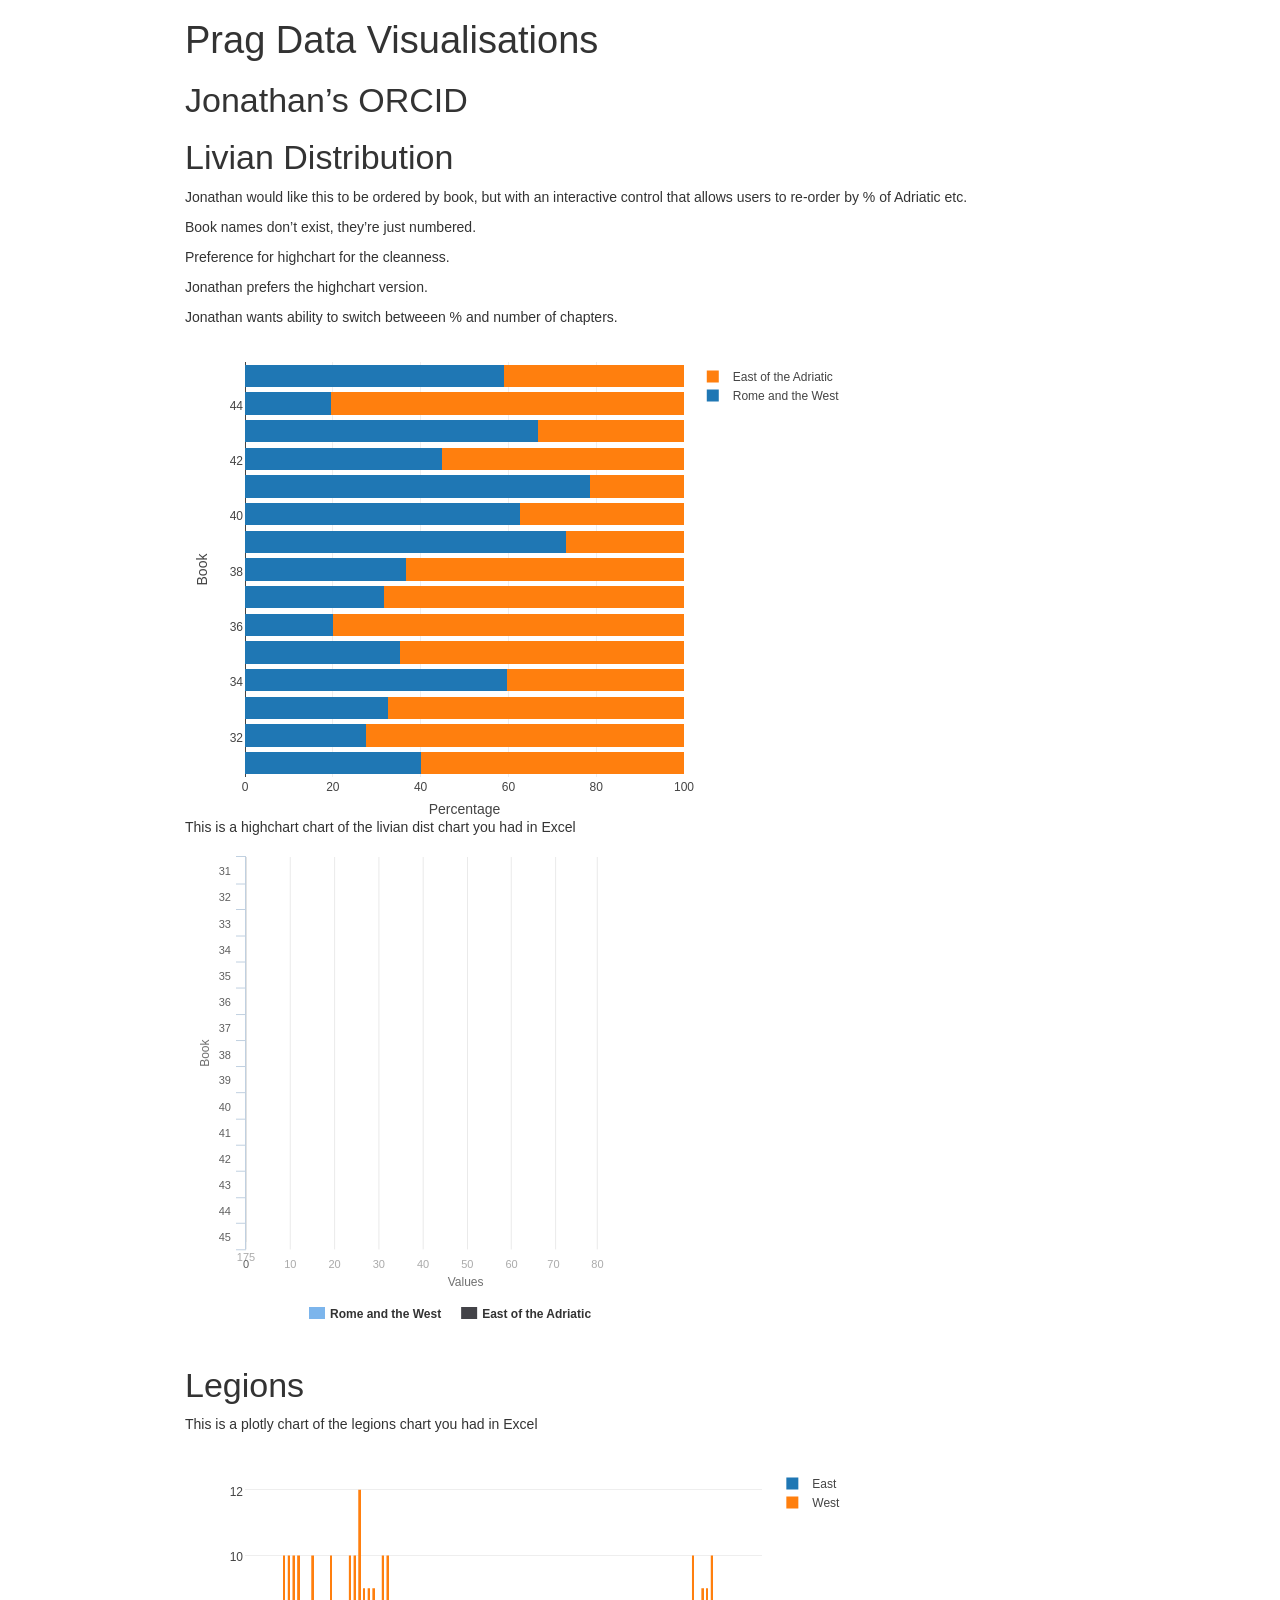
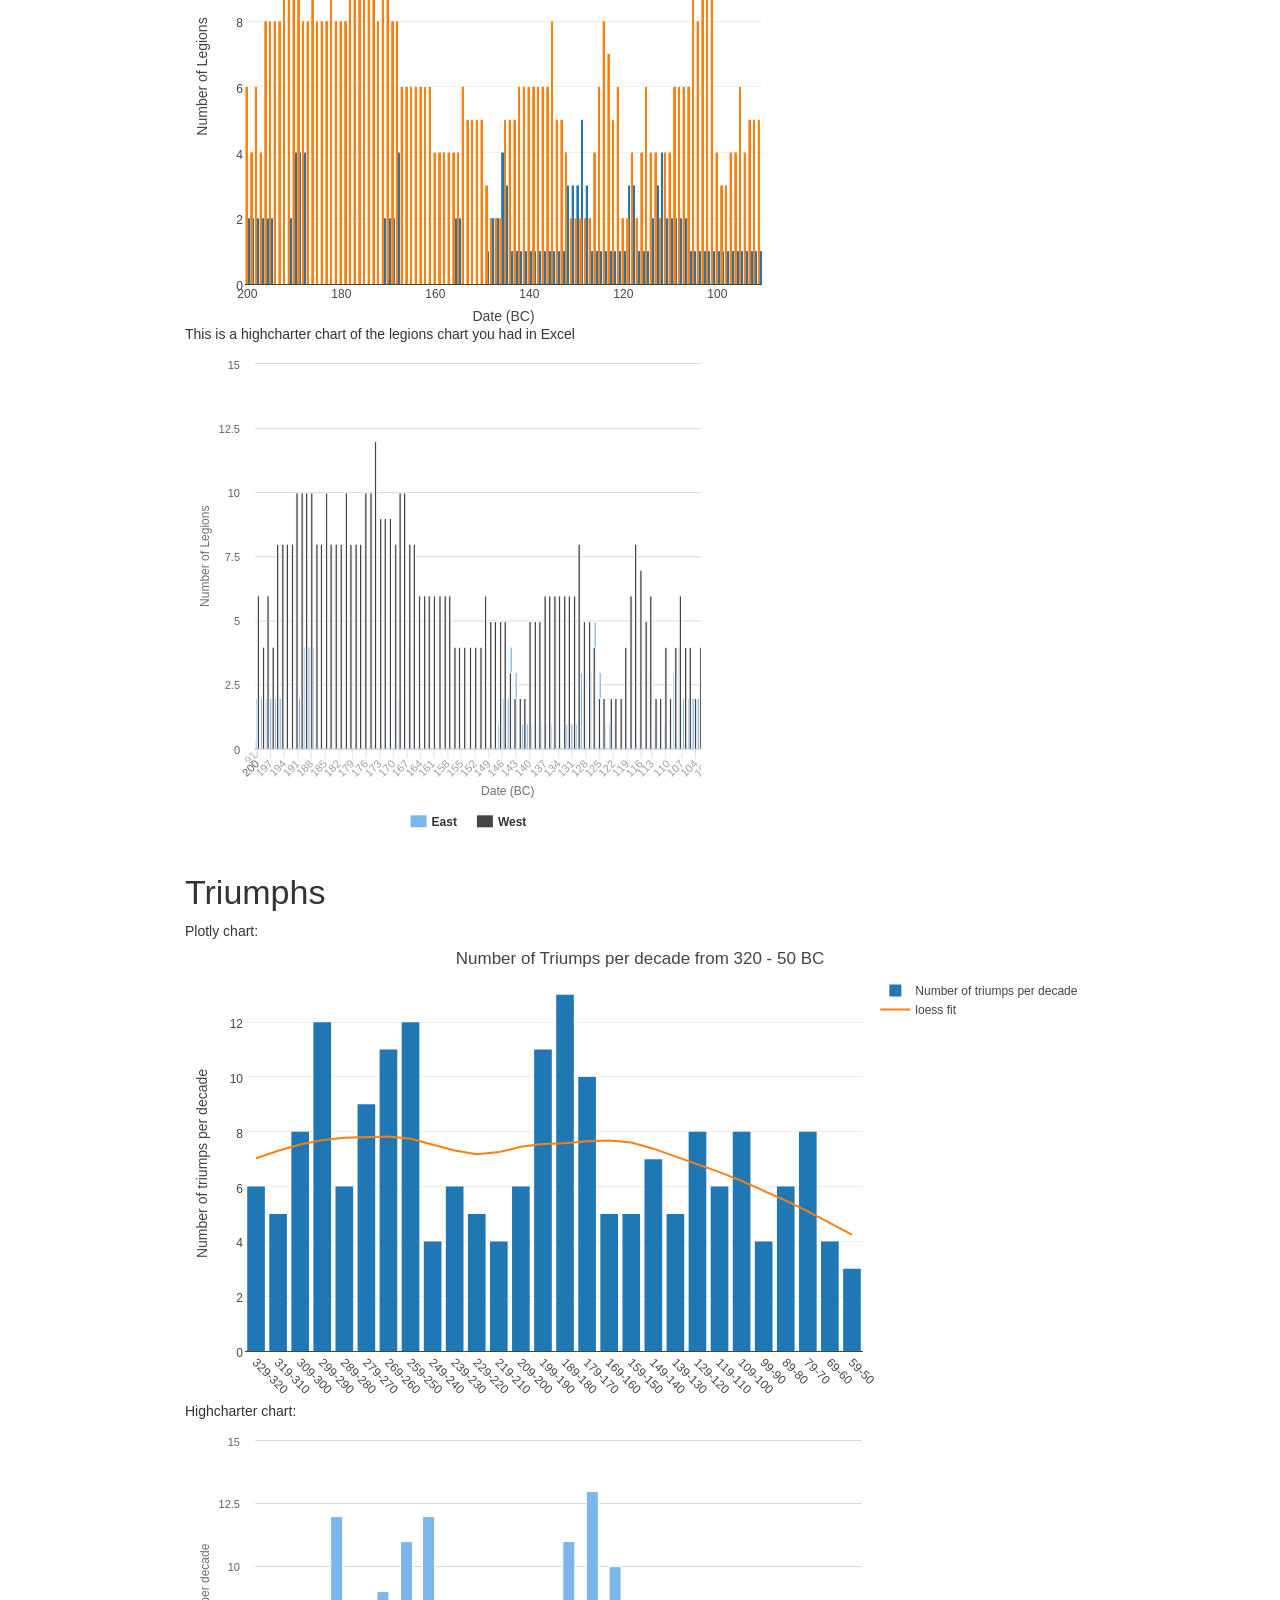
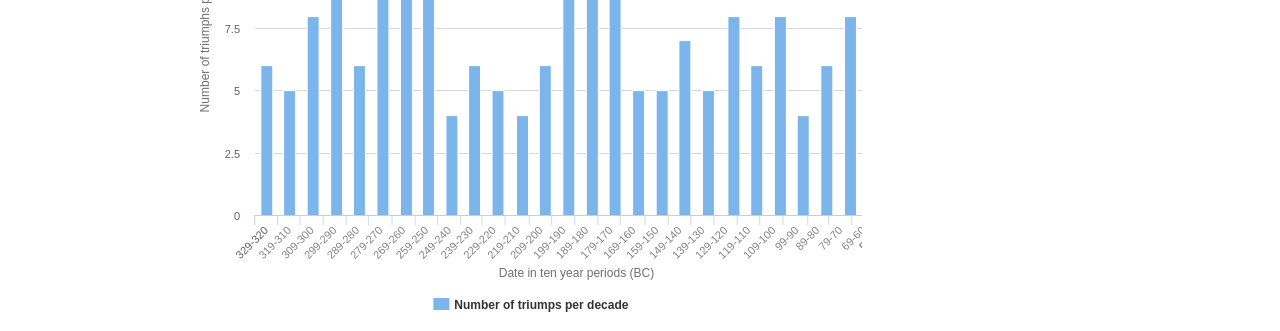
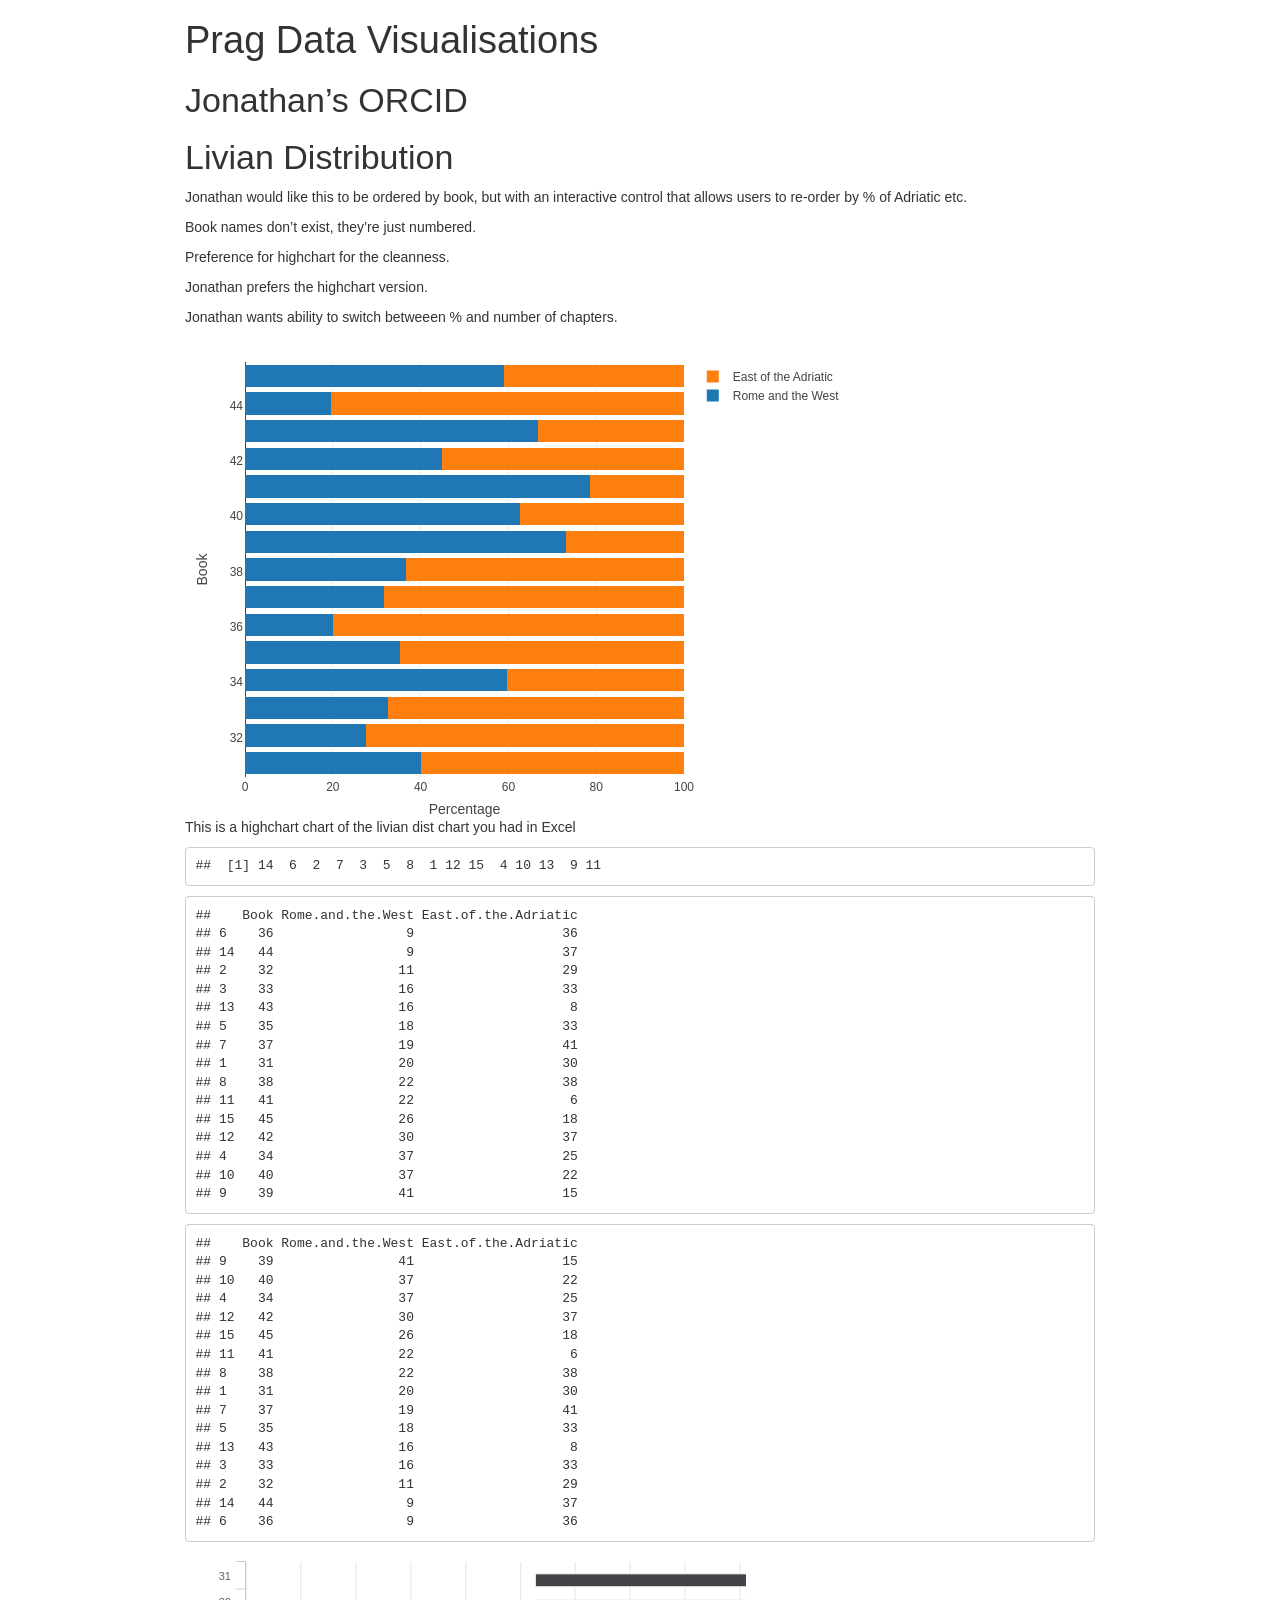
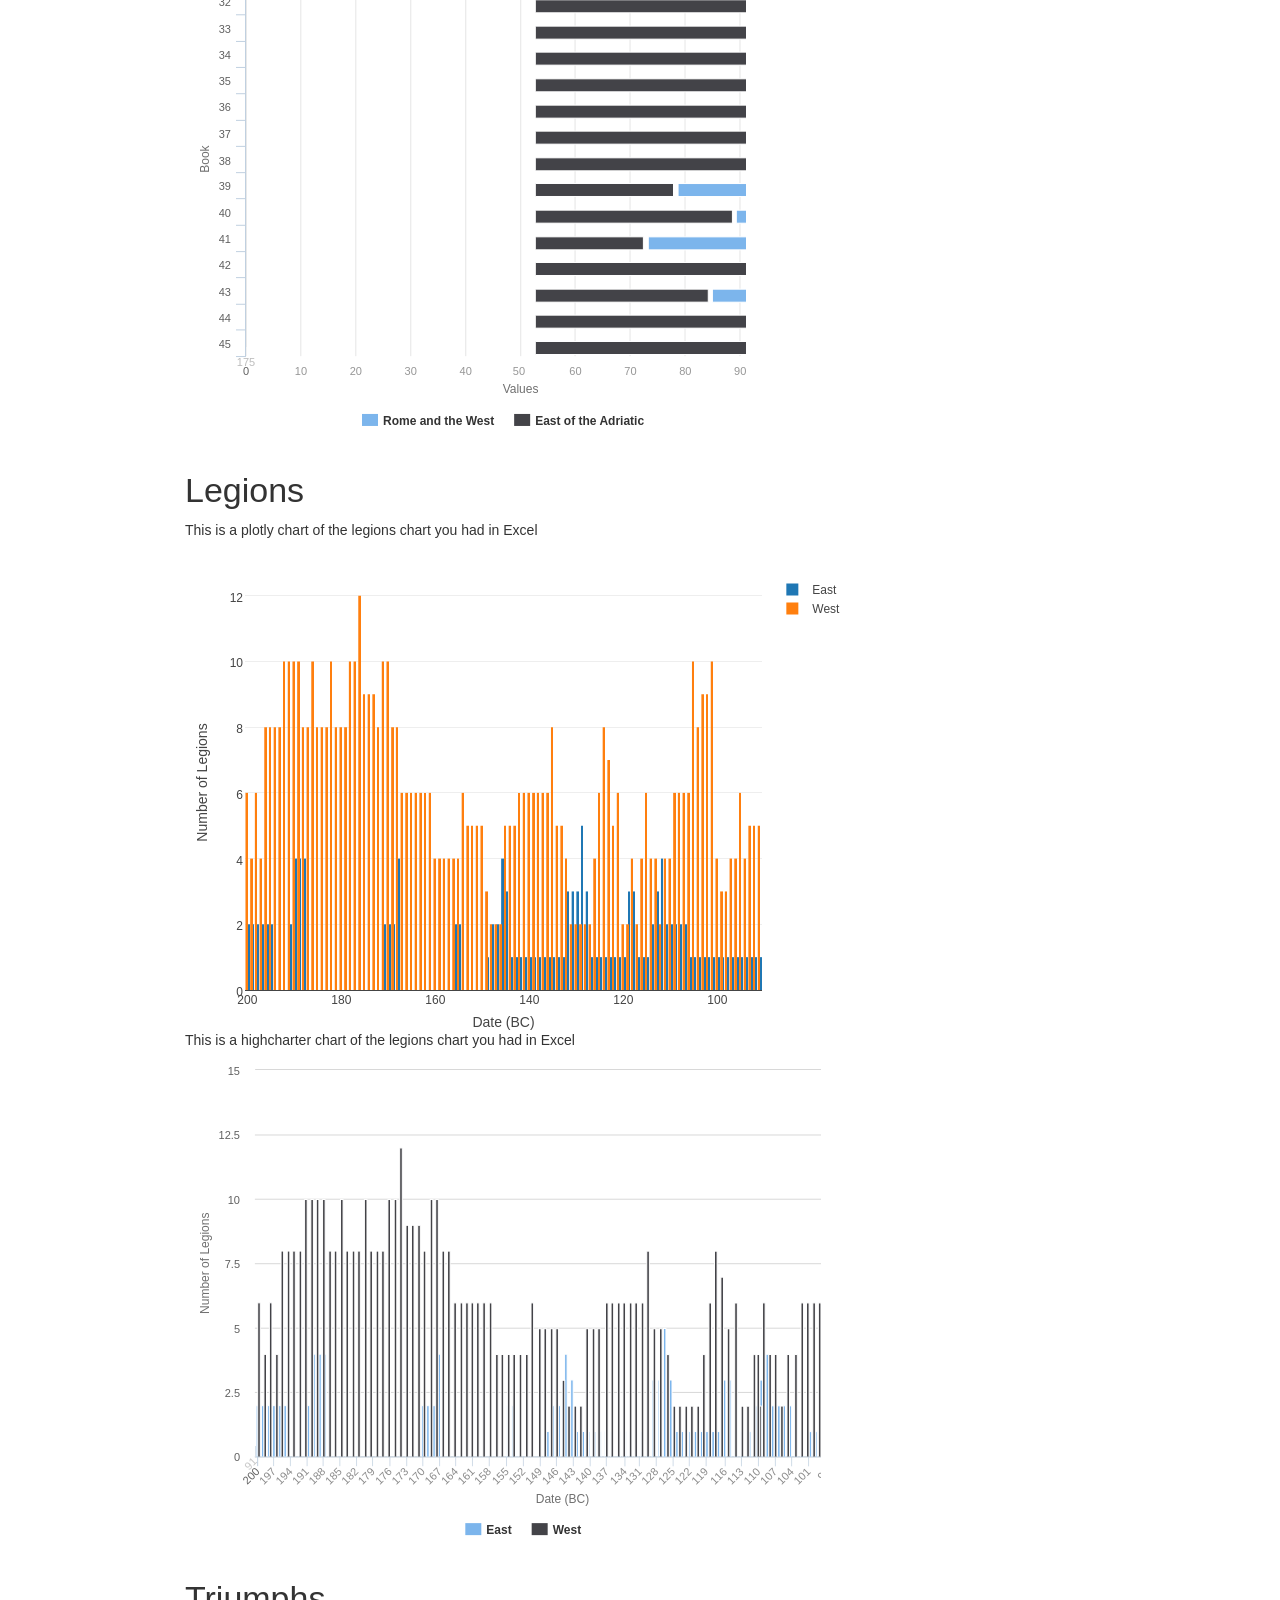
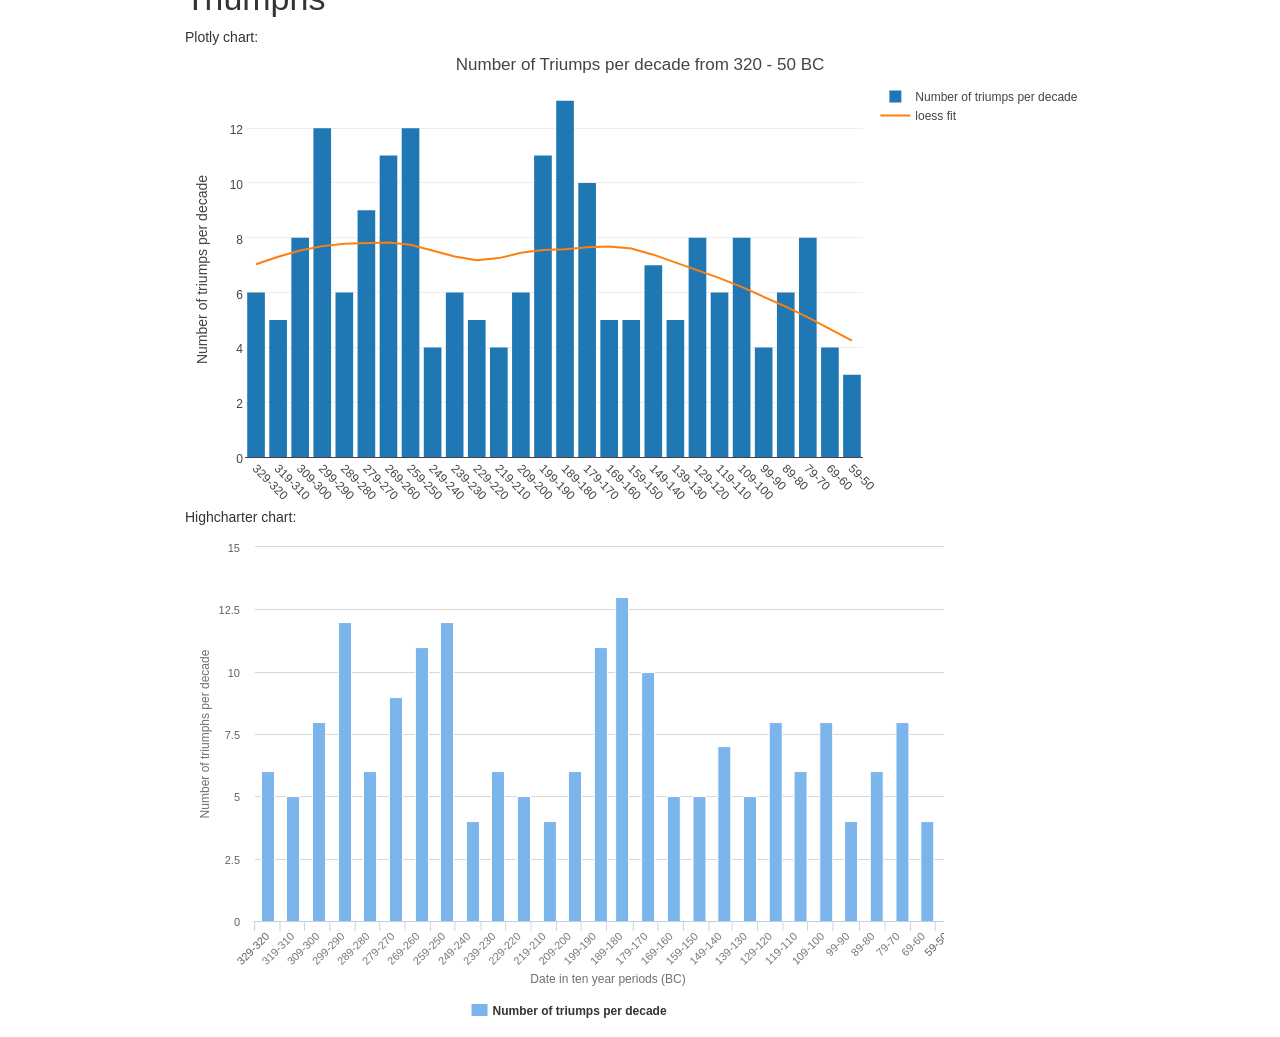
